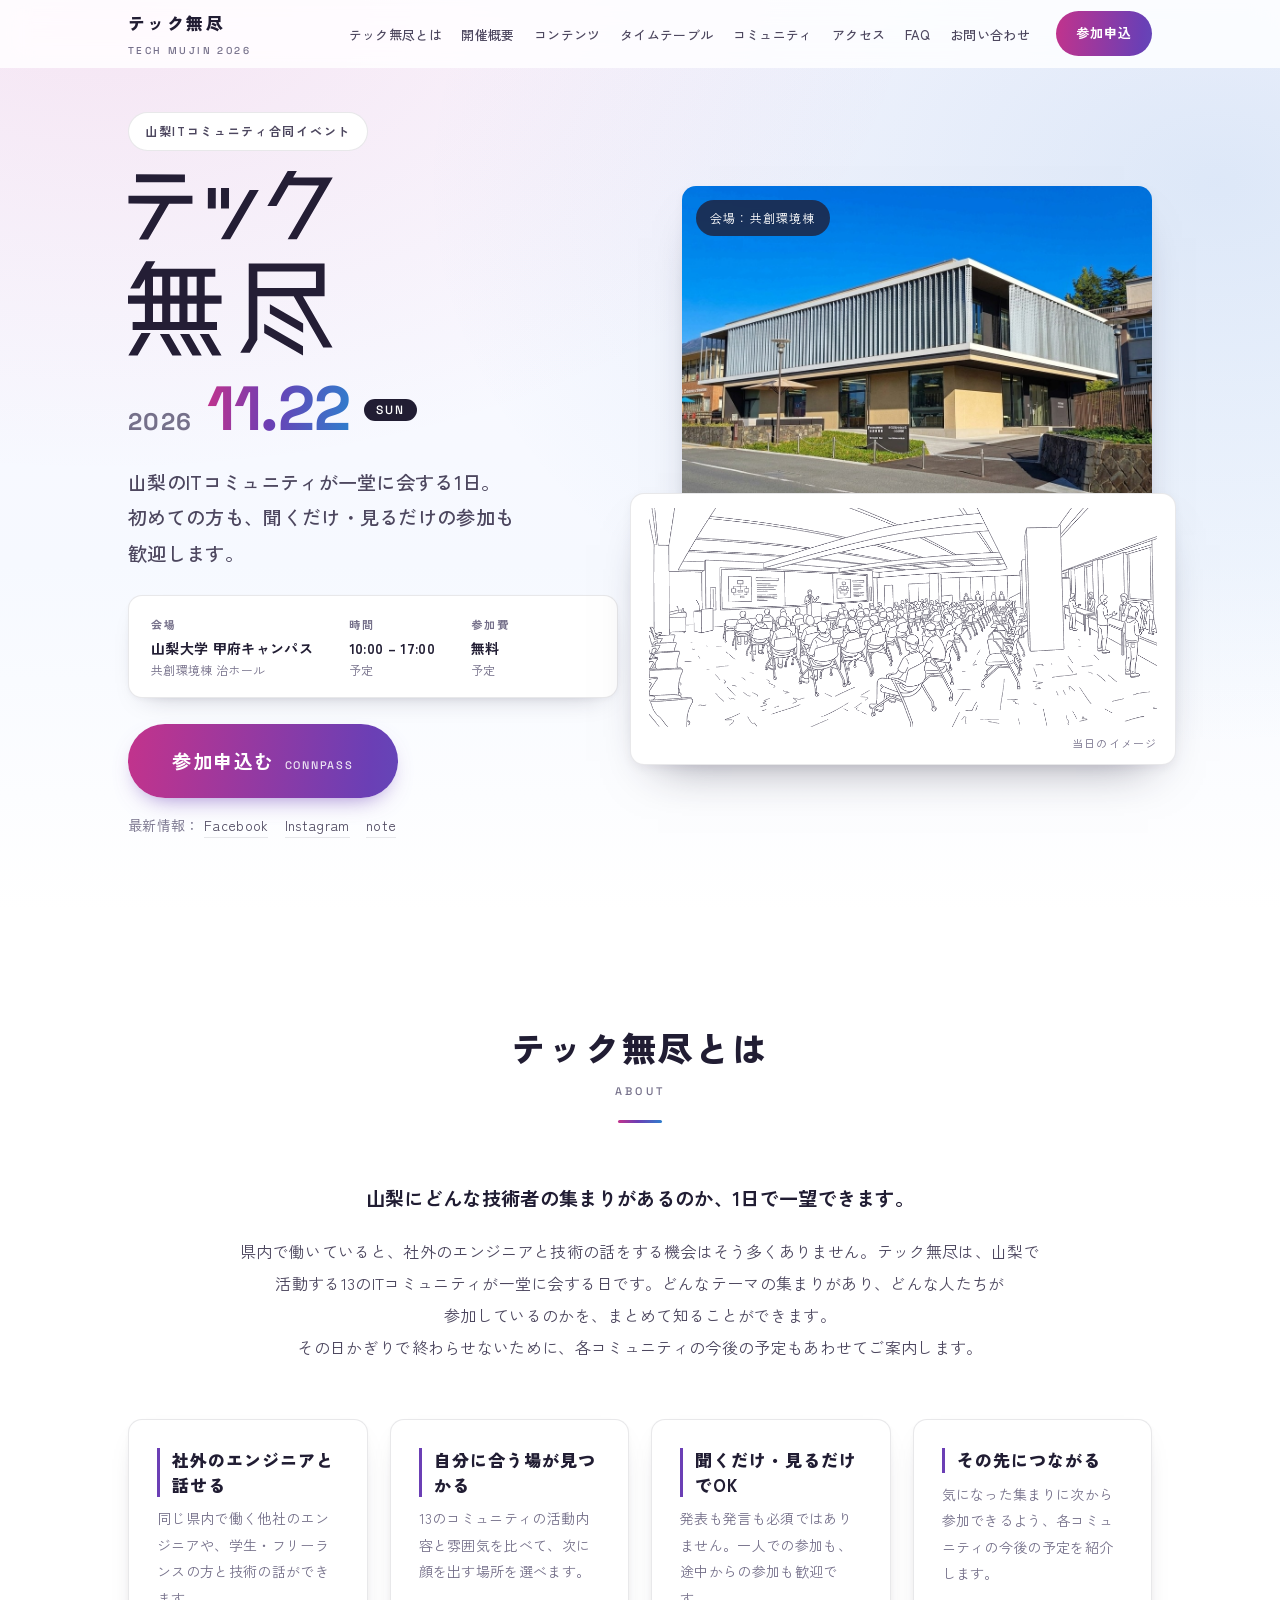
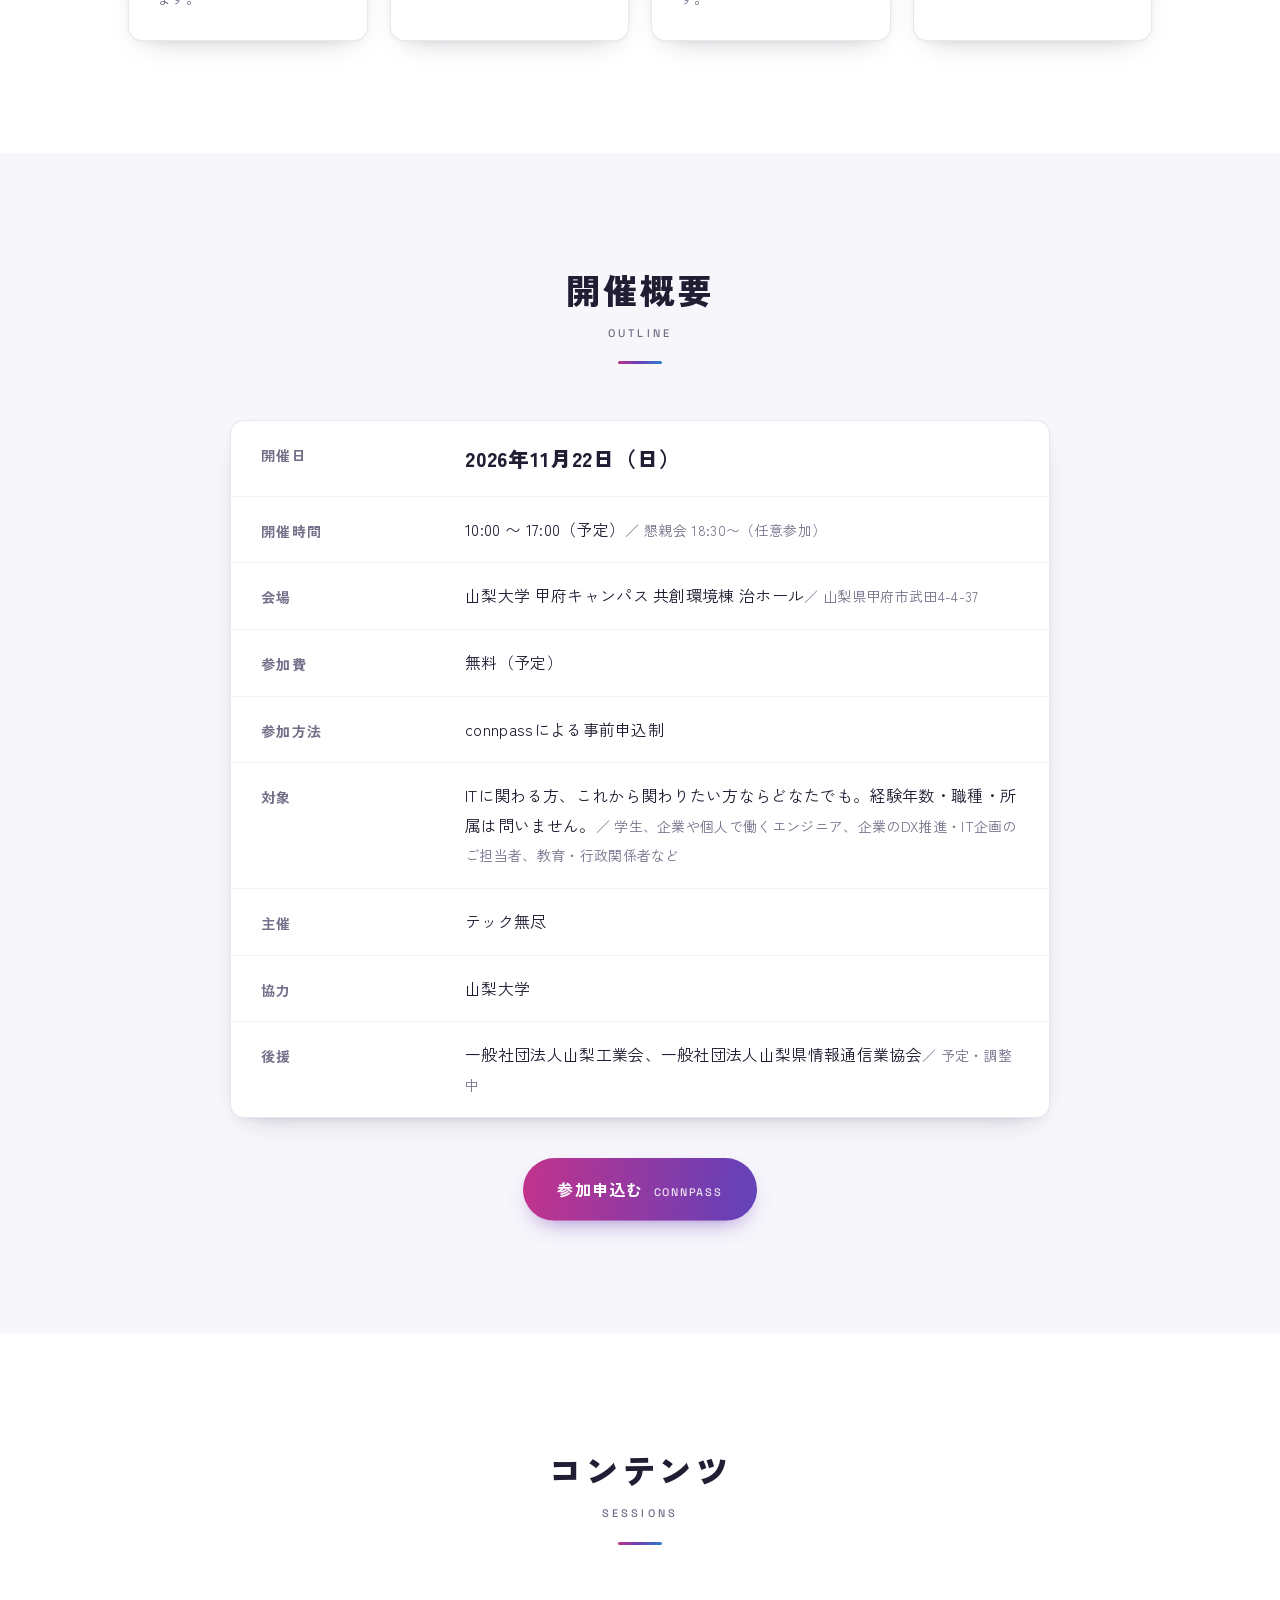
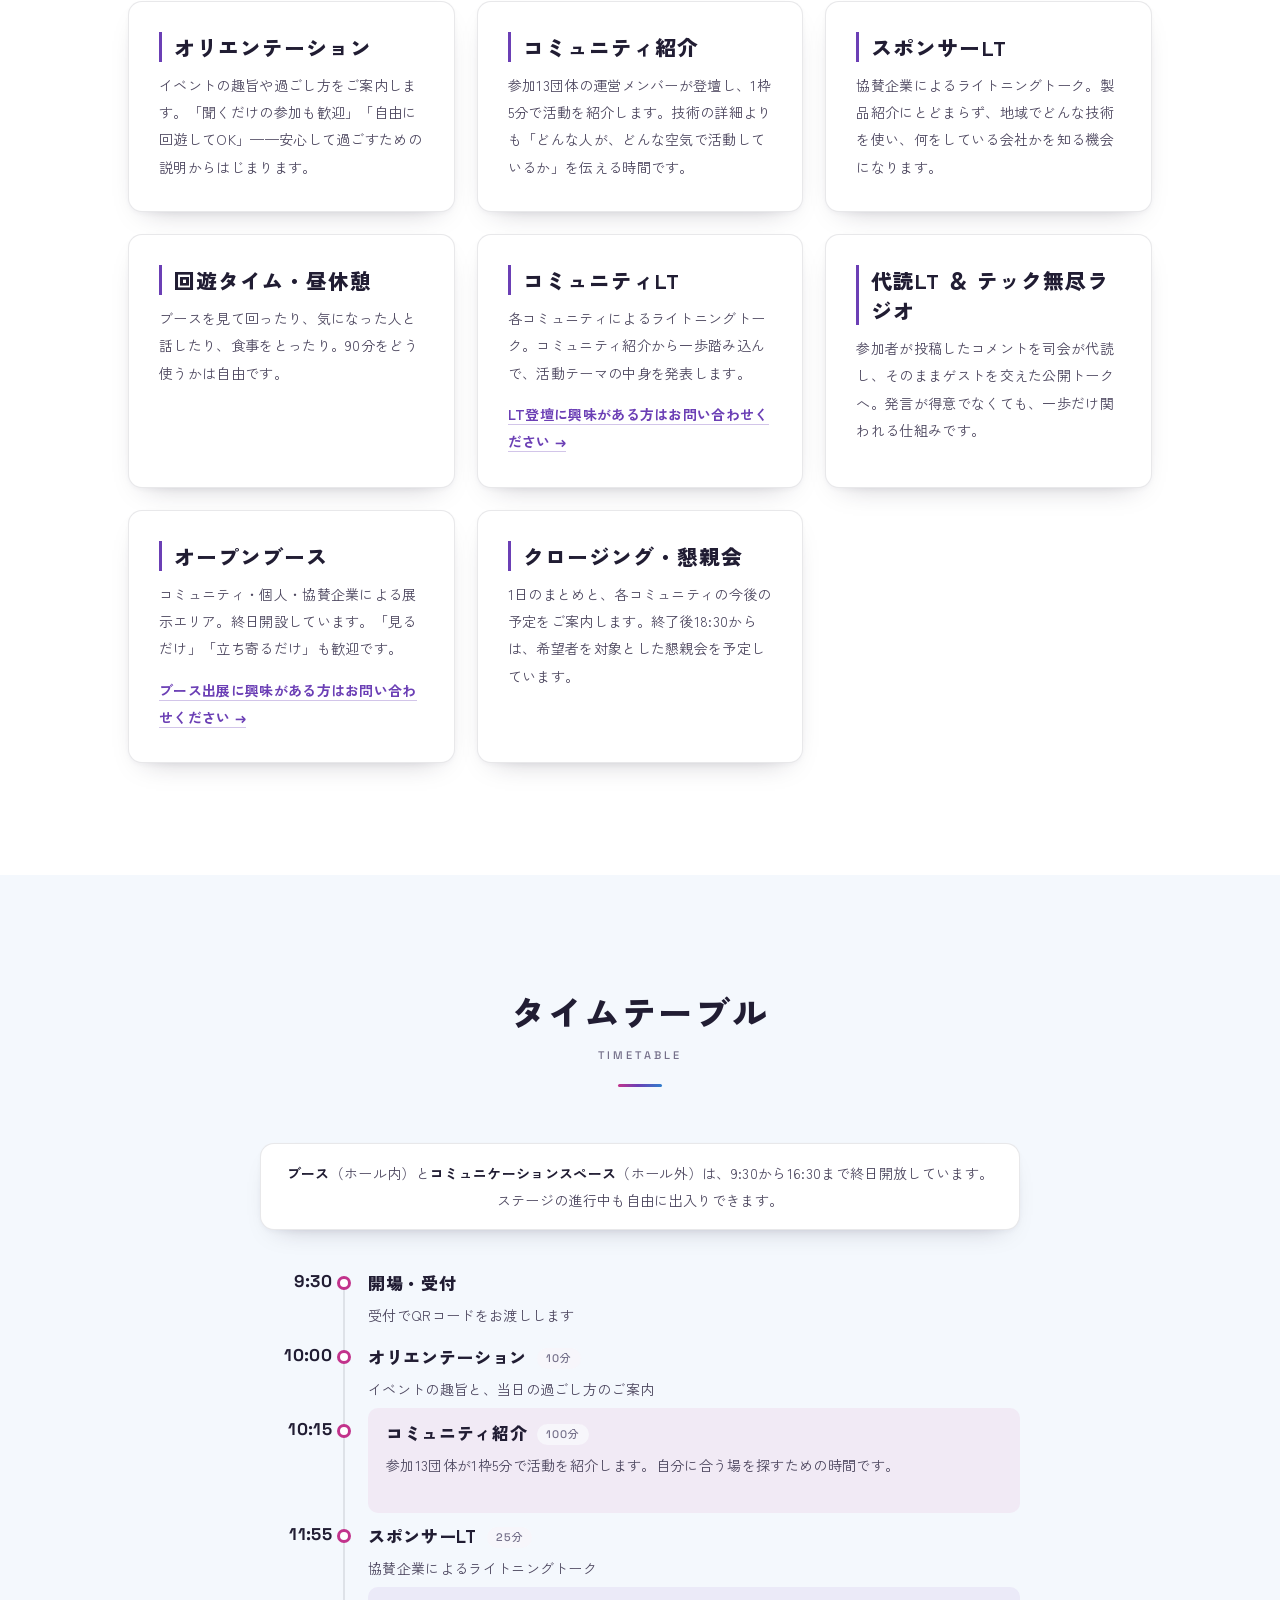
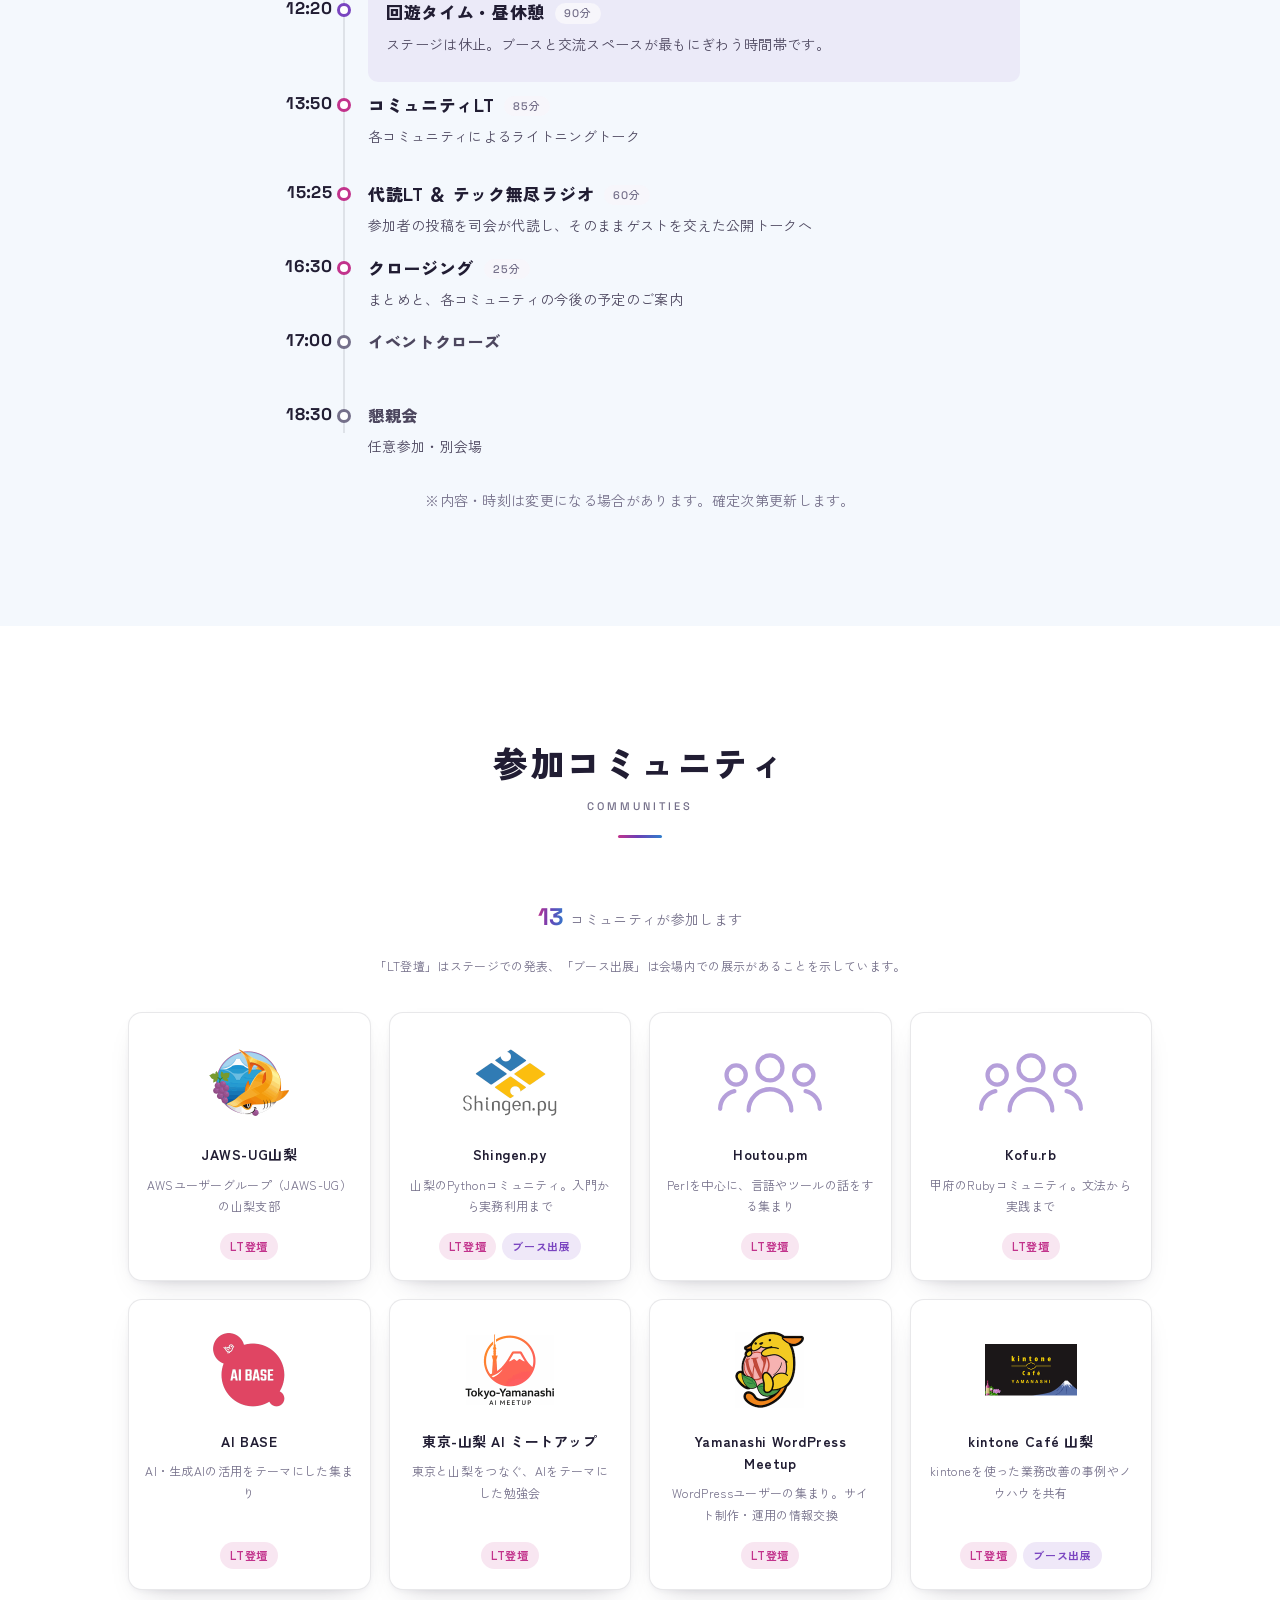
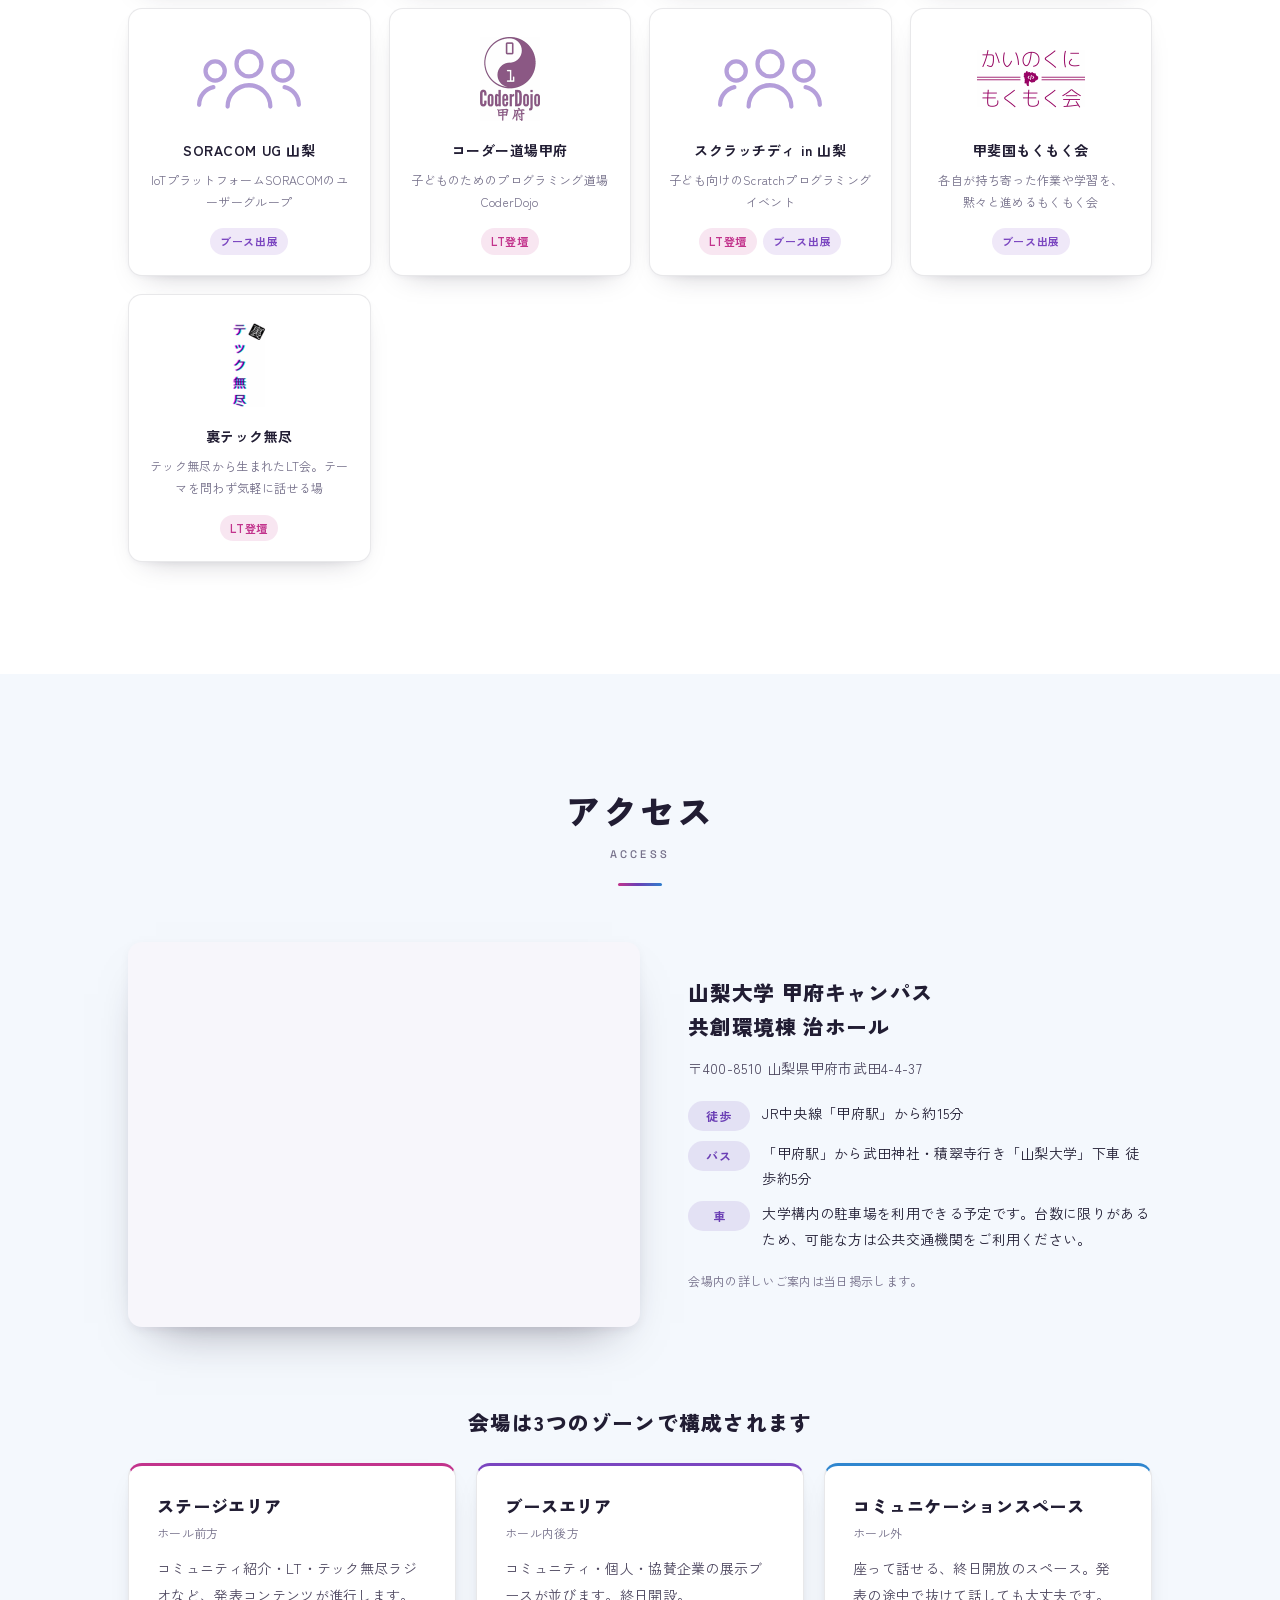
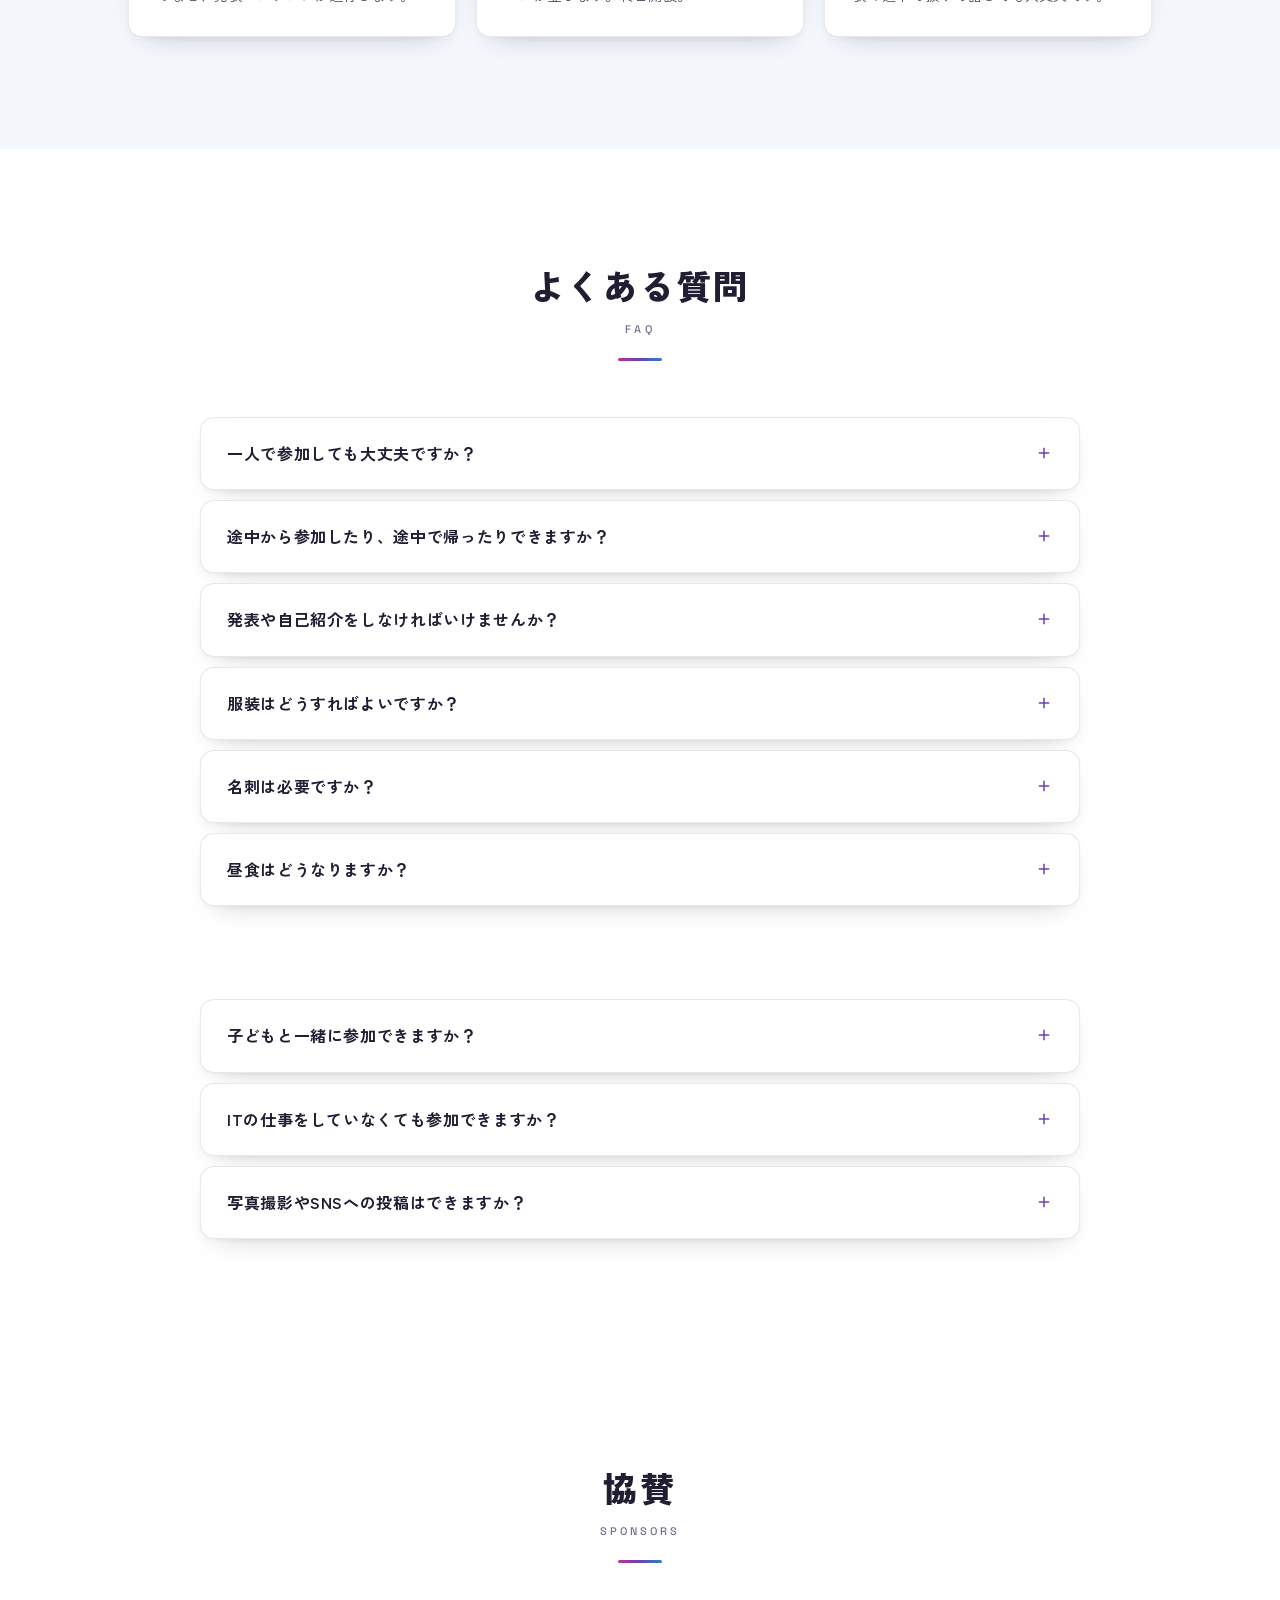
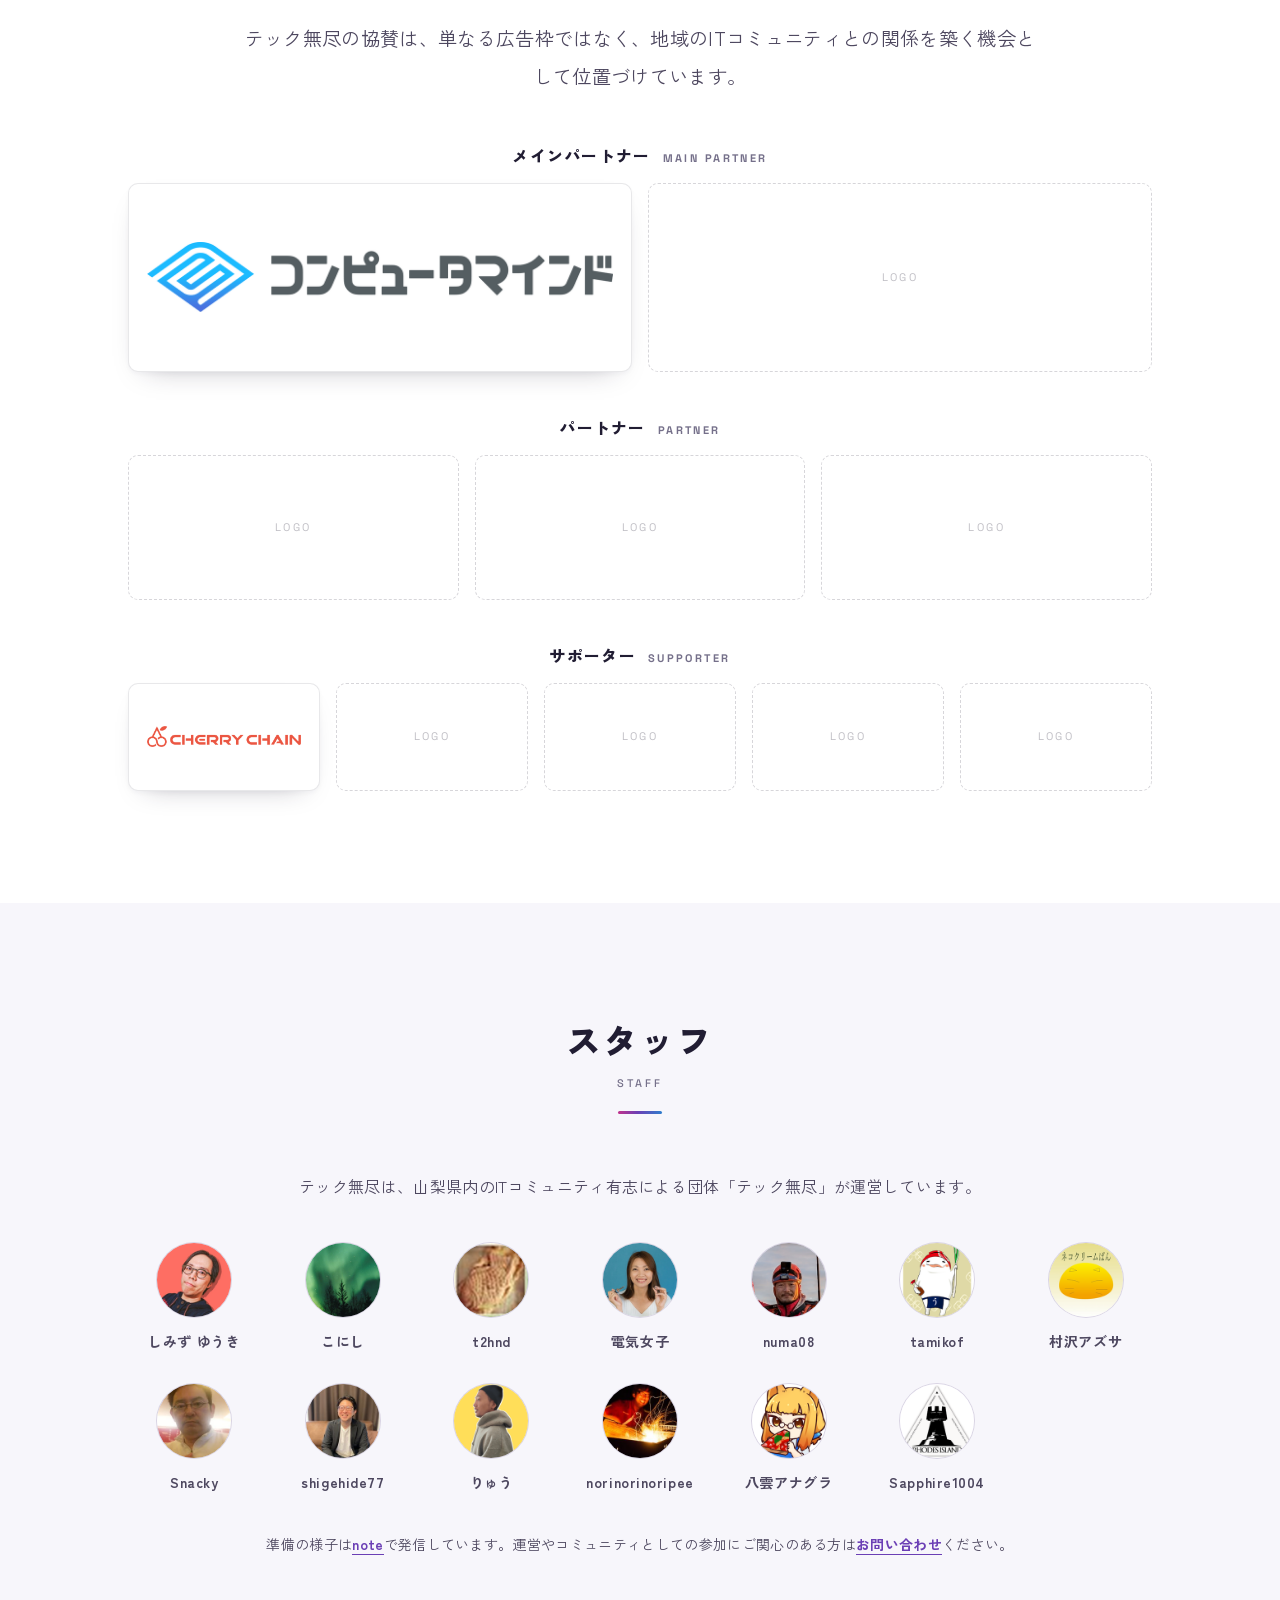
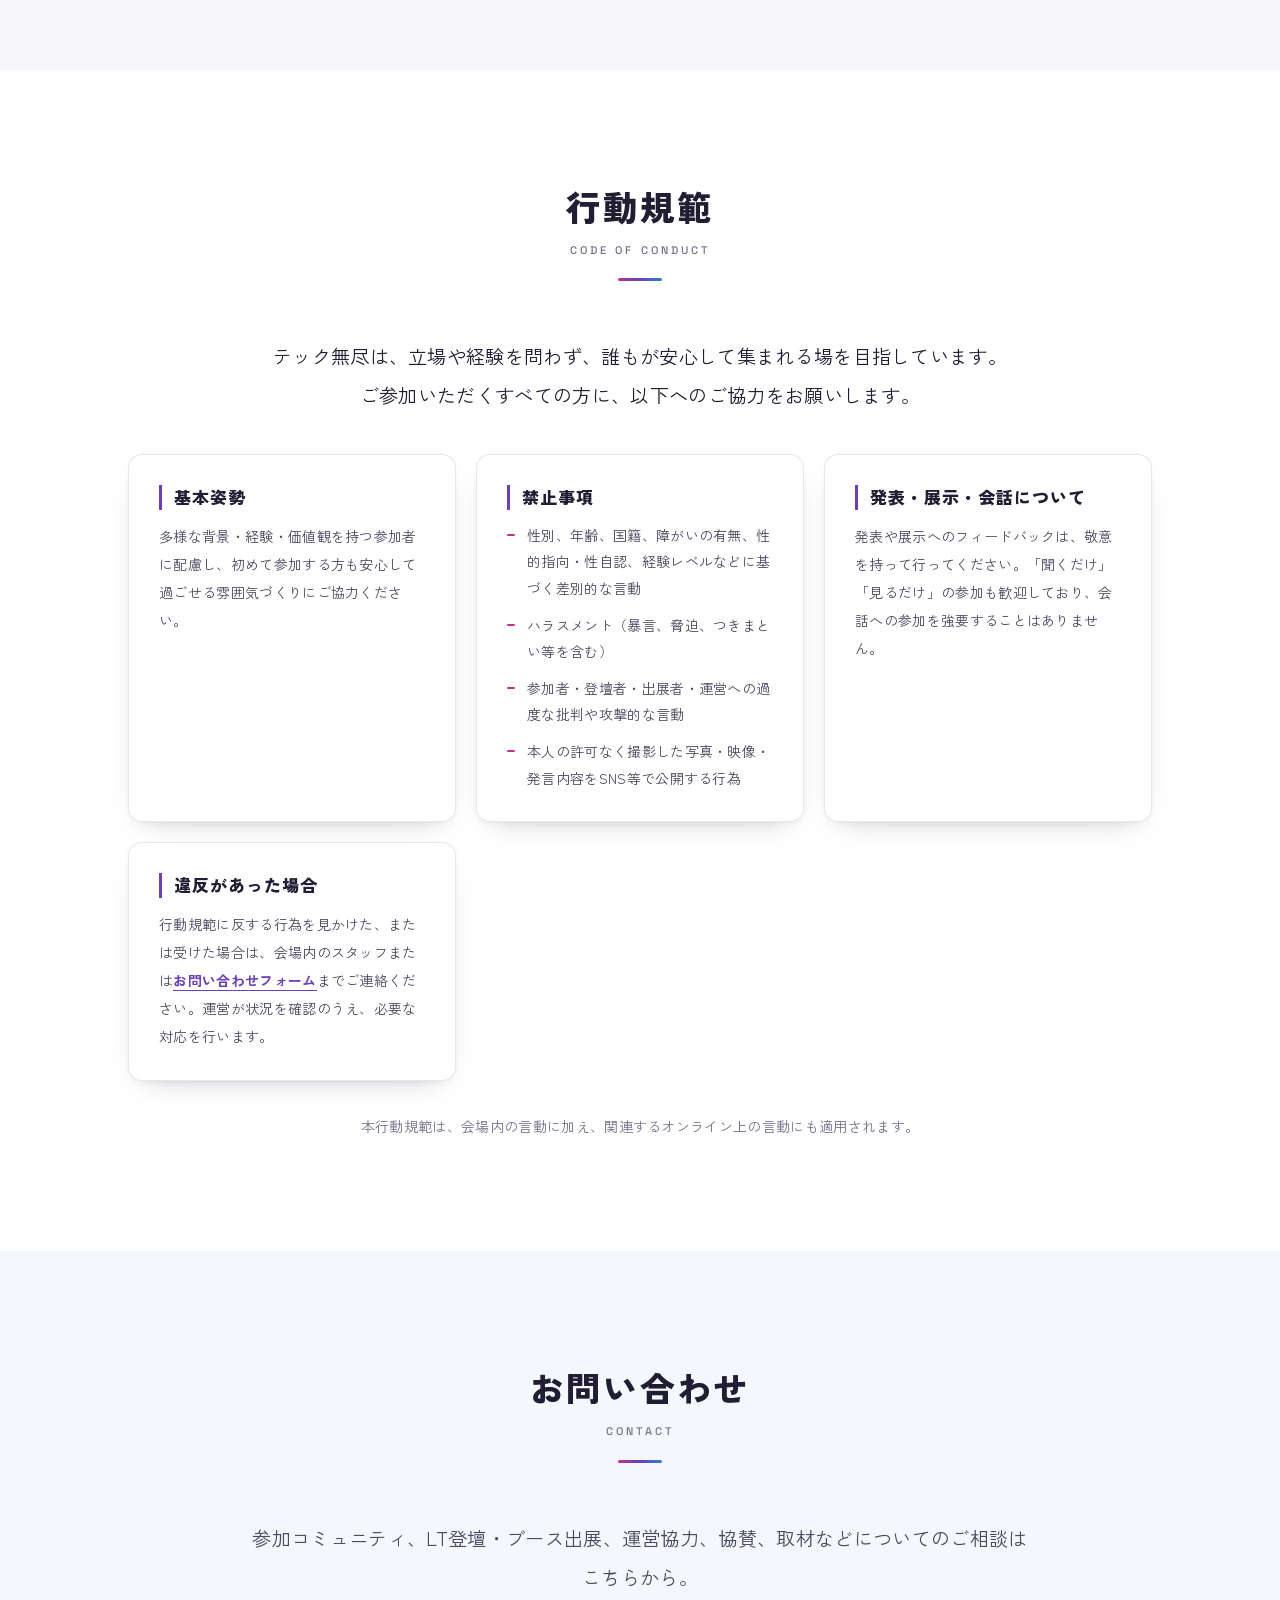
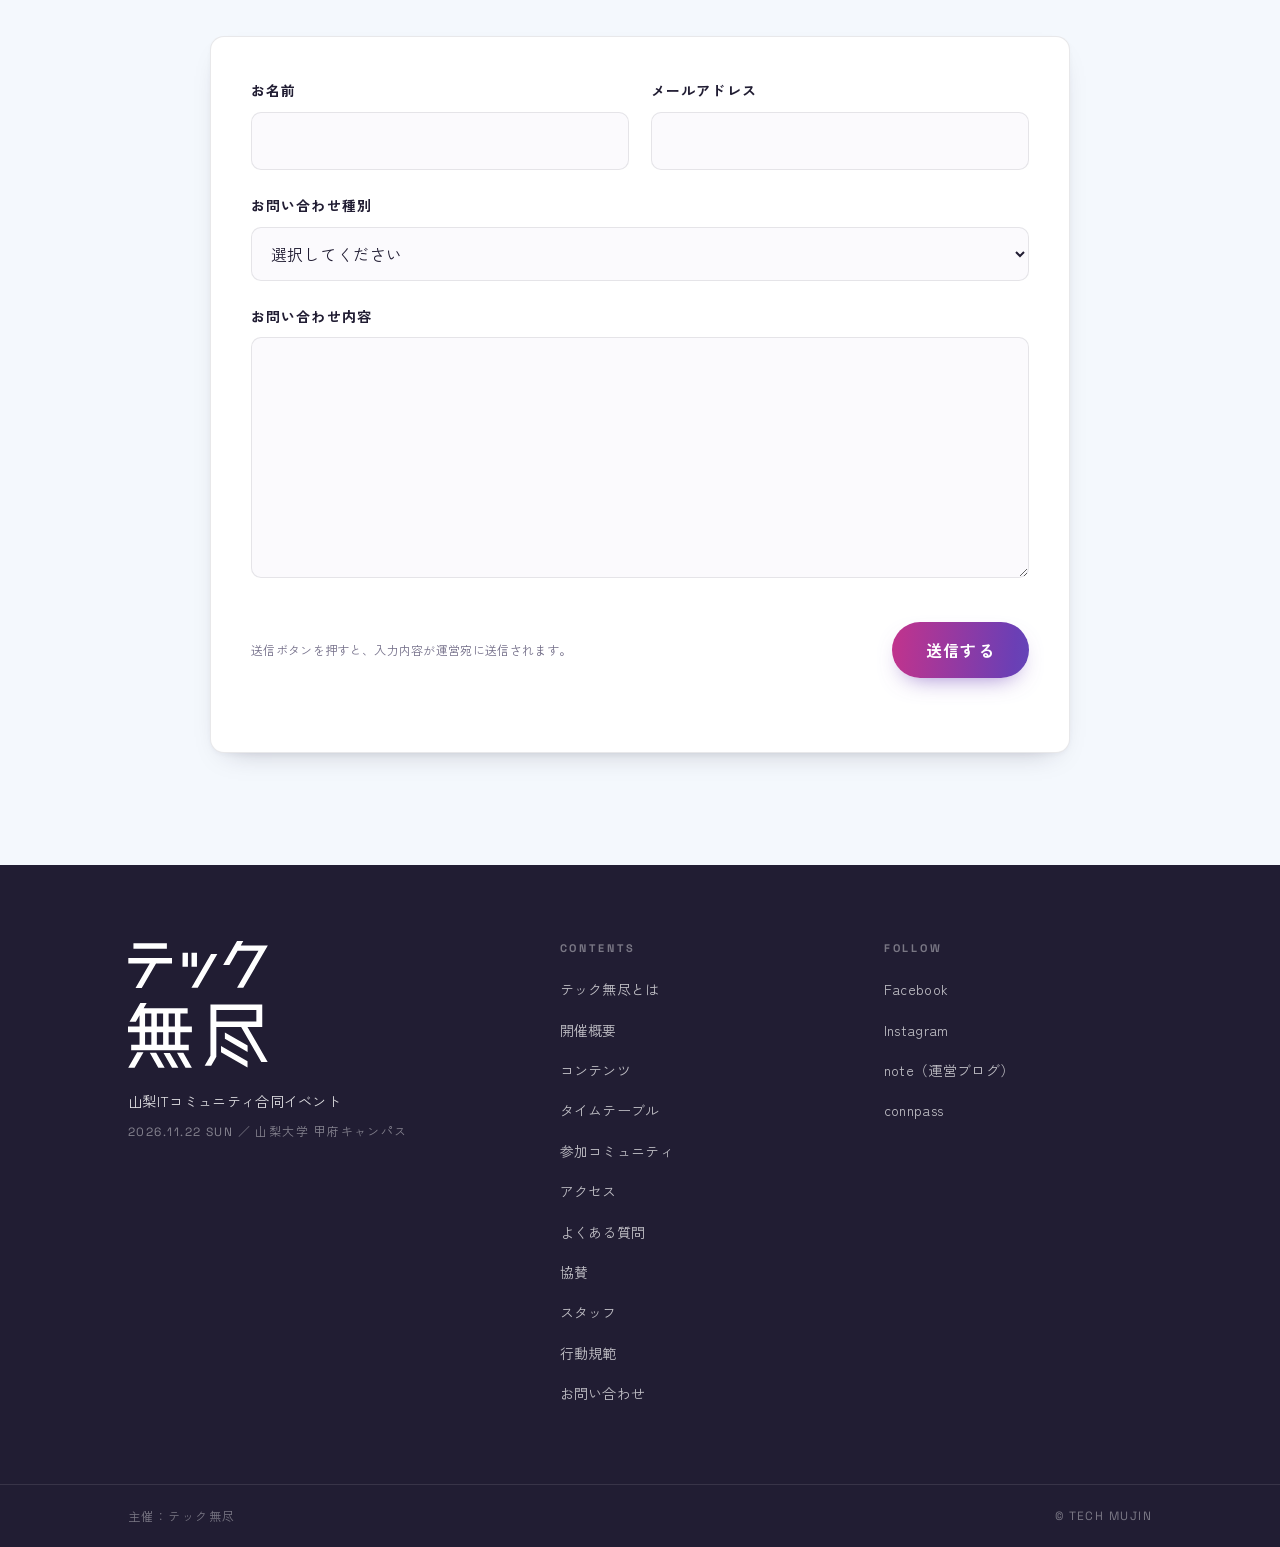
==== public/index.html @ f359033b "ヒーローに当日の様子のイラストを追加 デスクトップでは右側が会場の外観写真だけで縦に空きが出ており、当日どんな場に なるかが伝わっていなかった。提供されたホール内のイラストを写真に重ねて配置した。  " ====
<!DOCTYPE html>
<html lang="ja">
<head>
  <meta charset="UTF-8">
  <meta name="viewport" content="width=device-width, initial-scale=1.0">

  <title>テック無尽 2026 | 山梨ITコミュニティ合同イベント</title>

  <meta name="description" content="テック無尽は山梨県内のITコミュニティ13団体が一堂に会する合同イベントです。2026年11月22日（日）、山梨大学 甲府キャンパスで開催。参加費無料、聞くだけ・見るだけの参加も歓迎します。">

  <!-- OGP -->
  <meta property="og:title" content="テック無尽 2026 | 山梨ITコミュニティ合同イベント">
  <meta property="og:description" content="山梨のITコミュニティ13団体が一堂に会する1日。2026年11月22日（日）、山梨大学 甲府キャンパス。参加費無料。">
  <meta property="og:type" content="website">
  <meta property="og:site_name" content="テック無尽 2026">
  <meta property="og:image" content="https://techmujin.jp/ogp.jpg">
  <meta property="og:url" content="https://techmujin.jp/">
  <meta name="twitter:card" content="summary_large_image">

  <link rel="canonical" href="https://techmujin.jp/">
  <link rel="icon" href="/favicon.ico">
  <link rel="apple-touch-icon" href="/apple-touch-icon.png">

  <!-- フォント -->
  <link rel="preconnect" href="https://fonts.googleapis.com">
  <link rel="preconnect" href="https://fonts.gstatic.com" crossorigin>
  <link href="https://fonts.googleapis.com/css2?family=Zen+Kaku+Gothic+New:wght@400;500;700;900&family=Space+Grotesk:wght@500;700&display=swap" rel="stylesheet">

  <link rel="stylesheet" href="style.css">

  <!-- Cloudflare Turnstile -->
  <script src="https://challenges.cloudflare.com/turnstile/v0/api.js" async defer></script>
</head>
<body>

<a class="skip-link" href="#main">本文へスキップ</a>

<!-- =============================================
     ヘッダー
============================================= -->
<header class="header" id="header" data-state="top">
  <div class="header-inner">
    <a class="header-brand" href="#hero" aria-label="テック無尽 トップへ">
      <span class="header-brand-ja">テック無尽</span>
      <span class="header-brand-en">TECH MUJIN 2026</span>
    </a>

    <nav class="nav" id="nav" aria-label="ページ内ナビゲーション">
      <ul class="nav-list">
        <li><a class="nav-link" href="#about">テック無尽とは</a></li>
        <li><a class="nav-link" href="#outline">開催概要</a></li>
        <li><a class="nav-link" href="#sessions">コンテンツ</a></li>
        <li><a class="nav-link" href="#timetable">タイムテーブル</a></li>
        <li><a class="nav-link" href="#communities">コミュニティ</a></li>
        <li><a class="nav-link" href="#access">アクセス</a></li>
        <li><a class="nav-link" href="#faq">FAQ</a></li>
        <li><a class="nav-link" href="#contact">お問い合わせ</a></li>
      </ul>
      <!-- TODO: connpassの実URLに差し替える -->
      <a class="nav-cta" href="https://techmujin.connpass.com/event/000000/" target="_blank" rel="noopener noreferrer">参加申込</a>
    </nav>

    <button class="burger" id="burger" type="button" aria-expanded="false" aria-controls="nav" aria-label="メニューを開く">
      <span></span><span></span>
    </button>
  </div>
</header>

<main id="main">

  <!-- =============================================
       ヒーロー
  ============================================= -->
  <section class="hero" id="hero">
    <div class="hero-inner">
      <div class="hero-copy">
        <p class="hero-eyebrow">山梨ITコミュニティ合同イベント</p>

        <h1 class="hero-logo">
          <img src="images/logo.svg" alt="テック無尽 2026">
        </h1>

        <p class="hero-date">
          <span class="hero-date-y">2026</span><span class="hero-date-md">11.22</span><span class="hero-date-dow">SUN</span>
        </p>

        <p class="hero-lead">山梨のITコミュニティが一堂に会する1日。<br>初めての方も、聞くだけ・見るだけの参加も歓迎します。</p>

        <dl class="hero-facts">
          <div>
            <dt>会場</dt>
            <dd>山梨大学 甲府キャンパス<small>共創環境棟 治ホール</small></dd>
          </div>
          <div>
            <dt>時間</dt>
            <dd>10:00 – 17:00<small>予定</small></dd>
          </div>
          <div>
            <dt>参加費</dt>
            <dd>無料<small>予定</small></dd>
          </div>
        </dl>

        <div class="hero-actions">
          <!-- TODO: connpassの実URLに差し替える -->
          <a class="btn btn-lg" href="https://techmujin.connpass.com/event/000000/" target="_blank" rel="noopener noreferrer">
            参加申込む
            <small>connpass</small>
          </a>
          <p class="hero-sns">
            最新情報：
            <a href="https://www.facebook.com/techmujin" target="_blank" rel="noopener noreferrer">Facebook</a>
            <a href="https://www.instagram.com/techmujin/" target="_blank" rel="noopener noreferrer">Instagram</a>
            <a href="https://note.com/techmujin/m/m61bd7c72cd8c" target="_blank" rel="noopener noreferrer">note</a>
          </p>
        </div>
      </div>

      <div class="hero-visual">
        <figure class="hero-photo">
          <img src="images/bg.jpg" alt="会場となる山梨大学 甲府キャンパス 共創環境棟の外観">
          <figcaption>会場：共創環境棟</figcaption>
        </figure>
        <figure class="hero-illust">
          <img src="images/hall-illustration.png" alt="会場ホールで発表を聞く参加者と、ブースで話す人たちを描いたイラスト">
          <figcaption>当日のイメージ</figcaption>
        </figure>
      </div>
    </div>
  </section>

  <!-- =============================================
       01 テック無尽とは
  ============================================= -->
  <section class="section section-about" id="about">
    <div class="wrap">
      <header class="sec-head" data-reveal>
        <h2 class="sec-title">テック無尽とは</h2>
        <p class="sec-en">ABOUT</p>
      </header>

      <div class="about-body" data-reveal>
        <p class="about-lead">山梨にどんな技術者の集まりがあるのか、1日で一望できます。</p>
        <p>県内で働いていると、社外のエンジニアと技術の話をする機会はそう多くありません。テック無尽は、山梨で活動する13のITコミュニティが一堂に会する日です。どんなテーマの集まりがあり、どんな人たちが参加しているのかを、まとめて知ることができます。</p>
        <p>その日かぎりで終わらせないために、各コミュニティの今後の予定もあわせてご案内します。</p>
      </div>

      <ul class="concepts">
        <li class="concept" data-reveal>
          <h3>社外のエンジニアと話せる</h3>
          <p>同じ県内で働く他社のエンジニアや、学生・フリーランスの方と技術の話ができます。</p>
        </li>
        <li class="concept" data-reveal>
          <h3>自分に合う場が見つかる</h3>
          <p>13のコミュニティの活動内容と雰囲気を比べて、次に顔を出す場所を選べます。</p>
        </li>
        <li class="concept" data-reveal>
          <h3>聞くだけ・見るだけでOK</h3>
          <p>発表も発言も必須ではありません。一人での参加も、途中からの参加も歓迎です。</p>
        </li>
        <li class="concept" data-reveal>
          <h3>その先につながる</h3>
          <p>気になった集まりに次から参加できるよう、各コミュニティの今後の予定を紹介します。</p>
        </li>
      </ul>
    </div>
  </section>

  <!-- =============================================
       02 開催概要
  ============================================= -->
  <section class="section section-outline" id="outline">
    <div class="wrap">
      <header class="sec-head" data-reveal>
        <h2 class="sec-title">開催概要</h2>
        <p class="sec-en">OUTLINE</p>
      </header>

      <dl class="outline-list" data-reveal>
        <div class="outline-row">
          <dt>開催日</dt>
          <dd><b>2026年11月22日（日）</b></dd>
        </div>
        <div class="outline-row">
          <dt>開催時間</dt>
          <dd>10:00 〜 17:00（予定）<span class="muted">／ 懇親会 18:30〜（任意参加）</span></dd>
        </div>
        <div class="outline-row">
          <dt>会場</dt>
          <dd>山梨大学 甲府キャンパス 共創環境棟 治ホール<span class="muted">／ 山梨県甲府市武田4-4-37</span></dd>
        </div>
        <div class="outline-row">
          <dt>参加費</dt>
          <dd>無料（予定）</dd>
        </div>
        <div class="outline-row">
          <dt>参加方法</dt>
          <dd>connpassによる事前申込制</dd>
        </div>
        <div class="outline-row">
          <dt>対象</dt>
          <dd>ITに関わる方、これから関わりたい方ならどなたでも。経験年数・職種・所属は問いません。<span class="muted">／ 学生、企業や個人で働くエンジニア、企業のDX推進・IT企画のご担当者、教育・行政関係者など</span></dd>
        </div>
        <div class="outline-row">
          <dt>主催</dt>
          <dd>テック無尽</dd>
        </div>
        <div class="outline-row">
          <dt>協力</dt>
          <dd>山梨大学</dd>
        </div>
        <div class="outline-row">
          <dt>後援</dt>
          <dd>一般社団法人山梨工業会、一般社団法人山梨県情報通信業協会<span class="muted">／ 予定・調整中</span></dd>
        </div>
      </dl>

      <div class="outline-cta" data-reveal>
        <!-- TODO: connpassの実URLに差し替える -->
        <a class="btn" href="https://techmujin.connpass.com/event/000000/" target="_blank" rel="noopener noreferrer">
          参加申込む
          <small>connpass</small>
        </a>
      </div>
    </div>
  </section>

  <!-- =============================================
       03 コンテンツ
  ============================================= -->
  <section class="section section-sessions" id="sessions">
    <div class="wrap">
      <header class="sec-head" data-reveal>
        <h2 class="sec-title">コンテンツ</h2>
        <p class="sec-en">SESSIONS</p>
      </header>

      <ol class="sessions">
        <li class="session" data-reveal>
          <h3>オリエンテーション</h3>
          <p>イベントの趣旨や過ごし方をご案内します。「聞くだけの参加も歓迎」「自由に回遊してOK」——安心して過ごすための説明からはじまります。</p>
        </li>
        <li class="session" data-reveal>
          <h3>コミュニティ紹介</h3>
          <p>参加13団体の運営メンバーが登壇し、1枠5分で活動を紹介します。技術の詳細よりも「どんな人が、どんな空気で活動しているか」を伝える時間です。</p>
        </li>
        <li class="session" data-reveal>
          <h3>スポンサーLT</h3>
          <p>協賛企業によるライトニングトーク。製品紹介にとどまらず、地域でどんな技術を使い、何をしている会社かを知る機会になります。</p>
        </li>
        <li class="session" data-reveal>
          <h3>回遊タイム・昼休憩</h3>
          <p>ブースを見て回ったり、気になった人と話したり、食事をとったり。90分をどう使うかは自由です。</p>
        </li>
        <li class="session" data-reveal>
          <h3>コミュニティLT</h3>
          <p>各コミュニティによるライトニングトーク。コミュニティ紹介から一歩踏み込んで、活動テーマの中身を発表します。</p>
          <p class="session-note"><a href="#contact">LT登壇に興味がある方はお問い合わせください</a></p>
        </li>
        <li class="session" data-reveal>
          <h3>代読LT ＆ テック無尽ラジオ</h3>
          <p>参加者が投稿したコメントを司会が代読し、そのままゲストを交えた公開トークへ。発言が得意でなくても、一歩だけ関われる仕組みです。</p>
        </li>
        <li class="session" data-reveal>
          <h3>オープンブース</h3>
          <p>コミュニティ・個人・協賛企業による展示エリア。終日開設しています。「見るだけ」「立ち寄るだけ」も歓迎です。</p>
          <p class="session-note"><a href="#contact">ブース出展に興味がある方はお問い合わせください</a></p>
        </li>
        <li class="session" data-reveal>
          <h3>クロージング・懇親会</h3>
          <p>1日のまとめと、各コミュニティの今後の予定をご案内します。終了後18:30からは、希望者を対象とした懇親会を予定しています。</p>
        </li>
      </ol>
    </div>
  </section>

  <!-- =============================================
       04 タイムテーブル
  ============================================= -->
  <section class="section section-timetable" id="timetable">
    <div class="wrap">
      <header class="sec-head" data-reveal>
        <h2 class="sec-title">タイムテーブル</h2>
        <p class="sec-en">TIMETABLE</p>
      </header>

      <p class="tl-zones" data-reveal>
        <b>ブース</b>（ホール内）と<b>コミュニケーションスペース</b>（ホール外）は、9:30から16:30まで終日開放しています。ステージの進行中も自由に出入りできます。
      </p>

      <!-- TODO: 確定次第、実際のタイムテーブルに差し替える -->
      <ol class="timeline">
        <li class="tl-item" data-reveal style="--min:30">
          <p class="tl-time"><time datetime="2026-11-22T09:30">9:30</time></p>
          <div class="tl-body">
            <h3 class="tl-title">開場・受付</h3>
            <p class="tl-desc">受付でQRコードをお渡しします</p>
          </div>
        </li>
        <li class="tl-item" data-reveal style="--min:15">
          <p class="tl-time"><time datetime="2026-11-22T10:00">10:00</time></p>
          <div class="tl-body">
            <h3 class="tl-title">オリエンテーション<span class="tl-len">10分</span></h3>
            <p class="tl-desc">イベントの趣旨と、当日の過ごし方のご案内</p>
          </div>
        </li>
        <li class="tl-item tl-item-main" data-reveal style="--min:100">
          <p class="tl-time"><time datetime="2026-11-22T10:15">10:15</time></p>
          <div class="tl-body">
            <h3 class="tl-title">コミュニティ紹介<span class="tl-len">100分</span></h3>
            <p class="tl-desc">参加13団体が1枠5分で活動を紹介します。自分に合う場を探すための時間です。</p>
          </div>
        </li>
        <li class="tl-item" data-reveal style="--min:25">
          <p class="tl-time"><time datetime="2026-11-22T11:55">11:55</time></p>
          <div class="tl-body">
            <h3 class="tl-title">スポンサーLT<span class="tl-len">25分</span></h3>
            <p class="tl-desc">協賛企業によるライトニングトーク</p>
          </div>
        </li>
        <li class="tl-item tl-item-break" data-reveal style="--min:90">
          <p class="tl-time"><time datetime="2026-11-22T12:20">12:20</time></p>
          <div class="tl-body">
            <h3 class="tl-title">回遊タイム・昼休憩<span class="tl-len">90分</span></h3>
            <p class="tl-desc">ステージは休止。ブースと交流スペースが最もにぎわう時間帯です。</p>
          </div>
        </li>
        <li class="tl-item" data-reveal style="--min:85">
          <p class="tl-time"><time datetime="2026-11-22T13:50">13:50</time></p>
          <div class="tl-body">
            <h3 class="tl-title">コミュニティLT<span class="tl-len">85分</span></h3>
            <p class="tl-desc">各コミュニティによるライトニングトーク</p>
          </div>
        </li>
        <li class="tl-item" data-reveal style="--min:60">
          <p class="tl-time"><time datetime="2026-11-22T15:25">15:25</time></p>
          <div class="tl-body">
            <h3 class="tl-title">代読LT ＆ テック無尽ラジオ<span class="tl-len">60分</span></h3>
            <p class="tl-desc">参加者の投稿を司会が代読し、そのままゲストを交えた公開トークへ</p>
          </div>
        </li>
        <li class="tl-item" data-reveal style="--min:25">
          <p class="tl-time"><time datetime="2026-11-22T16:30">16:30</time></p>
          <div class="tl-body">
            <h3 class="tl-title">クロージング<span class="tl-len">25分</span></h3>
            <p class="tl-desc">まとめと、各コミュニティの今後の予定のご案内</p>
          </div>
        </li>
        <li class="tl-item tl-item-end" data-reveal style="--min:20">
          <p class="tl-time"><time datetime="2026-11-22T17:00">17:00</time></p>
          <div class="tl-body">
            <h3 class="tl-title">イベントクローズ</h3>
          </div>
        </li>
        <li class="tl-item tl-item-after" data-reveal style="--min:20">
          <p class="tl-time"><time datetime="2026-11-22T18:30">18:30</time></p>
          <div class="tl-body">
            <h3 class="tl-title">懇親会</h3>
            <p class="tl-desc">任意参加・別会場</p>
          </div>
        </li>
      </ol>

      <p class="schedule-note">※内容・時刻は変更になる場合があります。確定次第更新します。</p>
    </div>
  </section>

  <!-- =============================================
       05 参加コミュニティ
  ============================================= -->
  <section class="section section-communities" id="communities">
    <div class="wrap">
      <header class="sec-head" data-reveal>
        <h2 class="sec-title">参加コミュニティ</h2>
        <p class="sec-en">COMMUNITIES</p>
      </header>

      <p class="com-count" data-reveal><b>13</b>コミュニティが参加します</p>
      <p class="com-note" data-reveal>「LT登壇」はステージでの発表、「ブース出展」は会場内での展示があることを示しています。</p>

      <!-- 並び順・サムネイル・キーワード・参加企画・URLはNotionの
           「参加コミュニティ調整」テーブルビューに準拠。
           サムネイル未設定の4件（Houtou.pm / Kofu.rb / SORACOM UG 山梨 / スクラッチディ in 山梨）は
           汎用アイコン generic.svg を表示している。
           TODO: 説明文は名称とキーワードから起こした暫定版。各コミュニティに確認のうえ差し替える -->
      <ul class="com-grid">
        <li class="com-card" data-reveal>
          <a href="https://jaws-ug-yamanashi.connpass.com/" target="_blank" rel="noopener noreferrer">
            <img class="com-logo" src="images/communities/jaws-ug-yamanashi.png" alt="JAWS-UG山梨">
            <span class="com-name">JAWS-UG山梨</span>
            <span class="com-desc">AWSユーザーグループ（JAWS-UG）の山梨支部</span>
            <span class="com-tags"><span class="com-tag com-tag-lt">LT登壇</span></span>
          </a>
        </li>
        <li class="com-card" data-reveal>
          <a href="https://shingenpy.connpass.com/" target="_blank" rel="noopener noreferrer">
            <img class="com-logo" src="images/communities/shingenpy.png" alt="Shingen.py">
            <span class="com-name">Shingen.py</span>
            <span class="com-desc">山梨のPythonコミュニティ。入門から実務利用まで</span>
            <span class="com-tags"><span class="com-tag com-tag-lt">LT登壇</span><span class="com-tag com-tag-booth">ブース出展</span></span>
          </a>
        </li>
        <li class="com-card" data-reveal>
          <a href="https://houtoupm.connpass.com/" target="_blank" rel="noopener noreferrer">
            <img class="com-logo" src="images/communities/generic.svg" alt="" aria-hidden="true">
            <span class="com-name">Houtou.pm</span>
            <span class="com-desc">Perlを中心に、言語やツールの話をする集まり</span>
            <span class="com-tags"><span class="com-tag com-tag-lt">LT登壇</span></span>
          </a>
        </li>
        <li class="com-card" data-reveal>
          <a href="https://kofurb.connpass.com/" target="_blank" rel="noopener noreferrer">
            <img class="com-logo" src="images/communities/generic.svg" alt="" aria-hidden="true">
            <span class="com-name">Kofu.rb</span>
            <span class="com-desc">甲府のRubyコミュニティ。文法から実践まで</span>
            <span class="com-tags"><span class="com-tag com-tag-lt">LT登壇</span></span>
          </a>
        </li>
        <li class="com-card" data-reveal>
          <a href="https://aibase.connpass.com/" target="_blank" rel="noopener noreferrer">
            <img class="com-logo" src="images/communities/aibase.png" alt="AI BASE">
            <span class="com-name">AI BASE</span>
            <span class="com-desc">AI・生成AIの活用をテーマにした集まり</span>
            <span class="com-tags"><span class="com-tag com-tag-lt">LT登壇</span></span>
          </a>
        </li>
        <li class="com-card" data-reveal>
          <a href="https://ai-meetup.connpass.com/" target="_blank" rel="noopener noreferrer">
            <img class="com-logo" src="images/communities/ai-meetup.png" alt="東京-山梨 AI ミートアップ">
            <span class="com-name">東京-山梨 AI ミートアップ</span>
            <span class="com-desc">東京と山梨をつなぐ、AIをテーマにした勉強会</span>
            <span class="com-tags"><span class="com-tag com-tag-lt">LT登壇</span></span>
          </a>
        </li>
        <li class="com-card" data-reveal>
          <a href="https://www.meetup.com/ja-jp/yamanashi-wordpress-meetup/" target="_blank" rel="noopener noreferrer">
            <img class="com-logo" src="images/communities/yamanashi-wordpress.png" alt="Yamanashi WordPress Meetup">
            <span class="com-name">Yamanashi WordPress Meetup</span>
            <span class="com-desc">WordPressユーザーの集まり。サイト制作・運用の情報交換</span>
            <span class="com-tags"><span class="com-tag com-tag-lt">LT登壇</span></span>
          </a>
        </li>
        <li class="com-card" data-reveal>
          <a href="https://kintonecafe-yamanashi.qloba.com/" target="_blank" rel="noopener noreferrer">
            <img class="com-logo" src="images/communities/kintone-cafe-yamanashi.png" alt="kintone Café 山梨">
            <span class="com-name">kintone Café 山梨</span>
            <span class="com-desc">kintoneを使った業務改善の事例やノウハウを共有</span>
            <span class="com-tags"><span class="com-tag com-tag-lt">LT登壇</span><span class="com-tag com-tag-booth">ブース出展</span></span>
          </a>
        </li>
        <li class="com-card" data-reveal>
          <a href="https://soracom.jp/user-group/" target="_blank" rel="noopener noreferrer">
            <img class="com-logo" src="images/communities/generic.svg" alt="" aria-hidden="true">
            <span class="com-name">SORACOM UG 山梨</span>
            <span class="com-desc">IoTプラットフォームSORACOMのユーザーグループ</span>
            <span class="com-tags"><span class="com-tag com-tag-booth">ブース出展</span></span>
          </a>
        </li>
        <li class="com-card" data-reveal>
          <a href="https://coderdojokofu.connpass.com/" target="_blank" rel="noopener noreferrer">
            <img class="com-logo" src="images/communities/coderdojo-kofu.png" alt="コーダー道場甲府">
            <span class="com-name">コーダー道場甲府</span>
            <span class="com-desc">子どものためのプログラミング道場 CoderDojo</span>
            <span class="com-tags"><span class="com-tag com-tag-lt">LT登壇</span></span>
          </a>
        </li>
        <li class="com-card" data-reveal>
          <a href="https://scratch.itolab.com/" target="_blank" rel="noopener noreferrer">
            <img class="com-logo" src="images/communities/generic.svg" alt="" aria-hidden="true">
            <span class="com-name">スクラッチディ in 山梨</span>
            <span class="com-desc">子ども向けのScratchプログラミングイベント</span>
            <span class="com-tags"><span class="com-tag com-tag-lt">LT登壇</span><span class="com-tag com-tag-booth">ブース出展</span></span>
          </a>
        </li>
        <li class="com-card" data-reveal>
          <a href="https://kainokuni.org/" target="_blank" rel="noopener noreferrer">
            <img class="com-logo" src="images/communities/kainokuni.png" alt="甲斐国もくもく会">
            <span class="com-name">甲斐国もくもく会</span>
            <span class="com-desc">各自が持ち寄った作業や学習を、黙々と進めるもくもく会</span>
            <span class="com-tags"><span class="com-tag com-tag-booth">ブース出展</span></span>
          </a>
        </li>
        <li class="com-card" data-reveal>
          <a href="https://ura-techmujin.connpass.com/" target="_blank" rel="noopener noreferrer">
            <img class="com-logo" src="images/communities/ura-techmujin.png" alt="裏テック無尽">
            <span class="com-name">裏テック無尽</span>
            <span class="com-desc">テック無尽から生まれたLT会。テーマを問わず気軽に話せる場</span>
            <span class="com-tags"><span class="com-tag com-tag-lt">LT登壇</span></span>
          </a>
        </li>
      </ul>
    </div>
  </section>

  <!-- =============================================
       06 アクセス
  ============================================= -->
  <section class="section section-access" id="access">
    <div class="wrap">
      <header class="sec-head" data-reveal>
        <h2 class="sec-title">アクセス</h2>
        <p class="sec-en">ACCESS</p>
      </header>

      <div class="access-grid">
        <div class="access-map" data-reveal>
          <iframe
            src="https://www.google.com/maps/embed?pb=!1m18!1m12!1m3!1d3240.9640317109097!2d138.57092201149138!3d35.67788763004306!2m3!1f0!2f0!3f0!3m2!1i1024!2i768!4f13.1!3m3!1m2!1s0x601bf830e52d7e47%3A0x81ea310092d970e0!2z5bGx5qKo5aSn5a2mIOeUsuW6nOOCreODo-ODs-ODkeOCuQ!5e0!3m2!1sja!2sjp!4v1789116329441!5m2!1sja!2sjp"
            title="山梨大学 甲府キャンパスの地図"
            loading="lazy"
            allowfullscreen
            referrerpolicy="strict-origin-when-cross-origin"></iframe>
        </div>

        <div class="access-info" data-reveal>
          <h3 class="access-venue">山梨大学 甲府キャンパス<br>共創環境棟 治ホール</h3>
          <p class="access-addr">〒400-8510 山梨県甲府市武田4-4-37</p>
          <ul class="access-routes">
            <li><b>徒歩</b><span>JR中央線「甲府駅」から約15分</span></li>
            <li><b>バス</b><span>「甲府駅」から武田神社・積翠寺行き「山梨大学」下車 徒歩約5分</span></li>
            <!-- TODO: 駐車場の利用可否・台数は大学と調整中。確定後に差し替える（現在は想定の記述） -->
            <li><b>車</b><span>大学構内の駐車場を利用できる予定です。台数に限りがあるため、可能な方は公共交通機関をご利用ください。</span></li>
          </ul>
          <p class="access-note">会場内の詳しいご案内は当日掲示します。</p>
        </div>
      </div>

      <h3 class="zones-heading" data-reveal>会場は3つのゾーンで構成されます</h3>
      <ul class="zones">
        <li class="zone" data-track="t1" data-reveal>
          <h4>ステージエリア</h4>
          <p class="zone-place">ホール前方</p>
          <p class="zone-desc">コミュニティ紹介・LT・テック無尽ラジオなど、発表コンテンツが進行します。</p>
        </li>
        <li class="zone" data-track="t2" data-reveal>
          <h4>ブースエリア</h4>
          <p class="zone-place">ホール内後方</p>
          <p class="zone-desc">コミュニティ・個人・協賛企業の展示ブースが並びます。終日開設。</p>
        </li>
        <li class="zone" data-track="t3" data-reveal>
          <h4>コミュニケーションスペース</h4>
          <p class="zone-place">ホール外</p>
          <p class="zone-desc">座って話せる、終日開放のスペース。発表の途中で抜けて話しても大丈夫です。</p>
        </li>
      </ul>
    </div>
  </section>

  <!-- =============================================
       FAQ
       初めて参加する方が申込前に気にする点をまとめる
  ============================================= -->
  <section class="section section-faq" id="faq">
    <div class="wrap">
      <header class="sec-head" data-reveal>
        <h2 class="sec-title">よくある質問</h2>
        <p class="sec-en">FAQ</p>
      </header>

      <div class="faq-list">
        <details class="faq-item" data-reveal>
          <summary>一人で参加しても大丈夫ですか？</summary>
          <div class="faq-body">
            <p>はい。初めての方や、一人で来られる方を前提に設計しています。知り合いがいなくても過ごせるよう、ホールの外に座って話せるスペースを終日開放しているほか、ブースは「見るだけ」「立ち寄るだけ」も歓迎しています。</p>
          </div>
        </details>

        <details class="faq-item" data-reveal>
          <summary>途中から参加したり、途中で帰ったりできますか？</summary>
          <div class="faq-body">
            <p>できます。出入りは自由で、受付を済ませたあとは好きな時間に来て、好きな時間に帰っていただけます。ステージの発表中に席を立って外で話していただいても構いません。</p>
            <p>ただ、全体の流れや各コミュニティの雰囲気がつかみやすいので、可能であれば10:00のオリエンテーションからの参加をおすすめします。</p>
          </div>
        </details>

        <details class="faq-item" data-reveal>
          <summary>発表や自己紹介をしなければいけませんか？</summary>
          <div class="faq-body">
            <p>いいえ。発表も発言も必須ではありません。聞くだけ・見るだけの参加を歓迎しています。話しかけられるのが苦手な方も、ブースの前を通り過ぎるだけで構いません。</p>
            <p>発言せずに参加できる仕組みとして、スマートフォンからコメントを投稿し、司会が代読する「代読LT」の時間も用意しています。</p>
          </div>
        </details>

        <details class="faq-item" data-reveal>
          <summary>服装はどうすればよいですか？</summary>
          <div class="faq-body">
            <p>普段着で構いません。スーツの方はほとんどいない想定です。会場内を歩き回るので、動きやすい服装をおすすめします。</p>
          </div>
        </details>

        <details class="faq-item" data-reveal>
          <summary>名刺は必要ですか？</summary>
          <div class="faq-body">
            <p>必須ではありません。お持ちいただければ交流の際に使えますが、SNSのアカウントを交換する方も多い場です。会社の名刺を出したくない場合も、無理に出す必要はありません。</p>
          </div>
        </details>

        <!-- TODO: 会場内の飲食可否は大学と調整中。確定後に差し替える（現在は想定の記述） -->
        <details class="faq-item" data-reveal>
          <summary>昼食はどうなりますか？</summary>
          <div class="faq-body">
            <p>12:20からの90分が、ブースの見学と昼休憩を兼ねた時間です。昼食の提供はありませんので、各自でご用意ください。</p>
            <p>会場周辺にはコンビニエンスストアや飲食店があります。会場内での飲食の可否については、決まり次第このページでお知らせします。</p>
          </div>
        </details>

        <!-- TODO: 懇親会の会場・会費は調整中。確定後に差し替える（現在は想定の記述） -->
        <details class="faq-item" data-reveal>
          <summary>懇親会はどんな場ですか？ 参加は必須ですか？</summary>
          <div class="faq-body">
            <p>任意参加です。イベント終了後の18:30から、会場近くの飲食店での開催を予定しています。会費は3,000〜4,000円程度を想定しており、確定次第ご案内します。</p>
            <p>本編だけの参加でまったく問題ありません。申込時に参加の有無を選べるようにする予定です。</p>
          </div>
        </details>

        <details class="faq-item" data-reveal>
          <summary>子どもと一緒に参加できますか？</summary>
          <div class="faq-body">
            <p>保護者同伴でのご参加を歓迎しています。子ども向けのプログラミングを扱うコミュニティも参加しています。お子さま連れでの参加を検討されている場合は、事前に<a href="#contact">お問い合わせ</a>いただけると当日のご案内がしやすくなります。</p>
          </div>
        </details>

        <details class="faq-item" data-reveal>
          <summary>ITの仕事をしていなくても参加できますか？</summary>
          <div class="faq-body">
            <p>参加できます。これからITに関わりたい方、業務改善やDXの担当になった方、学生の方など、経験や職種を問わずご参加いただけます。技術の詳細よりも「どんな人が、どんな雰囲気で活動しているか」を伝える構成にしています。</p>
          </div>
        </details>

        <details class="faq-item" data-reveal>
          <summary>写真撮影やSNSへの投稿はできますか？</summary>
          <div class="faq-body">
            <p>会場の様子やご自身の参加についての投稿は歓迎しています。ただし、他の参加者が写った写真や、発言の内容を本人の許可なく公開することはご遠慮ください。詳しくは<a href="#coc">行動規範</a>をご覧ください。</p>
          </div>
        </details>
      </div>
    </div>
  </section>

  <!-- =============================================
       07 協賛
       公開時は実際の協賛企業ロゴに差し替え済みの想定
  ============================================= -->
  <section class="section section-sponsors" id="sponsors">
    <div class="wrap">
      <header class="sec-head" data-reveal>
        <h2 class="sec-title">協賛</h2>
        <p class="sec-en">SPONSORS</p>
      </header>

      <p class="sponsors-lead" data-reveal>テック無尽の協賛は、単なる広告枠ではなく、地域のITコミュニティとの関係を築く機会として位置づけています。</p>

      <!-- TODO: 確定次第、実際の協賛企業ロゴに差し替える -->
      <div class="tier" data-reveal>
        <h3 class="tier-name">メインパートナー<span>MAIN PARTNER</span></h3>
        <div class="tier-logos tier-logos-lg">
          <a class="logo-slot logo-slot-filled" href="https://compmind.co.jp" target="_blank" rel="noopener noreferrer">
            <img src="images/sponsors/compmind.png" alt="株式会社コンピュータマインド">
          </a>
          <div class="logo-slot">LOGO</div>
        </div>
      </div>
      <div class="tier" data-reveal>
        <h3 class="tier-name">パートナー<span>PARTNER</span></h3>
        <div class="tier-logos tier-logos-md">
          <div class="logo-slot">LOGO</div>
          <div class="logo-slot">LOGO</div>
          <div class="logo-slot">LOGO</div>
        </div>
      </div>
      <div class="tier" data-reveal>
        <h3 class="tier-name">サポーター<span>SUPPORTER</span></h3>
        <div class="tier-logos tier-logos-sm">
          <a class="logo-slot logo-slot-filled" href="https://cherrychain.cc/" target="_blank" rel="noopener noreferrer">
            <img src="images/sponsors/cherrychain.png" alt="株式会社チェリーチェーン">
          </a>
          <div class="logo-slot">LOGO</div>
          <div class="logo-slot">LOGO</div>
          <div class="logo-slot">LOGO</div>
          <div class="logo-slot">LOGO</div>
        </div>
      </div>
    </div>
  </section>

  <!-- =============================================
       08 スタッフ
  ============================================= -->
  <section class="section section-staff" id="staff">
    <div class="wrap">
      <header class="sec-head" data-reveal>
        <h2 class="sec-title">スタッフ</h2>
        <p class="sec-en">STAFF</p>
      </header>

      <p class="team-lead" data-reveal>テック無尽は、山梨県内のITコミュニティ有志による団体「テック無尽」が運営しています。</p>

      <ul class="staff-grid">
        <li class="staff" data-reveal>
          <a class="staff-link" href="https://connpass.com/user/yuukis/" target="_blank" rel="noopener noreferrer">
            <img class="staff-avatar" src="images/staff/yuukis.png" alt="しみず ゆうき">
            <span class="staff-name">しみず ゆうき</span>
          </a>
        </li>
        <li class="staff" data-reveal>
          <a class="staff-link" href="https://connpass.com/user/konishi_yasuhiro/" target="_blank" rel="noopener noreferrer">
            <img class="staff-avatar" src="images/staff/konishi_yasuhiro.png" alt="こにし">
            <span class="staff-name">こにし</span>
          </a>
        </li>
        <li class="staff" data-reveal>
          <a class="staff-link" href="https://connpass.com/user/t2hnd/" target="_blank" rel="noopener noreferrer">
            <img class="staff-avatar" src="images/staff/t2hnd.png" alt="t2hnd">
            <span class="staff-name">t2hnd</span>
          </a>
        </li>
        <li class="staff" data-reveal>
          <a class="staff-link" href="https://connpass.com/user/paralyze/" target="_blank" rel="noopener noreferrer">
            <img class="staff-avatar" src="images/staff/paralyze.png" alt="電気女子">
            <span class="staff-name">電気女子</span>
          </a>
        </li>
        <li class="staff" data-reveal>
          <a class="staff-link" href="https://connpass.com/user/numa08/" target="_blank" rel="noopener noreferrer">
            <img class="staff-avatar" src="images/staff/numa08.png" alt="numa08">
            <span class="staff-name">numa08</span>
          </a>
        </li>
        <li class="staff" data-reveal>
          <a class="staff-link" href="https://connpass.com/user/tamikof/" target="_blank" rel="noopener noreferrer">
            <img class="staff-avatar" src="images/staff/tamikof.png" alt="tamikof">
            <span class="staff-name">tamikof</span>
          </a>
        </li>
        <li class="staff" data-reveal>
          <a class="staff-link" href="https://connpass.com/user/AzusaYK/" target="_blank" rel="noopener noreferrer">
            <img class="staff-avatar" src="images/staff/AzusaYK.png" alt="村沢アズサ">
            <span class="staff-name">村沢アズサ</span>
          </a>
        </li>
        <li class="staff" data-reveal>
          <a class="staff-link" href="https://connpass.com/user/Snacky/" target="_blank" rel="noopener noreferrer">
            <img class="staff-avatar" src="images/staff/Snacky.png" alt="Snacky">
            <span class="staff-name">Snacky</span>
          </a>
        </li>
        <li class="staff" data-reveal>
          <a class="staff-link" href="https://connpass.com/user/shigehide77/" target="_blank" rel="noopener noreferrer">
            <img class="staff-avatar" src="images/staff/shigehide77.png" alt="shigehide77">
            <span class="staff-name">shigehide77</span>
          </a>
        </li>
        <li class="staff" data-reveal>
          <a class="staff-link" href="https://connpass.com/user/RyuTaro_AI/" target="_blank" rel="noopener noreferrer">
            <img class="staff-avatar" src="images/staff/RyuTaro_AI.png" alt="りゅう">
            <span class="staff-name">りゅう</span>
          </a>
        </li>
        <li class="staff" data-reveal>
          <a class="staff-link" href="https://connpass.com/user/norinorinoripee/" target="_blank" rel="noopener noreferrer">
            <img class="staff-avatar" src="images/staff/norinorinoripee.png" alt="norinorinoripee">
            <span class="staff-name">norinorinoripee</span>
          </a>
        </li>
        <li class="staff" data-reveal>
          <a class="staff-link" href="https://connpass.com/user/AnaTofuZ/" target="_blank" rel="noopener noreferrer">
            <img class="staff-avatar" src="images/staff/AnaTofuZ.png" alt="八雲アナグラ">
            <span class="staff-name">八雲アナグラ</span>
          </a>
        </li>
        <li class="staff" data-reveal>
          <a class="staff-link" href="https://connpass.com/user/kimsuho/" target="_blank" rel="noopener noreferrer">
            <img class="staff-avatar" src="images/staff/kimsuho.png" alt="Sapphire1004">
            <span class="staff-name">Sapphire1004</span>
          </a>
        </li>
      </ul>

      <p class="team-links" data-reveal>
        準備の様子は<a href="https://note.com/techmujin/m/m61bd7c72cd8c" target="_blank" rel="noopener noreferrer">note</a>で発信しています。運営やコミュニティとしての参加にご関心のある方は<a href="#contact">お問い合わせ</a>ください。
      </p>
    </div>
  </section>

  <!-- =============================================
       09 行動規範
  ============================================= -->
  <section class="section section-coc" id="coc">
    <div class="wrap">
      <header class="sec-head" data-reveal>
        <h2 class="sec-title">行動規範</h2>
        <p class="sec-en">CODE OF CONDUCT</p>
      </header>

      <p class="coc-lead" data-reveal>テック無尽は、立場や経験を問わず、誰もが安心して集まれる場を目指しています。ご参加いただくすべての方に、以下へのご協力をお願いします。</p>

      <div class="coc-grid">
        <section class="coc-block" data-reveal>
          <h3>基本姿勢</h3>
          <p>多様な背景・経験・価値観を持つ参加者に配慮し、初めて参加する方も安心して過ごせる雰囲気づくりにご協力ください。</p>
        </section>

        <section class="coc-block" data-reveal>
          <h3>禁止事項</h3>
          <ul class="coc-dont">
            <li>性別、年齢、国籍、障がいの有無、性的指向・性自認、経験レベルなどに基づく差別的な言動</li>
            <li>ハラスメント（暴言、脅迫、つきまとい等を含む）</li>
            <li>参加者・登壇者・出展者・運営への過度な批判や攻撃的な言動</li>
            <li>本人の許可なく撮影した写真・映像・発言内容をSNS等で公開する行為</li>
          </ul>
        </section>

        <section class="coc-block" data-reveal>
          <h3>発表・展示・会話について</h3>
          <p>発表や展示へのフィードバックは、敬意を持って行ってください。「聞くだけ」「見るだけ」の参加も歓迎しており、会話への参加を強要することはありません。</p>
        </section>

        <section class="coc-block" data-reveal>
          <h3>違反があった場合</h3>
          <p>行動規範に反する行為を見かけた、または受けた場合は、会場内のスタッフまたは<a href="#contact">お問い合わせフォーム</a>までご連絡ください。運営が状況を確認のうえ、必要な対応を行います。</p>
        </section>
      </div>

      <p class="coc-scope" data-reveal>本行動規範は、会場内の言動に加え、関連するオンライン上の言動にも適用されます。</p>
    </div>
  </section>

  <!-- =============================================
       10 お問い合わせ
  ============================================= -->
  <section class="section section-contact" id="contact">
    <div class="wrap">
      <header class="sec-head" data-reveal>
        <h2 class="sec-title">お問い合わせ</h2>
        <p class="sec-en">CONTACT</p>
      </header>

      <p class="contact-lead" data-reveal>参加コミュニティ、LT登壇・ブース出展、運営協力、協賛、取材などについてのご相談はこちらから。</p>

      <form class="contact-form" id="contactForm" data-reveal>
        <div class="field">
          <label for="contactName">お名前</label>
          <input type="text" id="contactName" name="name" autocomplete="name" required>
        </div>

        <div class="field">
          <label for="contactEmail">メールアドレス</label>
          <input type="email" id="contactEmail" name="email" autocomplete="email" required>
        </div>

        <div class="field field-wide">
          <label for="contactSubject">お問い合わせ種別</label>
          <select id="contactSubject" name="subject" required>
            <option value="">選択してください</option>
            <option value="参加コミュニティについて">参加コミュニティについて</option>
            <option value="LT登壇・ブース出展について">LT登壇・ブース出展について</option>
            <option value="協賛について">協賛について</option>
            <option value="運営協力について">運営協力について</option>
            <option value="取材・広報について">取材・広報について</option>
            <option value="その他">その他</option>
          </select>
        </div>

        <div class="field field-wide">
          <label for="contactMessage">お問い合わせ内容</label>
          <textarea id="contactMessage" name="message" rows="7" required></textarea>
        </div>

        <div class="field field-wide">
          <div class="cf-turnstile" data-sitekey="__TURNSTILE_SITE_KEY__"></div>
        </div>

        <div class="field field-wide form-foot">
          <p class="form-note">送信ボタンを押すと、入力内容が運営宛に送信されます。</p>
          <p class="form-status" id="contactFormStatus" role="status" aria-live="polite"></p>
          <button class="btn contact-submit" type="submit">送信する</button>
        </div>
      </form>
    </div>
  </section>

</main>

<!-- =============================================
     フッター
============================================= -->
<footer class="footer">
  <div class="wrap footer-inner">
    <div class="footer-brand">
      <img class="footer-logo" src="images/logo.svg" alt="テック無尽">
      <p class="footer-tagline">山梨ITコミュニティ合同イベント</p>
      <p class="footer-date">2026.11.22 SUN ／ 山梨大学 甲府キャンパス</p>
    </div>

    <nav class="footer-nav" aria-label="フッターナビゲーション">
      <h2>CONTENTS</h2>
      <ul>
        <li><a href="#about">テック無尽とは</a></li>
        <li><a href="#outline">開催概要</a></li>
        <li><a href="#sessions">コンテンツ</a></li>
        <li><a href="#timetable">タイムテーブル</a></li>
        <li><a href="#communities">参加コミュニティ</a></li>
        <li><a href="#access">アクセス</a></li>
        <li><a href="#faq">よくある質問</a></li>
        <li><a href="#sponsors">協賛</a></li>
        <li><a href="#staff">スタッフ</a></li>
        <li><a href="#coc">行動規範</a></li>
        <li><a href="#contact">お問い合わせ</a></li>
      </ul>
    </nav>

    <div class="footer-links">
      <h2>FOLLOW</h2>
      <ul>
        <li><a href="https://www.facebook.com/techmujin" target="_blank" rel="noopener noreferrer">Facebook</a></li>
        <li><a href="https://www.instagram.com/techmujin/" target="_blank" rel="noopener noreferrer">Instagram</a></li>
        <li><a href="https://note.com/techmujin/m/m61bd7c72cd8c" target="_blank" rel="noopener noreferrer">note（運営ブログ）</a></li>
        <li><a href="https://techmujin.connpass.com/" target="_blank" rel="noopener noreferrer">connpass</a></li>
      </ul>
    </div>
  </div>

  <div class="footer-bottom">
    <div class="wrap">
      <p class="footer-org">主催：テック無尽</p>
      <p class="footer-copy">&copy; TECH MUJIN</p>
    </div>
  </div>
</footer>

<script src="script.js"></script>
</body>
</html>
---- public/style.css ----
/* =============================================
   TECH MUJIN 2026 — style.css

   方針:
   - 白基調・明るい配色。文字の背後に模様を敷かない（可読性優先）
   - ブランドのマゼンタ→紫→青は、日付・ボタン・罫などのアクセントに限定して使う
   - セクション見出しはセンター揃え、内容は角丸カードで整理する
   - ステージ／ブース／コミュニケーションスペースの色は
     タイムテーブルの列と会場構成のカードで共通（--t1 / --t2 / --t3）

   目次:
    1. トークン
    2. ベース
    3. 共通パーツ（wrap / btn / セクション見出し / reveal）
    4. ヘッダー・ナビ
    5. ヒーロー
    6. 01 テック無尽とは
    7. 02 開催概要
    8. 03 コンテンツ
    9. 04 タイムテーブル
   10. 05 参加コミュニティ
   11. 06 アクセス
   11-2. FAQ
   12. 07 協賛
   13. 08 スタッフ
   14. 09 行動規範
   15. 10 お問い合わせ
   16. フッター
   17. レスポンシブ
============================================= */


/* =============================================
   1. トークン
============================================= */
:root {
  /* 地と墨 */
  --bg:          #ffffff;
  --bg-tint:     #f7f6fb;   /* うっすら紫がかった地 */
  --bg-tint-2:   #f4f8fd;   /* うっすら青がかった地 */
  --card:        #ffffff;
  --ink:         #211d33;
  --ink-soft:    #4d475f;
  --muted:       #75708a;
  --line:        rgba(33, 29, 51, 0.10);
  --line-soft:   rgba(33, 29, 51, 0.06);

  /* ブランド */
  --magenta:     #c2338c;
  --violet:      #6b3fb5;
  --blue:        #2f7ecd;
  --grad: linear-gradient(95deg, #c2338c 0%, #6b3fb5 45%, #2f7ecd 100%);

  /* トラック */
  --t1: #c2338c;
  --t2: #7a45c0;
  --t3: #2f86cf;

  /* 書体 */
  --f-jp: "Zen Kaku Gothic New", "Hiragino Kaku Gothic ProN", "Hiragino Sans",
          "Noto Sans JP", "Yu Gothic", Meiryo, sans-serif;
  --f-en: "Space Grotesk", "Zen Kaku Gothic New", sans-serif;

  /* 可変タイポ */
  --fs-hero-date: clamp(2.4rem, 6vw, 3.9rem);
  --fs-h2:        clamp(1.5rem, 3vw, 2.15rem);
  --fs-h3:        clamp(1.1rem, 1.9vw, 1.3rem);
  --fs-lead:      clamp(1.02rem, 1.5vw, 1.2rem);
  --fs-body:      1rem;
  --fs-sm:        0.875rem;
  --fs-xs:        0.75rem;
  --fs-label:     0.6875rem;

  /* 余白・寸法 */
  --wrap:      1120px;
  --wrap-text: 820px;
  --gutter:    clamp(20px, 5vw, 48px);
  --sec-pad:   clamp(64px, 9vw, 112px);
  --header-h:  68px;

  /* カード */
  --radius:    14px;
  --radius-sm: 10px;
  --shadow:    0 2px 4px rgba(33, 29, 51, 0.03), 0 12px 28px -18px rgba(33, 29, 51, 0.35);
  --shadow-lg: 0 4px 10px rgba(33, 29, 51, 0.05), 0 24px 48px -28px rgba(33, 29, 51, 0.5);

  --ease: cubic-bezier(0.22, 0.8, 0.28, 1);
}


/* =============================================
   2. ベース
============================================= */
*, *::before, *::after { box-sizing: border-box; }

html {
  scroll-behavior: smooth;
  scroll-padding-top: calc(var(--header-h) + 16px);
  -webkit-text-size-adjust: 100%;
}

body {
  margin: 0;
  background: var(--bg);
  color: var(--ink);
  font-family: var(--f-jp);
  font-size: var(--fs-body);
  line-height: 1.9;
  letter-spacing: 0.02em;
  -webkit-font-smoothing: antialiased;
  -moz-osx-font-smoothing: grayscale;
  overflow-x: hidden;
}

img, svg { display: block; max-width: 100%; }

h1, h2, h3, h4 {
  margin: 0;
  font-weight: 900;
  line-height: 1.45;
  letter-spacing: 0.03em;
}

p { margin: 0; }
ul, ol, dl, dd { margin: 0; padding: 0; }
li { list-style: none; }

a { color: inherit; text-decoration: none; }

:focus-visible {
  outline: 2px solid var(--violet);
  outline-offset: 3px;
}

::selection { background: rgba(194, 51, 140, 0.18); }

.skip-link {
  position: absolute;
  top: -100px;
  left: 16px;
  z-index: 200;
  padding: 10px 18px;
  background: var(--ink);
  color: #fff;
  border-radius: var(--radius-sm);
  font-size: var(--fs-sm);
  transition: top 0.2s var(--ease);
}
.skip-link:focus { top: 12px; }


/* =============================================
   3. 共通パーツ
============================================= */
.wrap {
  width: 100%;
  max-width: var(--wrap);
  margin-inline: auto;
  padding-inline: var(--gutter);
}

.section { padding-block: var(--sec-pad); }

/* 交互に、ごく淡い地色を敷く */
.section-about,
.section-sessions,
.section-communities,
.section-sponsors,
.section-faq,
.section-coc { background: var(--bg); }

.section-outline,
.section-staff { background: var(--bg-tint); }

.section-timetable,
.section-access,
.section-contact { background: var(--bg-tint-2); }

/* --- ボタン --- */
.btn {
  display: inline-flex;
  align-items: baseline;
  gap: 10px;
  padding: 16px 34px;
  background: var(--grad);
  background-size: 200% 100%;
  background-position: 0% 50%;
  border: 0;
  border-radius: 100px;
  color: #fff;
  font-family: var(--f-jp);
  font-size: var(--fs-body);
  font-weight: 700;
  letter-spacing: 0.08em;
  cursor: pointer;
  box-shadow: 0 10px 24px -12px rgba(107, 63, 181, 0.75);
  transition: background-position 0.5s var(--ease), transform 0.25s var(--ease), box-shadow 0.25s var(--ease);
}
.btn:hover {
  background-position: 100% 50%;
  transform: translateY(-2px);
  box-shadow: 0 16px 30px -12px rgba(107, 63, 181, 0.8);
}
.btn:active { transform: translateY(0); }
.btn small {
  font-family: var(--f-en);
  font-size: var(--fs-label);
  font-weight: 500;
  letter-spacing: 0.16em;
  text-transform: uppercase;
  opacity: 0.85;
}
.btn-lg { padding: 19px 44px; font-size: var(--fs-lead); }
.btn:disabled { opacity: 0.55; cursor: not-allowed; transform: none; }

/* --- セクション見出し（センター揃え） --- */
.sec-head {
  margin-bottom: clamp(32px, 5vw, 56px);
  text-align: center;
}
.sec-title {
  font-size: var(--fs-h2);
  letter-spacing: 0.08em;
}
.sec-en {
  margin-top: 8px;
  font-family: var(--f-en);
  font-size: var(--fs-label);
  font-weight: 500;
  letter-spacing: 0.28em;
  color: var(--muted);
}
.sec-head::after {
  content: "";
  display: block;
  width: 44px;
  height: 3px;
  margin: 18px auto 0;
  border-radius: 3px;
  background: var(--grad);
}

/* --- スクロール演出 ---
   JSが監視を始めた要素にだけ .reveal-ready を付けて隠すので、
   JSが動かない環境でも内容は必ず見える */
[data-reveal].reveal-ready {
  opacity: 0;
  transform: translateY(16px);
  transition: opacity 0.7s var(--ease), transform 0.7s var(--ease);
}
[data-reveal].reveal-ready.is-in { opacity: 1; transform: none; }

@media (prefers-reduced-motion: reduce) {
  html { scroll-behavior: auto; }
  [data-reveal].reveal-ready { opacity: 1; transform: none; transition: none; }
}


/* =============================================
   4. ヘッダー・ナビ
============================================= */
.header {
  position: fixed;
  inset: 0 0 auto;
  z-index: 100;
  height: var(--header-h);
  background: rgba(255, 255, 255, 0.82);
  backdrop-filter: saturate(160%) blur(14px);
  border-bottom: 1px solid transparent;
  transition: border-color 0.3s var(--ease), box-shadow 0.3s var(--ease);
}
.header[data-state="scrolled"] {
  border-bottom-color: var(--line);
  box-shadow: 0 8px 24px -22px rgba(33, 29, 51, 0.9);
}

.header-inner {
  display: flex;
  align-items: center;
  justify-content: space-between;
  gap: 24px;
  height: 100%;
  max-width: var(--wrap);
  margin-inline: auto;
  padding-inline: var(--gutter);
}

.header-brand { display: grid; gap: 1px; }
.header-brand-ja {
  font-size: 1.0625rem;
  font-weight: 900;
  letter-spacing: 0.14em;
  color: var(--ink);
}
.header-brand-en {
  font-family: var(--f-en);
  font-size: 0.625rem;
  font-weight: 500;
  letter-spacing: 0.24em;
  color: var(--muted);
}

.nav { display: flex; align-items: center; gap: clamp(10px, 2vw, 24px); }
.nav-list { display: flex; align-items: center; gap: clamp(4px, 1.2vw, 16px); }
.nav-link {
  position: relative;
  padding: 6px 2px;
  font-size: 0.8125rem;
  font-weight: 500;
  color: var(--ink-soft);
  white-space: nowrap;
  transition: color 0.25s var(--ease);
}
.nav-link::after {
  content: "";
  position: absolute;
  left: 0;
  bottom: 0;
  width: 100%;
  height: 2px;
  border-radius: 2px;
  background: var(--grad);
  transform: scaleX(0);
  transform-origin: left;
  transition: transform 0.3s var(--ease);
}
.nav-link:hover { color: var(--ink); }
.nav-link:hover::after,
.nav-link[aria-current="true"]::after { transform: scaleX(1); }
.nav-link[aria-current="true"] { color: var(--ink); font-weight: 700; }

.nav-cta {
  padding: 10px 20px;
  background: var(--grad);
  background-size: 200% 100%;
  border-radius: 100px;
  color: #fff;
  font-size: 0.8125rem;
  font-weight: 700;
  letter-spacing: 0.08em;
  white-space: nowrap;
  transition: background-position 0.5s var(--ease);
}
.nav-cta:hover { background-position: 100% 50%; }

.burger {
  display: none;
  position: relative;
  width: 44px;
  height: 44px;
  padding: 0;
  background: none;
  border: 0;
  cursor: pointer;
}
.burger span {
  position: absolute;
  left: 10px;
  width: 24px;
  height: 2px;
  border-radius: 2px;
  background: var(--ink);
  transition: transform 0.3s var(--ease);
}
.burger span:nth-child(1) { top: 18px; }
.burger span:nth-child(2) { top: 25px; }
.burger[aria-expanded="true"] span:nth-child(1) { transform: translateY(3.5px) rotate(45deg); }
.burger[aria-expanded="true"] span:nth-child(2) { transform: translateY(-3.5px) rotate(-45deg); }


/* =============================================
   5. ヒーロー
============================================= */
.hero {
  position: relative;
  padding-block: calc(var(--header-h) + clamp(24px, 4vw, 44px)) clamp(40px, 6vw, 72px);
  background:
    radial-gradient(110% 90% at 8% 0%, rgba(194, 51, 140, 0.10) 0%, transparent 58%),
    radial-gradient(100% 100% at 95% 20%, rgba(47, 126, 205, 0.14) 0%, transparent 62%),
    linear-gradient(180deg, #fbf9ff 0%, #f6f9ff 62%, #ffffff 100%);
}

.hero-inner {
  display: grid;
  grid-template-columns: minmax(0, 1.02fr) minmax(0, 0.98fr);
  align-items: center;
  gap: clamp(32px, 5vw, 64px);
  max-width: var(--wrap);
  margin-inline: auto;
  padding-inline: var(--gutter);
}

.hero-eyebrow {
  display: inline-block;
  margin-bottom: 20px;
  padding: 7px 16px;
  border-radius: 100px;
  background: #fff;
  border: 1px solid var(--line);
  font-size: var(--fs-xs);
  font-weight: 700;
  letter-spacing: 0.14em;
  color: var(--ink-soft);
}

.hero-logo { margin-bottom: clamp(16px, 2.2vw, 22px); }
.hero-logo img {
  width: clamp(150px, 20vw, 205px);
  /* ロゴSVGは白抜き。明るい地に合わせて墨色に反転させる */
  filter: brightness(0) saturate(100%) invert(11%) sepia(19%) saturate(1400%) hue-rotate(215deg) brightness(95%) contrast(95%);
}

.hero-date {
  display: flex;
  align-items: baseline;
  flex-wrap: wrap;
  gap: 0 14px;
  margin-bottom: clamp(18px, 2.6vw, 24px);
  font-family: var(--f-en);
  font-weight: 700;
  line-height: 1;
}
.hero-date-y {
  font-size: clamp(1.1rem, 2vw, 1.5rem);
  color: var(--muted);
  letter-spacing: 0.06em;
}
.hero-date-md {
  font-size: var(--fs-hero-date);
  letter-spacing: -0.02em;
  background: var(--grad);
  -webkit-background-clip: text;
  background-clip: text;
  color: transparent;
}
.hero-date-dow {
  align-self: center;
  padding: 5px 12px;
  border-radius: 100px;
  background: var(--ink);
  color: #fff;
  font-size: var(--fs-xs);
  font-weight: 500;
  letter-spacing: 0.18em;
}

.hero-lead {
  max-width: 30em;
  margin-bottom: clamp(18px, 2.4vw, 24px);
  font-size: var(--fs-lead);
  font-weight: 500;
  line-height: 1.85;
  color: var(--ink-soft);
  word-break: auto-phrase;
}

.hero-facts {
  display: flex;
  flex-wrap: wrap;
  gap: 12px clamp(20px, 3vw, 36px);
  padding: 18px 22px;
  margin-bottom: clamp(20px, 2.6vw, 26px);
  background: #fff;
  border: 1px solid var(--line);
  border-radius: var(--radius);
  box-shadow: var(--shadow);
}
.hero-facts dt {
  margin-bottom: 2px;
  font-size: var(--fs-label);
  font-weight: 700;
  letter-spacing: 0.16em;
  color: var(--muted);
}
.hero-facts dd {
  font-size: var(--fs-sm);
  font-weight: 700;
  line-height: 1.6;
}
.hero-facts dd small {
  display: block;
  font-size: var(--fs-xs);
  font-weight: 400;
  color: var(--muted);
}

.hero-actions {
  display: flex;
  align-items: center;
  flex-wrap: wrap;
  gap: 14px clamp(20px, 3vw, 32px);
}
.hero-sns { font-size: var(--fs-sm); color: var(--muted); }
.hero-sns a {
  margin-right: 12px;
  color: var(--ink-soft);
  border-bottom: 1px solid var(--line);
  padding-bottom: 2px;
  transition: color 0.25s var(--ease), border-color 0.25s var(--ease);
}
.hero-sns a:hover { color: var(--violet); border-color: var(--violet); }

/* 会場写真の上に、当日の様子のイラストを重ねて配置する。
   写真だけでは伝わらない「当日どんな場になるか」を補う */
.hero-visual { position: relative; }

.hero-photo {
  position: relative;
  margin: 0;
  border-radius: var(--radius);
  overflow: hidden;
  box-shadow: var(--shadow-lg);
}

.hero-illust {
  position: relative;
  /* 写真の下端に重ね、左右にはみ出させて単調な積み重ねに見えないようにする */
  margin: -46px -24px 0 -52px;
  padding: 14px 18px 10px;
  background: #fff;
  border: 1px solid var(--line);
  border-radius: var(--radius);
  box-shadow: var(--shadow-lg);
}
.hero-illust img { width: 100%; }
.hero-illust figcaption {
  margin-top: 6px;
  text-align: right;
  font-size: var(--fs-label);
  letter-spacing: 0.1em;
  color: var(--muted);
}
.hero-photo img {
  width: 100%;
  aspect-ratio: 4 / 3;
  object-fit: cover;
}
/* イラストを下端に重ねるため、キャプションは上に置く */
.hero-photo figcaption {
  position: absolute;
  left: 14px;
  top: 14px;
  padding: 7px 14px;
  border-radius: 100px;
  background: rgba(33, 29, 51, 0.78);
  backdrop-filter: blur(6px);
  color: #fff;
  font-size: var(--fs-xs);
  letter-spacing: 0.1em;
}


/* =============================================
   6. 01 テック無尽とは
============================================= */
.about-body {
  max-width: var(--wrap-text);
  margin-inline: auto;
  margin-bottom: clamp(36px, 5vw, 56px);
  text-align: center;
}
.about-lead {
  margin-bottom: 18px;
  font-size: var(--fs-lead);
  font-weight: 700;
  line-height: 2;
  word-break: auto-phrase;
}
.about-body p:not(.about-lead) {
  color: var(--ink-soft);
  line-height: 2;
  word-break: auto-phrase;
}

.concepts {
  display: grid;
  grid-template-columns: repeat(auto-fit, minmax(min(230px, 100%), 1fr));
  gap: clamp(14px, 2vw, 22px);
}
.concept {
  padding: clamp(22px, 2.6vw, 28px);
  background: var(--card);
  border: 1px solid var(--line);
  border-radius: var(--radius);
  box-shadow: var(--shadow);
  transition: transform 0.3s var(--ease), box-shadow 0.3s var(--ease);
}
.concept:hover { transform: translateY(-3px); box-shadow: var(--shadow-lg); }
.concept h3 {
  font-size: 1.0625rem;
  letter-spacing: 0.06em;
  margin-bottom: 8px;
  padding-left: 12px;
  border-left: 3px solid var(--violet);
}
.concept p { font-size: var(--fs-sm); line-height: 1.9; color: var(--muted); }


/* =============================================
   7. 02 開催概要
============================================= */
.outline-list {
  max-width: var(--wrap-text);
  margin-inline: auto;
  background: var(--card);
  border: 1px solid var(--line);
  border-radius: var(--radius);
  box-shadow: var(--shadow);
  overflow: hidden;
}
.outline-row {
  display: grid;
  grid-template-columns: 180px 1fr;
  gap: 6px 24px;
  padding: 18px clamp(20px, 3vw, 30px);
  border-bottom: 1px solid var(--line-soft);
}
.outline-row:last-child { border-bottom: 0; }
.outline-row dt {
  font-size: var(--fs-sm);
  font-weight: 700;
  letter-spacing: 0.1em;
  color: var(--muted);
  padding-top: 3px;
}
.outline-row dd { line-height: 1.85; }
.outline-row dd b { font-size: var(--fs-h3); font-weight: 900; letter-spacing: 0.04em; }
.outline-row .muted { color: var(--muted); font-size: var(--fs-sm); }

.outline-cta { margin-top: clamp(28px, 4vw, 40px); text-align: center; }


/* =============================================
   8. 03 コンテンツ
============================================= */
.sessions {
  display: grid;
  grid-template-columns: repeat(auto-fit, minmax(min(290px, 100%), 1fr));
  gap: clamp(14px, 2vw, 22px);
}
.session {
  position: relative;
  padding: clamp(24px, 2.8vw, 30px);
  background: var(--card);
  border: 1px solid var(--line);
  border-radius: var(--radius);
  box-shadow: var(--shadow);
  transition: transform 0.3s var(--ease), box-shadow 0.3s var(--ease);
}
.session:hover { transform: translateY(-3px); box-shadow: var(--shadow-lg); }
.session h3 {
  font-size: var(--fs-h3);
  letter-spacing: 0.05em;
  margin-bottom: 10px;
  padding-left: 12px;
  border-left: 3px solid var(--violet);
}
/* 幅の狭いカード内では、文節折り返しだと行末が不揃いになるため既定の折り返しにする */
.session p { font-size: var(--fs-sm); line-height: 1.95; color: var(--ink-soft); }
.session-note { margin-top: 14px !important; }
/* 折り返しても矢印が本文から離れないよう、インラインで続ける */
.session-note a {
  font-weight: 700;
  color: var(--violet);
  border-bottom: 1px solid rgba(107, 63, 181, 0.3);
  transition: border-color 0.25s var(--ease);
}
.session-note a::after { content: " →"; font-family: var(--f-en); white-space: nowrap; }
.session-note a:hover { border-bottom-color: var(--violet); }


/* =============================================
   9. 04 タイムテーブル
============================================= */
/* 常時開放のゾーン案内。表の各行で繰り返すのをやめ、ここで一度だけ伝える */
.tl-zones {
  max-width: 760px;
  margin: 0 auto clamp(28px, 4vw, 40px);
  padding: 16px 22px;
  background: var(--card);
  border: 1px solid var(--line);
  border-radius: var(--radius);
  box-shadow: var(--shadow);
  font-size: var(--fs-sm);
  line-height: 1.9;
  color: var(--ink-soft);
  text-align: center;
}
.tl-zones b { color: var(--ink); font-weight: 700; }

/* 縦のタイムライン。ブロックの高さを所要時間に緩やかに連動させ、
   1日の流れと各コンテンツの長さが一目で分かるようにする */
.timeline {
  position: relative;
  max-width: 760px;
  margin-inline: auto;
}
.timeline::before {
  content: "";
  position: absolute;
  left: 83px;
  top: 10px;
  bottom: 26px;
  width: 2px;
  background: var(--line);
}
.tl-item {
  position: relative;
  display: grid;
  grid-template-columns: 72px 1fr;
  gap: 0 36px;
  padding-bottom: 10px;
  /* 所要時間に応じた高さ（短い項目でも読めるよう下限を設ける） */
  min-height: max(74px, calc(var(--min, 30) * 1.05px));
}
.tl-item::before {
  content: "";
  position: absolute;
  left: 77px;
  top: 6px;
  width: 14px;
  height: 14px;
  border-radius: 50%;
  background: var(--card);
  border: 3px solid var(--t1);
  box-sizing: border-box;
}
.tl-time {
  font-family: var(--f-en);
  font-size: 1.0625rem;
  font-weight: 700;
  line-height: 1.4;
  text-align: right;
  color: var(--ink);
}
.tl-title {
  font-size: 1.0625rem;
  letter-spacing: 0.04em;
  line-height: 1.5;
}
.tl-len {
  display: inline-block;
  margin-left: 10px;
  padding: 2px 9px;
  border-radius: 100px;
  background: var(--bg-tint);
  font-family: var(--f-en);
  font-size: var(--fs-label);
  font-weight: 500;
  letter-spacing: 0.08em;
  color: var(--muted);
  vertical-align: 2px;
}
.tl-desc {
  margin-top: 6px;
  font-size: var(--fs-sm);
  line-height: 1.9;
  color: var(--ink-soft);
}

/* 主コンテンツと、ブースがにぎわう時間帯を目立たせる */
.tl-item-main .tl-body,
.tl-item-break .tl-body {
  margin-top: -10px;
  padding: 12px 18px;
  border-radius: var(--radius-sm);
}
.tl-item-main .tl-body { background: color-mix(in srgb, var(--t1) 7%, transparent); }
.tl-item-break .tl-body { background: color-mix(in srgb, var(--t2) 8%, transparent); }
.tl-item-break::before { border-color: var(--t2); }

/* 終了後の項目は控えめに */
.tl-item-end::before,
.tl-item-after::before { border-color: var(--muted); }
.tl-item-end .tl-title,
.tl-item-after .tl-title { font-size: 1rem; color: var(--ink-soft); }
.tl-item-after { opacity: 0.85; }
.tl-item:last-child { padding-bottom: 0; min-height: 0; }

.schedule-note {
  max-width: 760px;
  margin: clamp(20px, 3vw, 28px) auto 0;
  font-size: var(--fs-sm);
  line-height: 1.9;
  color: var(--muted);
  text-align: center;
}


/* =============================================
  10. 05 参加コミュニティ
============================================= */
.com-count {
  margin-bottom: clamp(24px, 3.4vw, 34px);
  text-align: center;
  font-size: var(--fs-sm);
  color: var(--muted);
}
.com-count b {
  font-family: var(--f-en);
  font-size: 1.5rem;
  font-weight: 700;
  margin-right: 6px;
  background: var(--grad);
  -webkit-background-clip: text;
  background-clip: text;
  color: transparent;
}

.com-grid {
  display: grid;
  grid-template-columns: repeat(auto-fill, minmax(min(210px, 100%), 1fr));
  gap: clamp(12px, 1.8vw, 18px);
}
.com-card a {
  display: flex;
  flex-direction: column;
  align-items: center;
  gap: 4px;
  height: 100%;
  padding: clamp(22px, 2.6vw, 28px) 16px 20px;
  background: var(--card);
  border: 1px solid var(--line);
  border-radius: var(--radius);
  box-shadow: var(--shadow);
  text-align: center;
  transition: transform 0.3s var(--ease), box-shadow 0.3s var(--ease), border-color 0.3s var(--ease);
}
.com-card a:hover {
  transform: translateY(-3px);
  border-color: rgba(107, 63, 181, 0.35);
  box-shadow: var(--shadow-lg);
}
/* ロゴは正方形・横長が混在するため、高さを揃えると横長ほど大きく見えてしまう。
   画像側で「実体の面積」を揃えたうえで同じ比率の枠（300x168）に収めてあるので、
   ここでは枠をそのまま表示するだけでよい */
.com-logo {
  width: 100%;
  max-width: 150px;
  height: 84px;
  margin-bottom: 14px;
  object-fit: contain;
}
.com-name {
  font-size: var(--fs-sm);
  font-weight: 700;
  line-height: 1.6;
  letter-spacing: 0.04em;
}
.com-desc {
  margin-top: 4px;
  font-size: var(--fs-xs);
  line-height: 1.8;
  color: var(--muted);
}

/* 当日の参加企画（Notionの「参加企画」列に対応） */
.com-note {
  margin: -18px auto clamp(24px, 3.4vw, 34px);
  max-width: var(--wrap-text);
  text-align: center;
  font-size: var(--fs-xs);
  color: var(--muted);
}
.com-tags {
  display: flex;
  flex-wrap: wrap;
  justify-content: center;
  gap: 6px;
  /* 説明文の行数が違ってもカード下端で揃うようにする */
  margin-top: auto;
  padding-top: 12px;
}
.com-tag {
  padding: 3px 10px;
  border-radius: 100px;
  font-size: var(--fs-label);
  font-weight: 700;
  letter-spacing: 0.06em;
  white-space: nowrap;
}
.com-tag-lt {
  background: color-mix(in srgb, var(--t1) 12%, transparent);
  color: var(--t1);
}
.com-tag-booth {
  background: color-mix(in srgb, var(--t2) 12%, transparent);
  color: var(--t2);
}


/* =============================================
  11. 06 アクセス
============================================= */
.access-grid {
  display: grid;
  grid-template-columns: minmax(0, 1.05fr) minmax(0, 0.95fr);
  gap: clamp(24px, 4vw, 48px);
  align-items: center;
  margin-bottom: clamp(48px, 7vw, 80px);
}
.access-map {
  aspect-ratio: 4 / 3;
  border-radius: var(--radius);
  overflow: hidden;
  box-shadow: var(--shadow-lg);
  background: var(--bg-tint);
}
.access-map iframe {
  display: block;
  width: 100%;
  height: 100%;
  border: 0;
}

.access-venue { font-size: var(--fs-h3); line-height: 1.6; margin-bottom: 12px; }
.access-addr { font-size: var(--fs-sm); color: var(--ink-soft); margin-bottom: 20px; }
.access-routes { display: grid; gap: 10px; }
.access-routes li {
  display: grid;
  grid-template-columns: 62px 1fr;
  gap: 12px;
  align-items: start;
  font-size: var(--fs-sm);
  line-height: 1.8;
}
.access-routes b {
  padding: 4px 0;
  border-radius: 100px;
  background: color-mix(in srgb, var(--violet) 12%, transparent);
  color: var(--violet);
  font-size: var(--fs-xs);
  font-weight: 700;
  letter-spacing: 0.1em;
  text-align: center;
}
.access-note { margin-top: 18px; font-size: var(--fs-xs); color: var(--muted); }

.zones-heading {
  margin-bottom: clamp(18px, 2.6vw, 26px);
  font-size: var(--fs-h3);
  letter-spacing: 0.06em;
  text-align: center;
}
.zones {
  display: grid;
  grid-template-columns: repeat(auto-fit, minmax(min(250px, 100%), 1fr));
  gap: clamp(14px, 2vw, 20px);
}
.zone {
  padding: clamp(22px, 2.6vw, 28px);
  background: var(--card);
  border: 1px solid var(--line);
  border-top: 3px solid var(--track-color);
  border-radius: var(--radius);
  box-shadow: var(--shadow);
}
.zone[data-track="t1"] { --track-color: var(--t1); }
.zone[data-track="t2"] { --track-color: var(--t2); }
.zone[data-track="t3"] { --track-color: var(--t3); }
.zone h4 { font-size: 1.0625rem; letter-spacing: 0.05em; margin-bottom: 4px; }
.zone-place { font-size: var(--fs-xs); color: var(--muted); margin-bottom: 10px; }
.zone-desc { font-size: var(--fs-sm); line-height: 1.9; color: var(--ink-soft); }


/* =============================================
  11-2. FAQ
  JSなしで開閉できるよう details/summary で組む
============================================= */
.faq-list {
  max-width: 880px;
  margin-inline: auto;
  display: grid;
  gap: 10px;
}
.faq-item {
  background: var(--card);
  border: 1px solid var(--line);
  border-radius: var(--radius);
  box-shadow: var(--shadow);
  overflow: hidden;
}
.faq-item summary {
  display: flex;
  align-items: flex-start;
  gap: 14px;
  padding: clamp(16px, 2.2vw, 22px) clamp(18px, 2.4vw, 26px);
  font-size: var(--fs-body);
  font-weight: 700;
  letter-spacing: 0.04em;
  line-height: 1.7;
  cursor: pointer;
  list-style: none;
  transition: color 0.2s var(--ease);
}
.faq-item summary::-webkit-details-marker { display: none; }
.faq-item summary:hover { color: var(--violet); }
/* 開閉インジケーター（＋ / −） */
.faq-item summary::after {
  content: "";
  flex: 0 0 18px;
  height: 18px;
  margin-left: auto;
  margin-top: 4px;
  background: var(--violet);
  transition: transform 0.3s var(--ease);
  -webkit-mask: url("data:image/svg+xml,%3Csvg xmlns='http://www.w3.org/2000/svg' viewBox='0 0 24 24'%3E%3Cpath d='M11 5h2v14h-2z'/%3E%3Cpath d='M5 11h14v2H5z'/%3E%3C/svg%3E") center / contain no-repeat;
  mask: url("data:image/svg+xml,%3Csvg xmlns='http://www.w3.org/2000/svg' viewBox='0 0 24 24'%3E%3Cpath d='M11 5h2v14h-2z'/%3E%3Cpath d='M5 11h14v2H5z'/%3E%3C/svg%3E") center / contain no-repeat;
}
.faq-item[open] summary::after { transform: rotate(45deg); }
.faq-body {
  margin-inline: clamp(18px, 2.4vw, 26px);
  padding-block: 16px clamp(18px, 2.4vw, 26px);
  border-top: 1px solid var(--line-soft);
}
.faq-body p {
  font-size: var(--fs-sm);
  line-height: 2;
  color: var(--ink-soft);
}
.faq-body p + p { margin-top: 12px; }
.faq-body a { font-weight: 700; color: var(--violet); border-bottom: 1px solid currentColor; }


/* =============================================
  12. 07 協賛
============================================= */
.sponsors-lead {
  max-width: var(--wrap-text);
  margin: 0 auto clamp(32px, 4.5vw, 48px);
  font-size: var(--fs-lead);
  line-height: 2;
  color: var(--ink-soft);
  text-align: center;
  word-break: auto-phrase;
}

.tier + .tier { margin-top: clamp(28px, 4vw, 44px); }
.tier-name {
  display: flex;
  align-items: baseline;
  justify-content: center;
  gap: 12px;
  margin-bottom: 16px;
  font-size: 1rem;
  letter-spacing: 0.08em;
}
.tier-name span {
  font-family: var(--f-en);
  font-size: var(--fs-label);
  font-weight: 700;
  letter-spacing: 0.22em;
  color: var(--muted);
}

.tier-logos { display: grid; gap: clamp(10px, 1.6vw, 16px); }
.tier-logos-lg { grid-template-columns: repeat(auto-fit, minmax(min(260px, 100%), 1fr)); }
.tier-logos-md { grid-template-columns: repeat(auto-fit, minmax(min(180px, 100%), 1fr)); }
.tier-logos-sm { grid-template-columns: repeat(auto-fit, minmax(130px, 1fr)); }
.logo-slot {
  display: grid;
  place-items: center;
  aspect-ratio: 16 / 7;
  background: var(--card);
  border: 1px dashed rgba(33, 29, 51, 0.18);
  border-radius: var(--radius-sm);
  font-family: var(--f-en);
  font-size: var(--fs-label);
  letter-spacing: 0.22em;
  color: rgba(33, 29, 51, 0.28);
}
.tier-logos-lg .logo-slot { aspect-ratio: 16 / 6; }
.tier-logos-sm .logo-slot { aspect-ratio: 16 / 9; }

/* ロゴが入った枠。空き枠の破線に対して実線にし、リンクとして振る舞う */
.logo-slot-filled {
  padding: clamp(12px, 1.6vw, 18px);
  border-style: solid;
  border-color: var(--line);
  box-shadow: var(--shadow);
  transition: transform 0.25s var(--ease), box-shadow 0.25s var(--ease), border-color 0.25s var(--ease);
}
.logo-slot-filled img {
  width: 100%;
  height: 100%;
  object-fit: contain;
}
.logo-slot-filled:hover {
  transform: translateY(-3px);
  border-color: rgba(107, 63, 181, 0.35);
  box-shadow: var(--shadow-lg);
}


/* =============================================
  13. 08 スタッフ
============================================= */
.team-lead {
  max-width: var(--wrap-text);
  margin: 0 auto clamp(28px, 4vw, 40px);
  text-align: center;
  color: var(--ink-soft);
  line-height: 2;
}
.staff-grid {
  display: grid;
  grid-template-columns: repeat(auto-fill, minmax(min(130px, 100%), 1fr));
  gap: clamp(16px, 2.4vw, 28px) clamp(10px, 1.6vw, 16px);
}
.staff {
  display: grid;
  justify-items: center;
  gap: 10px;
  text-align: center;
}
/* connpassのプロフィールに差し替え済みのスタッフはリンクになる */
.staff-link {
  display: grid;
  justify-items: center;
  gap: 10px;
  transition: transform 0.25s var(--ease);
}
.staff-link:hover { transform: translateY(-3px); }
.staff-link:hover .staff-avatar { border-color: var(--violet); }
.staff-link:hover .staff-name { color: var(--violet); }
/* アイコン画像が入るまでの仮アバター（img に差し替え可能なサイズ・形） */
.staff-avatar {
  width: 76px;
  height: 76px;
  border-radius: 50%;
  object-fit: cover;
  background-color: #efeaf8;
  background-image: url("data:image/svg+xml,%3Csvg xmlns='http://www.w3.org/2000/svg' viewBox='0 0 24 24' fill='%236b3fb5' fill-opacity='.42'%3E%3Cpath d='M12 12a5 5 0 1 0 0-10 5 5 0 0 0 0 10Zm0 2c-5 0-9 2.5-9 5.5V22h18v-2.5c0-3-4-5.5-9-5.5Z'/%3E%3C/svg%3E");
  background-size: 60%;
  background-position: center 60%;
  background-repeat: no-repeat;
  border: 1px solid var(--line);
  transition: border-color 0.25s var(--ease);
}
.staff-name {
  font-family: var(--f-jp);
  font-size: var(--fs-sm);
  font-weight: 700;
  letter-spacing: 0.04em;
  color: var(--ink-soft);
  overflow-wrap: anywhere;
  transition: color 0.25s var(--ease);
}
.team-links {
  max-width: var(--wrap-text);
  margin: clamp(24px, 3.4vw, 34px) auto 0;
  text-align: center;
  font-size: var(--fs-sm);
  line-height: 2;
  color: var(--ink-soft);
}
.team-links a { font-weight: 700; color: var(--violet); border-bottom: 1px solid currentColor; }


/* =============================================
  14. 09 行動規範
============================================= */
.coc-lead {
  max-width: var(--wrap-text);
  margin: 0 auto clamp(28px, 4vw, 40px);
  text-align: center;
  font-size: var(--fs-lead);
  line-height: 2;
  word-break: auto-phrase;
}
.coc-grid {
  display: grid;
  grid-template-columns: repeat(auto-fit, minmax(min(320px, 100%), 1fr));
  gap: clamp(14px, 2vw, 20px);
}
.coc-block {
  padding: clamp(22px, 2.6vw, 30px);
  background: var(--card);
  border: 1px solid var(--line);
  border-radius: var(--radius);
  box-shadow: var(--shadow);
}
.coc-block h3 {
  margin-bottom: 12px;
  padding-left: 12px;
  border-left: 3px solid var(--violet);
  font-size: 1.0625rem;
  letter-spacing: 0.06em;
}
.coc-block p { font-size: var(--fs-sm); line-height: 2; color: var(--ink-soft); }
.coc-block a { font-weight: 700; color: var(--violet); border-bottom: 1px solid currentColor; }
.coc-dont { display: grid; gap: 10px; }
.coc-dont li {
  position: relative;
  padding-left: 20px;
  font-size: var(--fs-sm);
  line-height: 1.9;
  color: var(--ink-soft);
}
.coc-dont li::before {
  content: "";
  position: absolute;
  left: 0;
  top: 0.85em;
  width: 8px;
  height: 2px;
  border-radius: 2px;
  background: var(--magenta);
}
.coc-scope {
  max-width: var(--wrap-text);
  margin: clamp(24px, 3.4vw, 32px) auto 0;
  text-align: center;
  font-size: var(--fs-sm);
  color: var(--muted);
}


/* =============================================
  15. 10 お問い合わせ
============================================= */
.contact-lead {
  max-width: var(--wrap-text);
  margin: 0 auto clamp(28px, 4vw, 40px);
  text-align: center;
  font-size: var(--fs-lead);
  line-height: 2;
  color: var(--ink-soft);
  word-break: auto-phrase;
}

.contact-form {
  display: grid;
  grid-template-columns: repeat(auto-fit, minmax(min(280px, 100%), 1fr));
  gap: clamp(16px, 2.2vw, 22px);
  max-width: 860px;
  margin-inline: auto;
  padding: clamp(24px, 3.4vw, 40px);
  background: var(--card);
  border: 1px solid var(--line);
  border-radius: var(--radius);
  box-shadow: var(--shadow);
}
.field { display: grid; gap: 8px; }
.field-wide { grid-column: 1 / -1; }
.field label { font-size: var(--fs-sm); font-weight: 700; letter-spacing: 0.08em; }
.field input,
.field select,
.field textarea {
  width: 100%;
  min-height: 50px;
  padding: 13px 15px;
  background: #fbfafd;
  border: 1px solid var(--line);
  border-radius: var(--radius-sm);
  color: var(--ink);
  font: inherit;
  letter-spacing: 0.03em;
  transition: border-color 0.2s var(--ease), box-shadow 0.2s var(--ease), background 0.2s var(--ease);
}
.field select { cursor: pointer; }
.field textarea { min-height: 180px; resize: vertical; line-height: 1.9; }
.field input:focus,
.field select:focus,
.field textarea:focus {
  outline: none;
  background: #fff;
  border-color: var(--violet);
  box-shadow: 0 0 0 3px rgba(107, 63, 181, 0.14);
}
.field input::placeholder, .field textarea::placeholder { color: rgba(33, 29, 51, 0.35); }

.form-foot {
  display: flex;
  flex-wrap: wrap;
  align-items: center;
  gap: 12px 20px;
}
.form-note { flex: 1 1 240px; font-size: var(--fs-xs); line-height: 1.8; color: var(--muted); }
.form-status {
  order: 3;
  flex-basis: 100%;
  min-height: 1.6em;
  font-size: var(--fs-sm);
  font-weight: 700;
}
.form-status[data-status="info"] { color: var(--muted); }
.form-status[data-status="success"] { color: #1c8a7a; }
.form-status[data-status="error"] { color: var(--magenta); }
.contact-submit { order: 2; }


/* =============================================
  16. フッター
============================================= */
.footer { background: var(--ink); color: rgba(255, 255, 255, 0.7); }
.footer-inner {
  display: grid;
  grid-template-columns: minmax(0, 1.4fr) minmax(0, 1fr) minmax(0, 1fr);
  gap: clamp(32px, 5vw, 56px);
  padding-block: clamp(48px, 7vw, 76px);
}
.footer-logo { width: 140px; margin-bottom: 20px; }
.footer-tagline { font-size: var(--fs-sm); color: rgba(255, 255, 255, 0.85); margin-bottom: 6px; }
.footer-date {
  font-family: var(--f-en);
  font-size: var(--fs-xs);
  letter-spacing: 0.12em;
  color: rgba(255, 255, 255, 0.45);
}

.footer-nav h2,
.footer-links h2 {
  margin-bottom: 16px;
  font-family: var(--f-en);
  font-size: var(--fs-label);
  font-weight: 700;
  letter-spacing: 0.26em;
  color: rgba(255, 255, 255, 0.4);
}
.footer-nav ul, .footer-links ul { display: grid; gap: 10px; }
.footer-nav a, .footer-links a {
  font-size: var(--fs-sm);
  color: rgba(255, 255, 255, 0.72);
  transition: color 0.25s var(--ease), padding-left 0.25s var(--ease);
}
.footer-nav a:hover, .footer-links a:hover { color: #fff; padding-left: 5px; }

.footer-bottom { border-top: 1px solid rgba(255, 255, 255, 0.1); }
.footer-bottom .wrap {
  display: flex;
  flex-wrap: wrap;
  justify-content: space-between;
  gap: 8px 20px;
  padding-block: 20px;
}
.footer-org, .footer-copy {
  font-size: var(--fs-xs);
  letter-spacing: 0.12em;
  color: rgba(255, 255, 255, 0.4);
}
.footer-copy { font-family: var(--f-en); }


/* =============================================
  17. レスポンシブ
============================================= */
@media (max-width: 1180px) {
  .nav-list { gap: 2px; }
  .nav-link { font-size: 0.75rem; }
}

@media (max-width: 900px) {
  :root { --header-h: 60px; }

  .burger { display: block; }

  /* backdrop-filter は固定配置の子要素の包含ブロックを作ってしまい、
     全画面メニューがヘッダーの高さに閉じ込められる。モバイルでは不透明にする */
  .header {
    background: #fff;
    backdrop-filter: none;
  }
  /* メニューはヘッダーの子なので、ロゴと開閉ボタンをその上に出しておく */
  .header-brand,
  .burger {
    position: relative;
    z-index: 95;
  }

  /* ヘッダー（z-index:100）の下に敷く不透明なオーバーレイ。
     項目が画面に収まらない場合はスクロールできるように上寄せにする */
  .nav {
    position: fixed;
    inset: 0;
    z-index: 90;
    flex-direction: column;
    align-items: flex-start;
    justify-content: flex-start;
    gap: 0;
    padding: calc(var(--header-h) + 24px) var(--gutter) 48px;
    background: #fff;
    overflow-y: auto;
    overscroll-behavior: contain;
    opacity: 0;
    visibility: hidden;
    transform: translateY(-10px);
    transition: opacity 0.3s var(--ease), transform 0.3s var(--ease), visibility 0.3s;
  }
  .nav.is-open { opacity: 1; visibility: visible; transform: none; }
  .nav-list { flex-direction: column; align-items: stretch; gap: 0; width: 100%; }
  .nav-list li { border-bottom: 1px solid var(--line-soft); }
  .nav-link { display: block; padding: 16px 0; font-size: 1.0625rem; font-weight: 700; }
  .nav-link::after { display: none; }
  .nav-cta { margin-top: 26px; padding: 15px 30px; font-size: var(--fs-body); }

  /* 1カラムになると左寄せのテキストが左に偏って見えるため、
     写真の上に来るコピー部分は中央揃えにする */
  .hero-inner { grid-template-columns: 1fr; }
  .hero-copy { text-align: center; }
  .hero-eyebrow { margin-inline: auto; }
  .hero-logo { display: flex; justify-content: center; }
  .hero-date { justify-content: center; }
  .hero-lead { margin-inline: auto; }
  .hero-facts { justify-content: center; }
  .hero-actions { justify-content: center; }
  .hero-visual { order: 2; }
  /* 1カラムでは左右へのはみ出しをやめ、重なりも浅くする */
  .hero-illust { margin: -28px 0 0; }
  .access-grid { grid-template-columns: 1fr; }

  .footer-inner { grid-template-columns: 1fr 1fr; }
  .footer-brand { grid-column: 1 / -1; }
}

@media (max-width: 680px) {
  .hero-actions { flex-direction: column; align-items: stretch; }
  .hero-actions .btn { width: 100%; justify-content: center; }
  .hero-sns { text-align: center; }

  .outline-row { grid-template-columns: 1fr; gap: 2px; }
  .outline-row dt { padding-top: 0; }

  /* 狭い画面では時刻列を詰めて、本文の幅を確保する */
  .tl-item { grid-template-columns: 56px 1fr; gap: 0 22px; }
  .timeline::before { left: 65px; }
  .tl-item::before { left: 59px; }
  .tl-time { font-size: 1rem; }

  .com-grid { grid-template-columns: repeat(2, 1fr); }
  .footer-inner { grid-template-columns: 1fr; }
}

@media (max-width: 420px) {
  .tier-logos-sm { grid-template-columns: repeat(2, 1fr); }
}
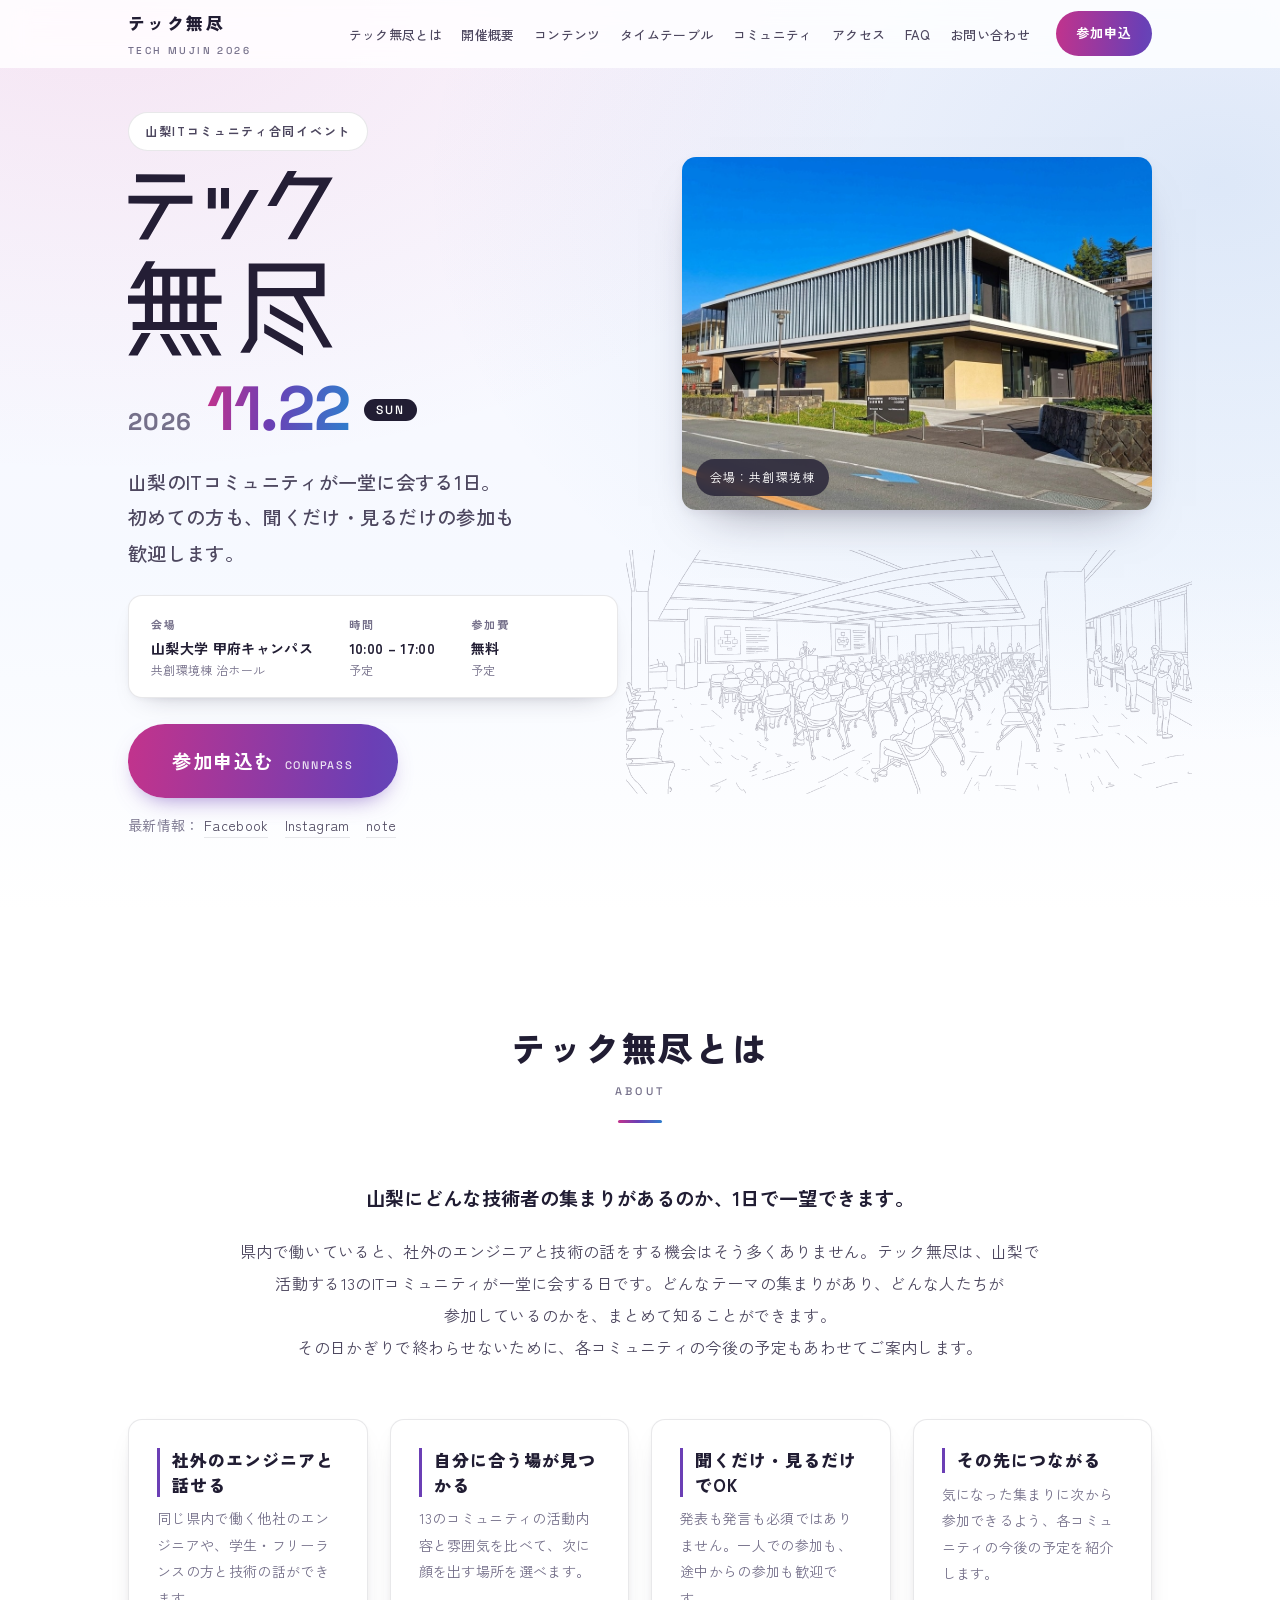
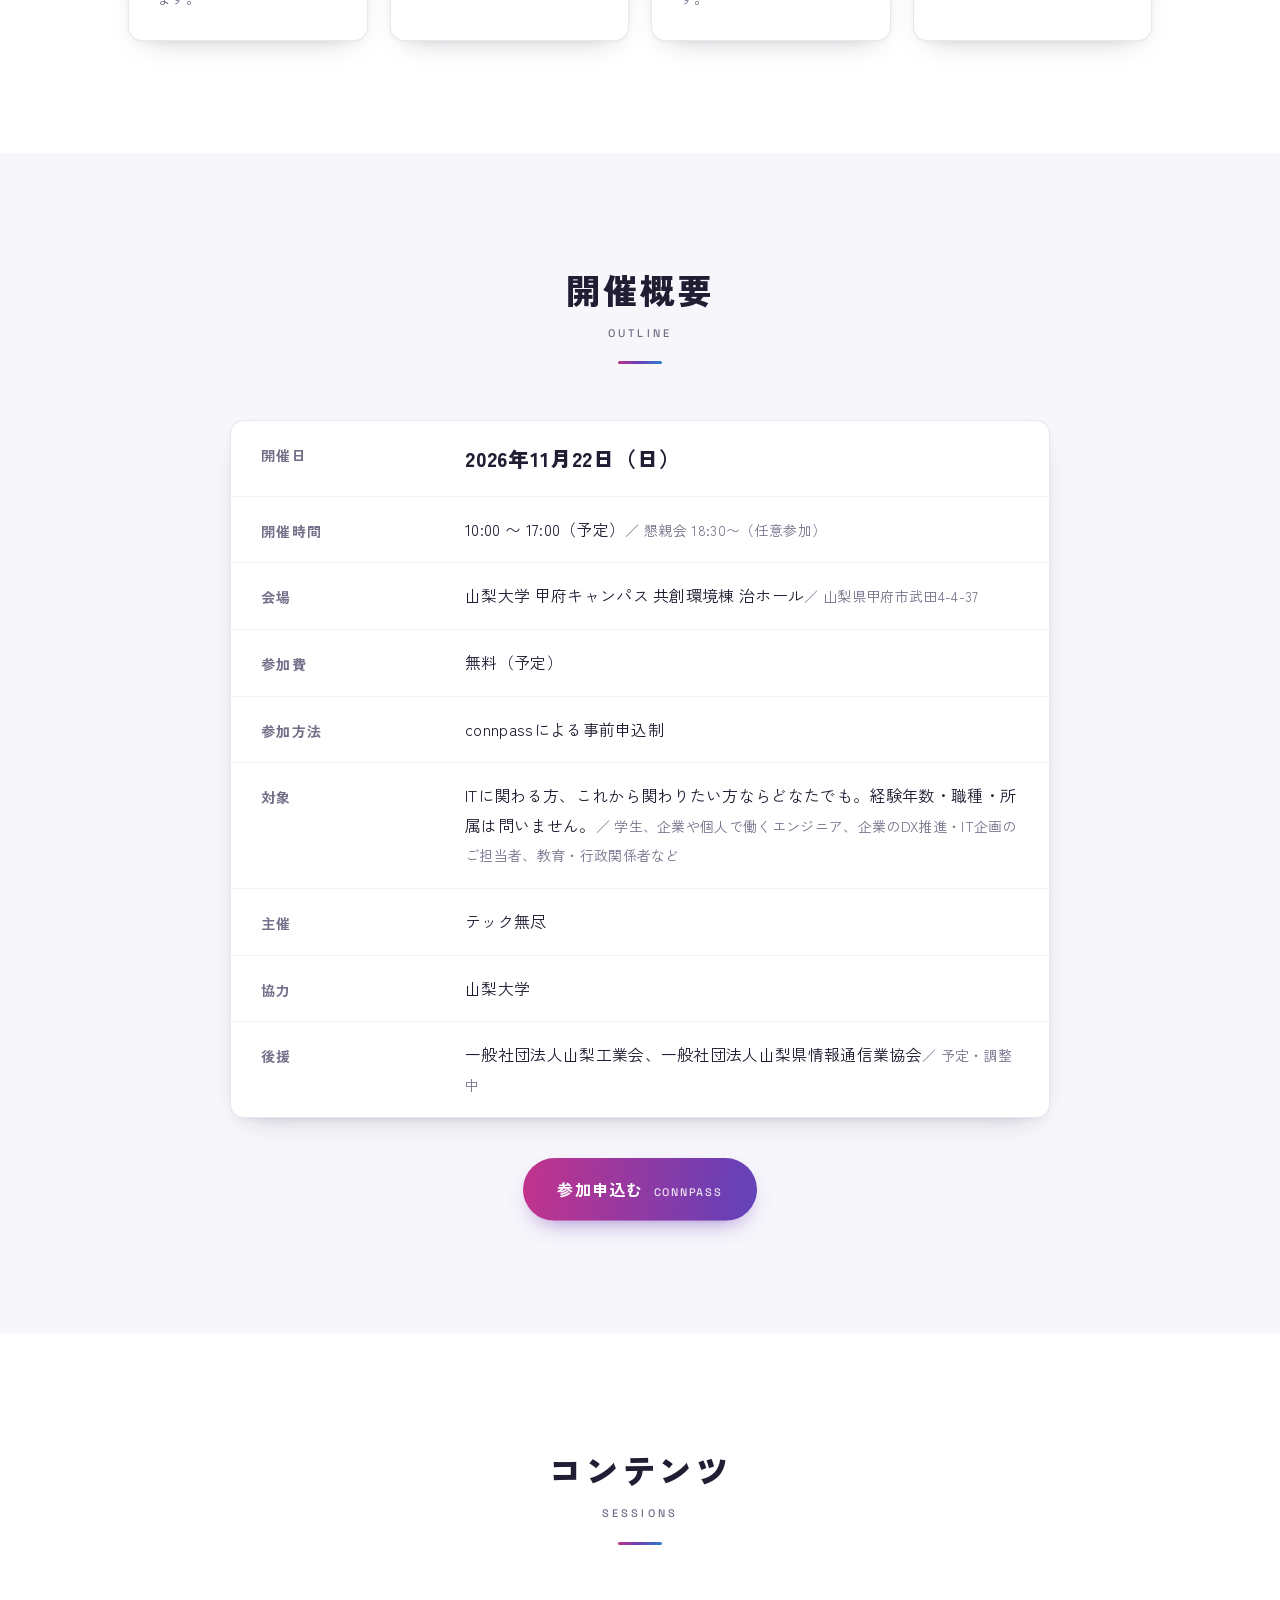
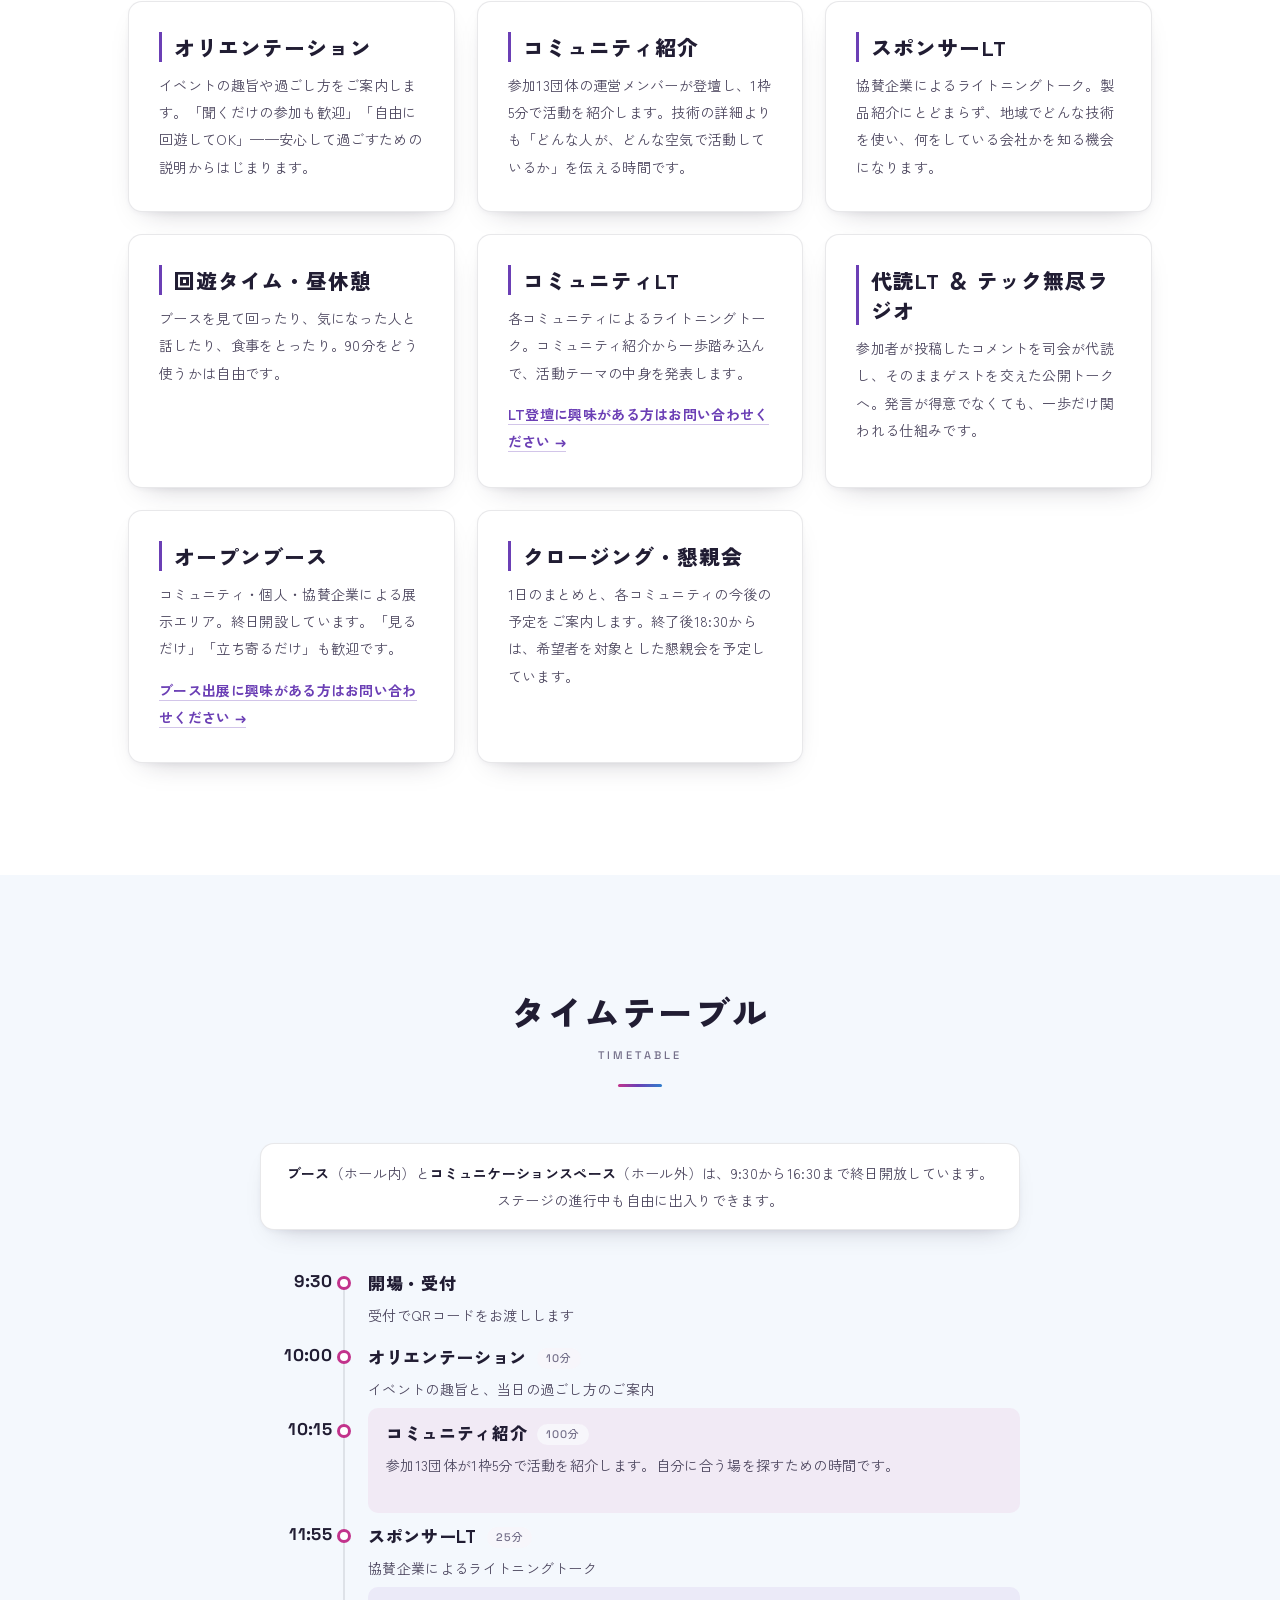
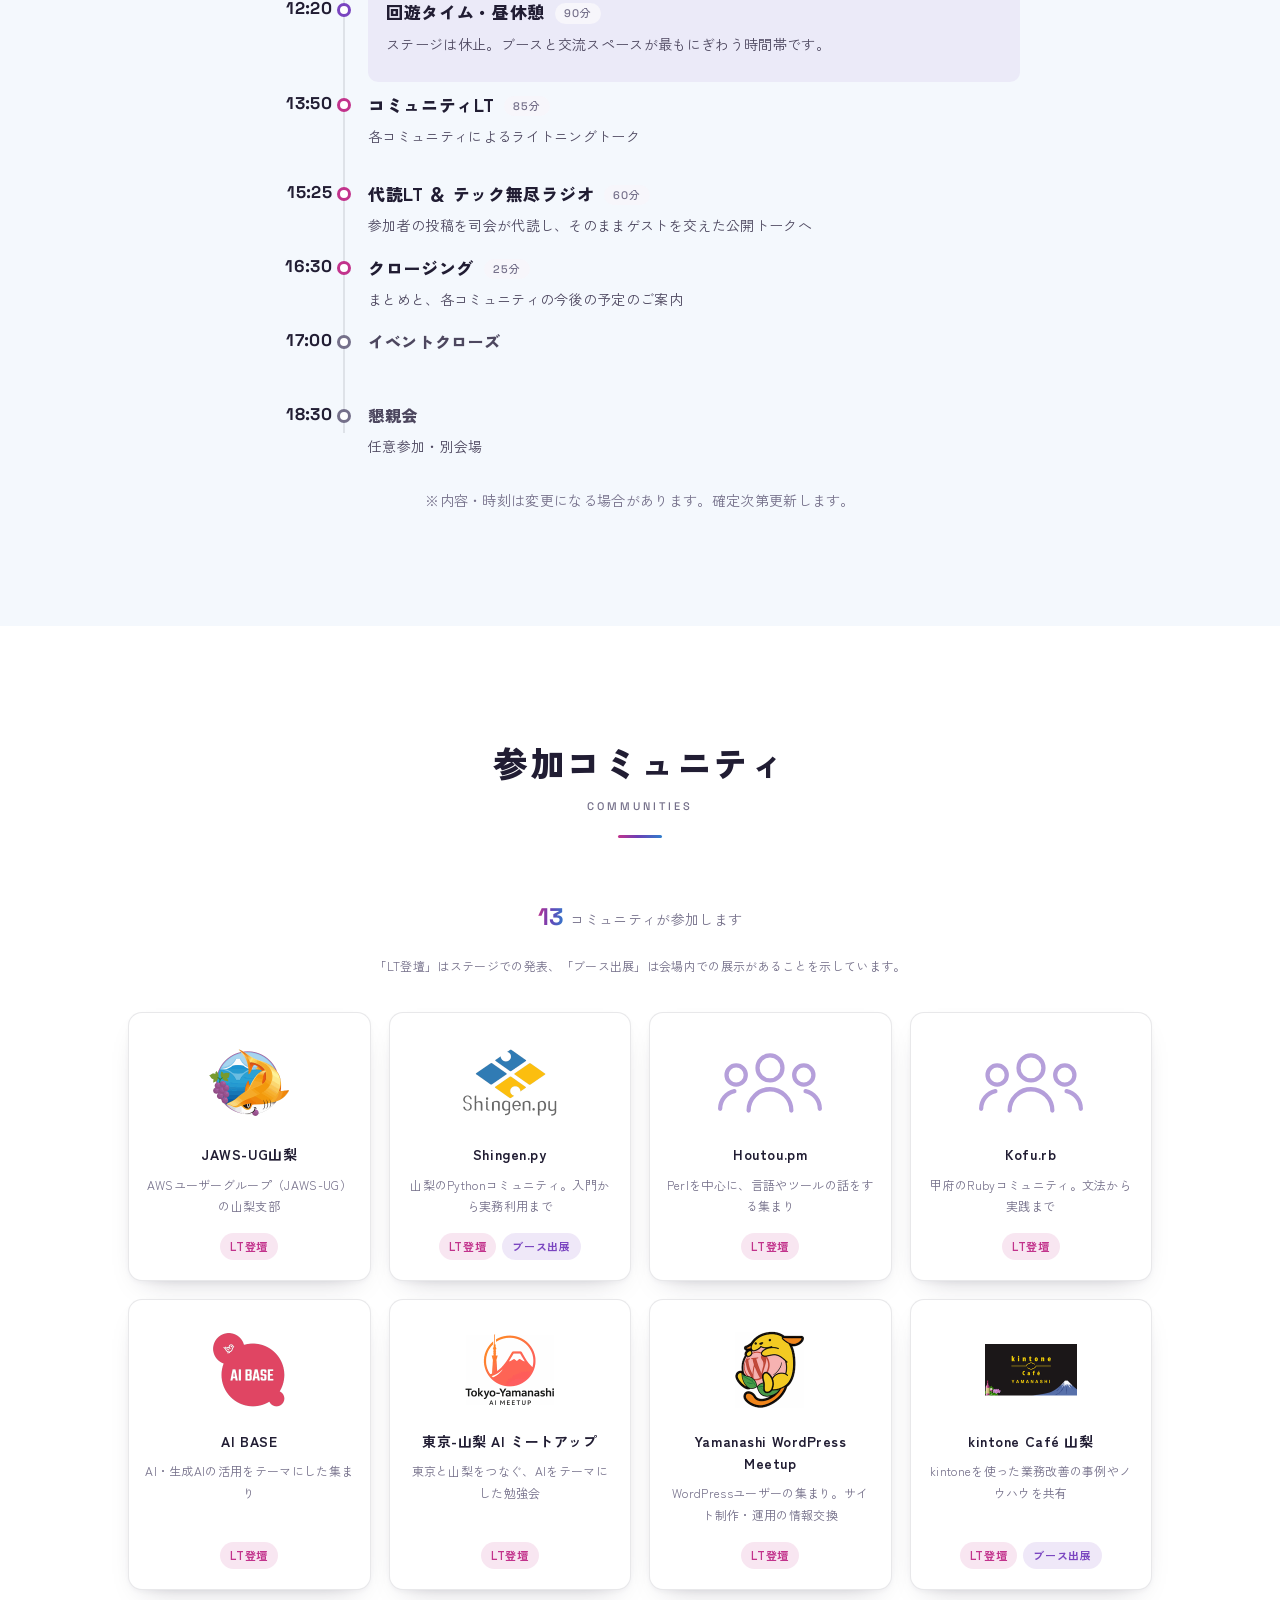
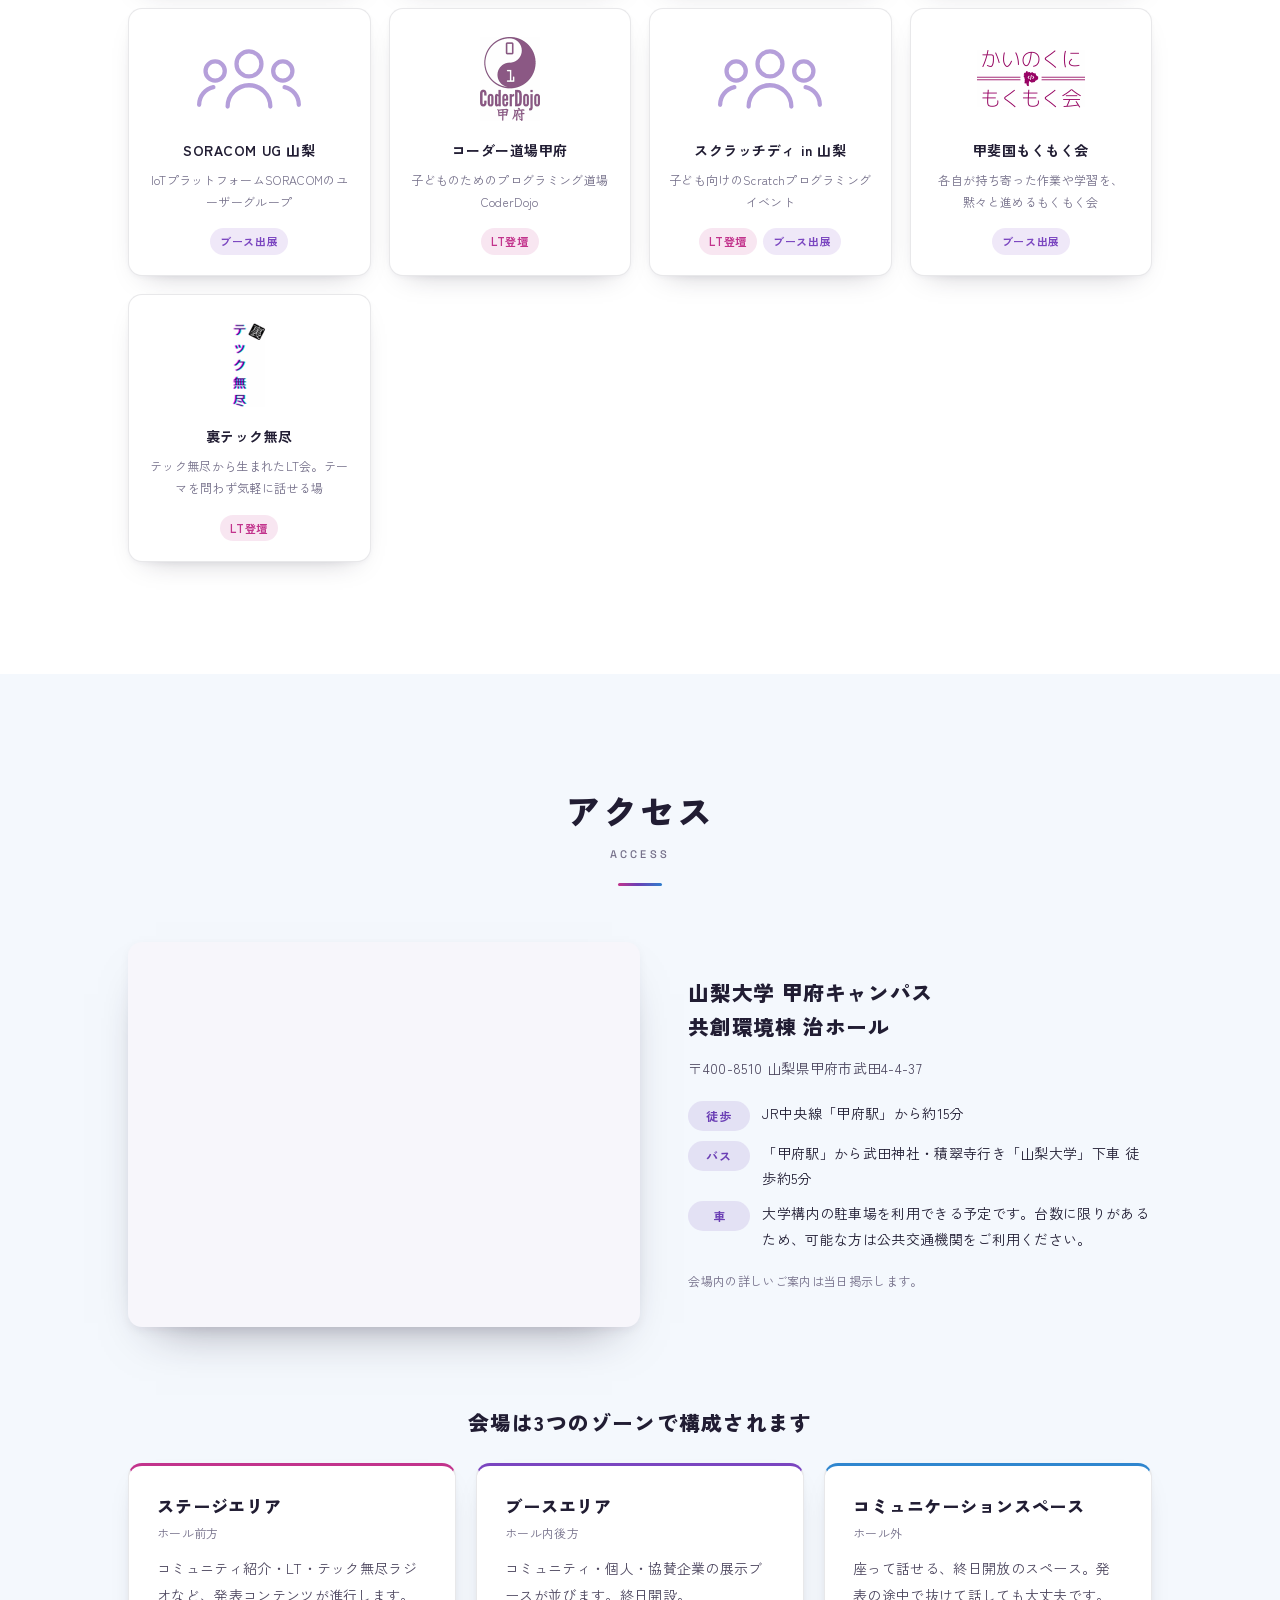
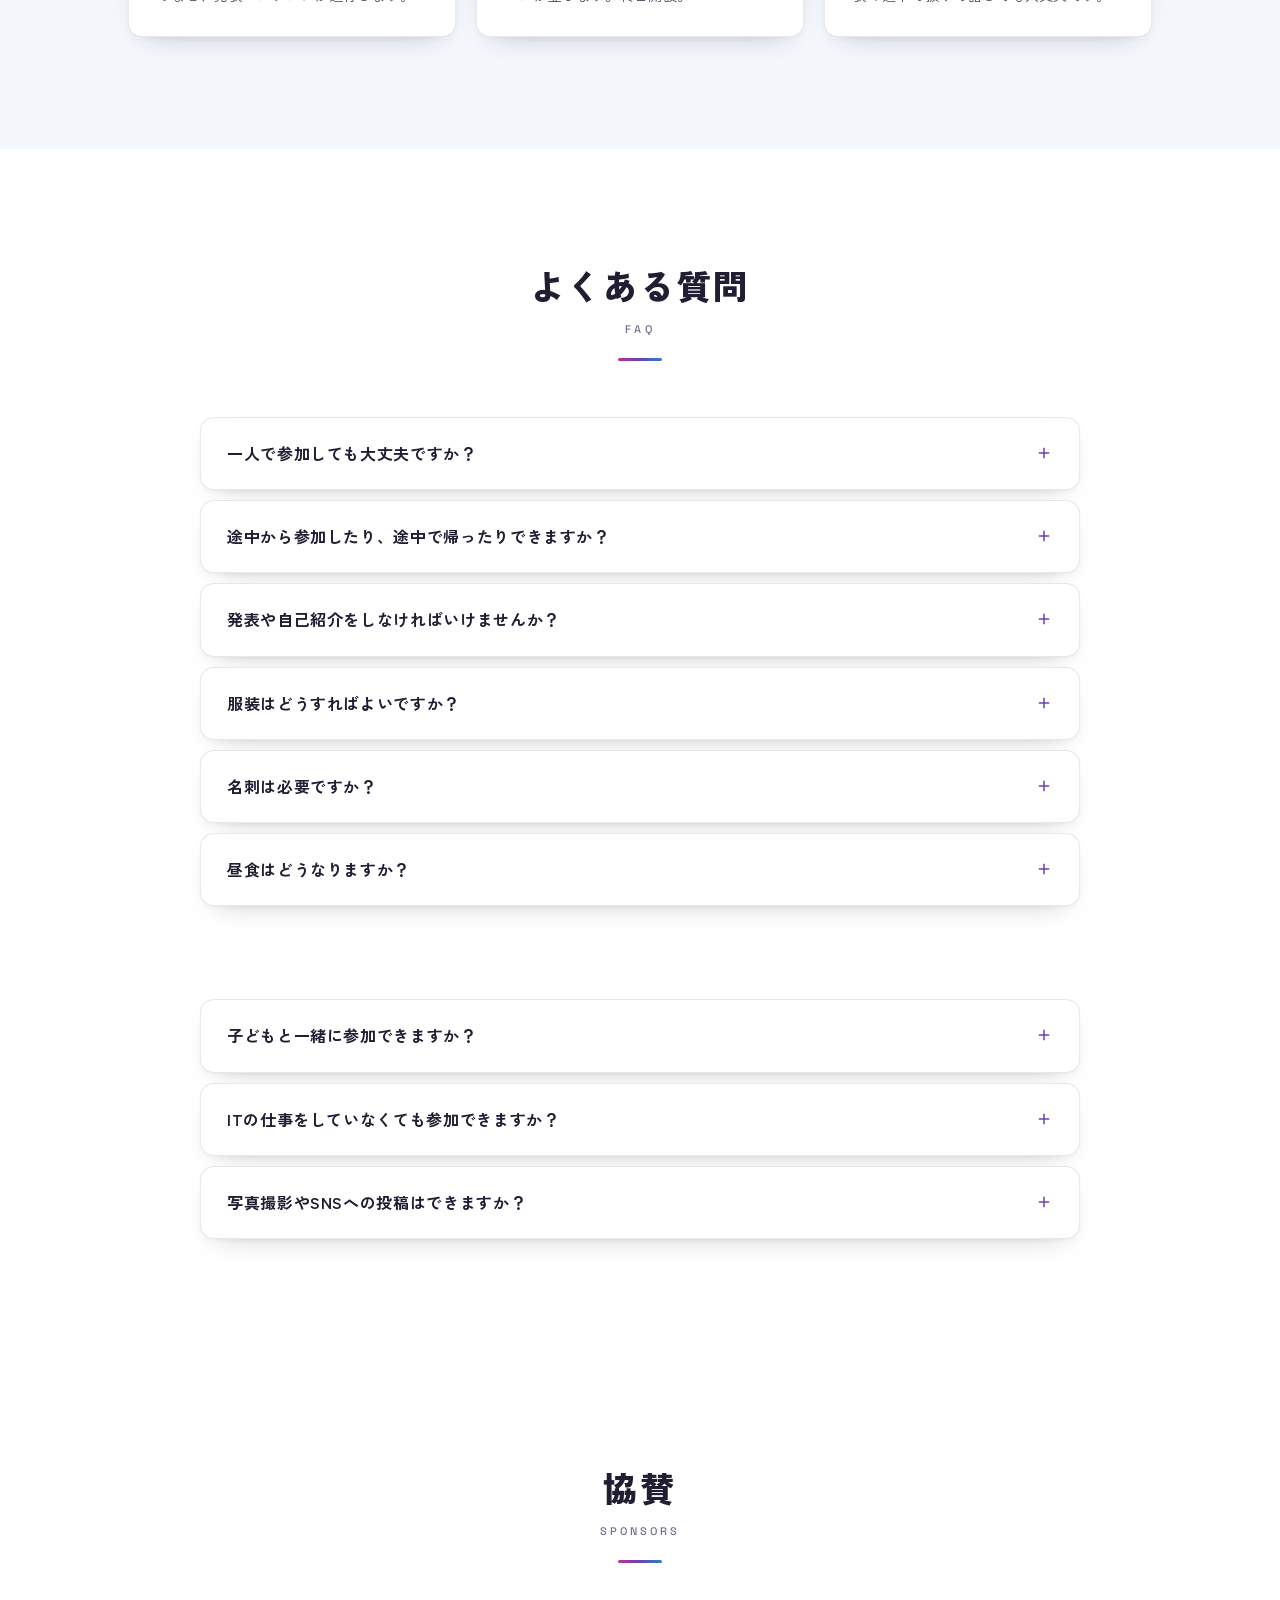
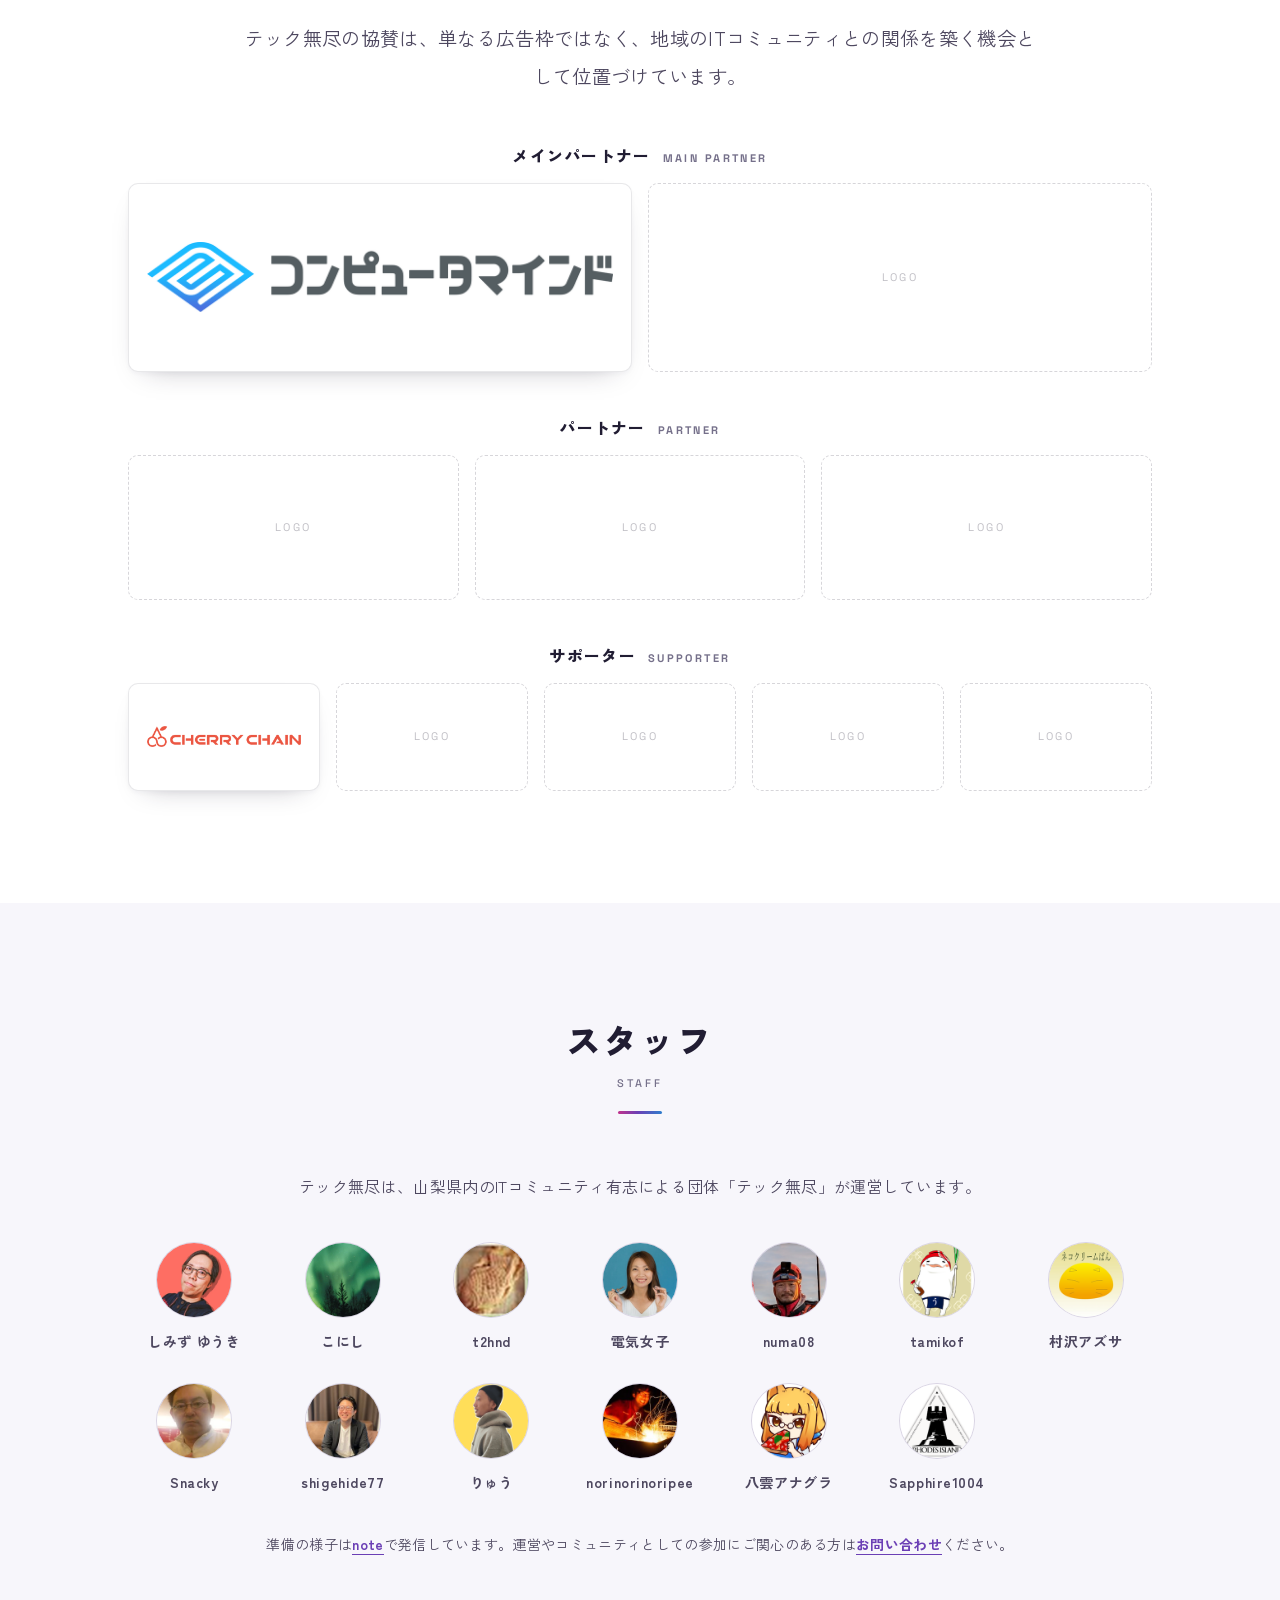
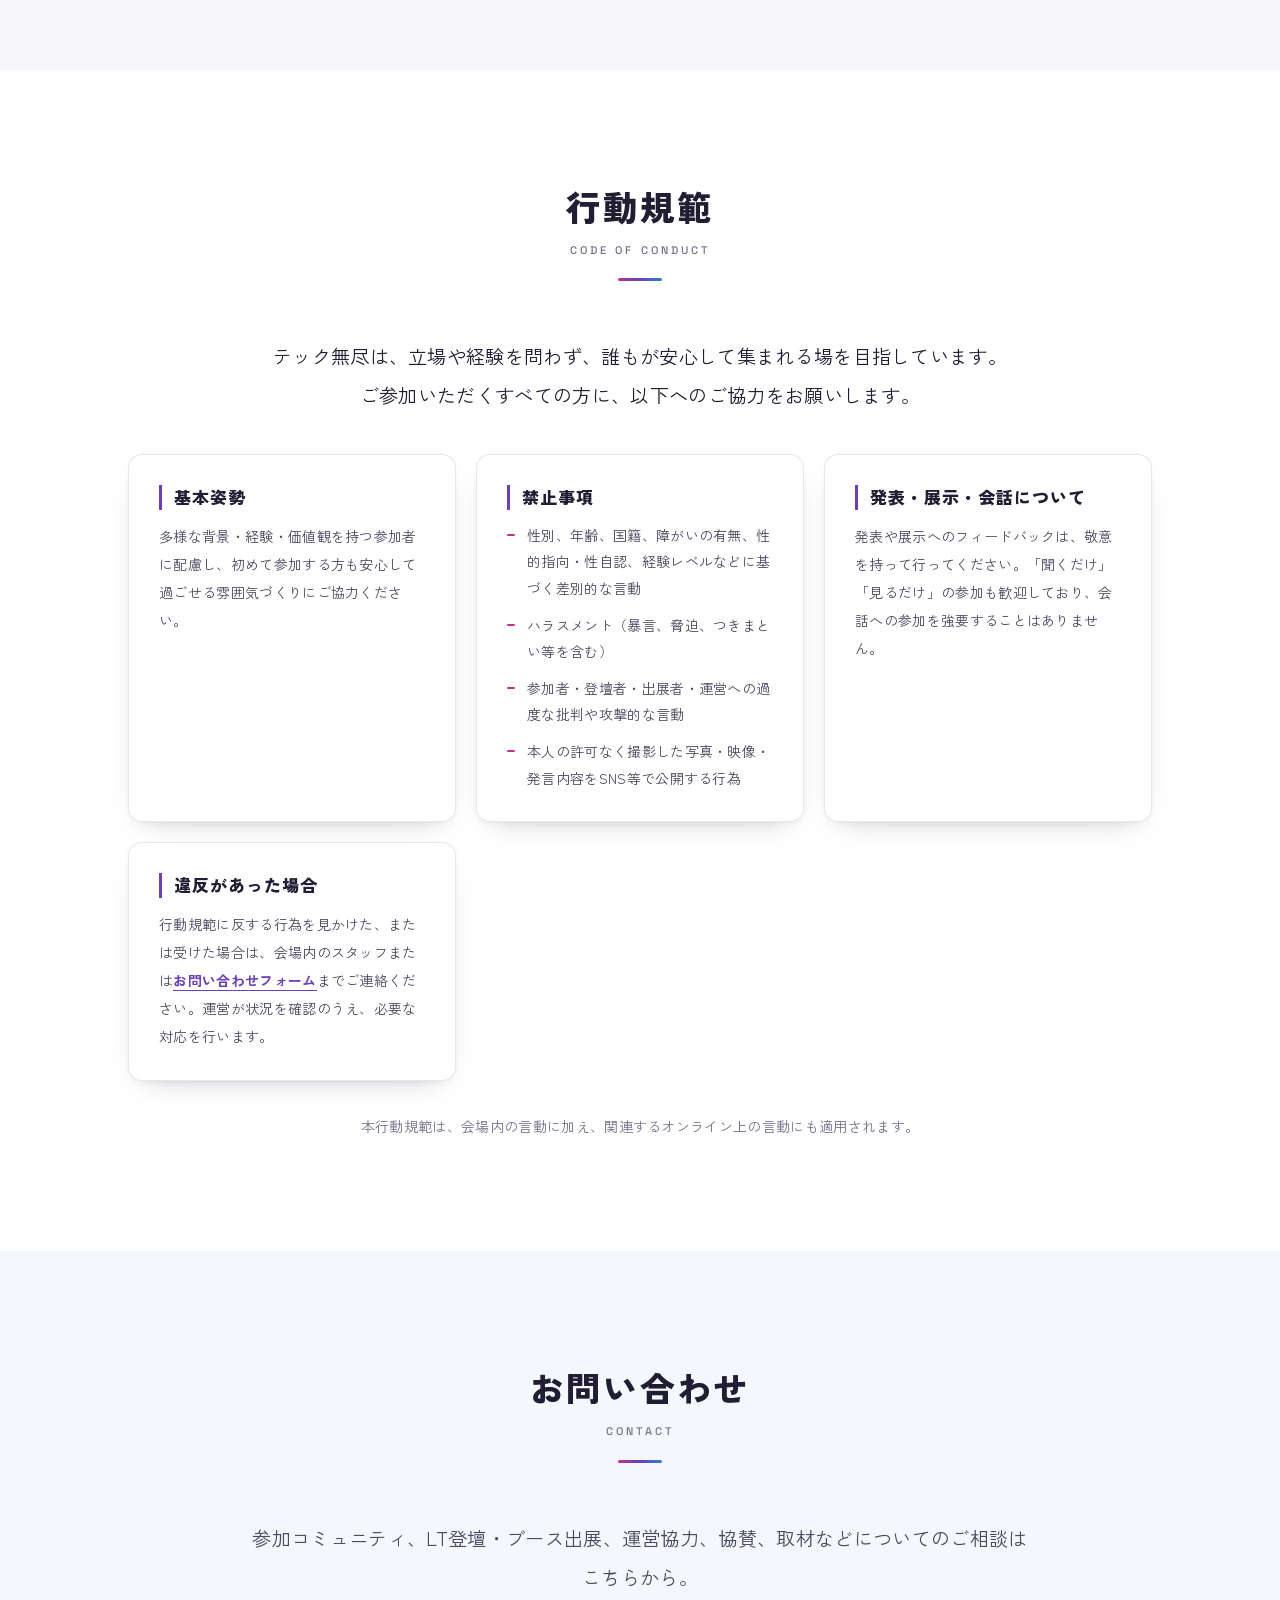
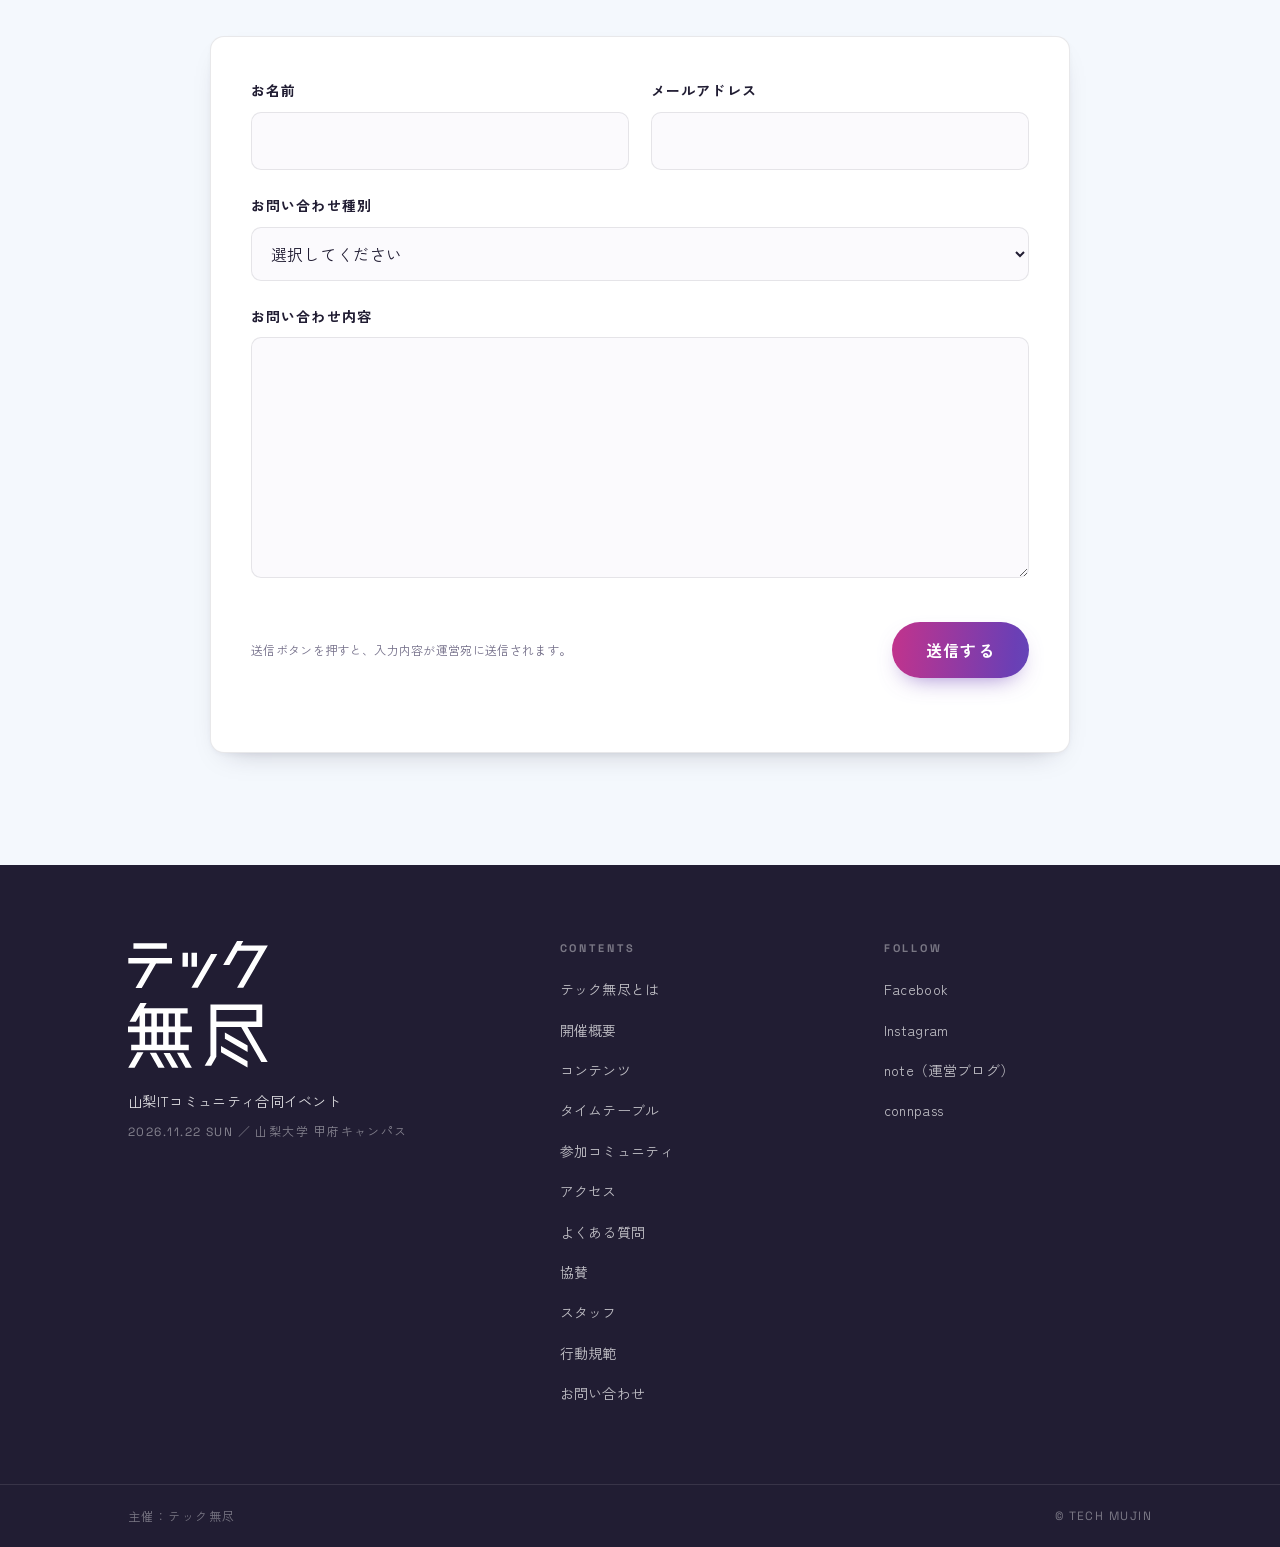
==== commit c404466d: "ヒーローのイラストをカードから背景に溶け込む表現に変更 カードに入れると余白が窮屈で、要素として主張しすぎていた。  - 白いカード・枠線・影・内側の余白を廃止し、透過PNGをそのまま配置 - 不透明" ====
--- a/public/index.html
+++ b/public/index.html
@@ -121,10 +121,7 @@
           <img src="images/bg.jpg" alt="会場となる山梨大学 甲府キャンパス 共創環境棟の外観">
           <figcaption>会場：共創環境棟</figcaption>
         </figure>
-        <figure class="hero-illust">
-          <img src="images/hall-illustration.png" alt="会場ホールで発表を聞く参加者と、ブースで話す人たちを描いたイラスト">
-          <figcaption>当日のイメージ</figcaption>
-        </figure>
+        <img class="hero-illust" src="images/hall-illustration.png" alt="会場ホールで発表を聞く参加者と、ブースで話す人たちを描いたイラスト">
       </div>
     </div>
   </section>
--- a/public/style.css
+++ b/public/style.css
@@ -512,34 +512,24 @@
   box-shadow: var(--shadow-lg);
 }
 
+/* 枠は付けず、線を薄くして地の色に溶け込ませる。
+   写真の下に十分な余白を取り、主張させずに雰囲気だけを添える */
 .hero-illust {
-  position: relative;
-  /* 写真の下端に重ね、左右にはみ出させて単調な積み重ねに見えないようにする */
-  margin: -46px -24px 0 -52px;
-  padding: 14px 18px 10px;
-  background: #fff;
-  border: 1px solid var(--line);
-  border-radius: var(--radius);
-  box-shadow: var(--shadow-lg);
-}
-.hero-illust img { width: 100%; }
-.hero-illust figcaption {
-  margin-top: 6px;
-  text-align: right;
-  font-size: var(--fs-label);
-  letter-spacing: 0.1em;
-  color: var(--muted);
+  /* 左右のはみ出し分だけ列より広くする */
+  width: calc(100% + 96px);
+  max-width: none;
+  margin: clamp(26px, 3.4vw, 40px) -40px 0 -56px;
+  opacity: 0.4;
 }
 .hero-photo img {
   width: 100%;
   aspect-ratio: 4 / 3;
   object-fit: cover;
 }
-/* イラストを下端に重ねるため、キャプションは上に置く */
 .hero-photo figcaption {
   position: absolute;
   left: 14px;
-  top: 14px;
+  bottom: 14px;
   padding: 7px 14px;
   border-radius: 100px;
   background: rgba(33, 29, 51, 0.78);
@@ -1405,8 +1395,8 @@
   .hero-facts { justify-content: center; }
   .hero-actions { justify-content: center; }
   .hero-visual { order: 2; }
-  /* 1カラムでは左右へのはみ出しをやめ、重なりも浅くする */
-  .hero-illust { margin: -28px 0 0; }
+  /* 1カラムでは左右へのはみ出しをやめる */
+  .hero-illust { width: 100%; margin: clamp(20px, 3vw, 28px) 0 0; }
   .access-grid { grid-template-columns: 1fr; }
 
   .footer-inner { grid-template-columns: 1fr 1fr; }
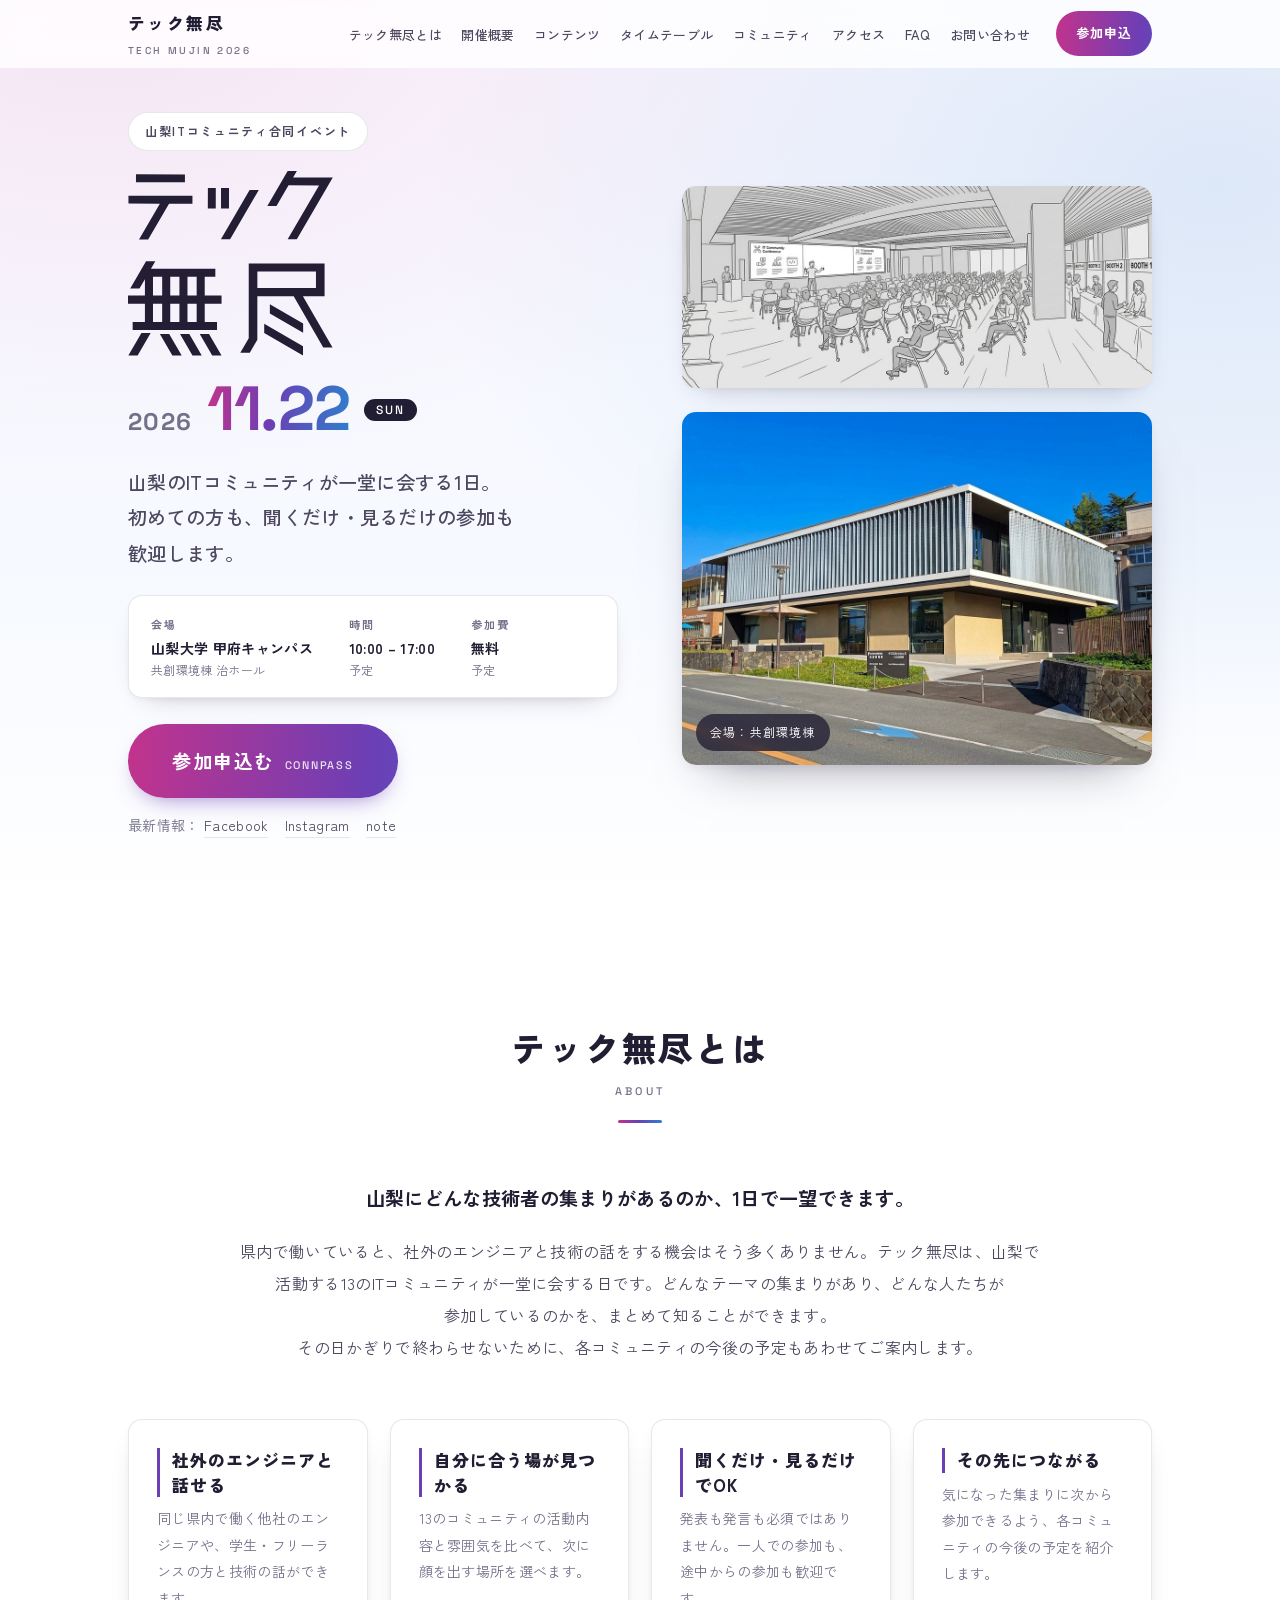
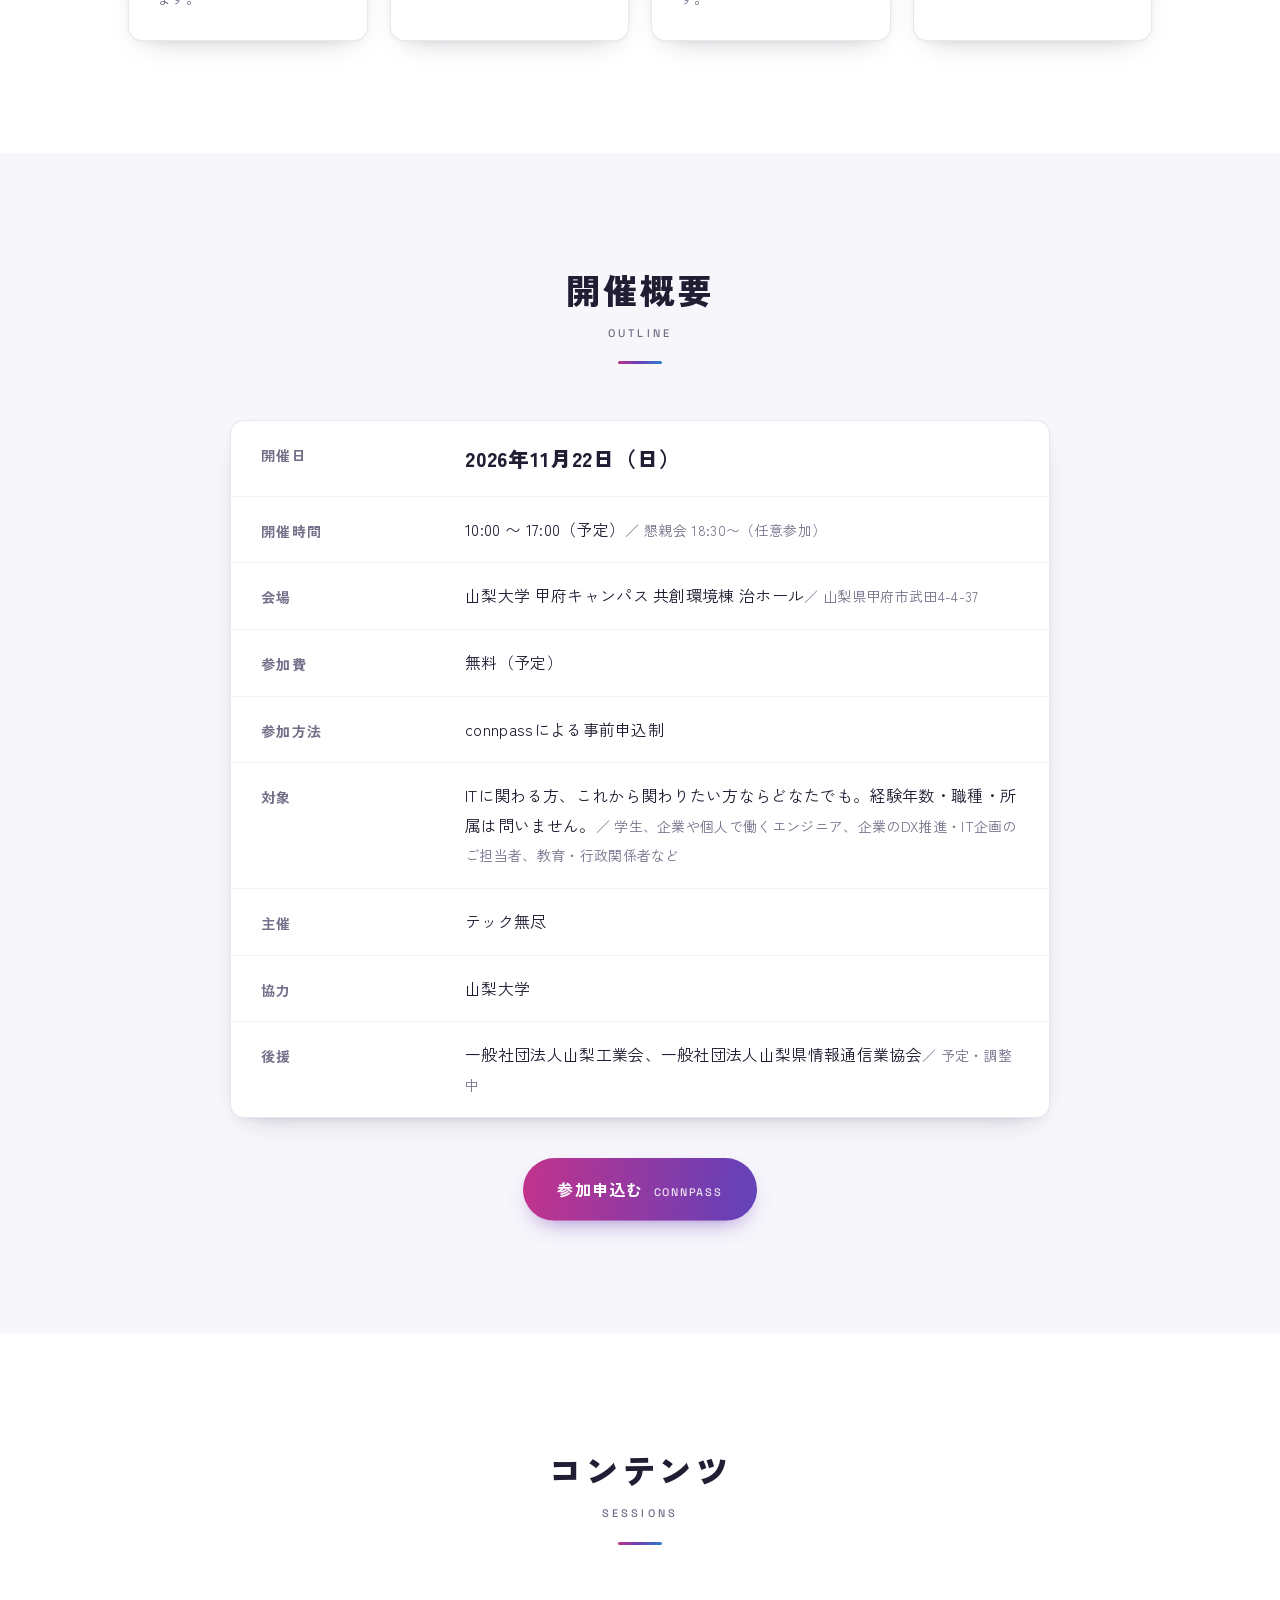
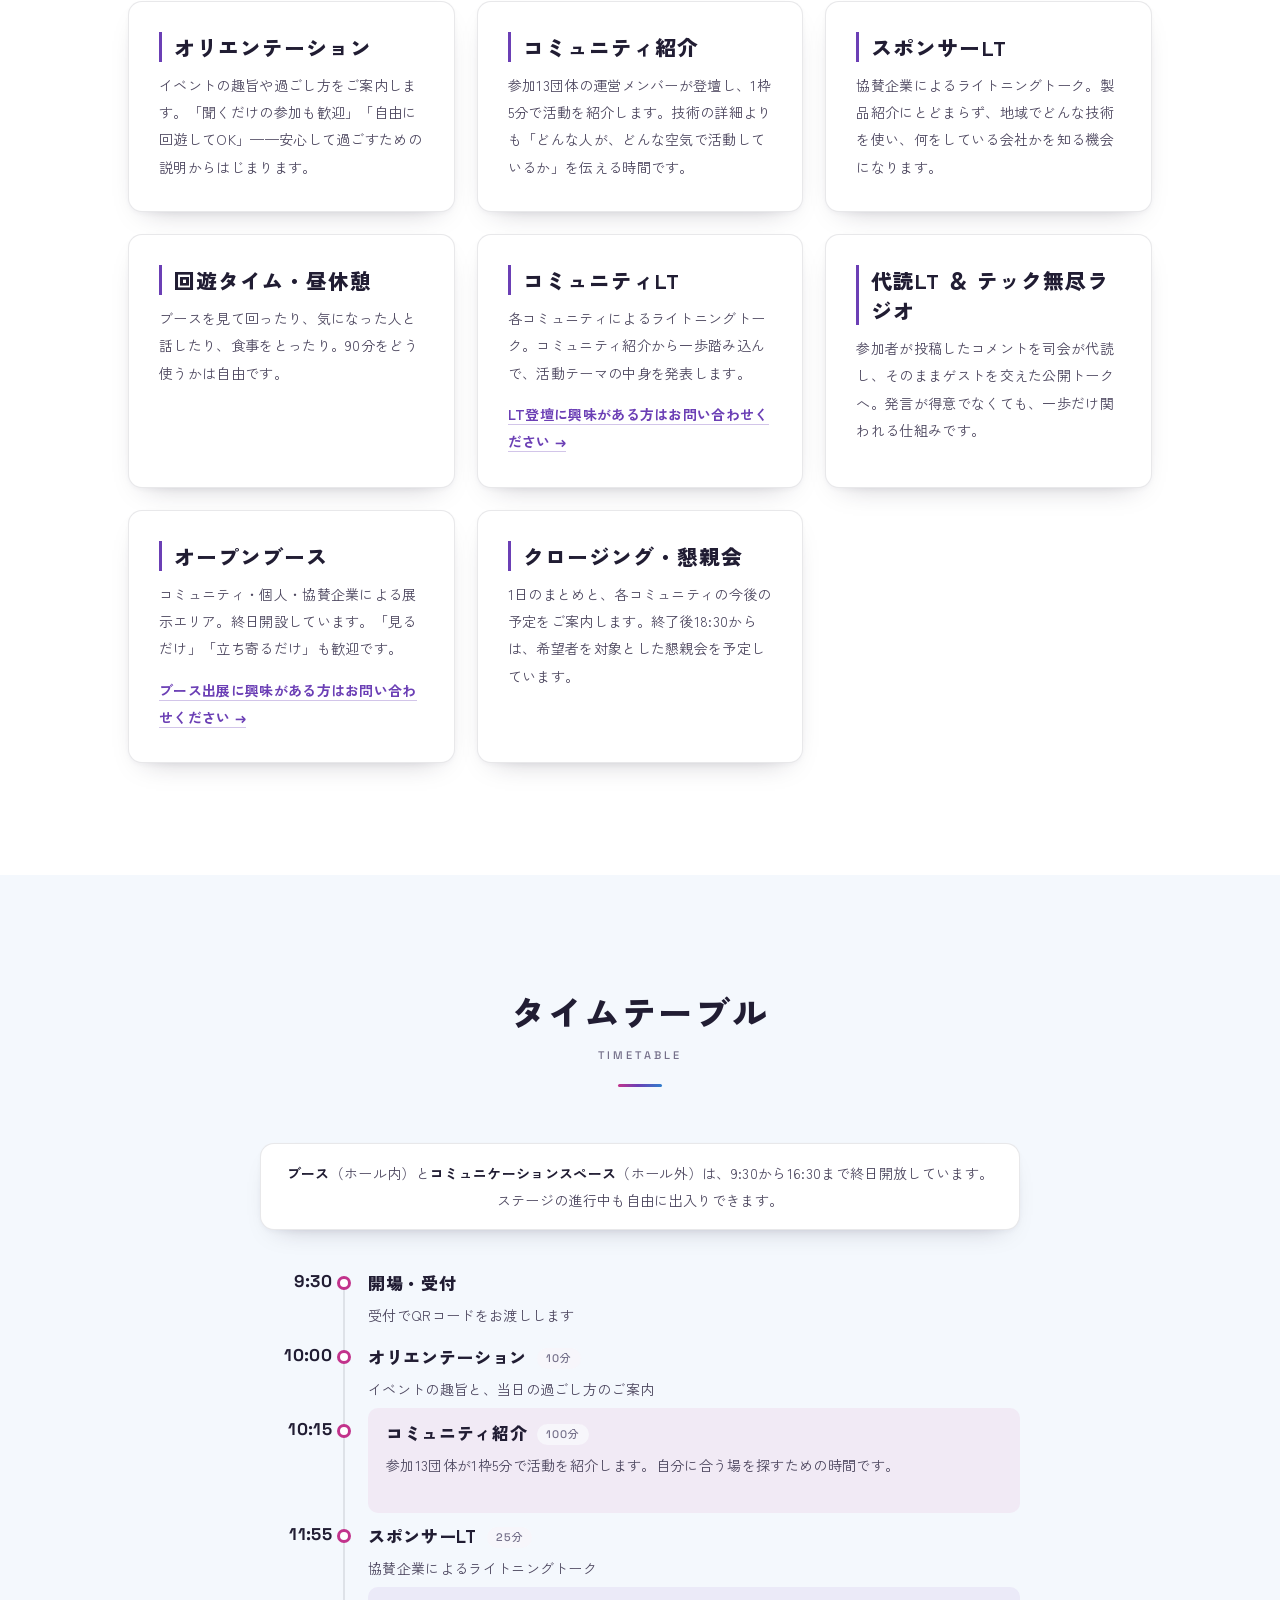
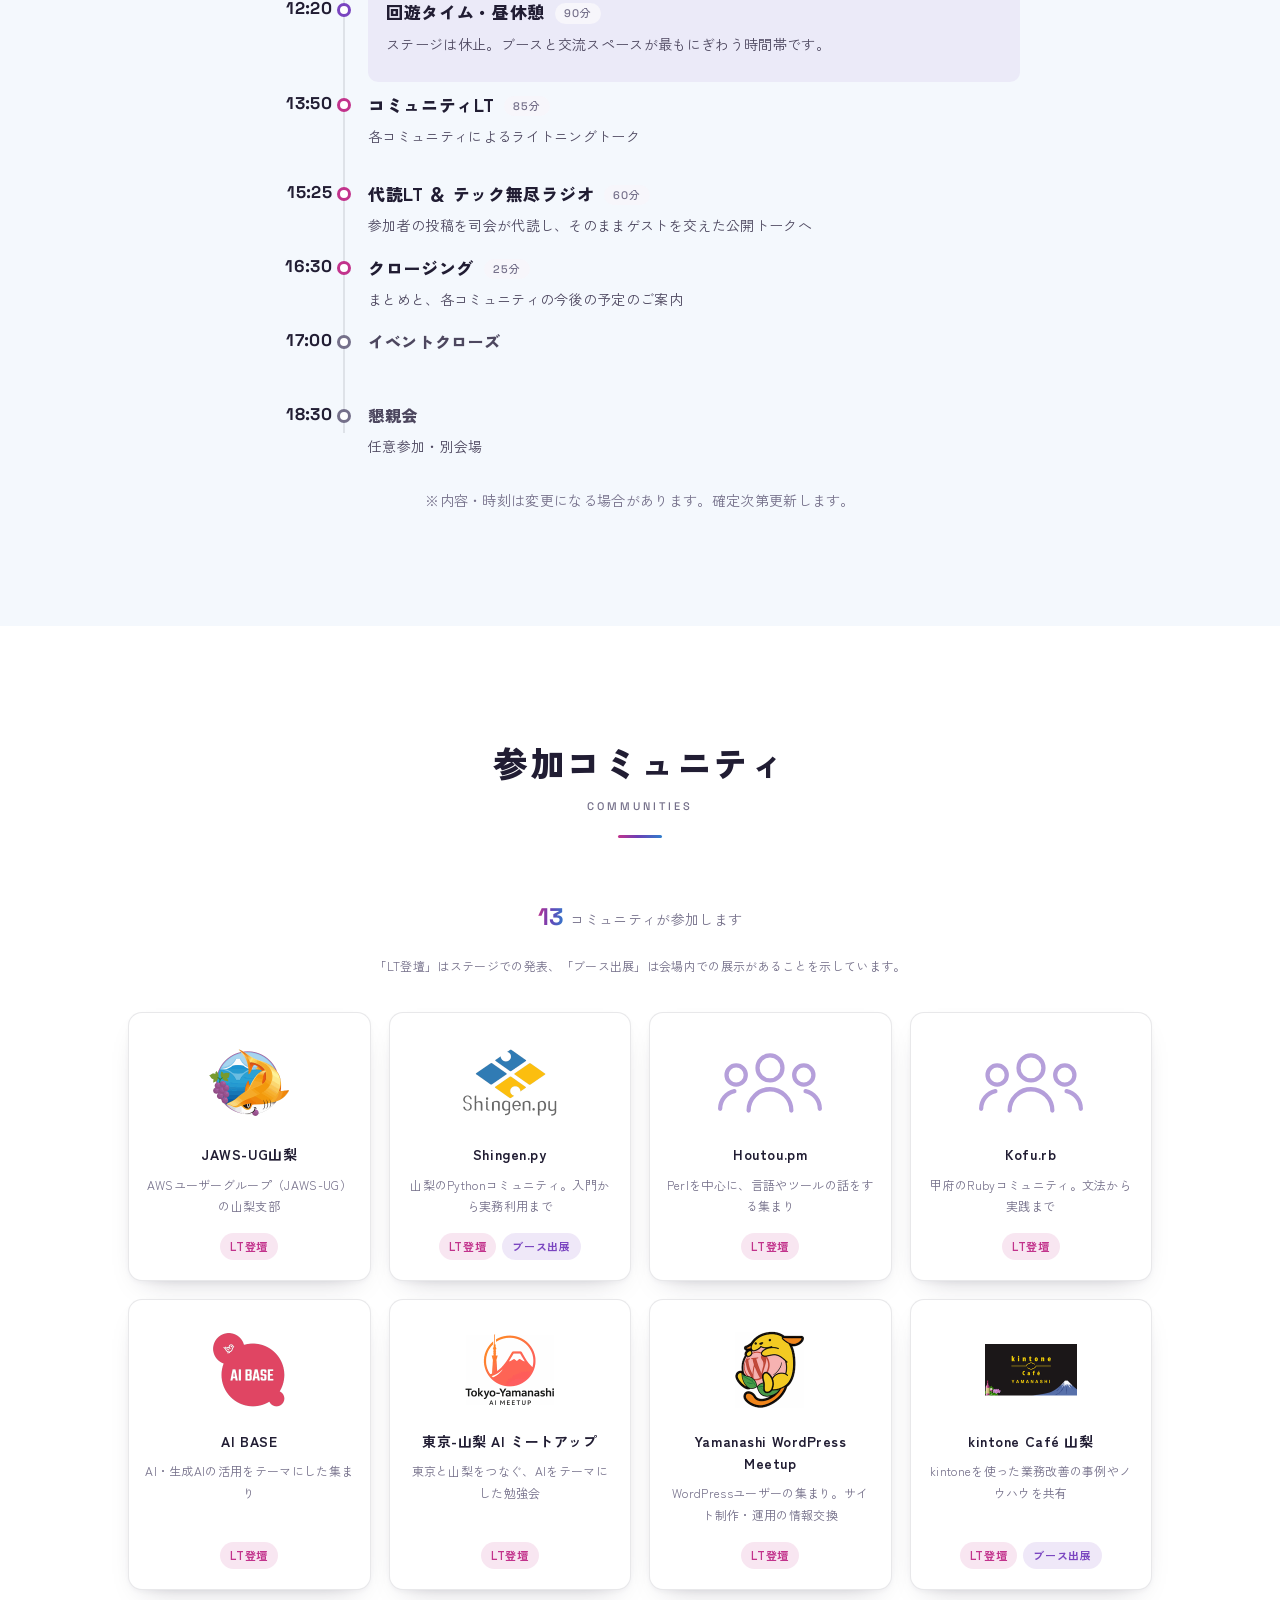
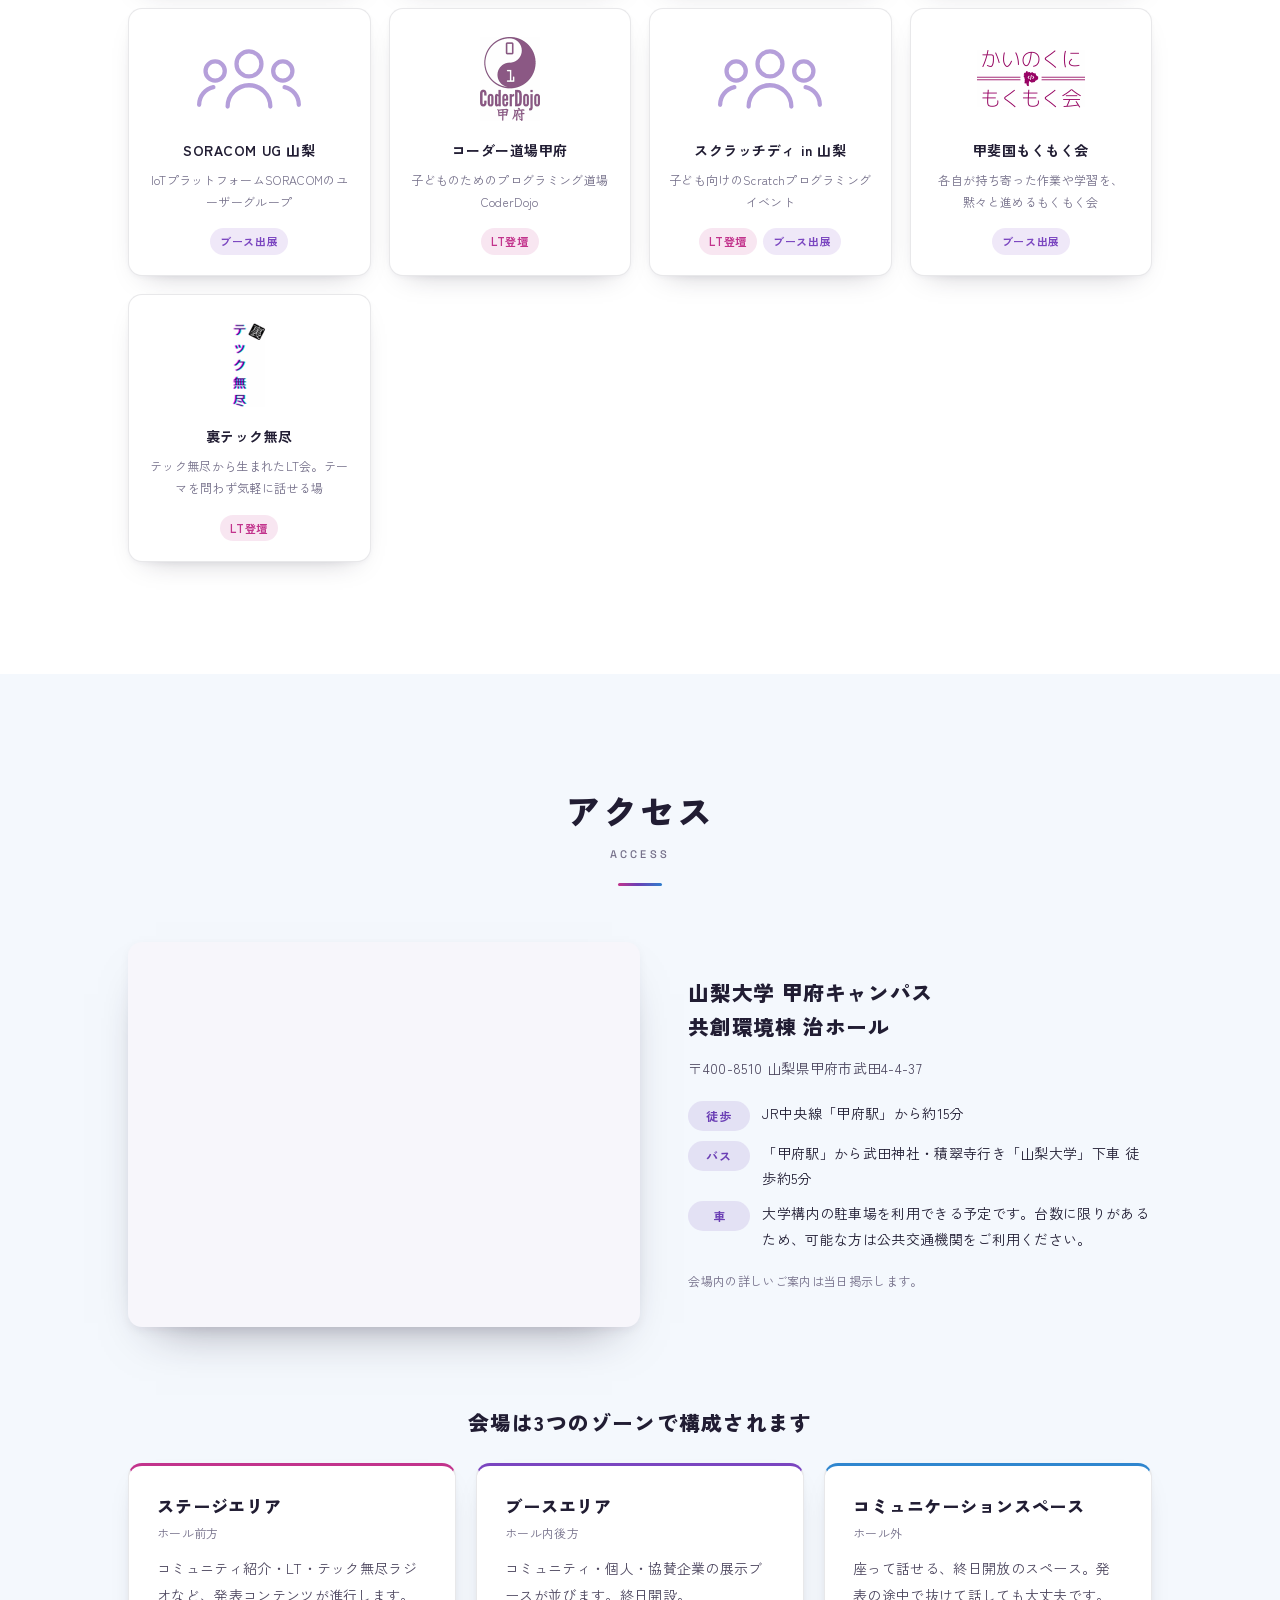
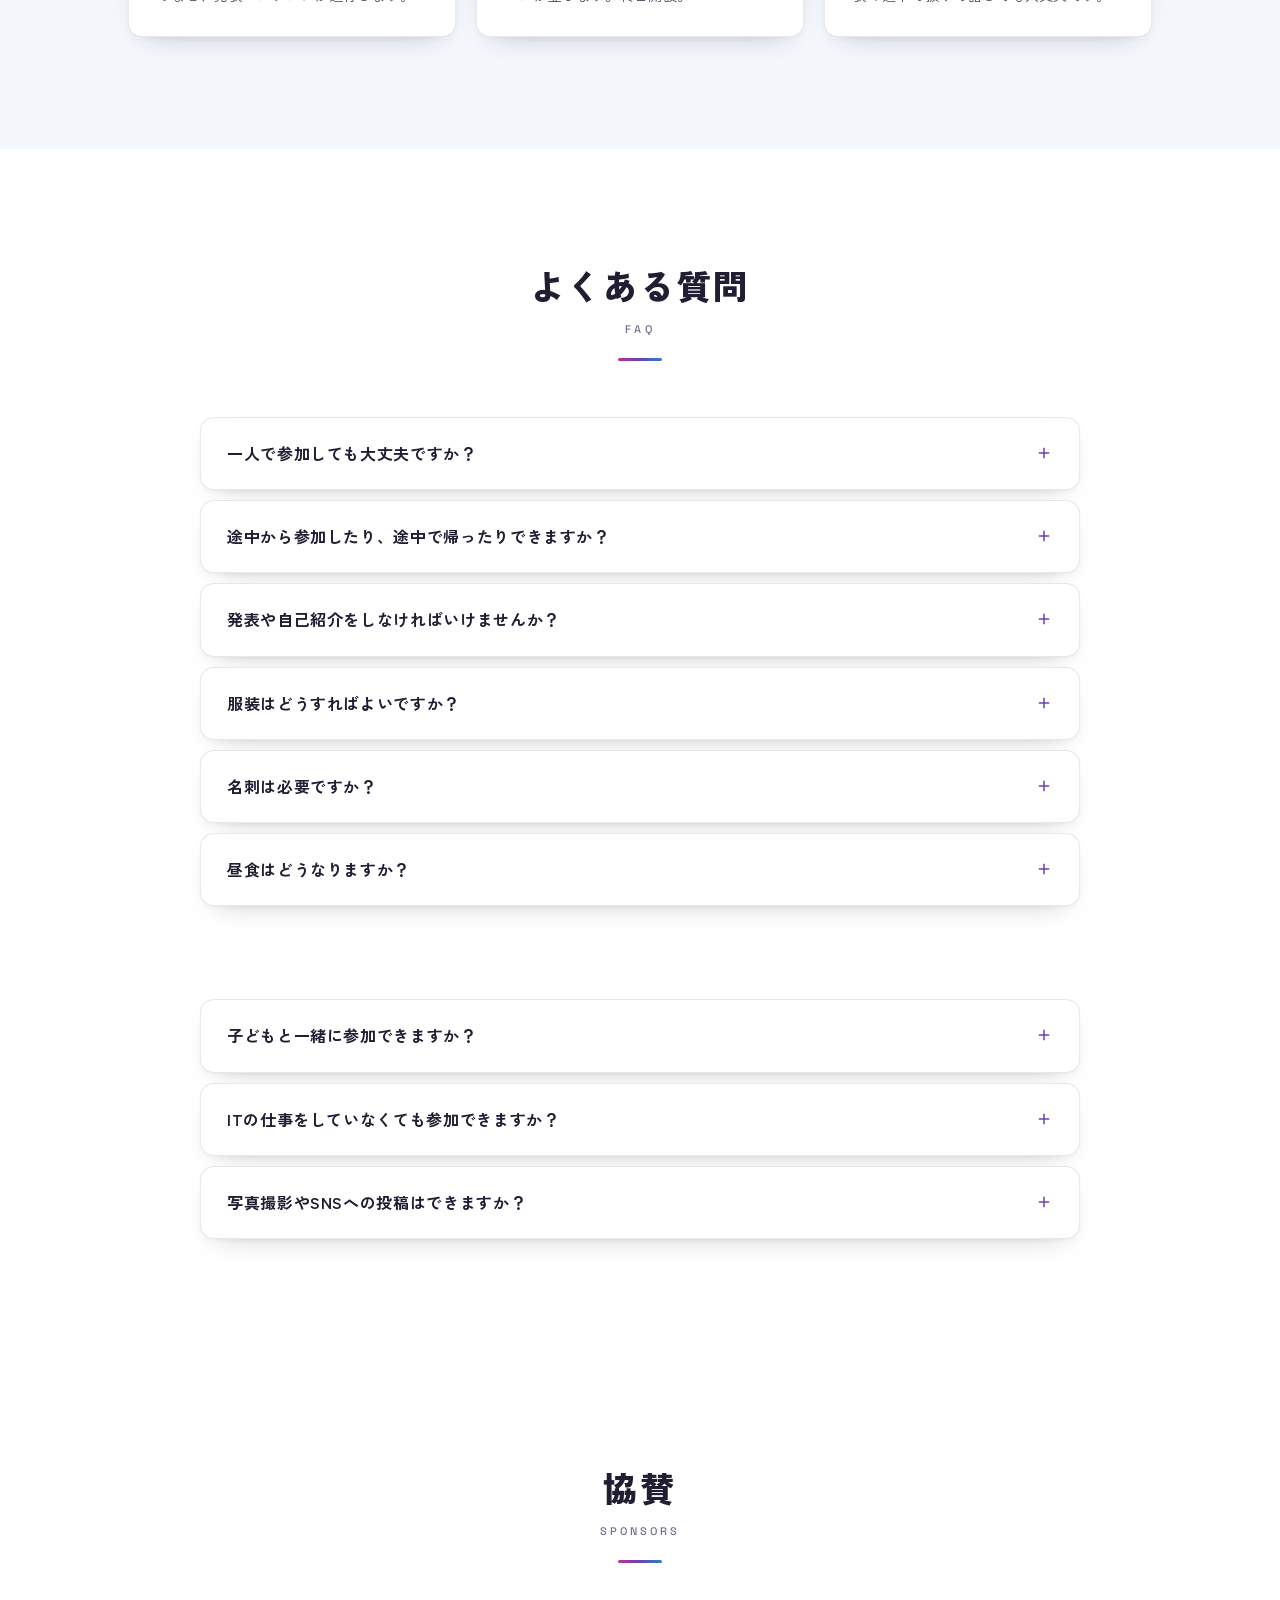
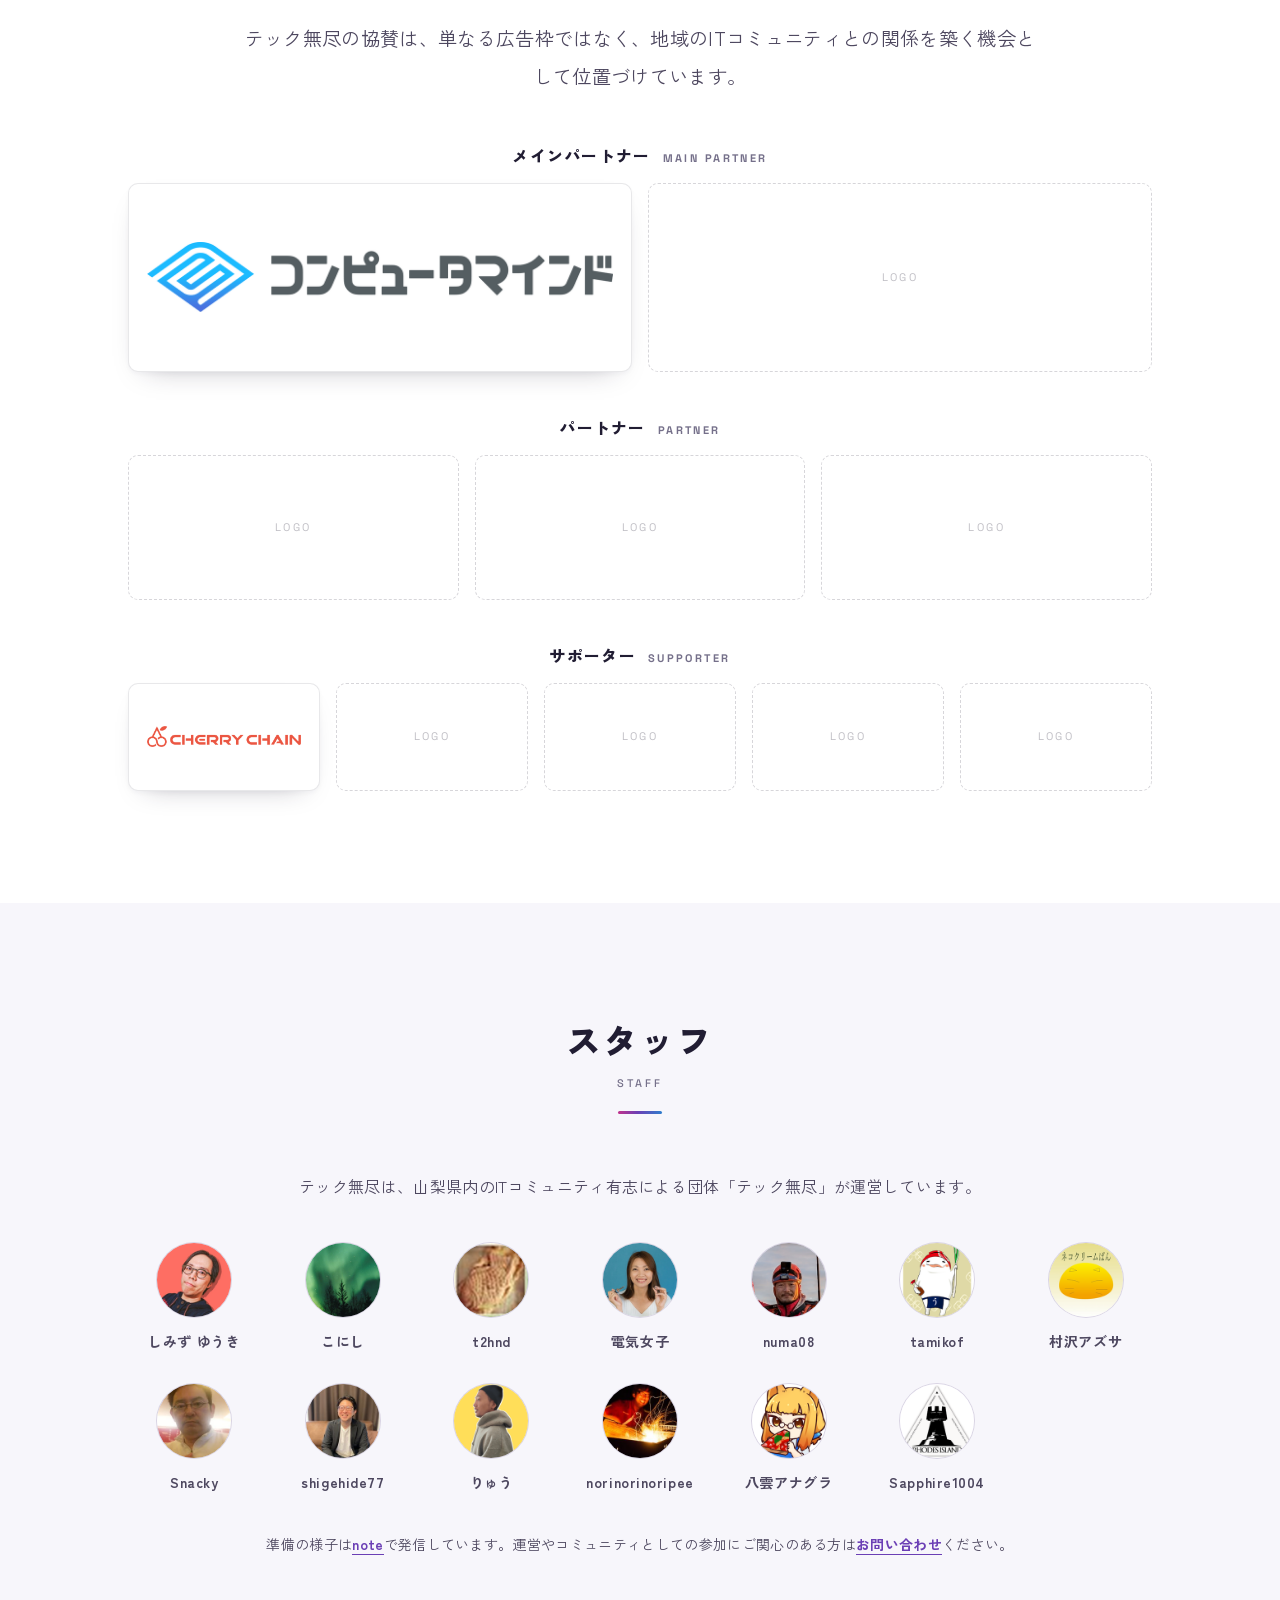
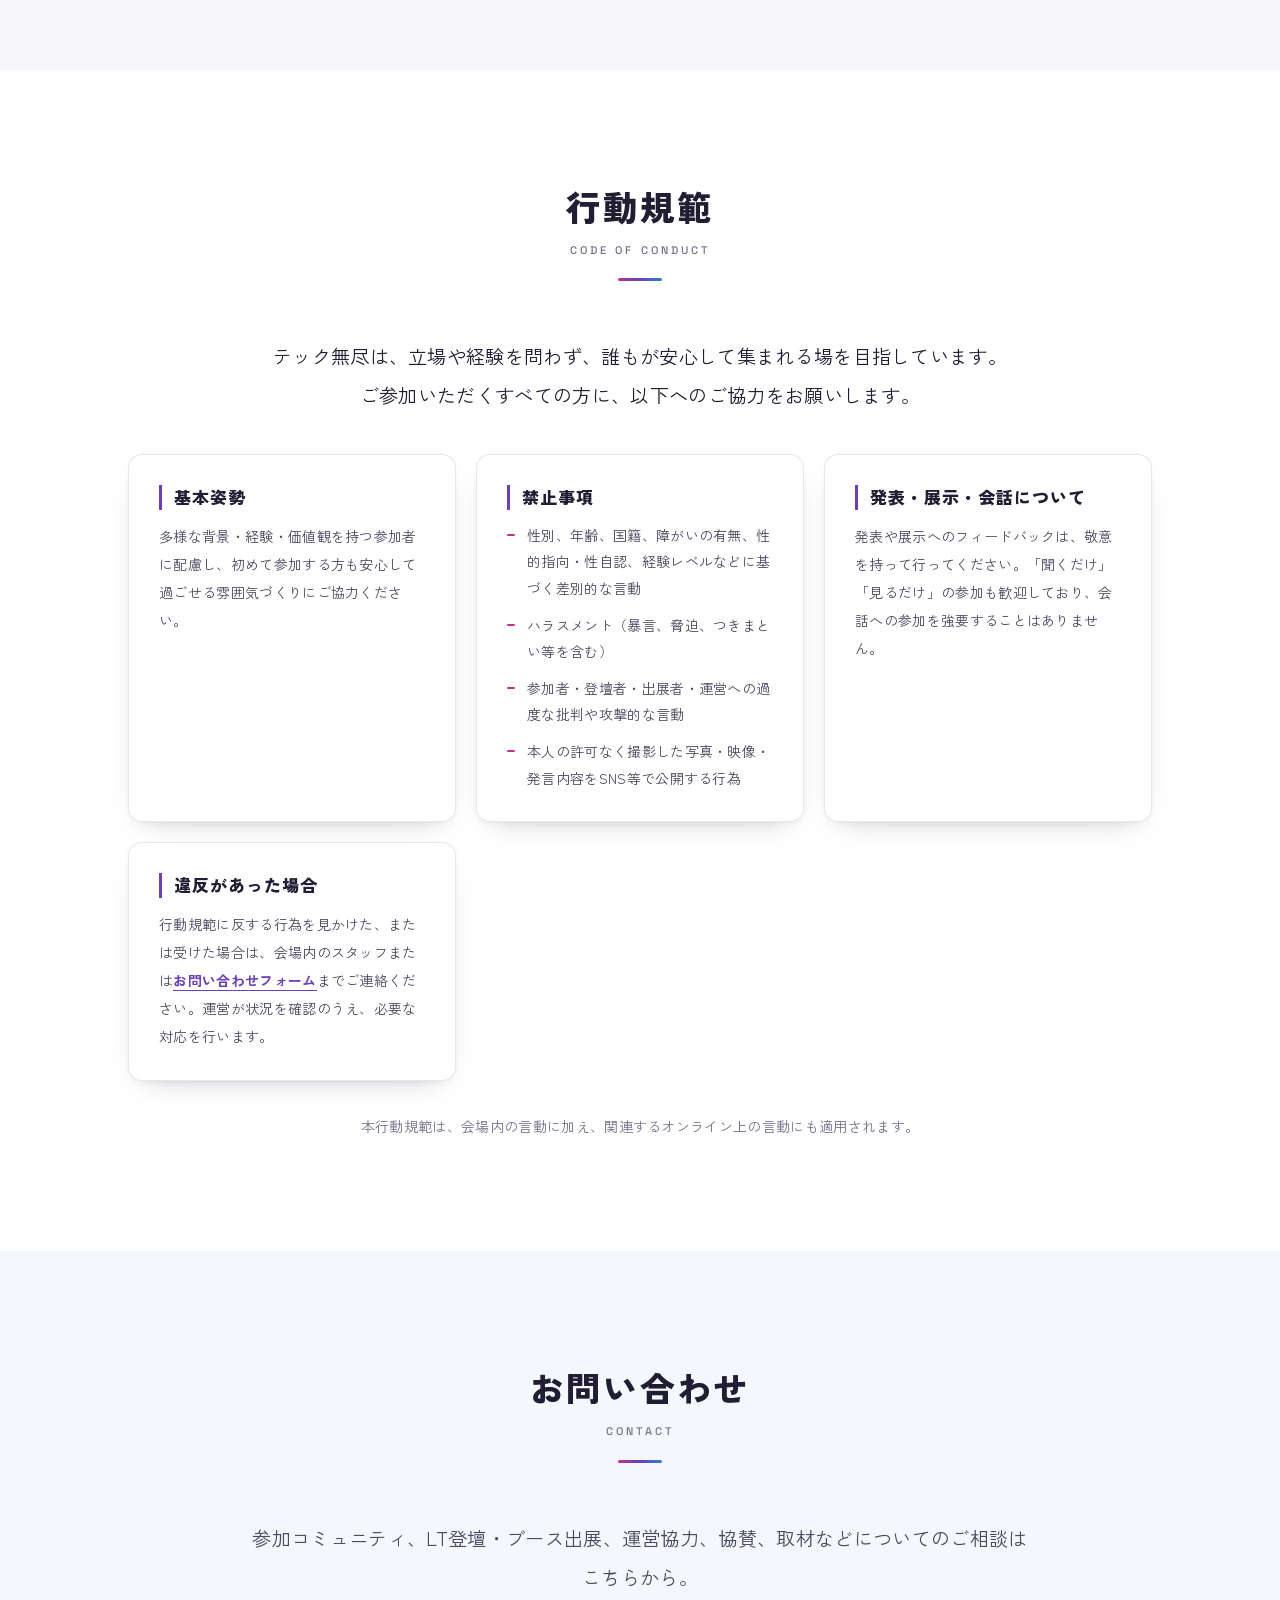
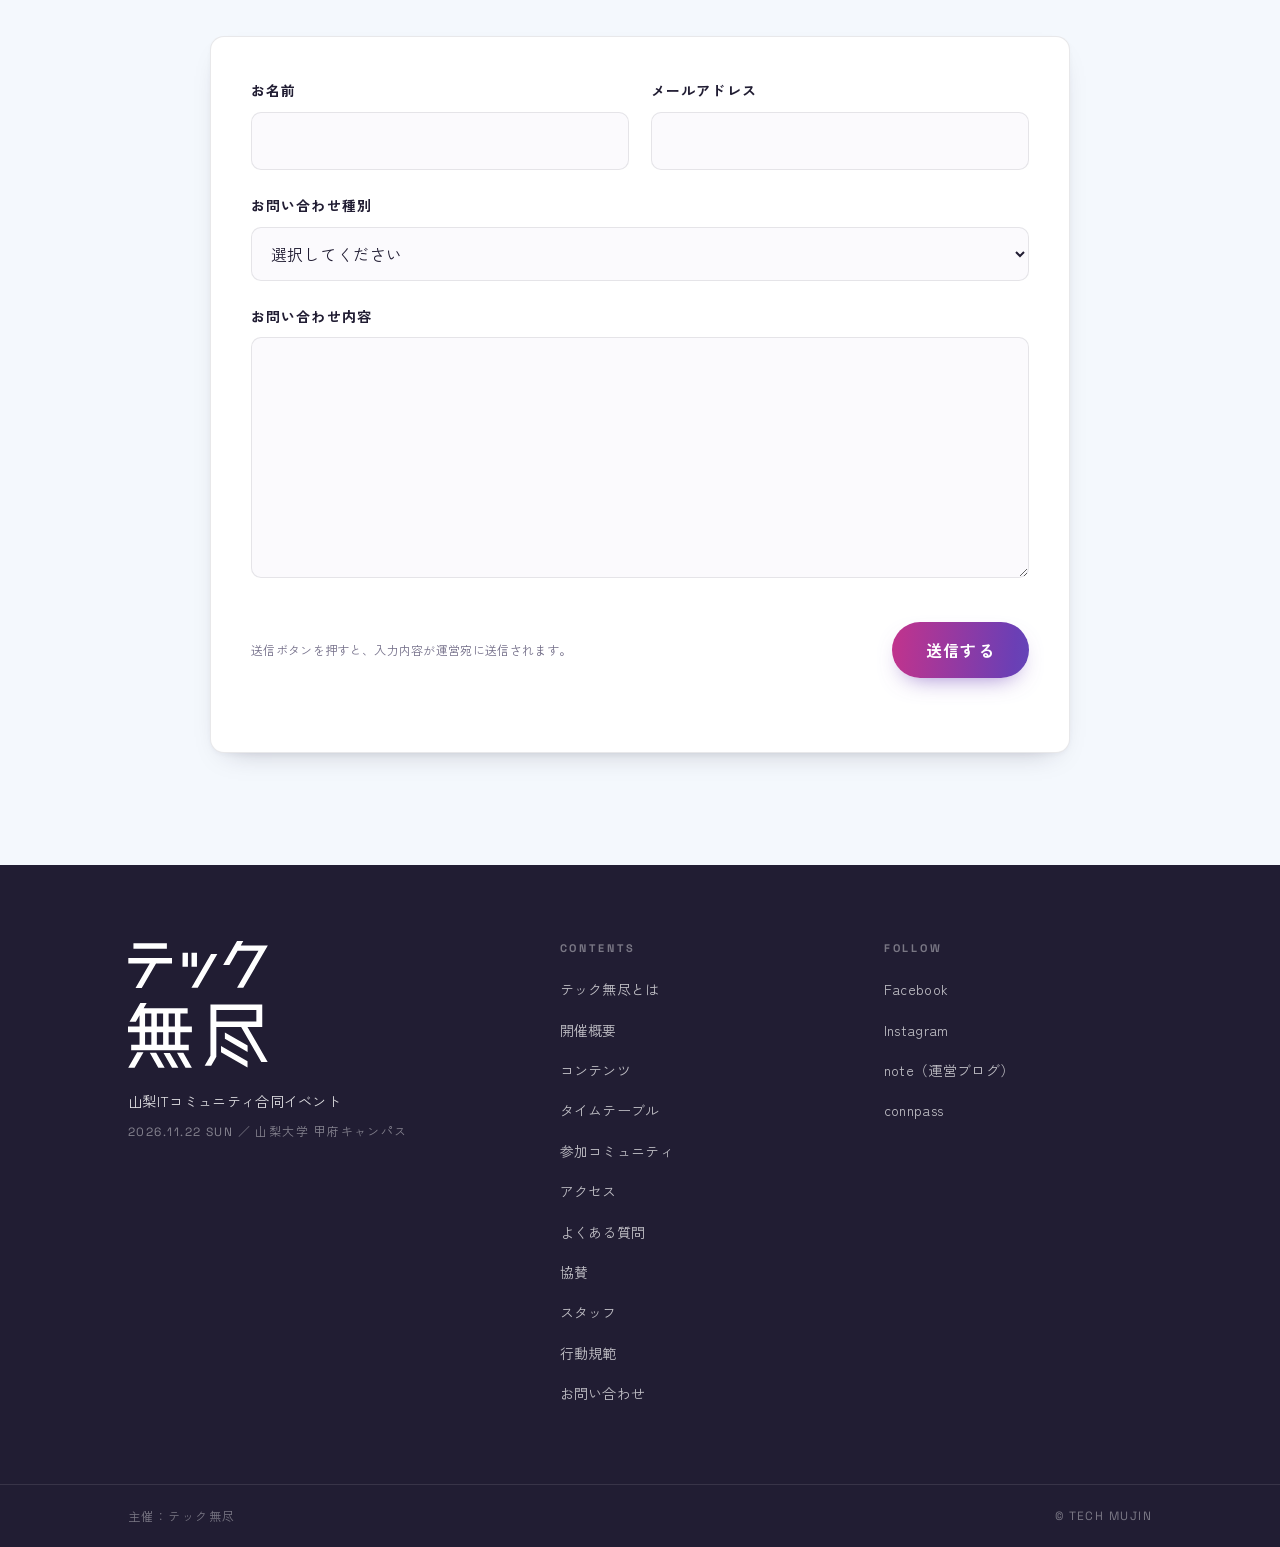
==== commit 6a2b750c: "ヒーローのイラストを差し替え、写真の上に同じ幅で配置 - ベース画像を、トーンの入った新しいイラストに差し替え   （前の線画は透過・低不透明度でも周囲と馴染まなかったため） - 写真の上（先頭）に移" ====
--- a/public/index.html
+++ b/public/index.html
@@ -117,11 +117,11 @@
       </div>
 
       <div class="hero-visual">
+        <img class="hero-illust" src="images/hall-illustration.jpg" alt="会場ホールで発表を聞く参加者と、ブースで話す人たちを描いたイラスト">
         <figure class="hero-photo">
           <img src="images/bg.jpg" alt="会場となる山梨大学 甲府キャンパス 共創環境棟の外観">
           <figcaption>会場：共創環境棟</figcaption>
         </figure>
-        <img class="hero-illust" src="images/hall-illustration.png" alt="会場ホールで発表を聞く参加者と、ブースで話す人たちを描いたイラスト">
       </div>
     </div>
   </section>
--- a/public/style.css
+++ b/public/style.css
@@ -512,14 +512,13 @@
   box-shadow: var(--shadow-lg);
 }
 
-/* 枠は付けず、線を薄くして地の色に溶け込ませる。
-   写真の下に十分な余白を取り、主張させずに雰囲気だけを添える */
+/* 写真と同じ幅・同じ角丸で、写真の上に置く。
+   下に余白を取り、写真と詰まって見えないようにする */
 .hero-illust {
-  /* 左右のはみ出し分だけ列より広くする */
-  width: calc(100% + 96px);
-  max-width: none;
-  margin: clamp(26px, 3.4vw, 40px) -40px 0 -56px;
-  opacity: 0.4;
+  width: 100%;
+  margin-bottom: clamp(16px, 2.2vw, 24px);
+  border-radius: var(--radius);
+  box-shadow: var(--shadow);
 }
 .hero-photo img {
   width: 100%;
@@ -1395,8 +1394,7 @@
   .hero-facts { justify-content: center; }
   .hero-actions { justify-content: center; }
   .hero-visual { order: 2; }
-  /* 1カラムでは左右へのはみ出しをやめる */
-  .hero-illust { width: 100%; margin: clamp(20px, 3vw, 28px) 0 0; }
+  .hero-illust { margin-bottom: clamp(14px, 2.4vw, 20px); }
   .access-grid { grid-template-columns: 1fr; }
 
   .footer-inner { grid-template-columns: 1fr 1fr; }
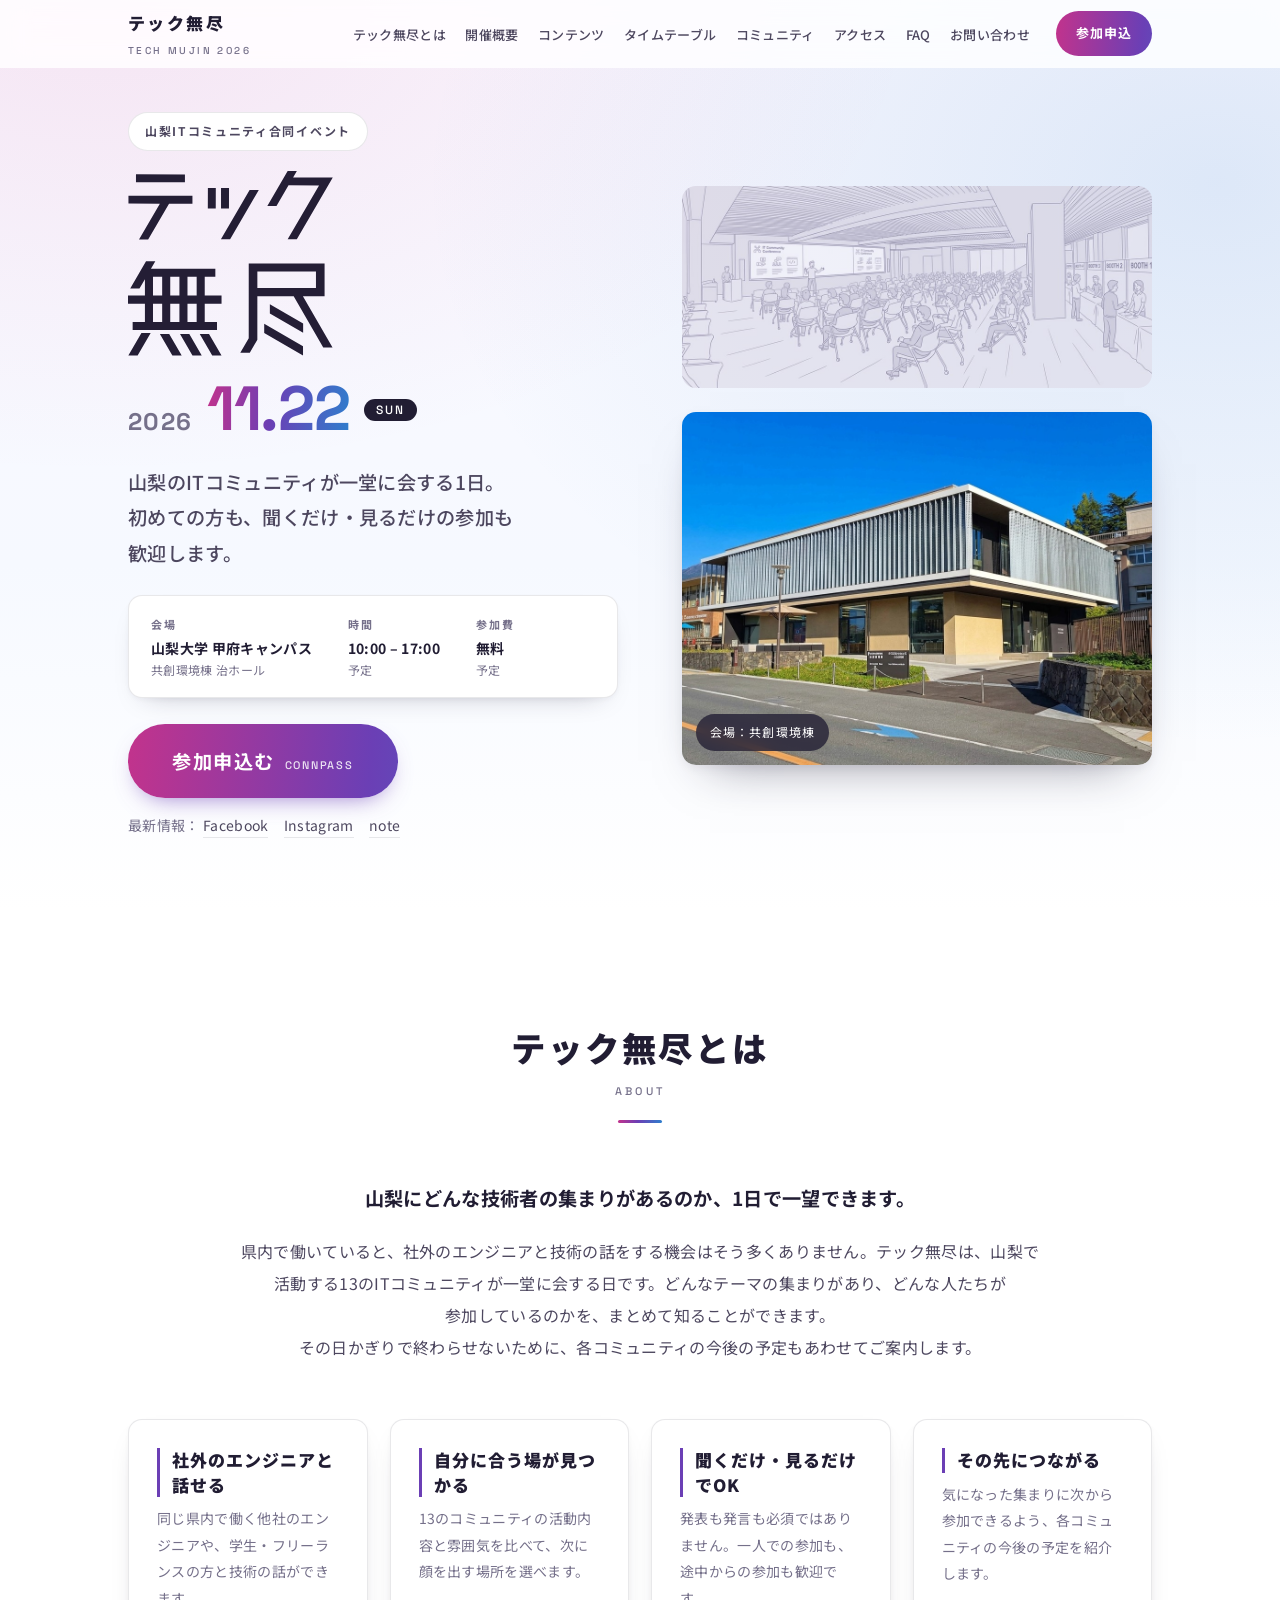
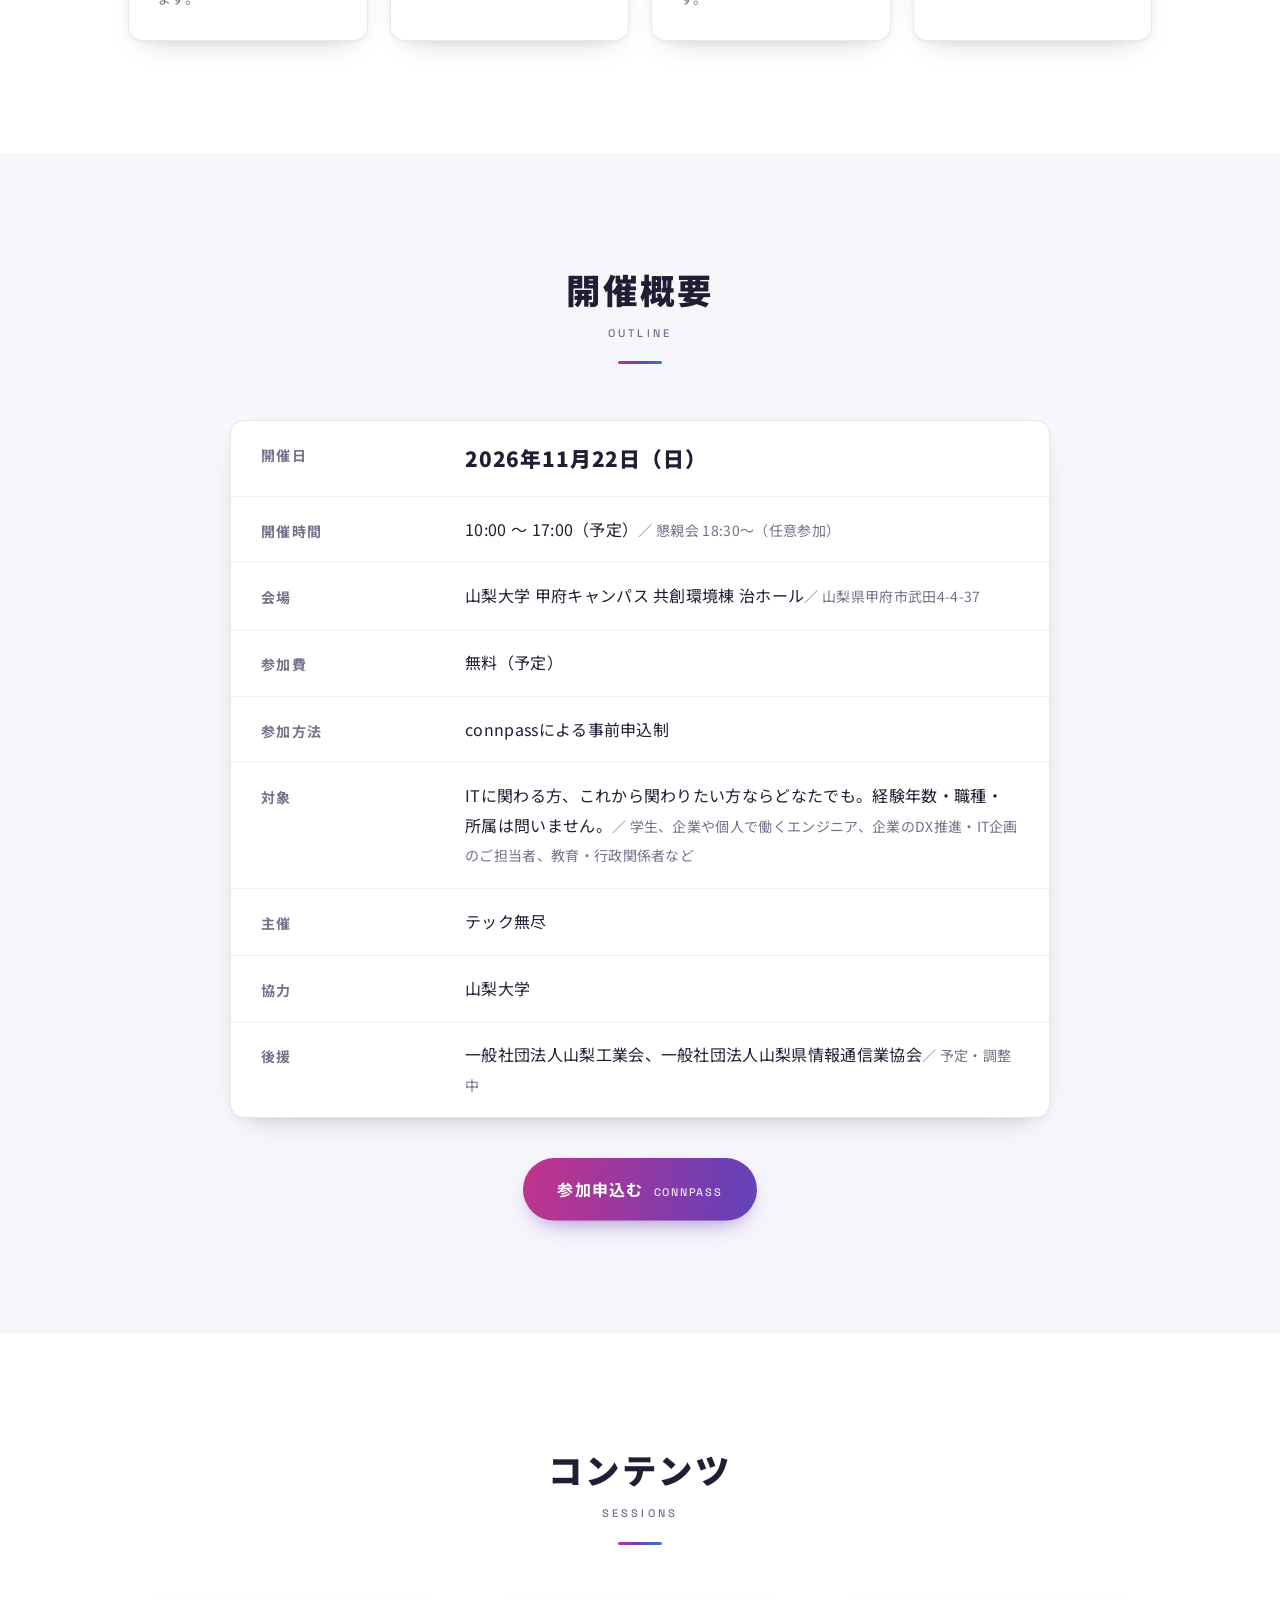
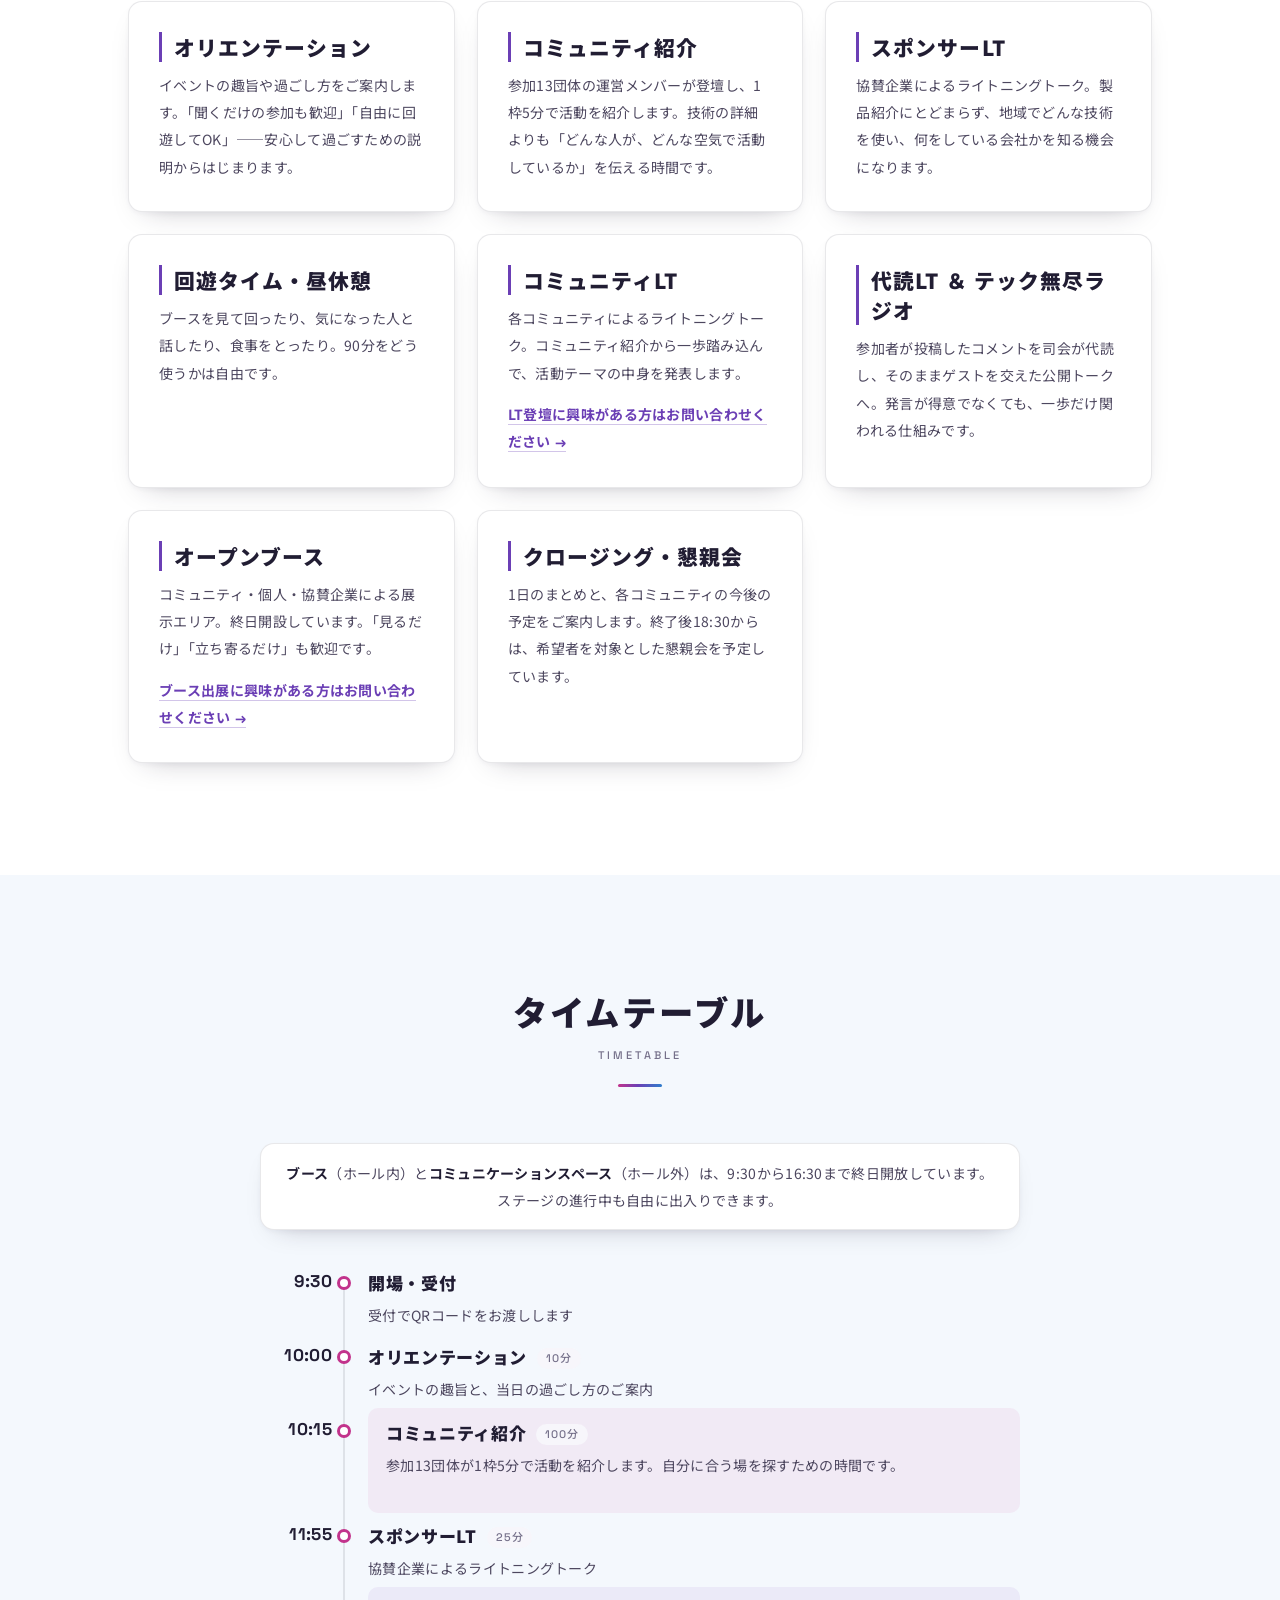
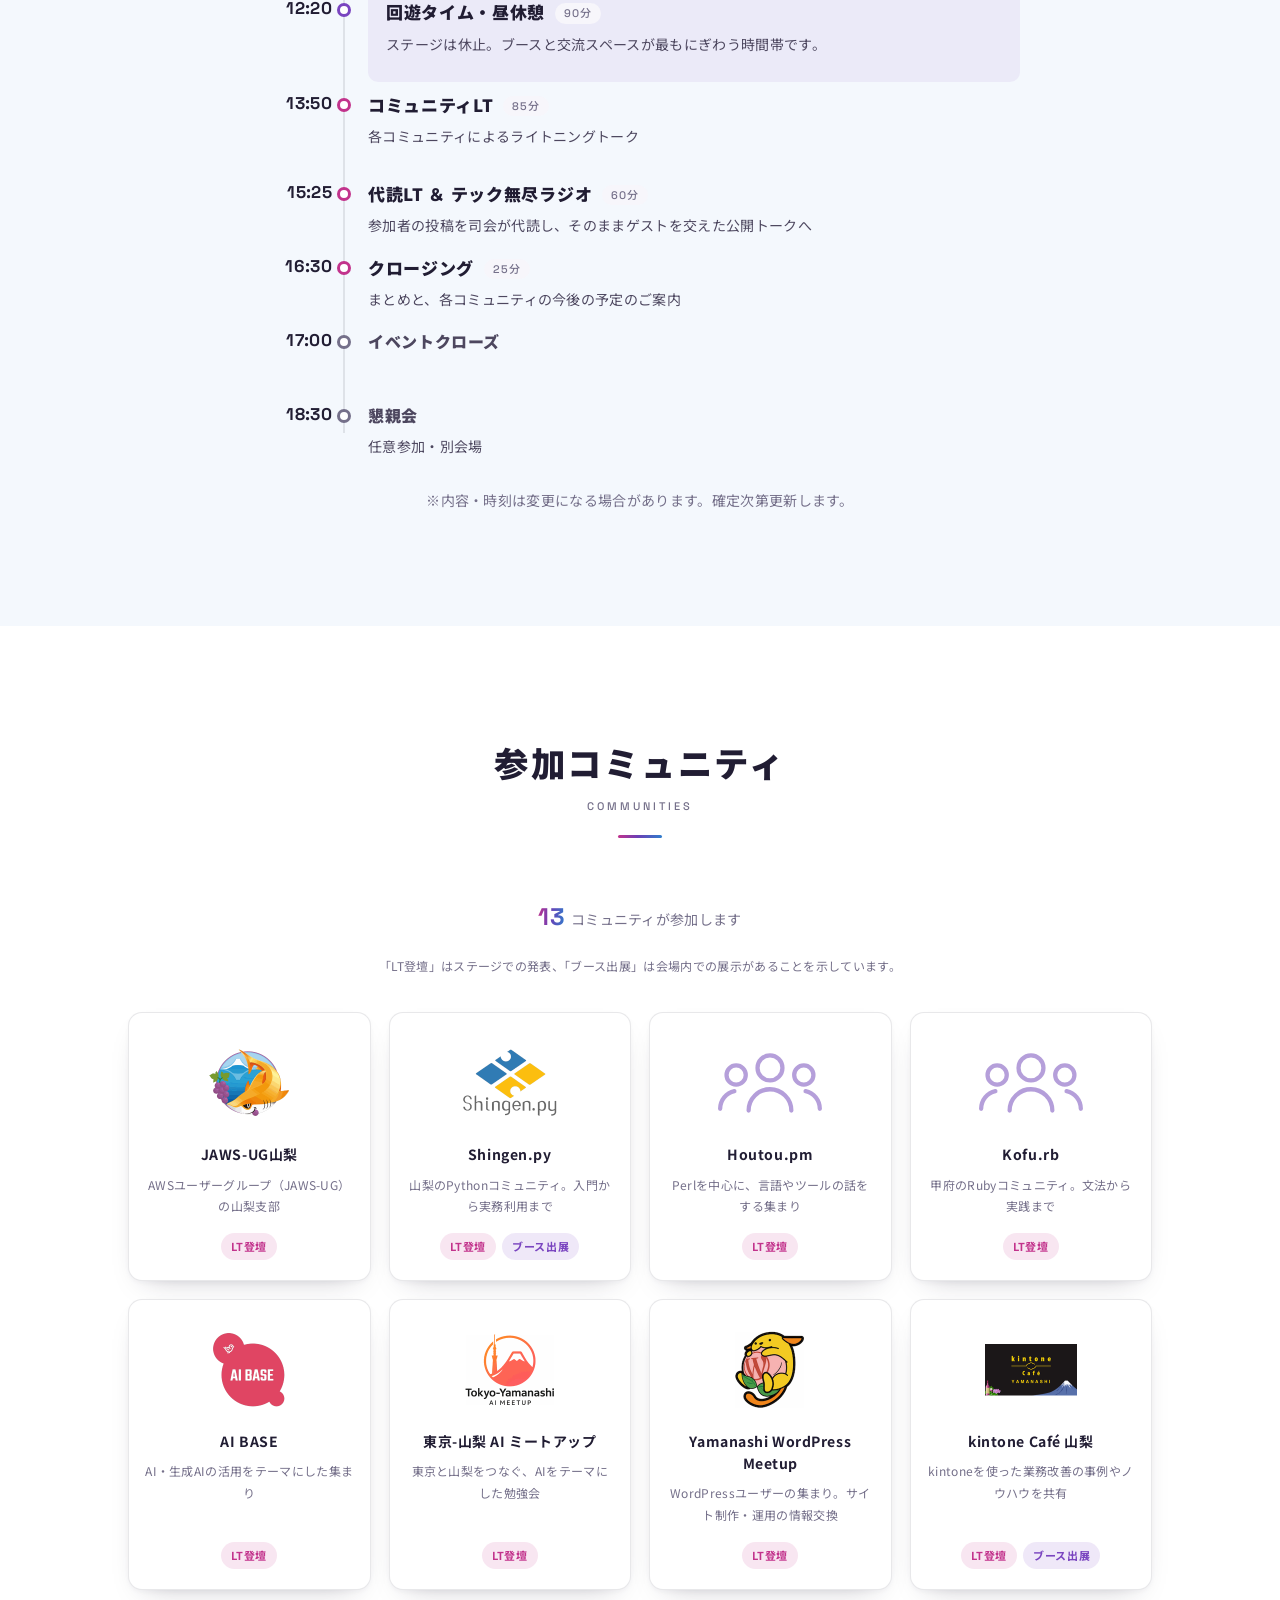
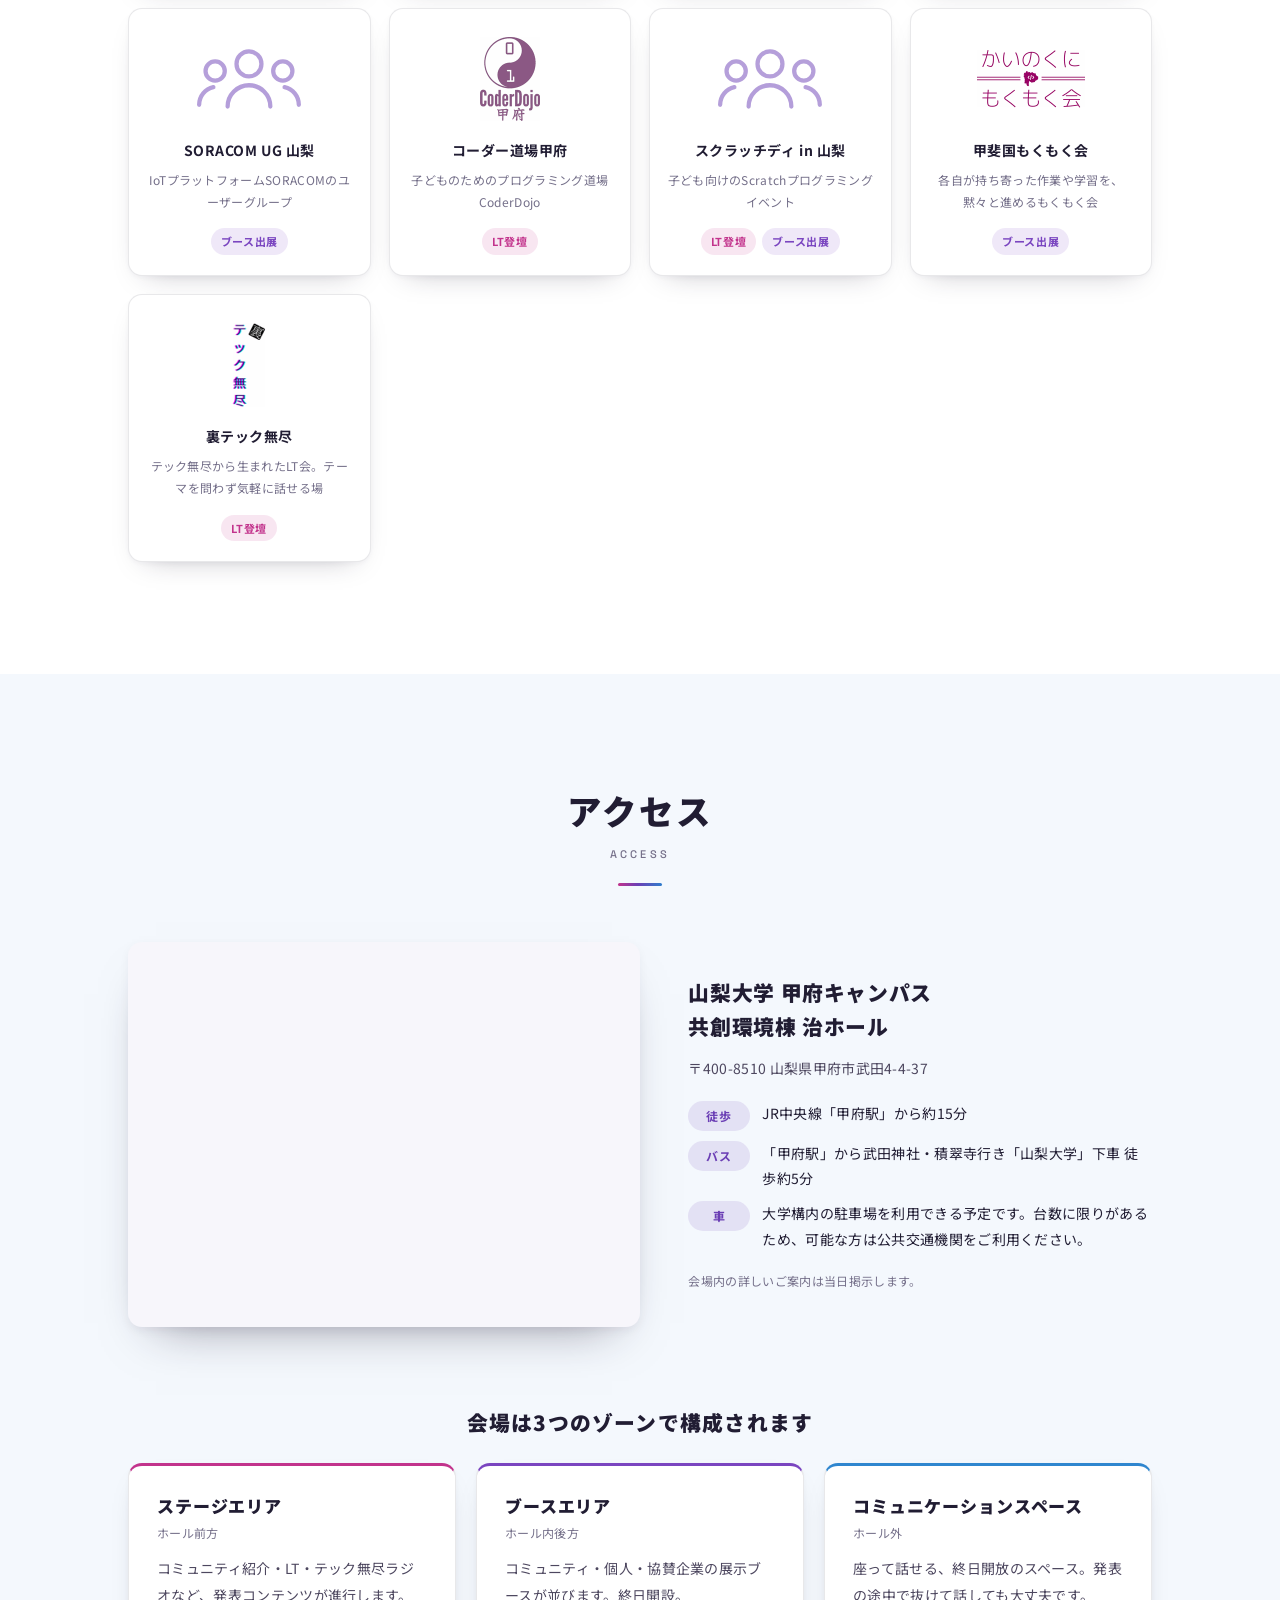
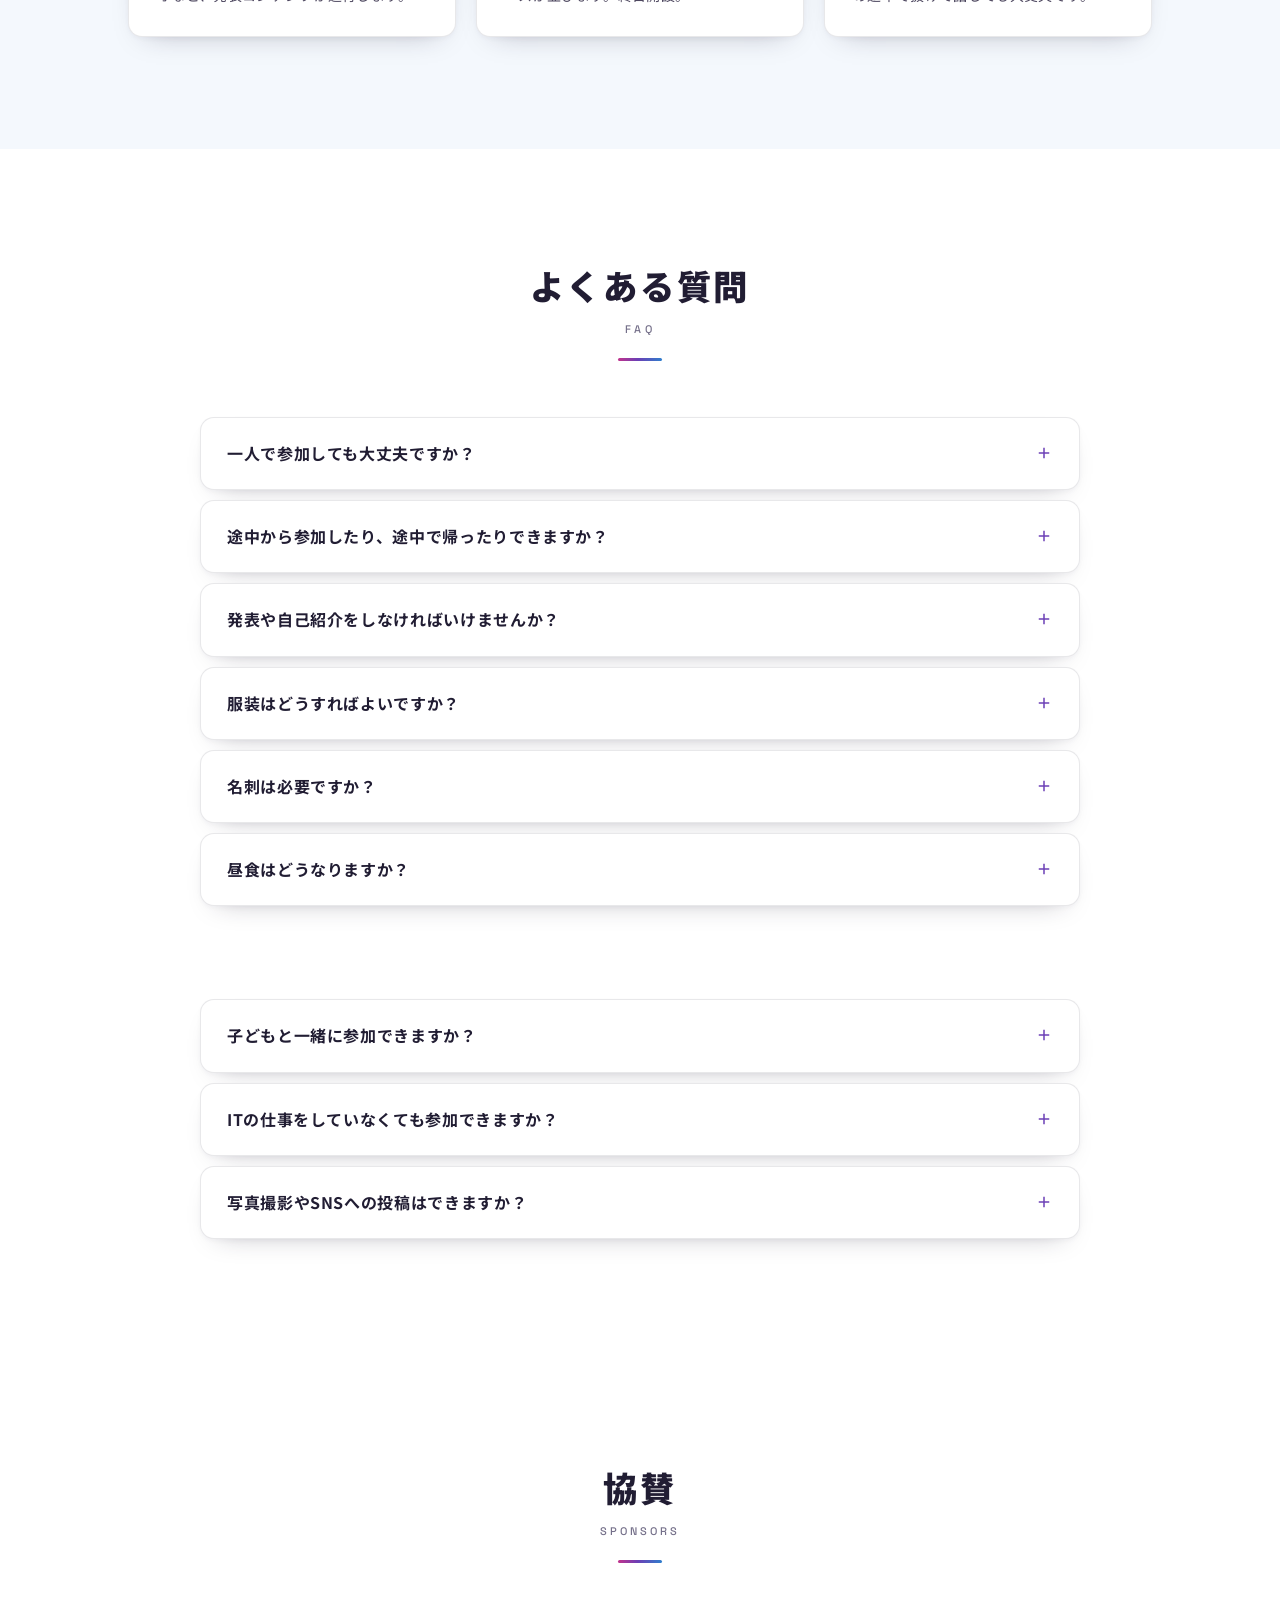
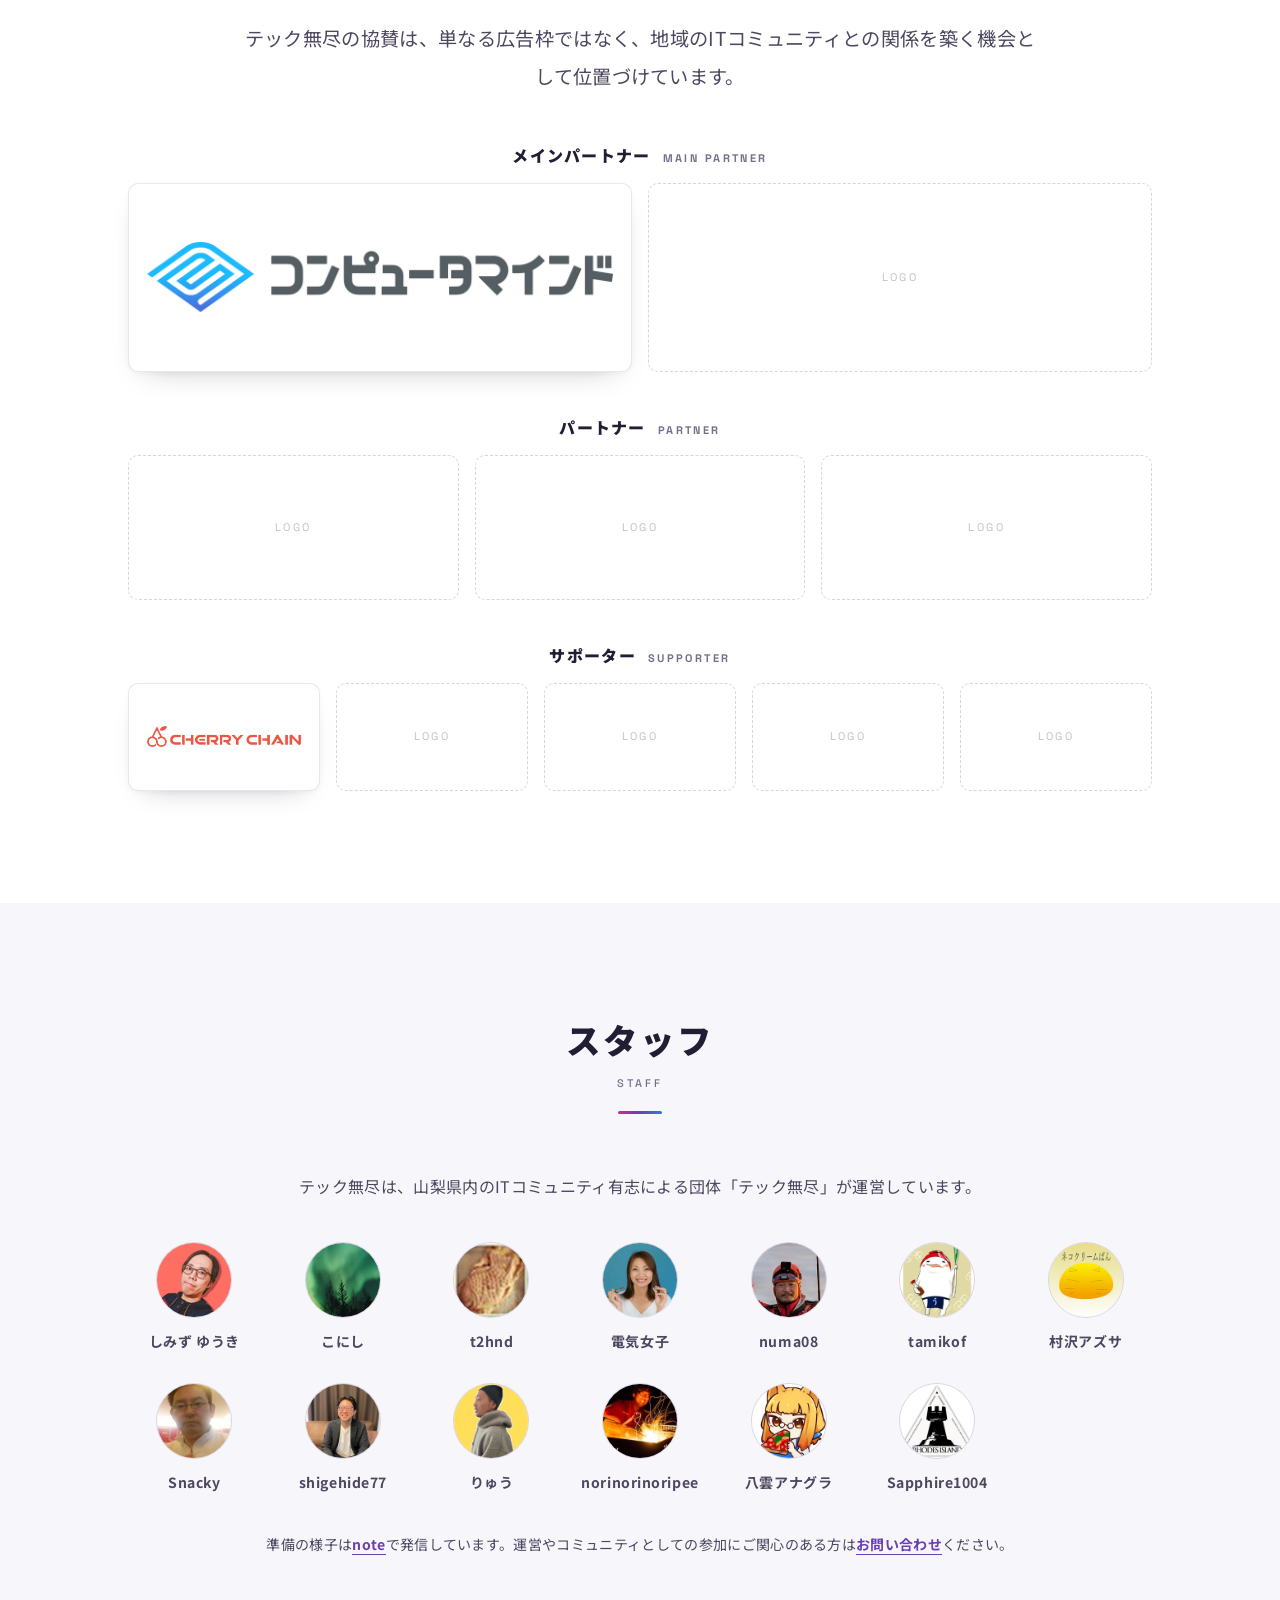
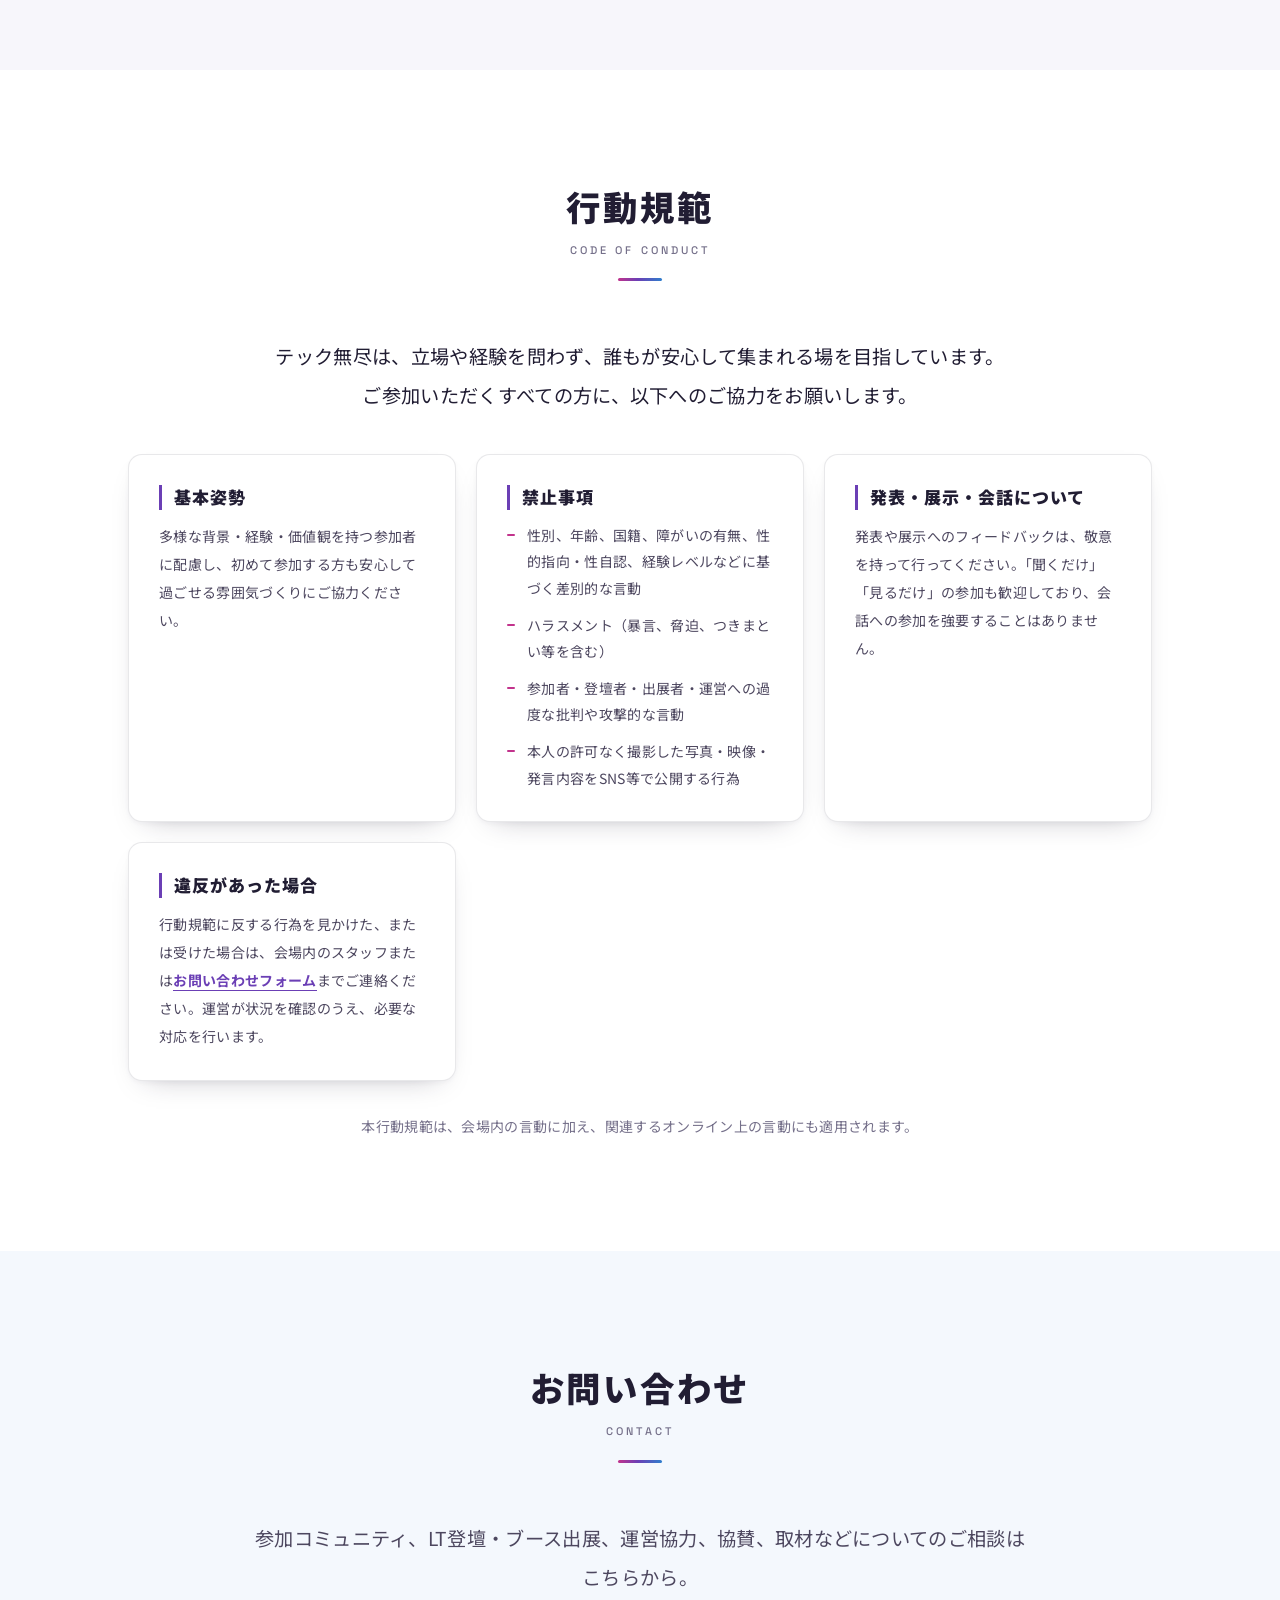
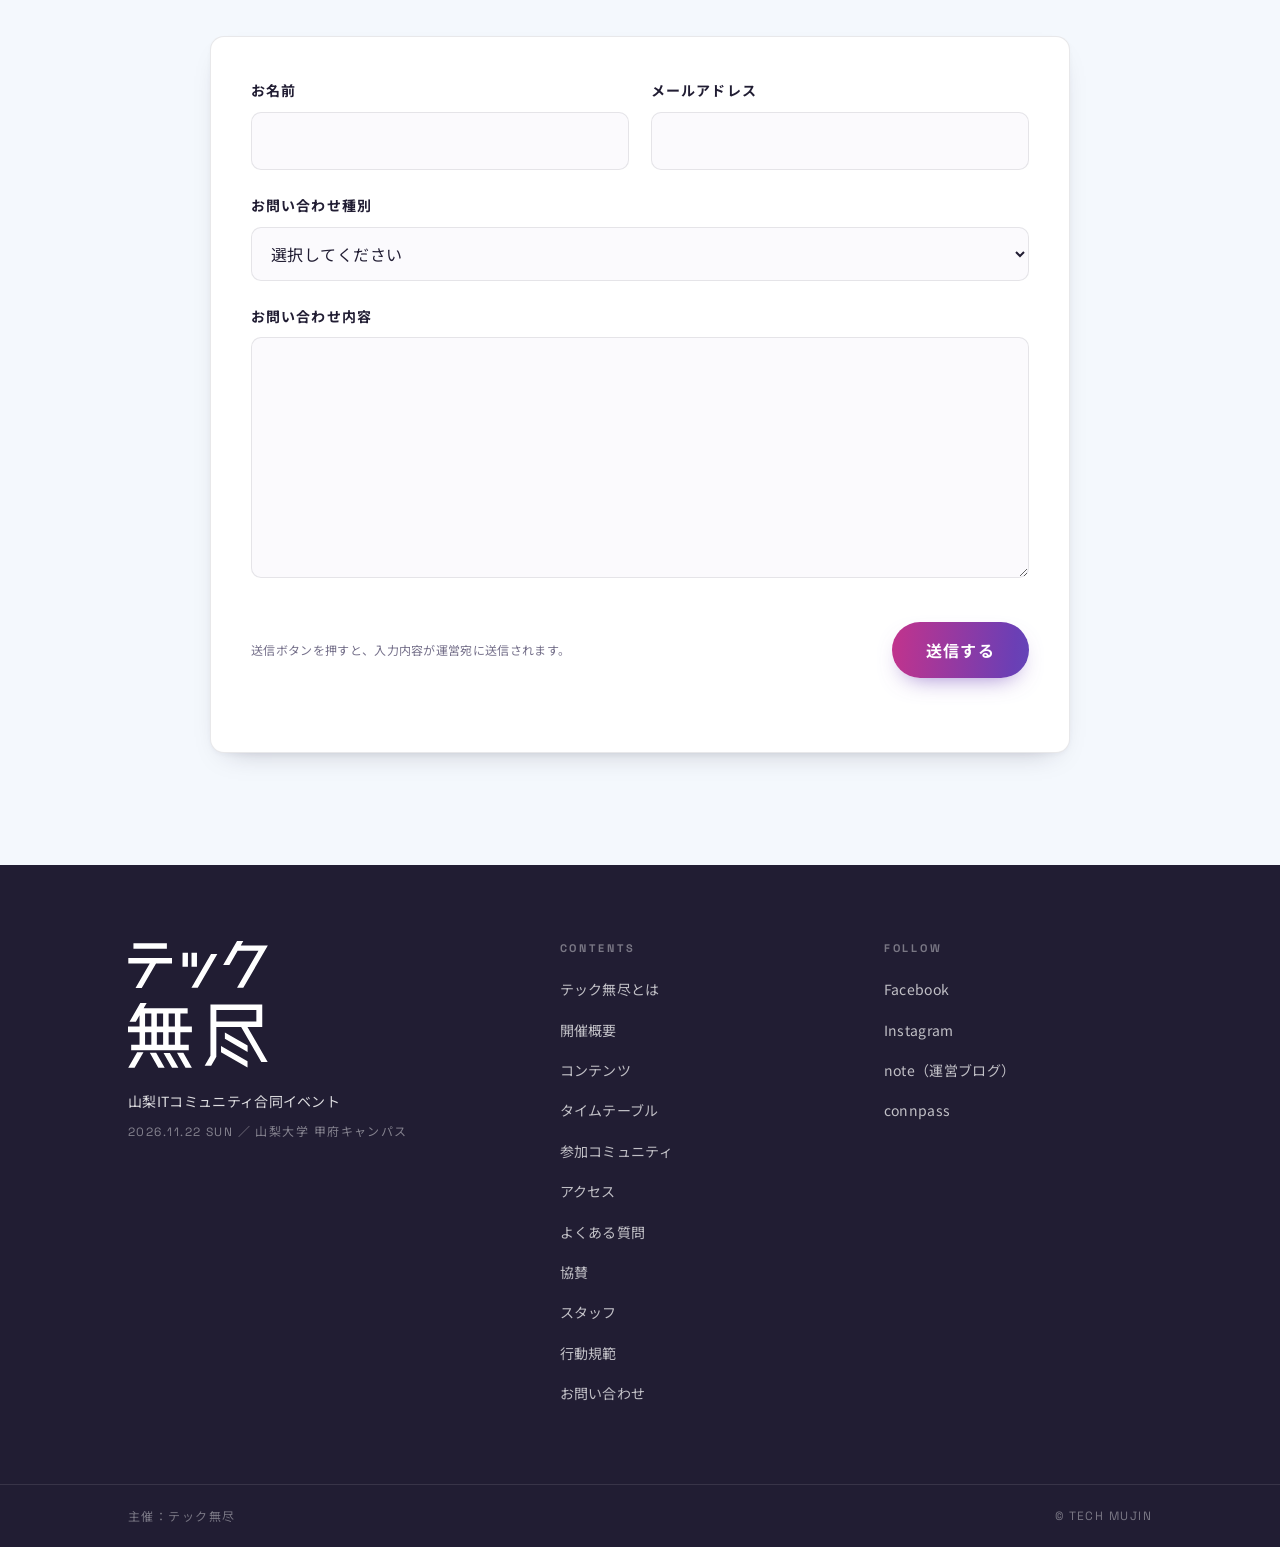
==== commit f0f2d80e: "和文書体を Noto Sans JP に変更 Zen Kaku Gothic New は終端に丸みのある柔らかい書体で、幾何学的で 角のあるロゴと性格が合っていなかった。中立的な Noto Sans " ====
--- a/public/index.html
+++ b/public/index.html
@@ -24,7 +24,7 @@
   <!-- フォント -->
   <link rel="preconnect" href="https://fonts.googleapis.com">
   <link rel="preconnect" href="https://fonts.gstatic.com" crossorigin>
-  <link href="https://fonts.googleapis.com/css2?family=Zen+Kaku+Gothic+New:wght@400;500;700;900&family=Space+Grotesk:wght@500;700&display=swap" rel="stylesheet">
+  <link href="https://fonts.googleapis.com/css2?family=Noto+Sans+JP:wght@400;500;700;900&family=Space+Grotesk:wght@500;700&display=swap" rel="stylesheet">
 
   <link rel="stylesheet" href="style.css">
 
--- a/public/style.css
+++ b/public/style.css
@@ -57,9 +57,11 @@
   --t3: #2f86cf;
 
   /* 書体 */
-  --f-jp: "Zen Kaku Gothic New", "Hiragino Kaku Gothic ProN", "Hiragino Sans",
-          "Noto Sans JP", "Yu Gothic", Meiryo, sans-serif;
-  --f-en: "Space Grotesk", "Zen Kaku Gothic New", sans-serif;
+  /* 和文は中立なNoto Sans JP。ロゴが幾何学的で主張が強いため、
+     本文側は性格を抑えて competing させない。数字と英字ラベルのみ Space Grotesk */
+  --f-jp: "Noto Sans JP", "Hiragino Kaku Gothic ProN", "Hiragino Sans",
+          "Yu Gothic", Meiryo, sans-serif;
+  --f-en: "Space Grotesk", "Noto Sans JP", sans-serif;
 
   /* 可変タイポ */
   --fs-hero-date: clamp(2.4rem, 6vw, 3.9rem);
@@ -513,12 +515,12 @@
 }
 
 /* 写真と同じ幅・同じ角丸で、写真の上に置く。
-   下に余白を取り、写真と詰まって見えないようにする */
+   影は付けず、紫系に色を寄せたうえで少し透過させ、地の色に馴染ませる */
 .hero-illust {
   width: 100%;
   margin-bottom: clamp(16px, 2.2vw, 24px);
   border-radius: var(--radius);
-  box-shadow: var(--shadow);
+  opacity: 0.72;
 }
 .hero-photo img {
   width: 100%;
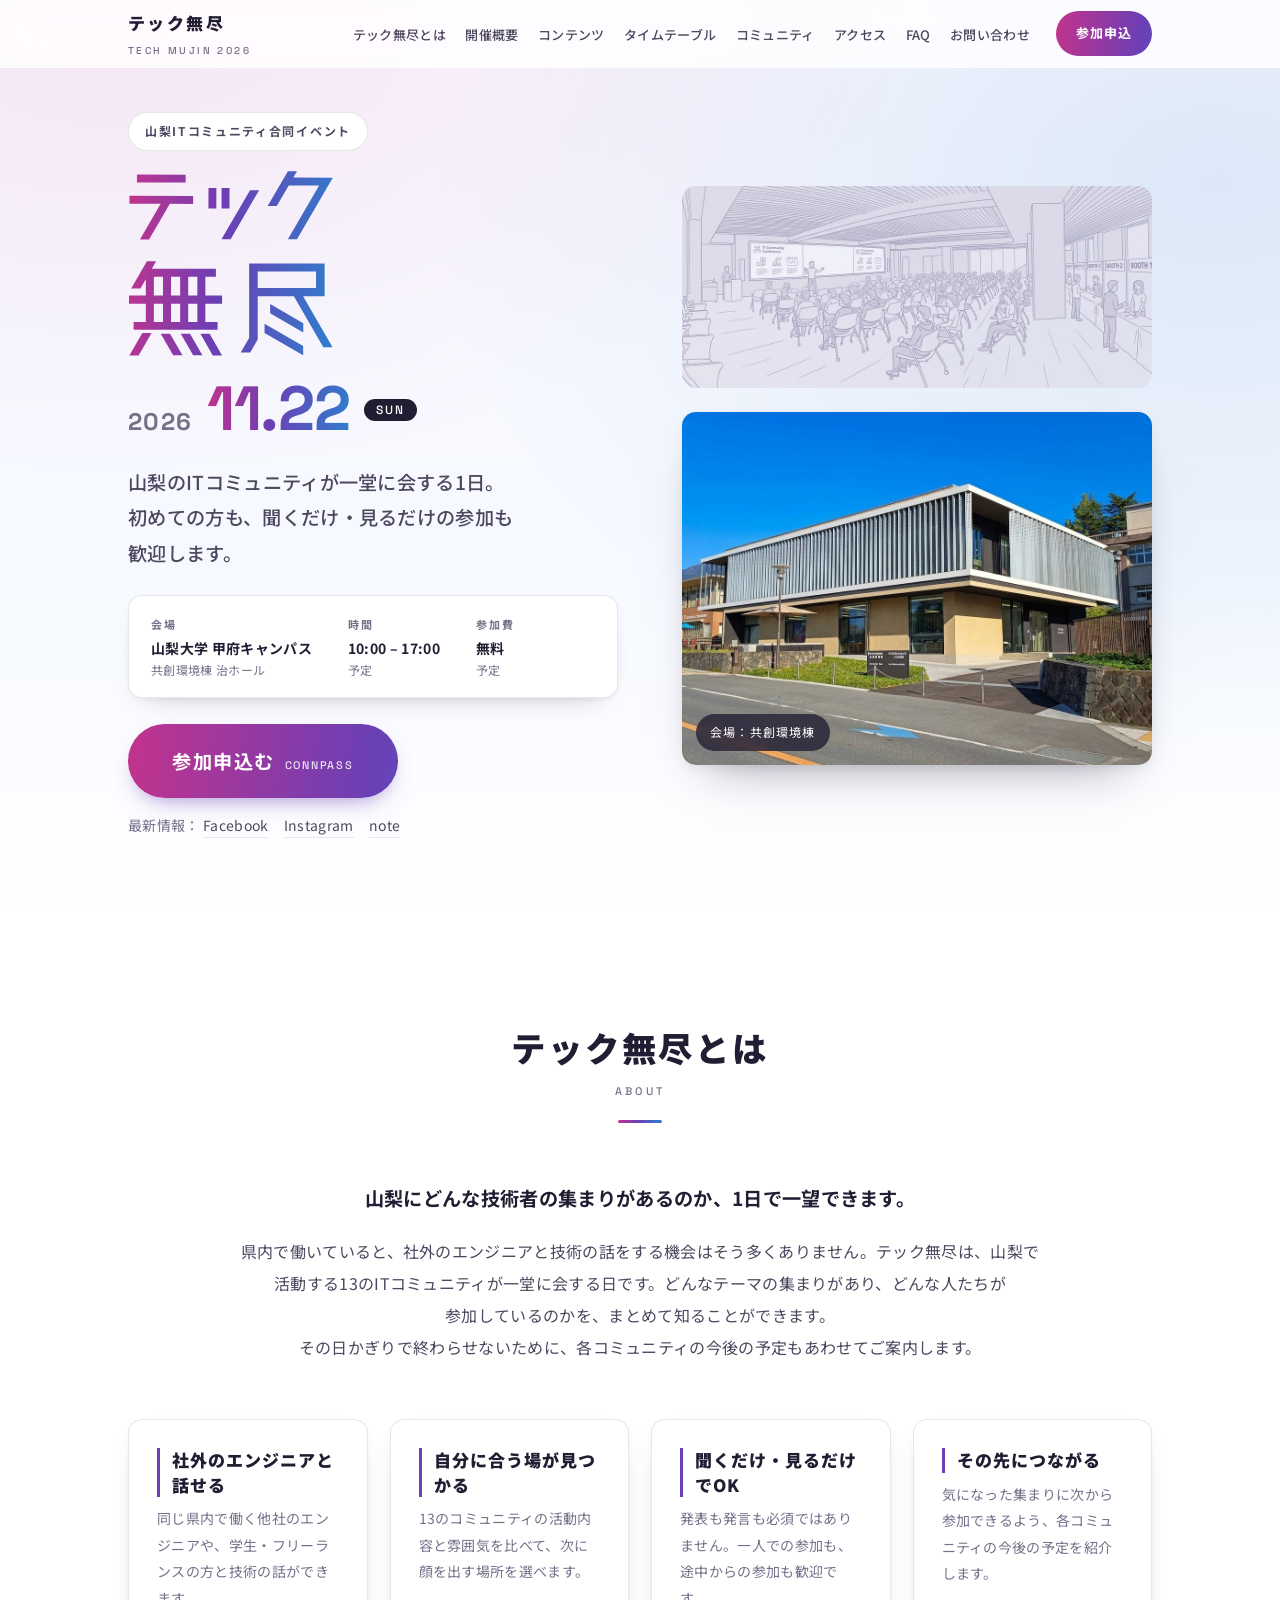
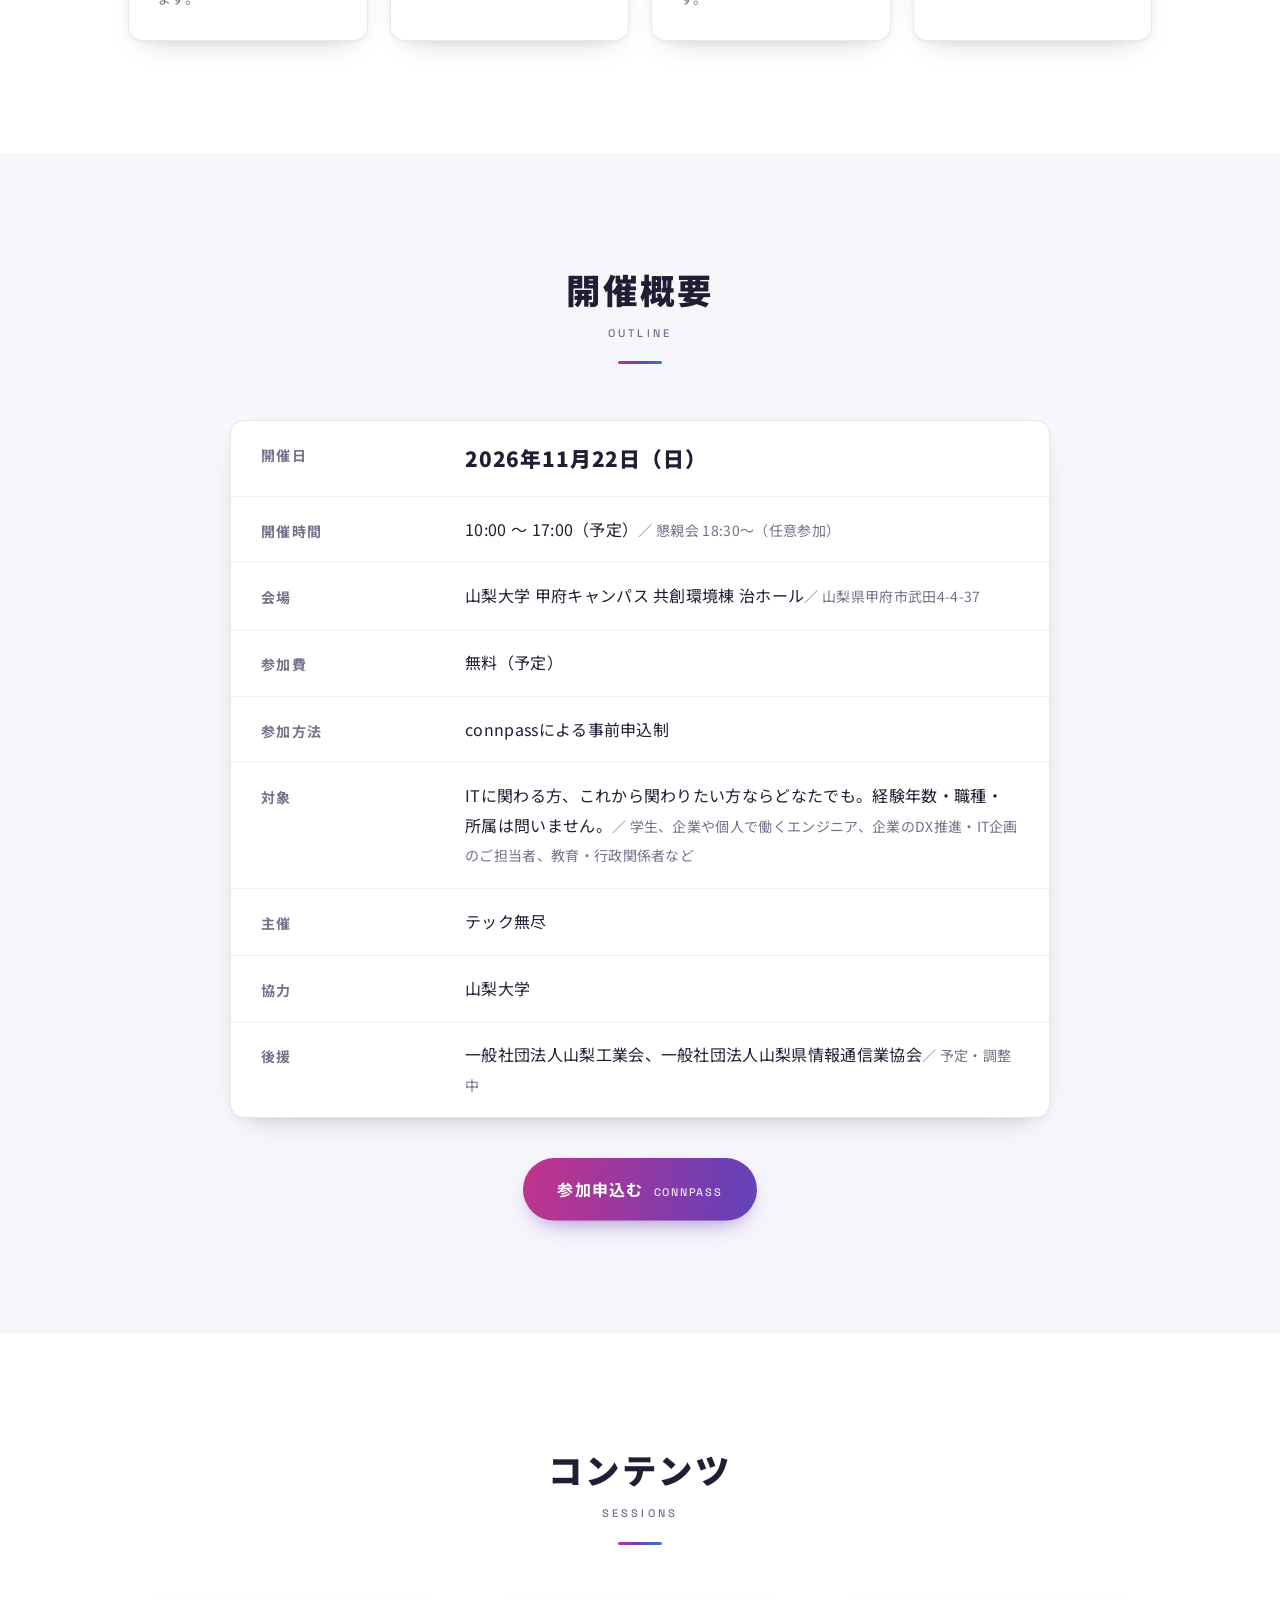
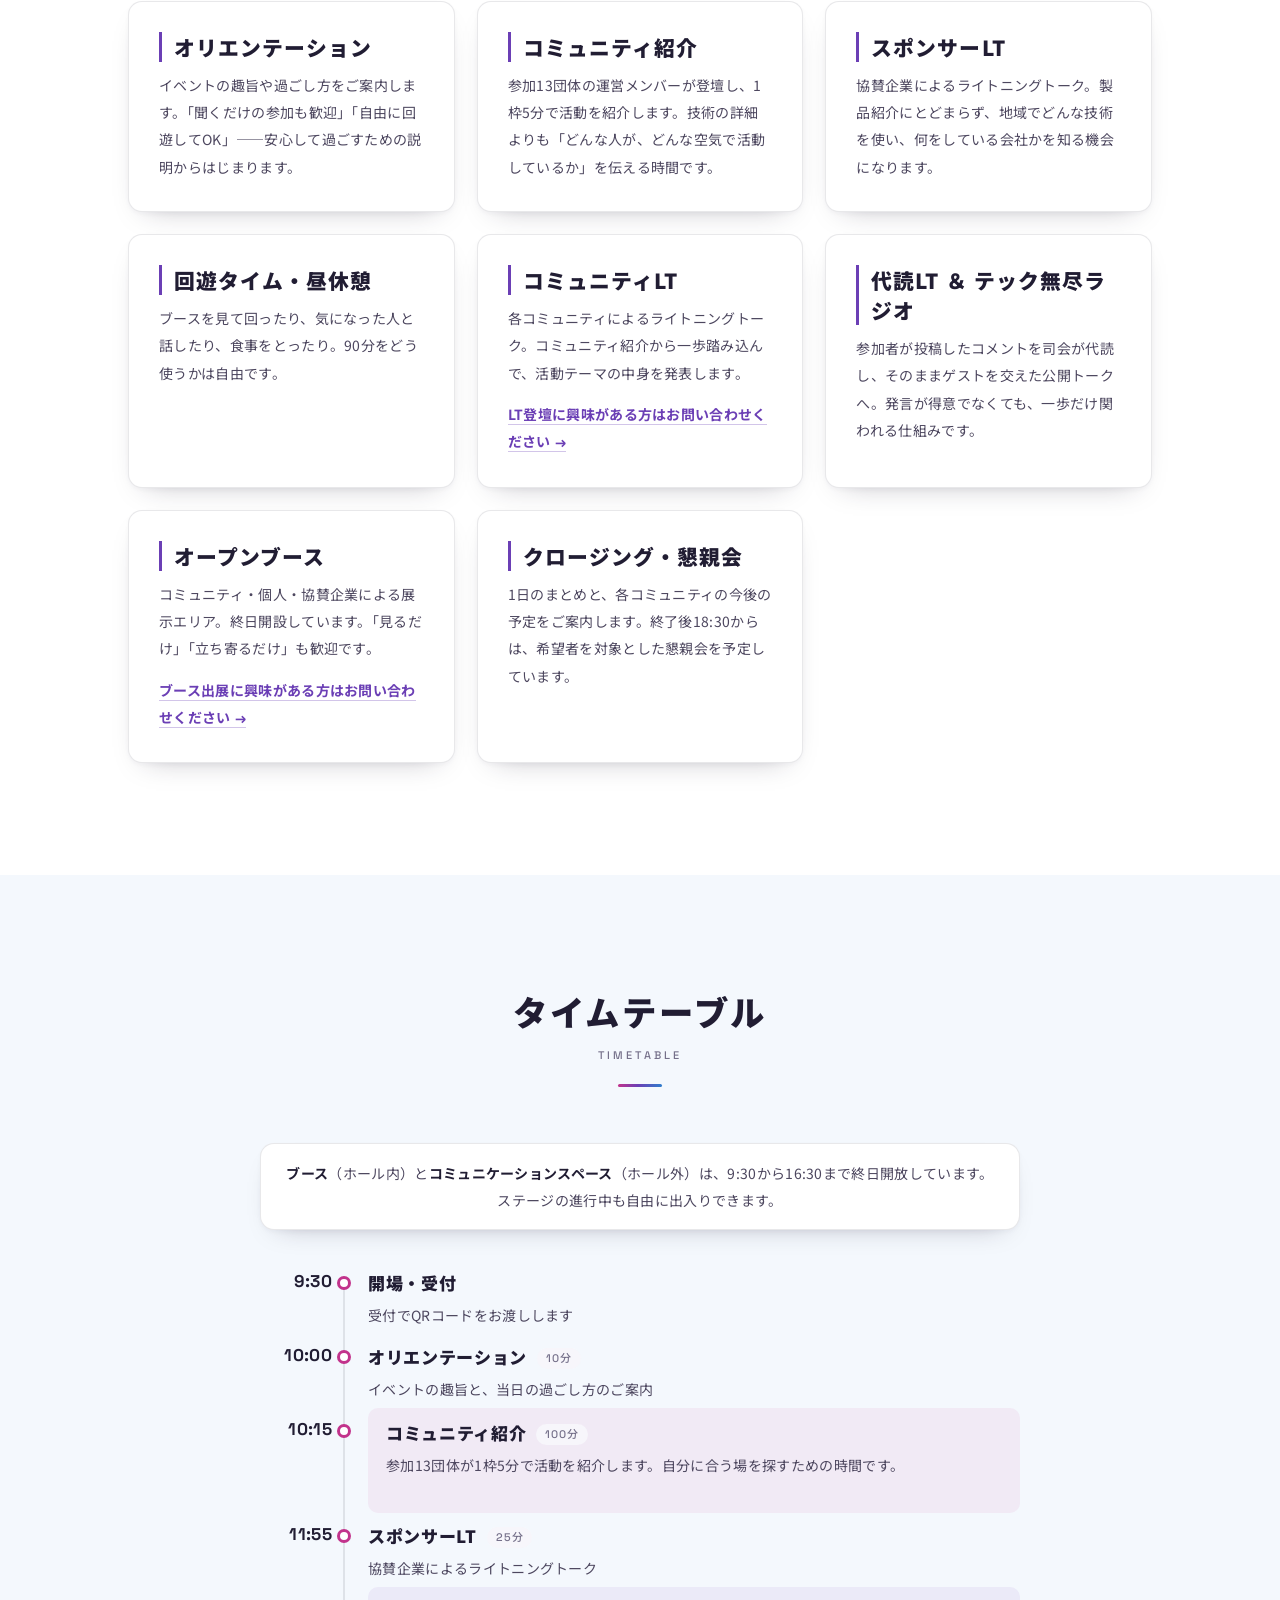
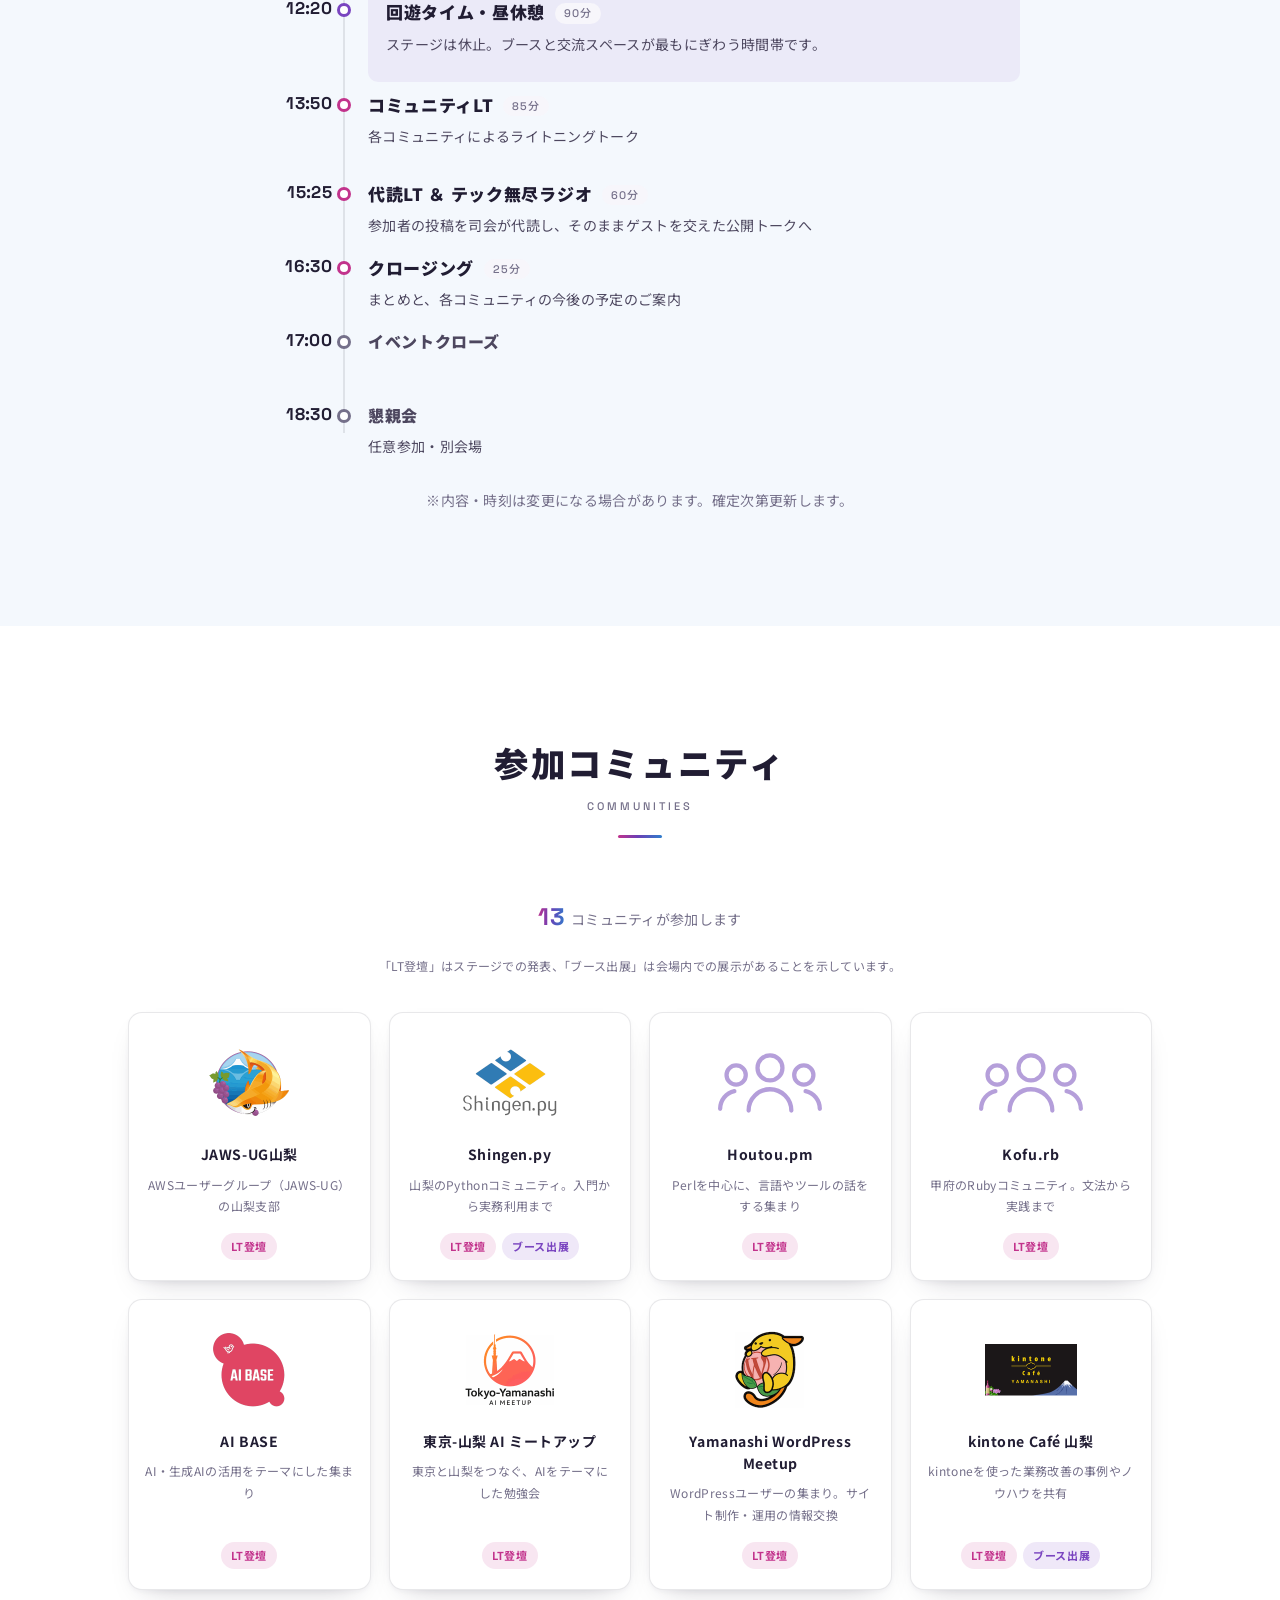
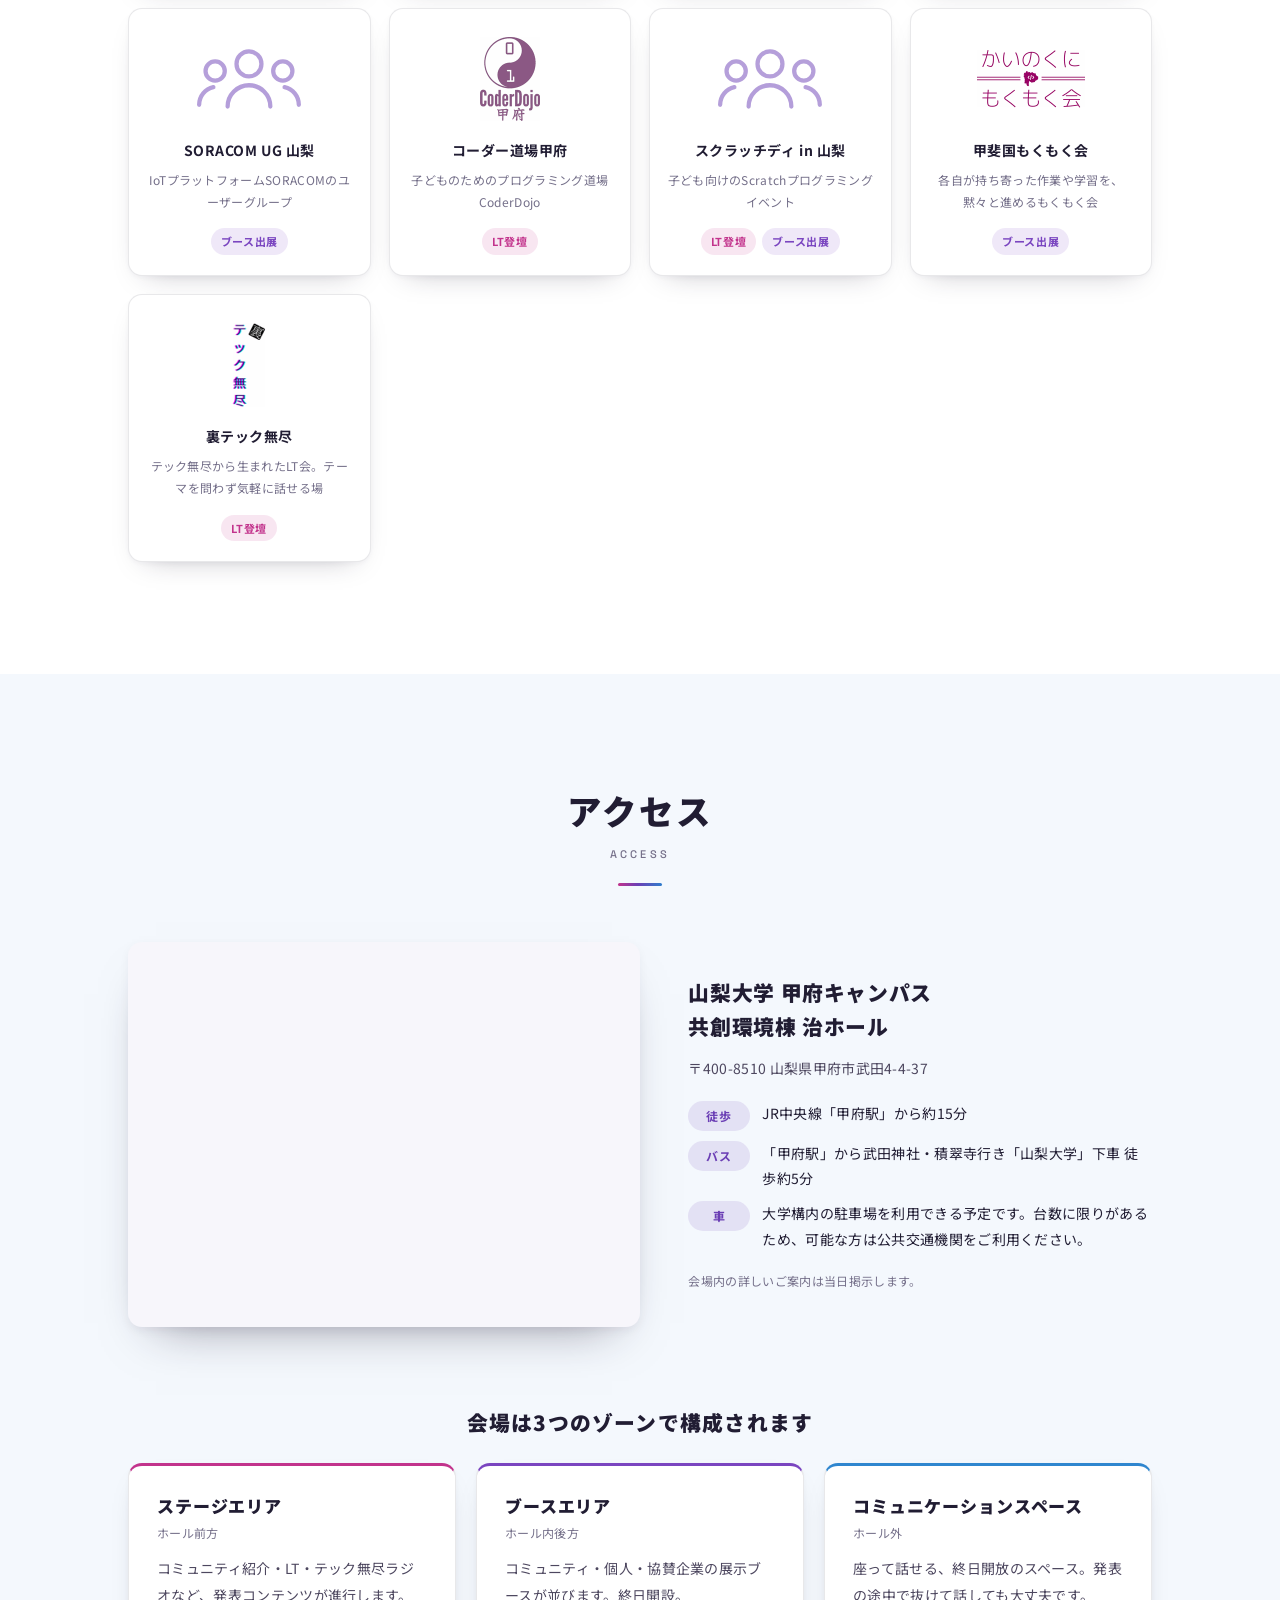
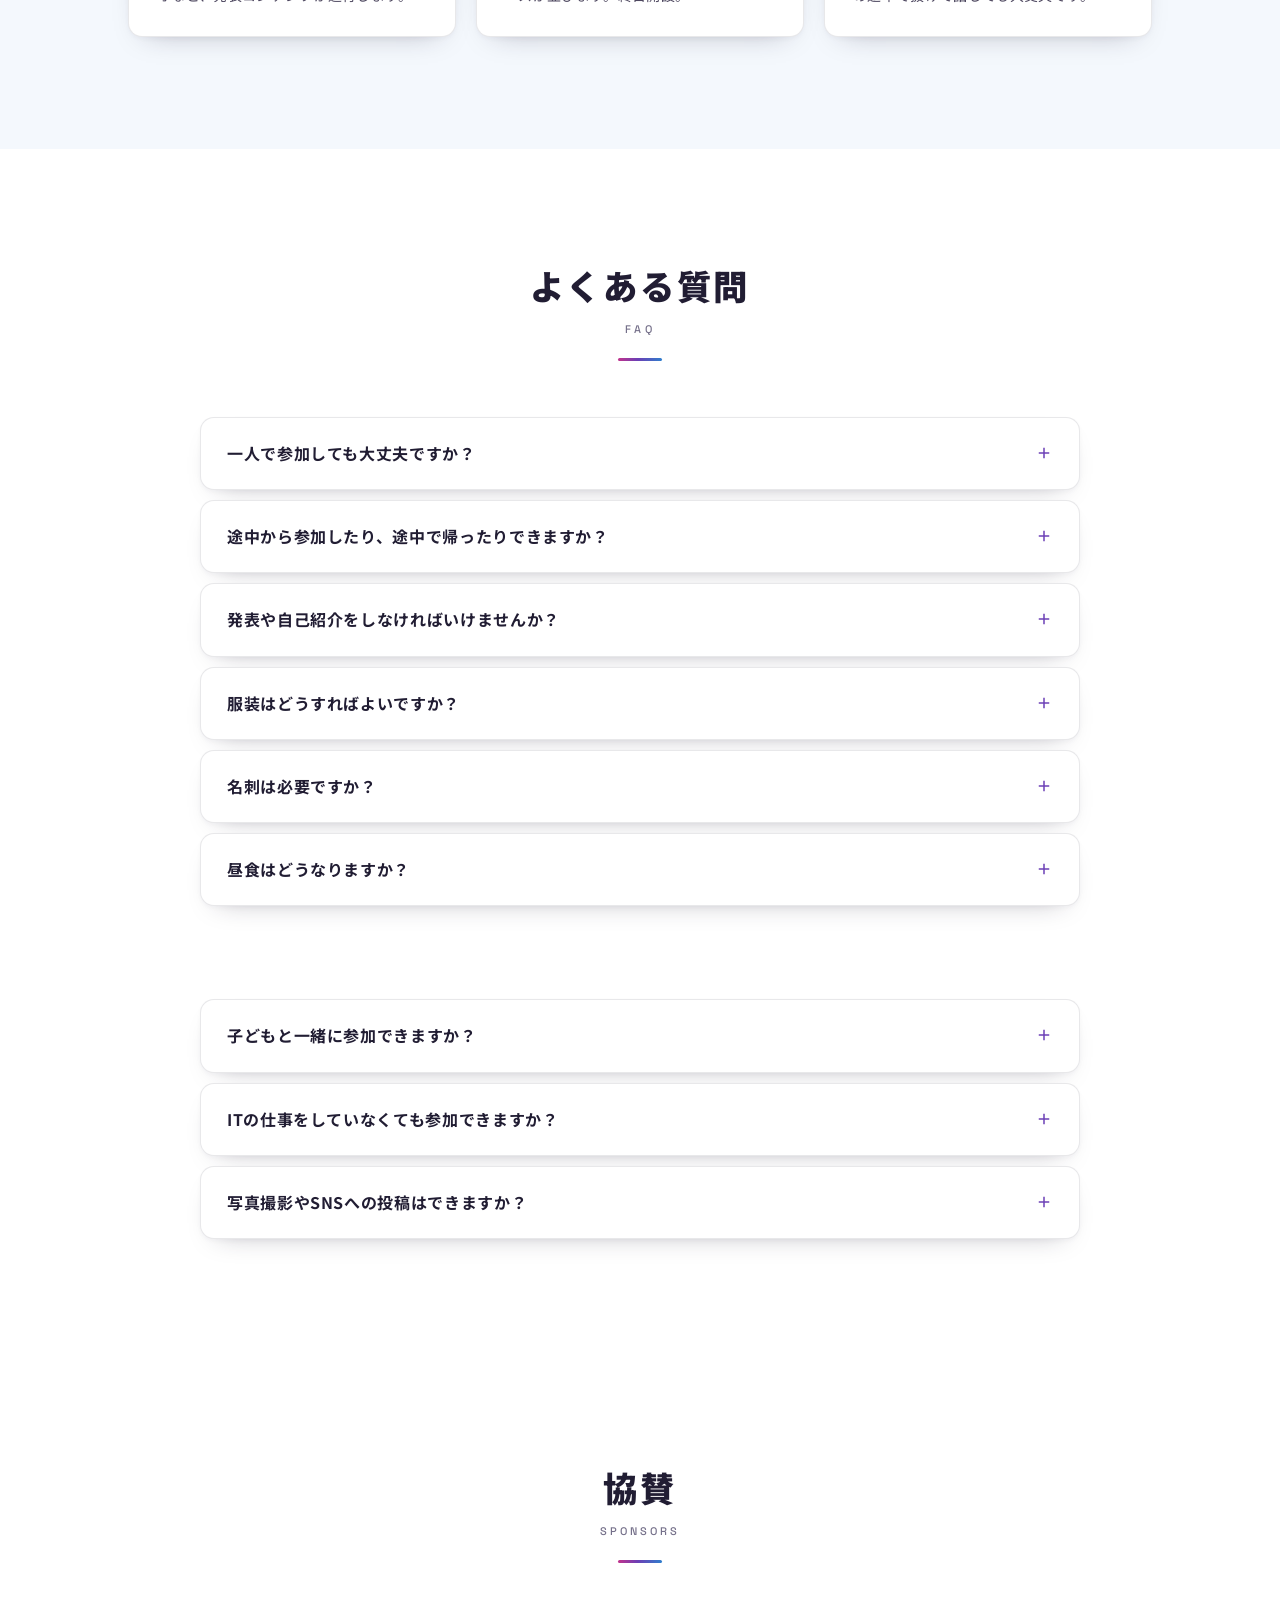
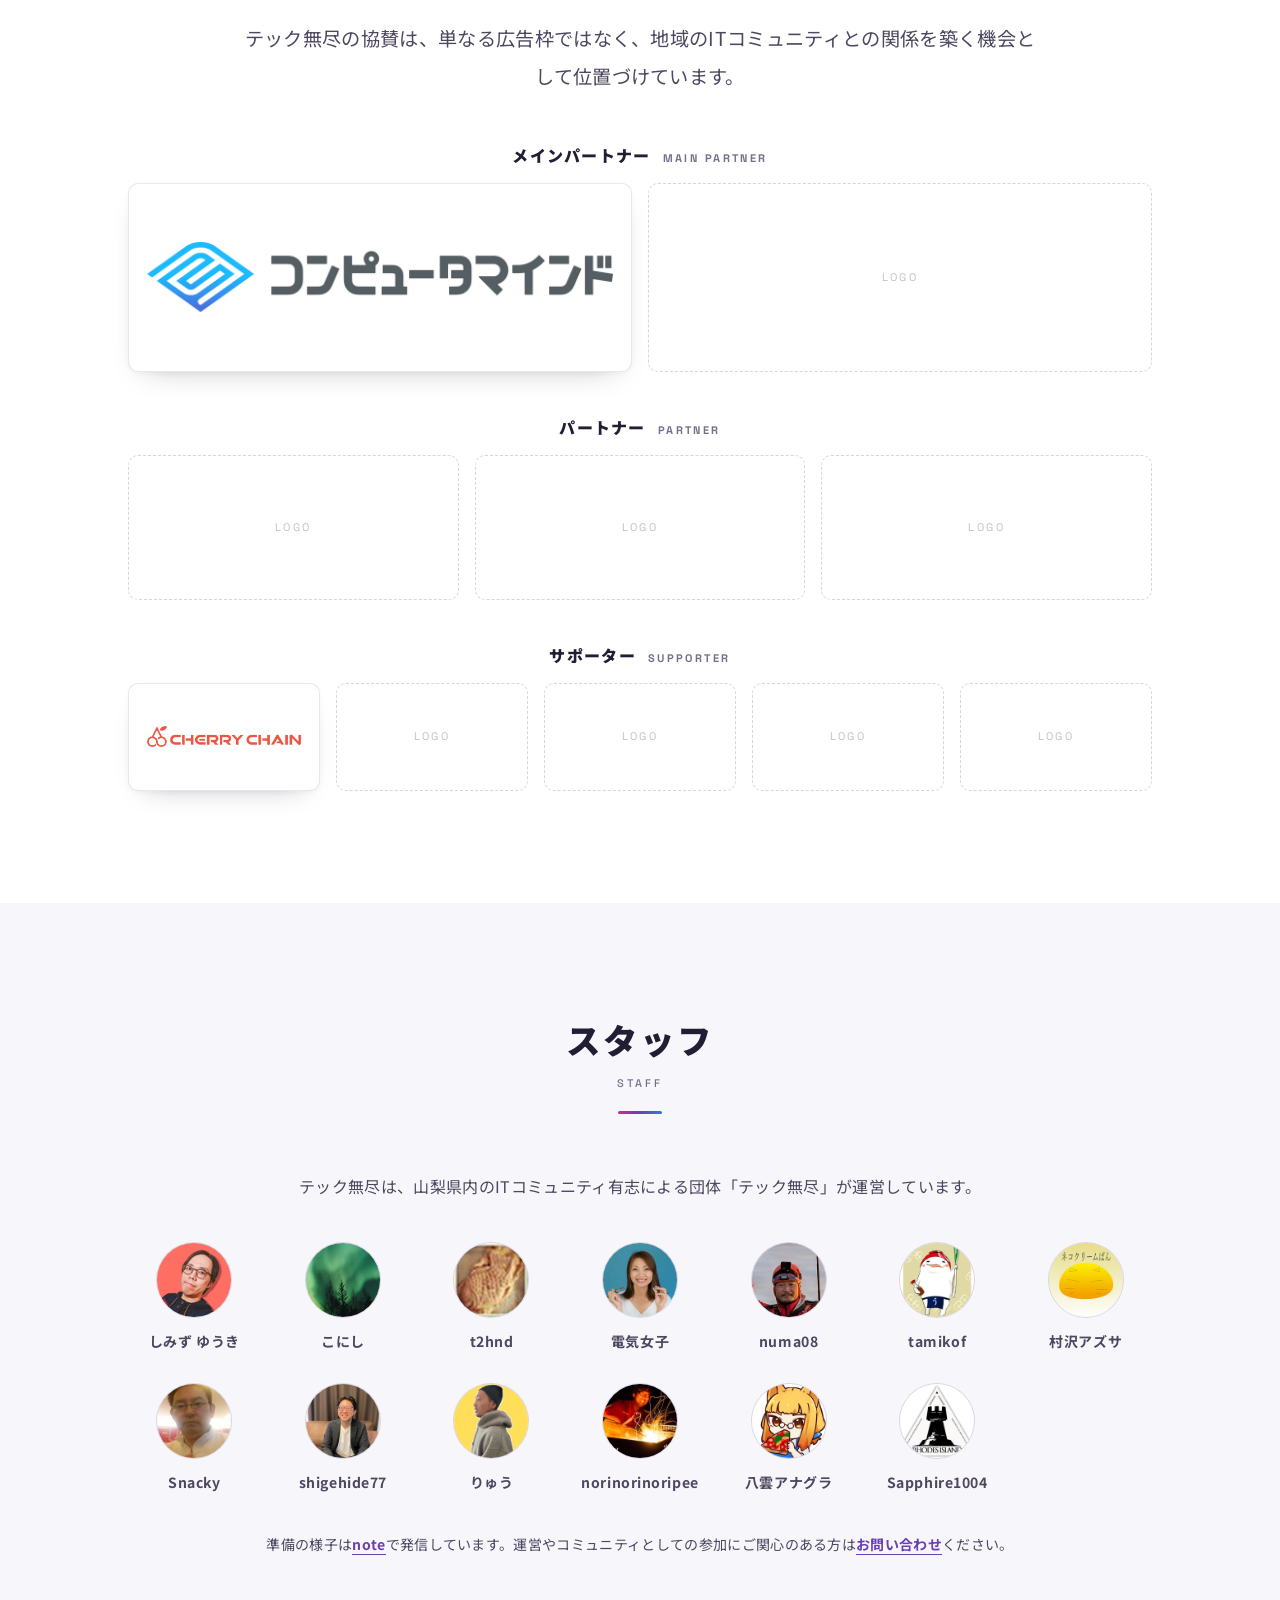
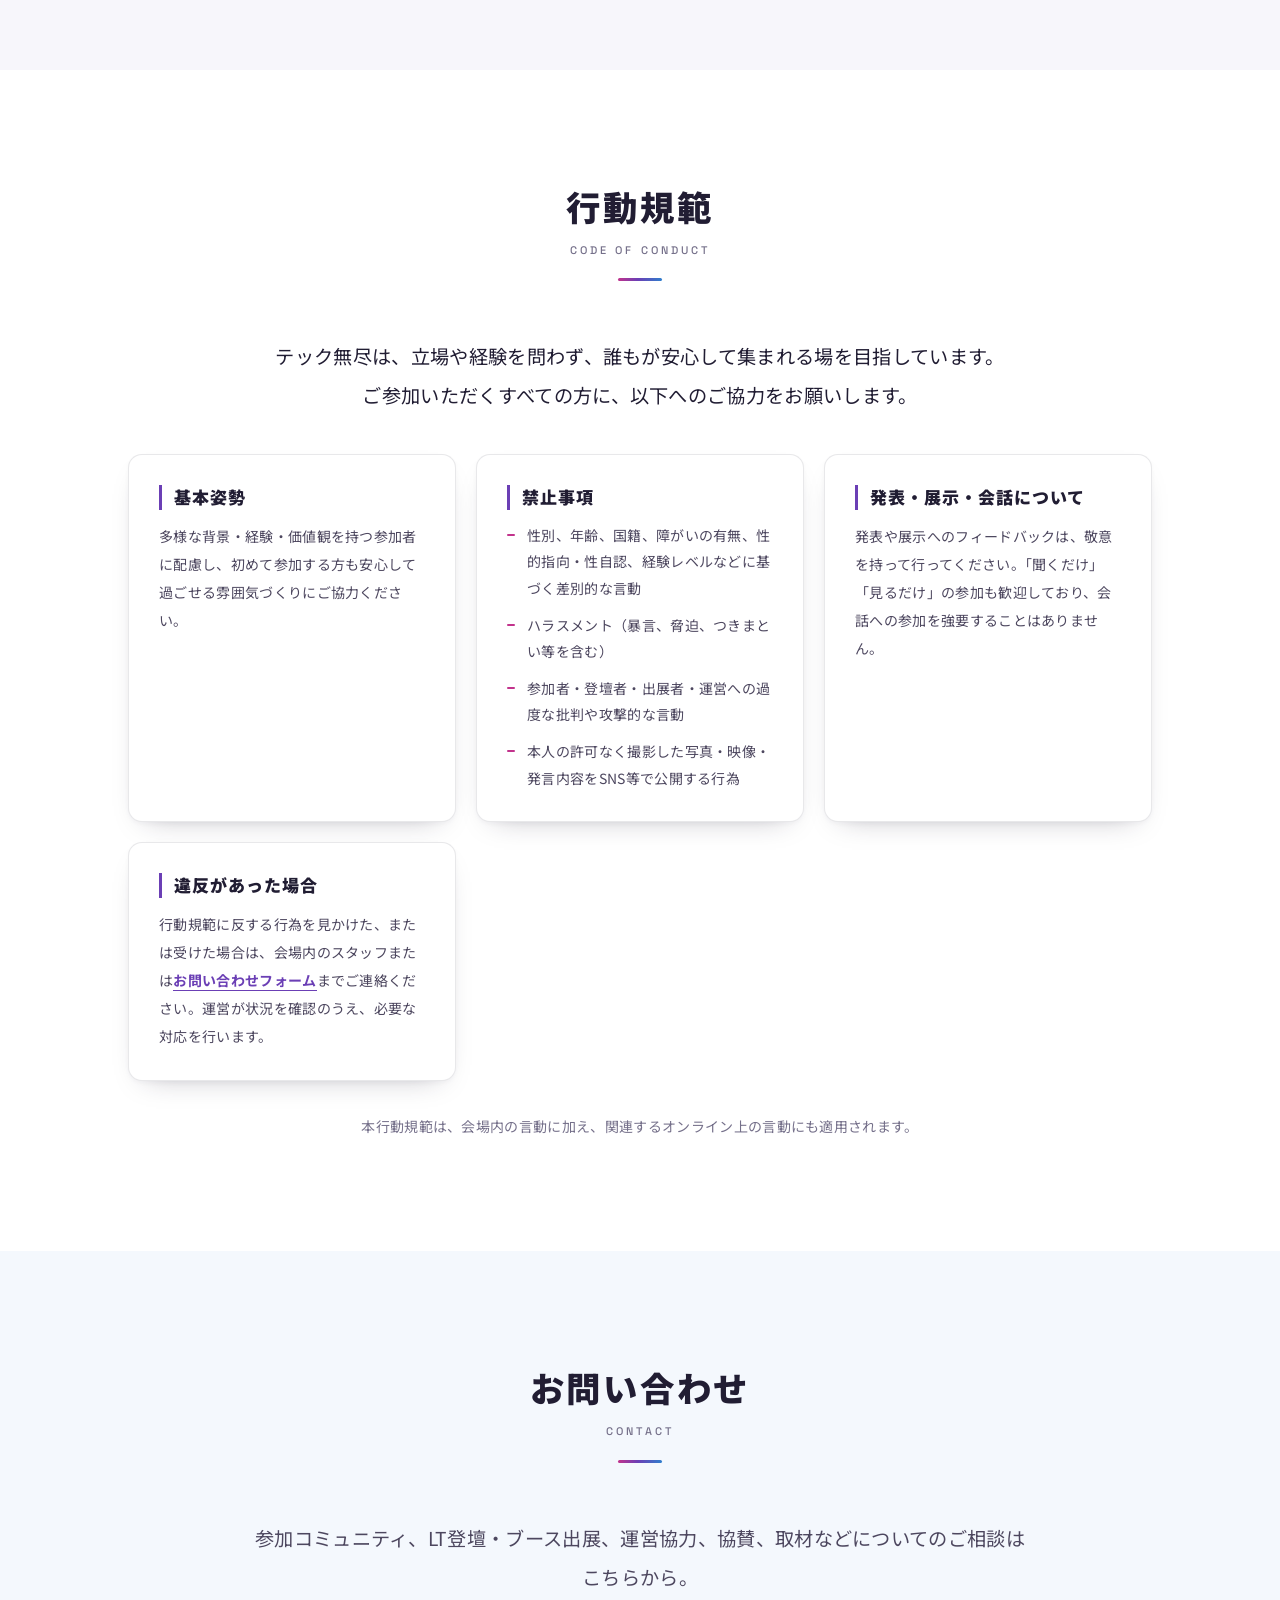
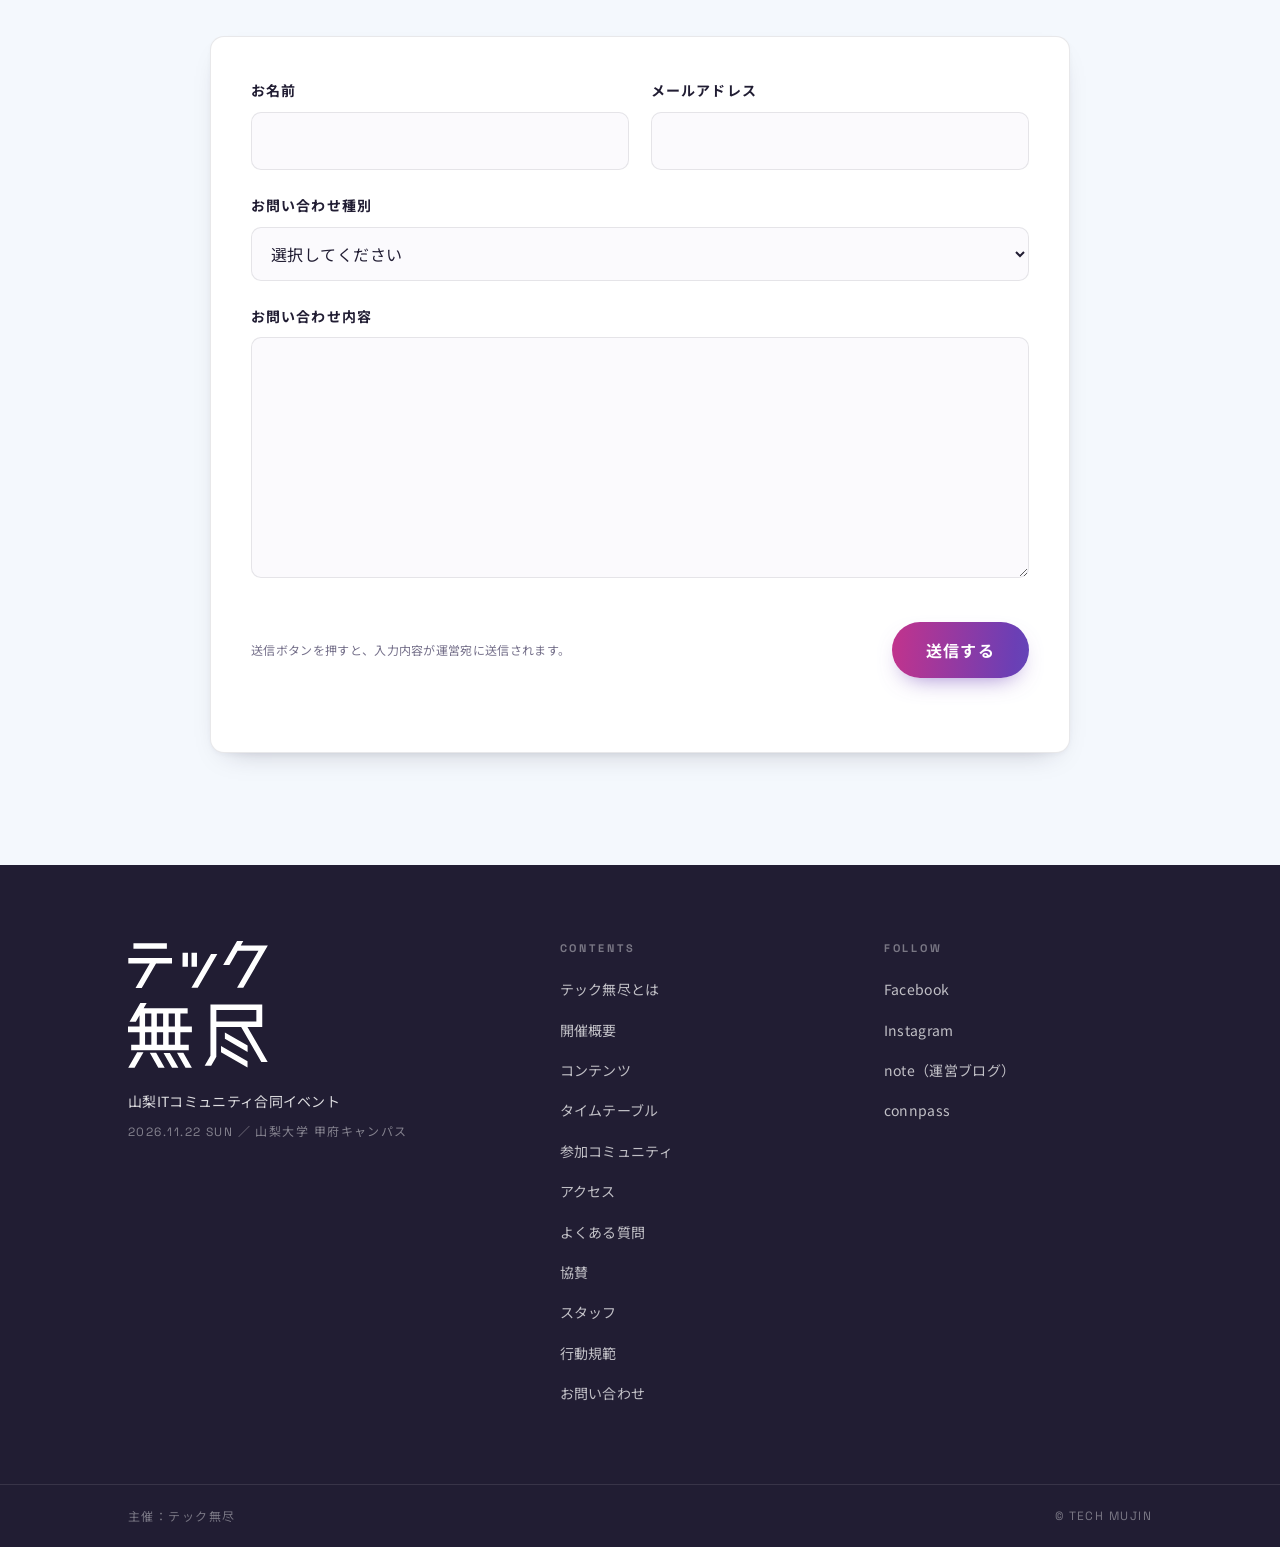
==== commit 010d1a69: "ヒーローのロゴを日付と同じグラデーションにする 白抜きのロゴSVGをCSSマスクとして使い、--grad で塗る。 墨色に寄せる filter は不要になったので削除。  img を span に置き" ====
--- a/public/index.html
+++ b/public/index.html
@@ -77,7 +77,8 @@
         <p class="hero-eyebrow">山梨ITコミュニティ合同イベント</p>
 
         <h1 class="hero-logo">
-          <img src="images/logo.svg" alt="テック無尽 2026">
+          <span class="hero-logo-mark" aria-hidden="true"></span>
+          <span class="sr-only">テック無尽 2026</span>
         </h1>
 
         <p class="hero-date">
--- a/public/style.css
+++ b/public/style.css
@@ -136,6 +136,19 @@
 
 ::selection { background: rgba(194, 51, 140, 0.18); }
 
+/* 目には見せず、スクリーンリーダーには読ませる */
+.sr-only {
+  position: absolute;
+  width: 1px;
+  height: 1px;
+  margin: -1px;
+  padding: 0;
+  border: 0;
+  overflow: hidden;
+  clip-path: inset(50%);
+  white-space: nowrap;
+}
+
 .skip-link {
   position: absolute;
   top: -100px;
@@ -406,10 +419,14 @@
 }
 
 .hero-logo { margin-bottom: clamp(16px, 2.2vw, 22px); }
-.hero-logo img {
+/* ロゴSVG（白抜き）をマスクとして使い、下の日付と同じグラデーションで塗る */
+.hero-logo-mark {
+  display: block;
   width: clamp(150px, 20vw, 205px);
-  /* ロゴSVGは白抜き。明るい地に合わせて墨色に反転させる */
-  filter: brightness(0) saturate(100%) invert(11%) sepia(19%) saturate(1400%) hue-rotate(215deg) brightness(95%) contrast(95%);
+  aspect-ratio: 453 / 410;
+  background: var(--grad);
+  -webkit-mask: url("images/logo.svg") no-repeat center / contain;
+  mask: url("images/logo.svg") no-repeat center / contain;
 }
 
 .hero-date {
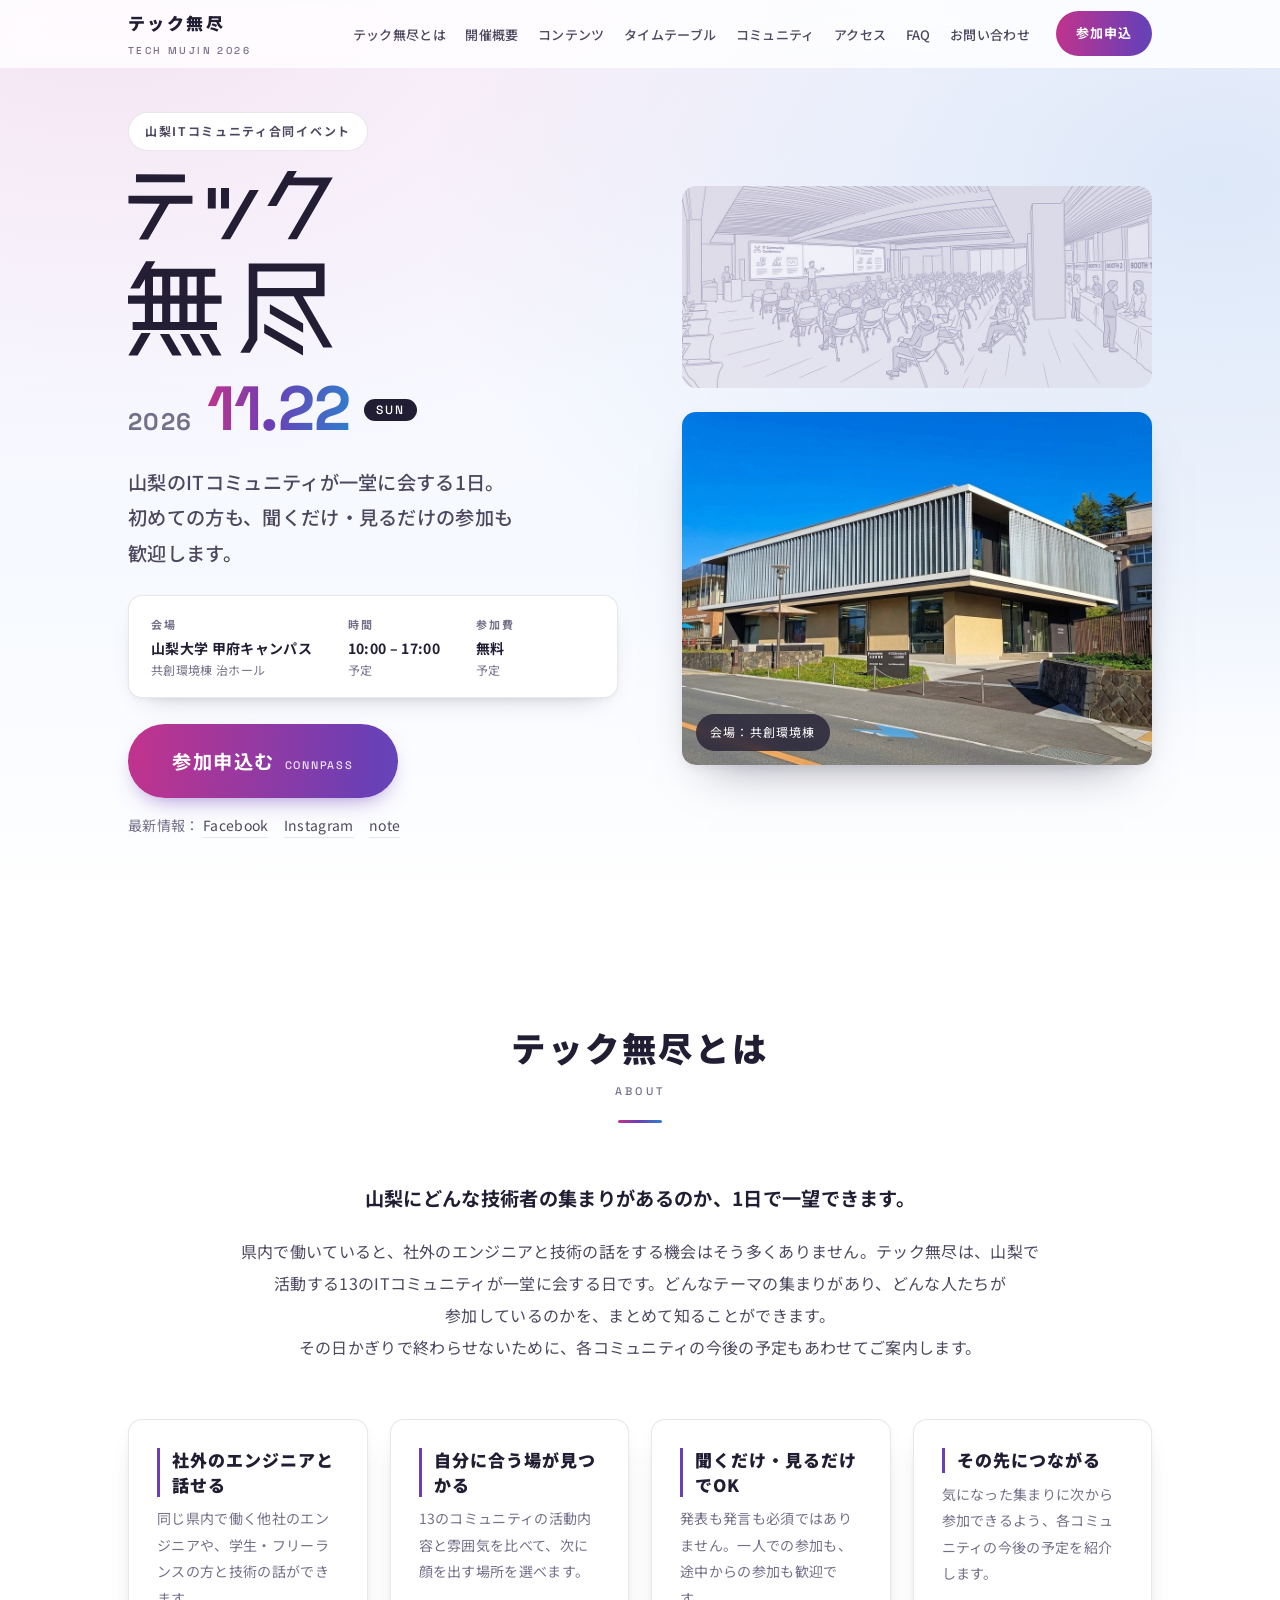
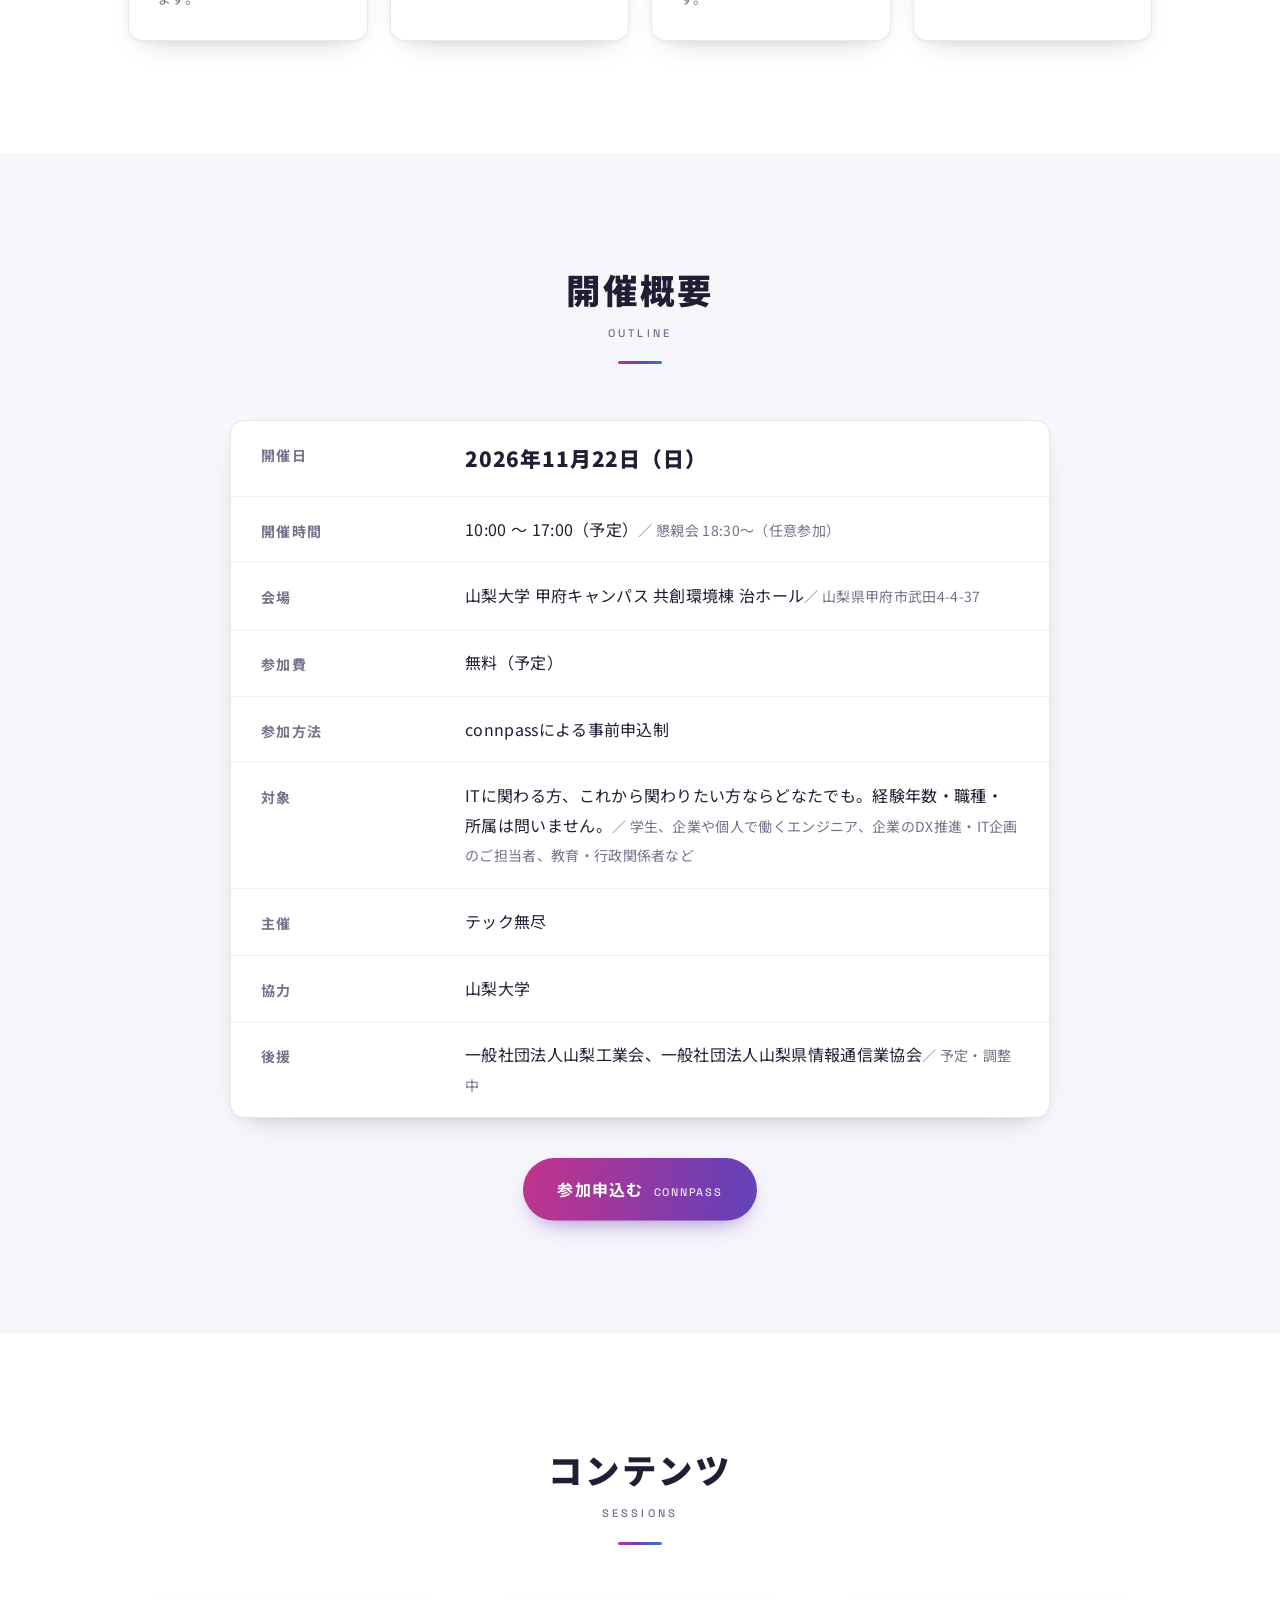
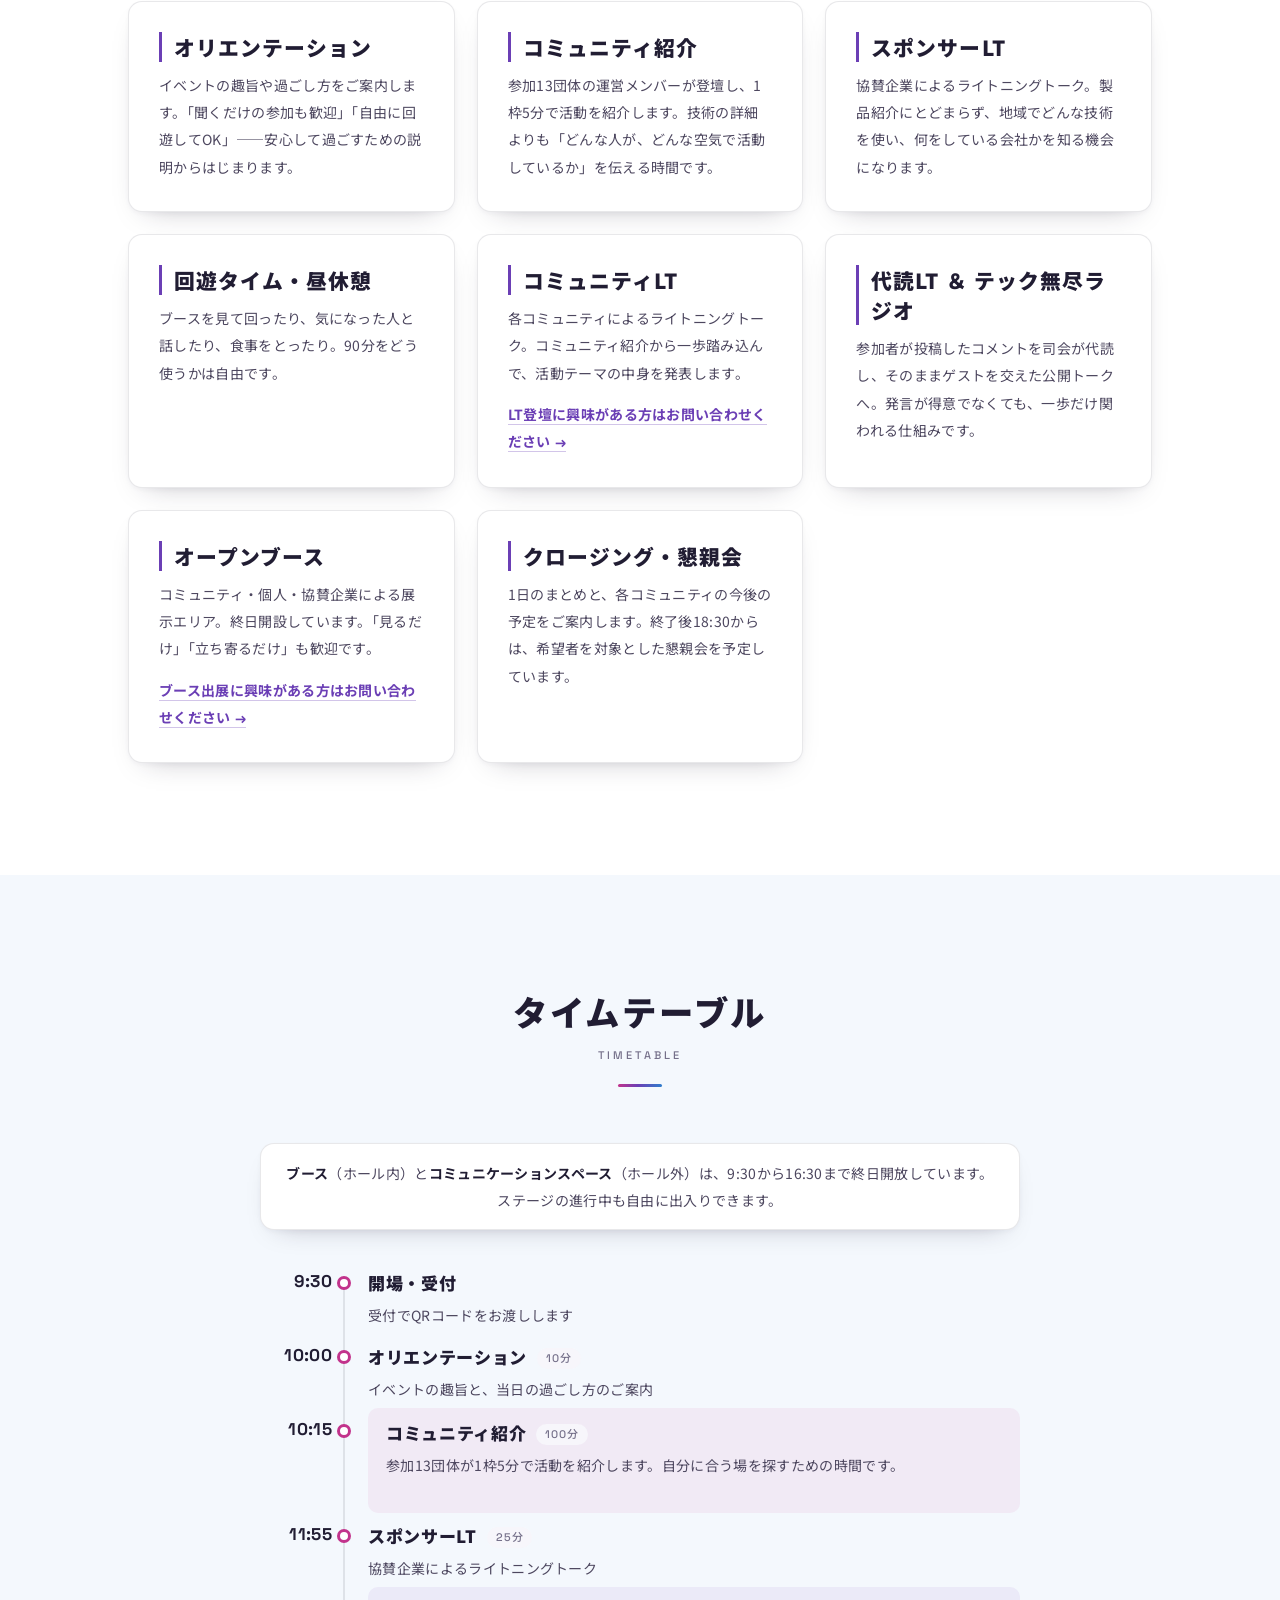
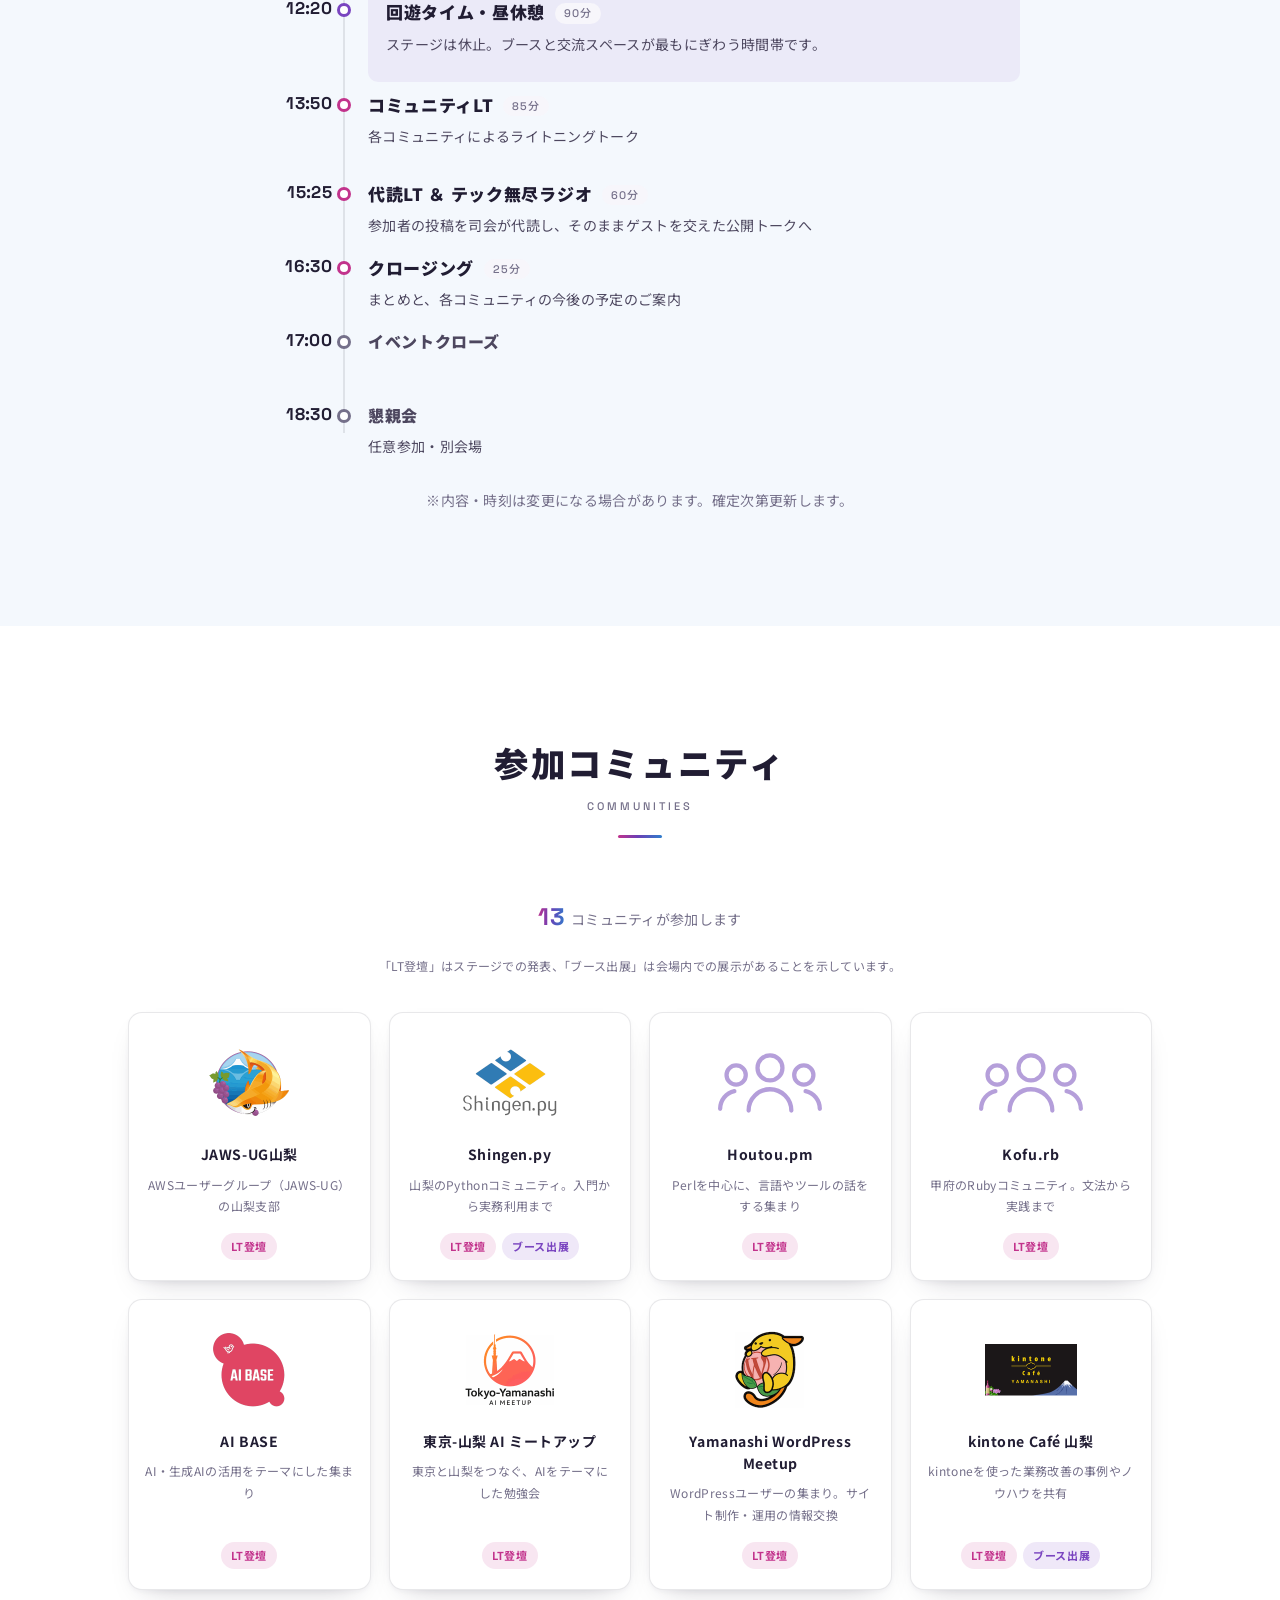
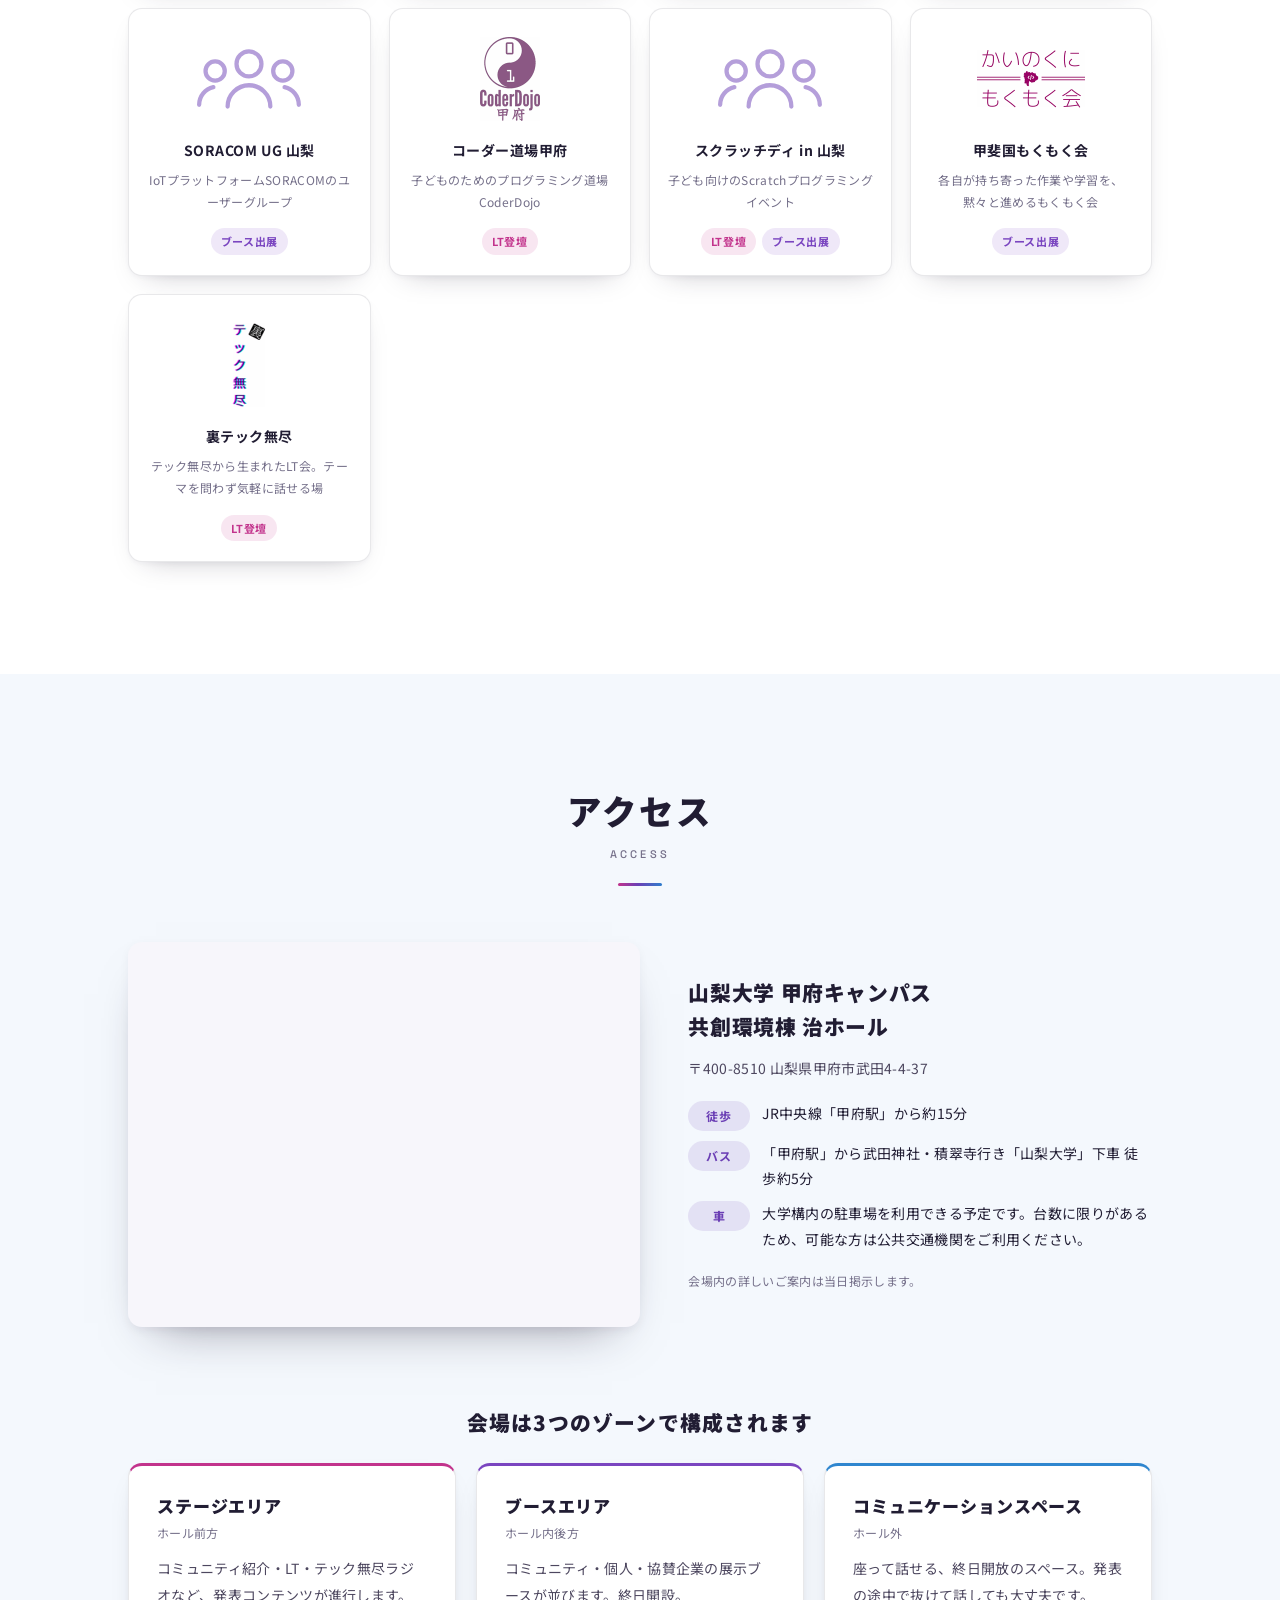
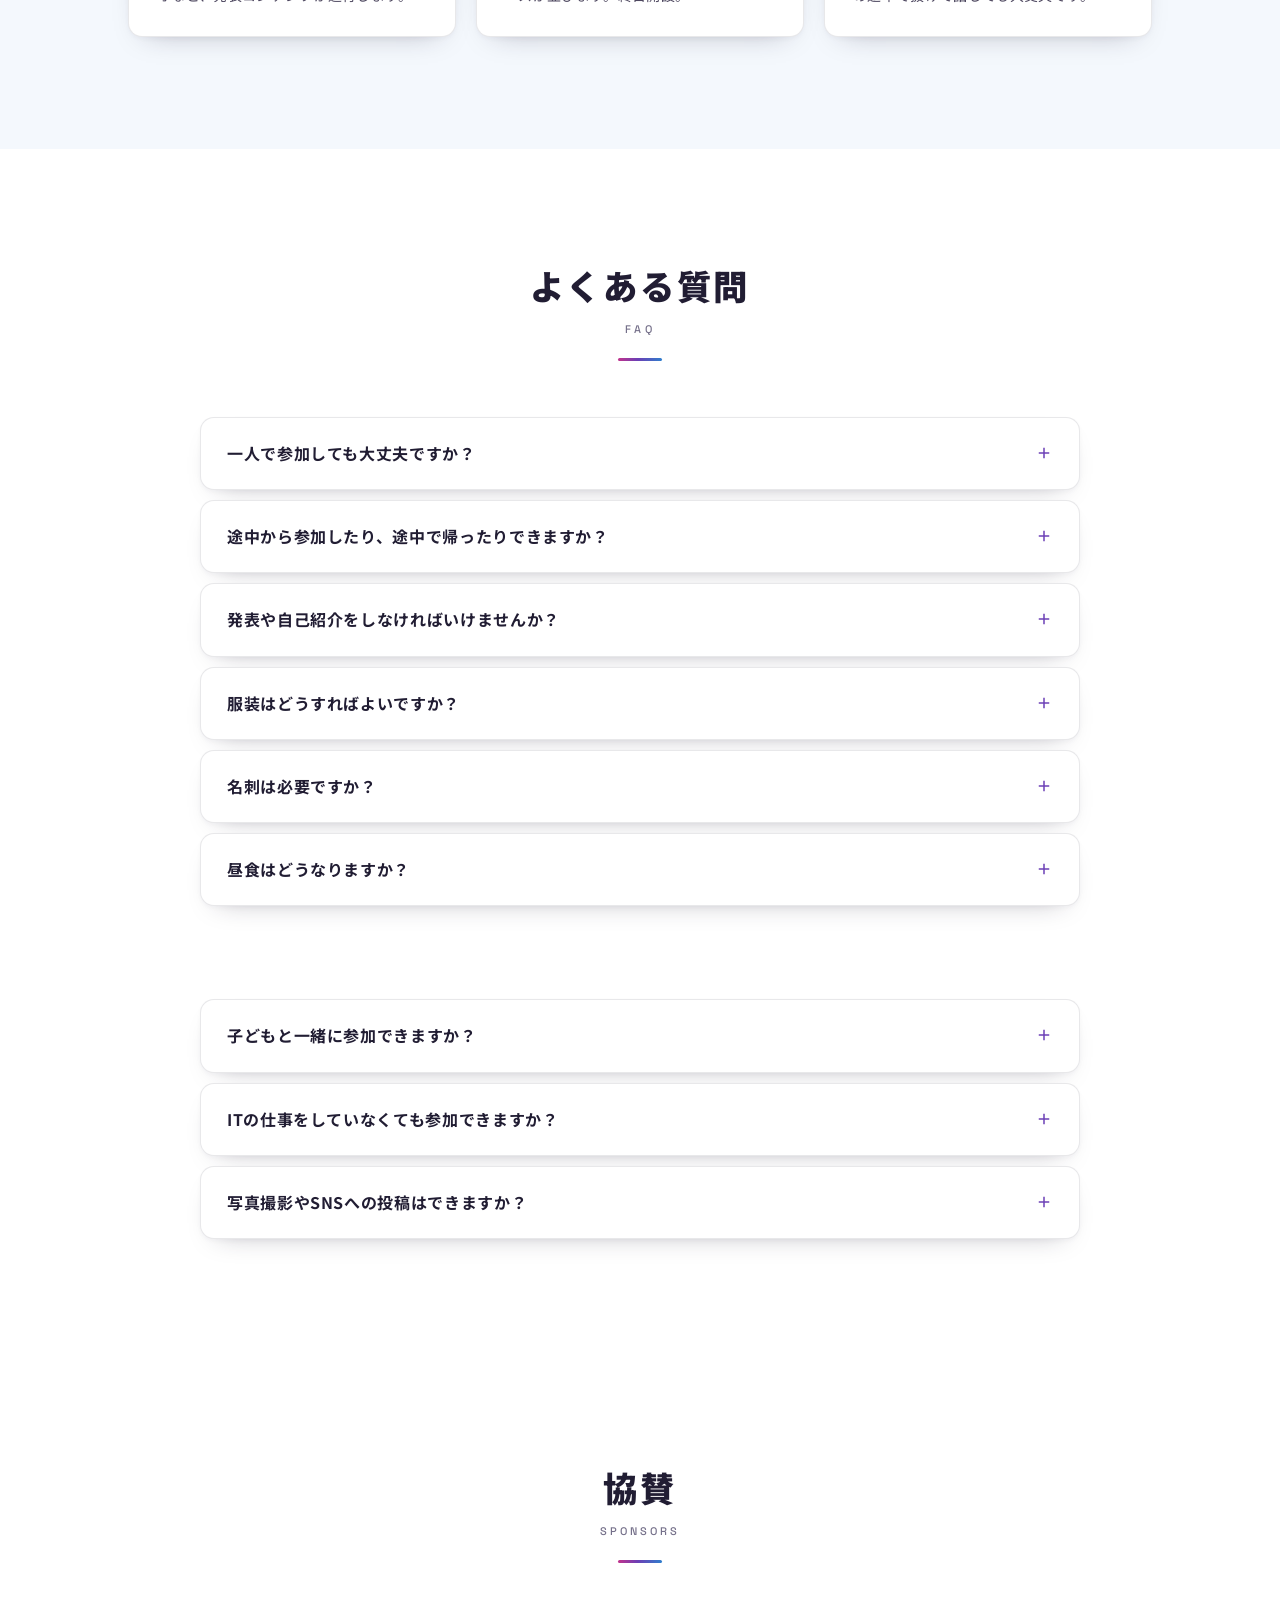
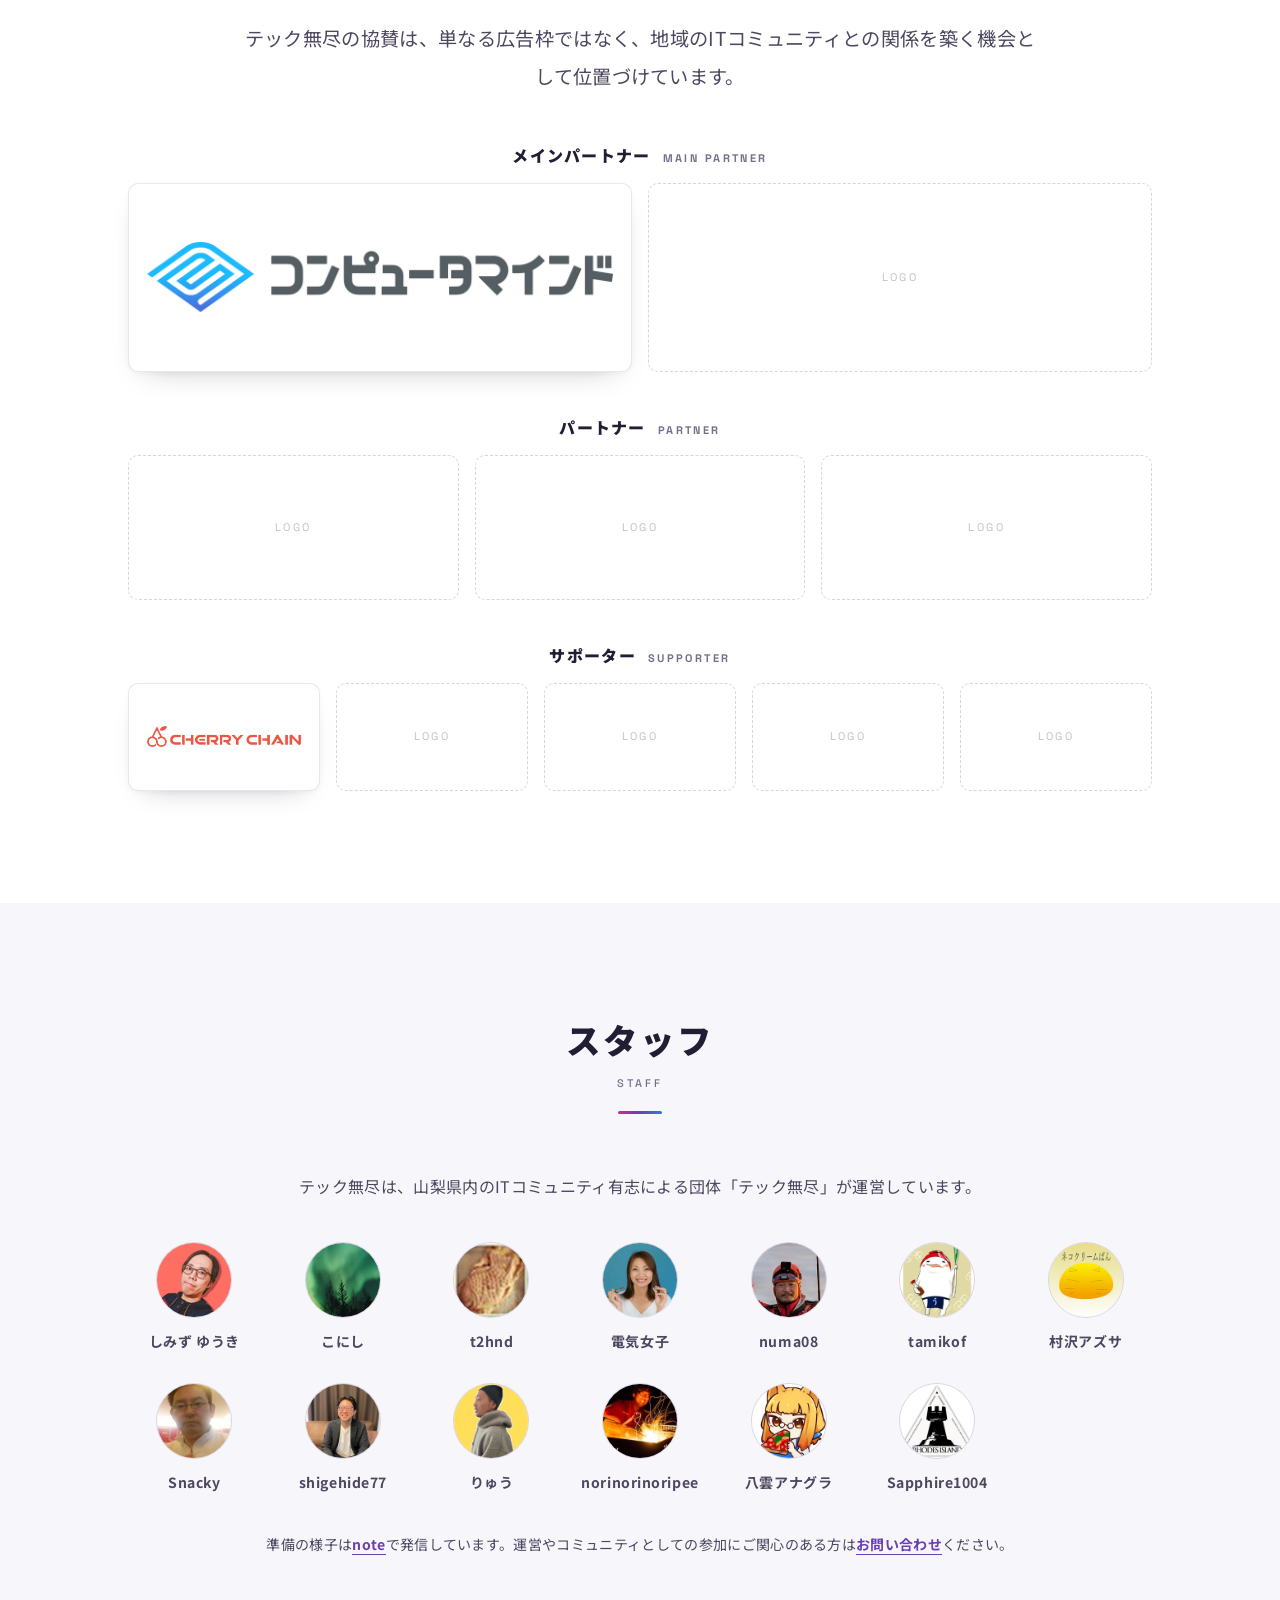
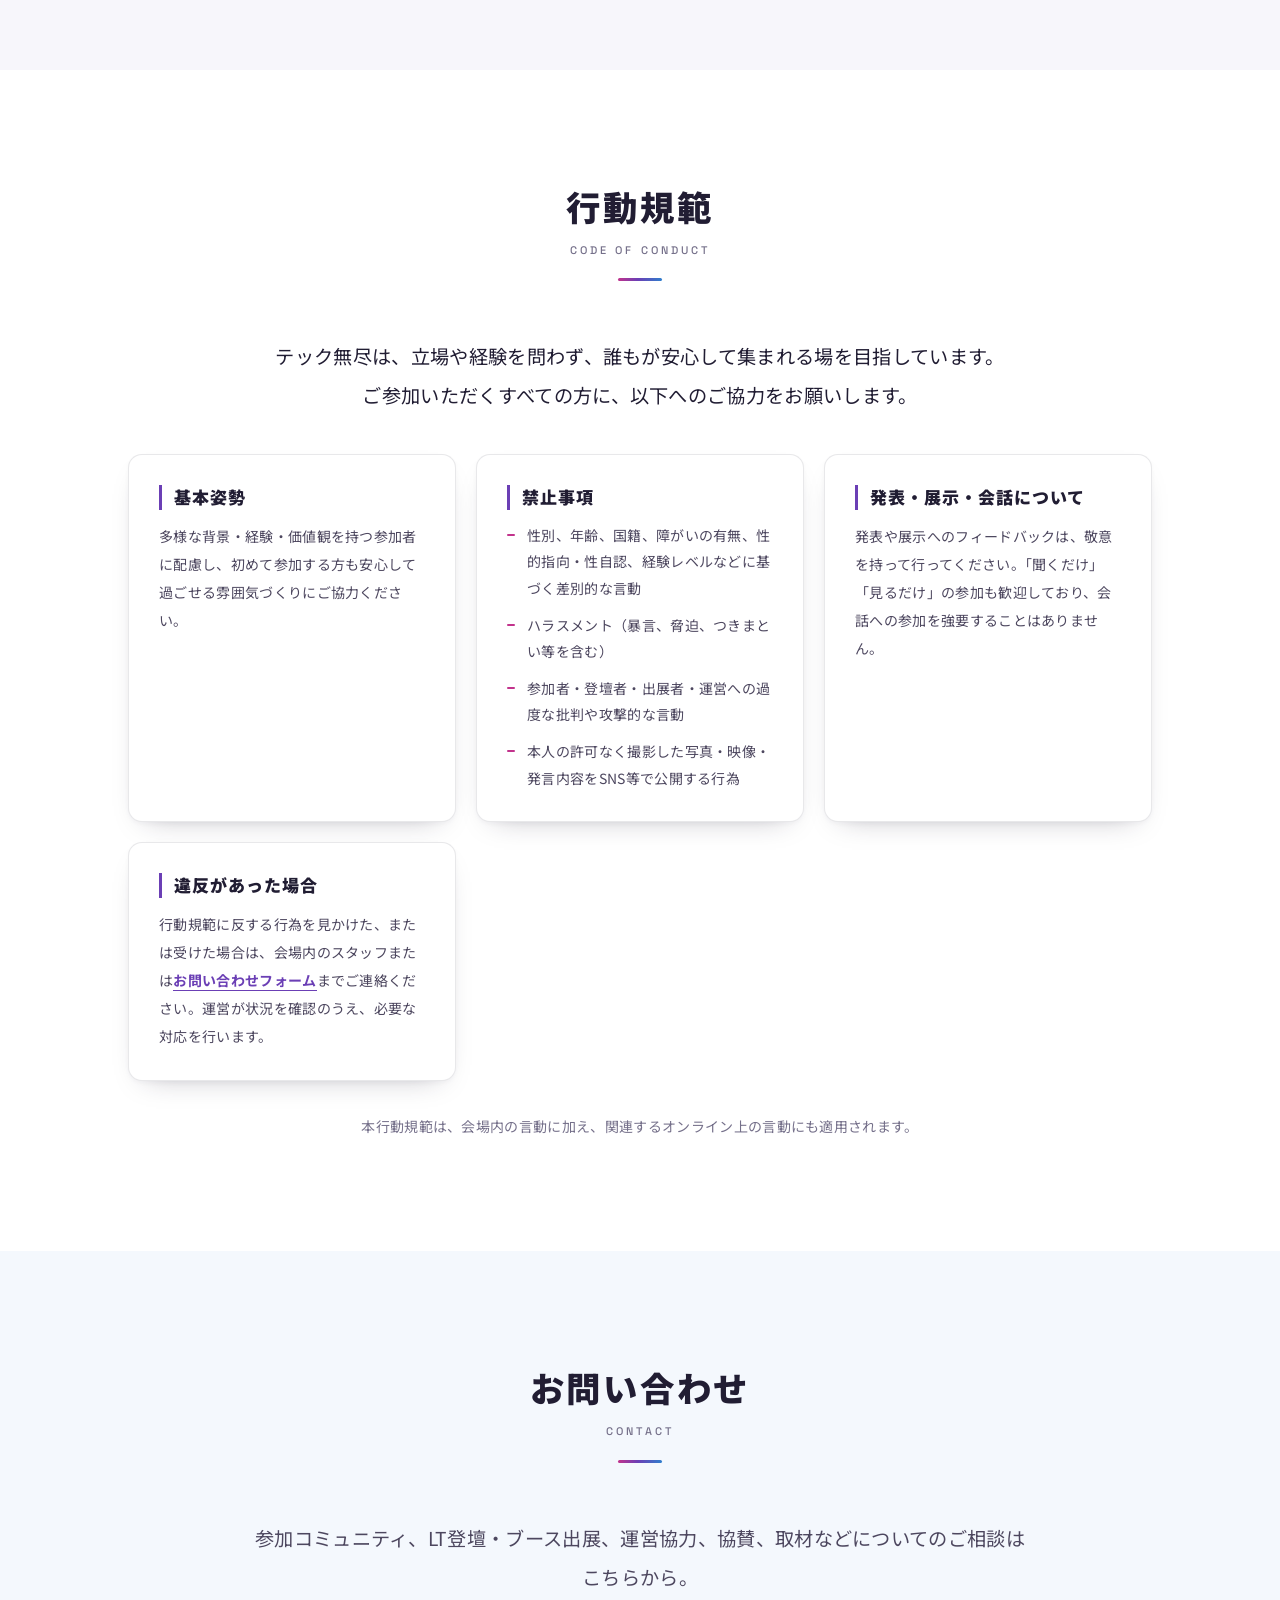
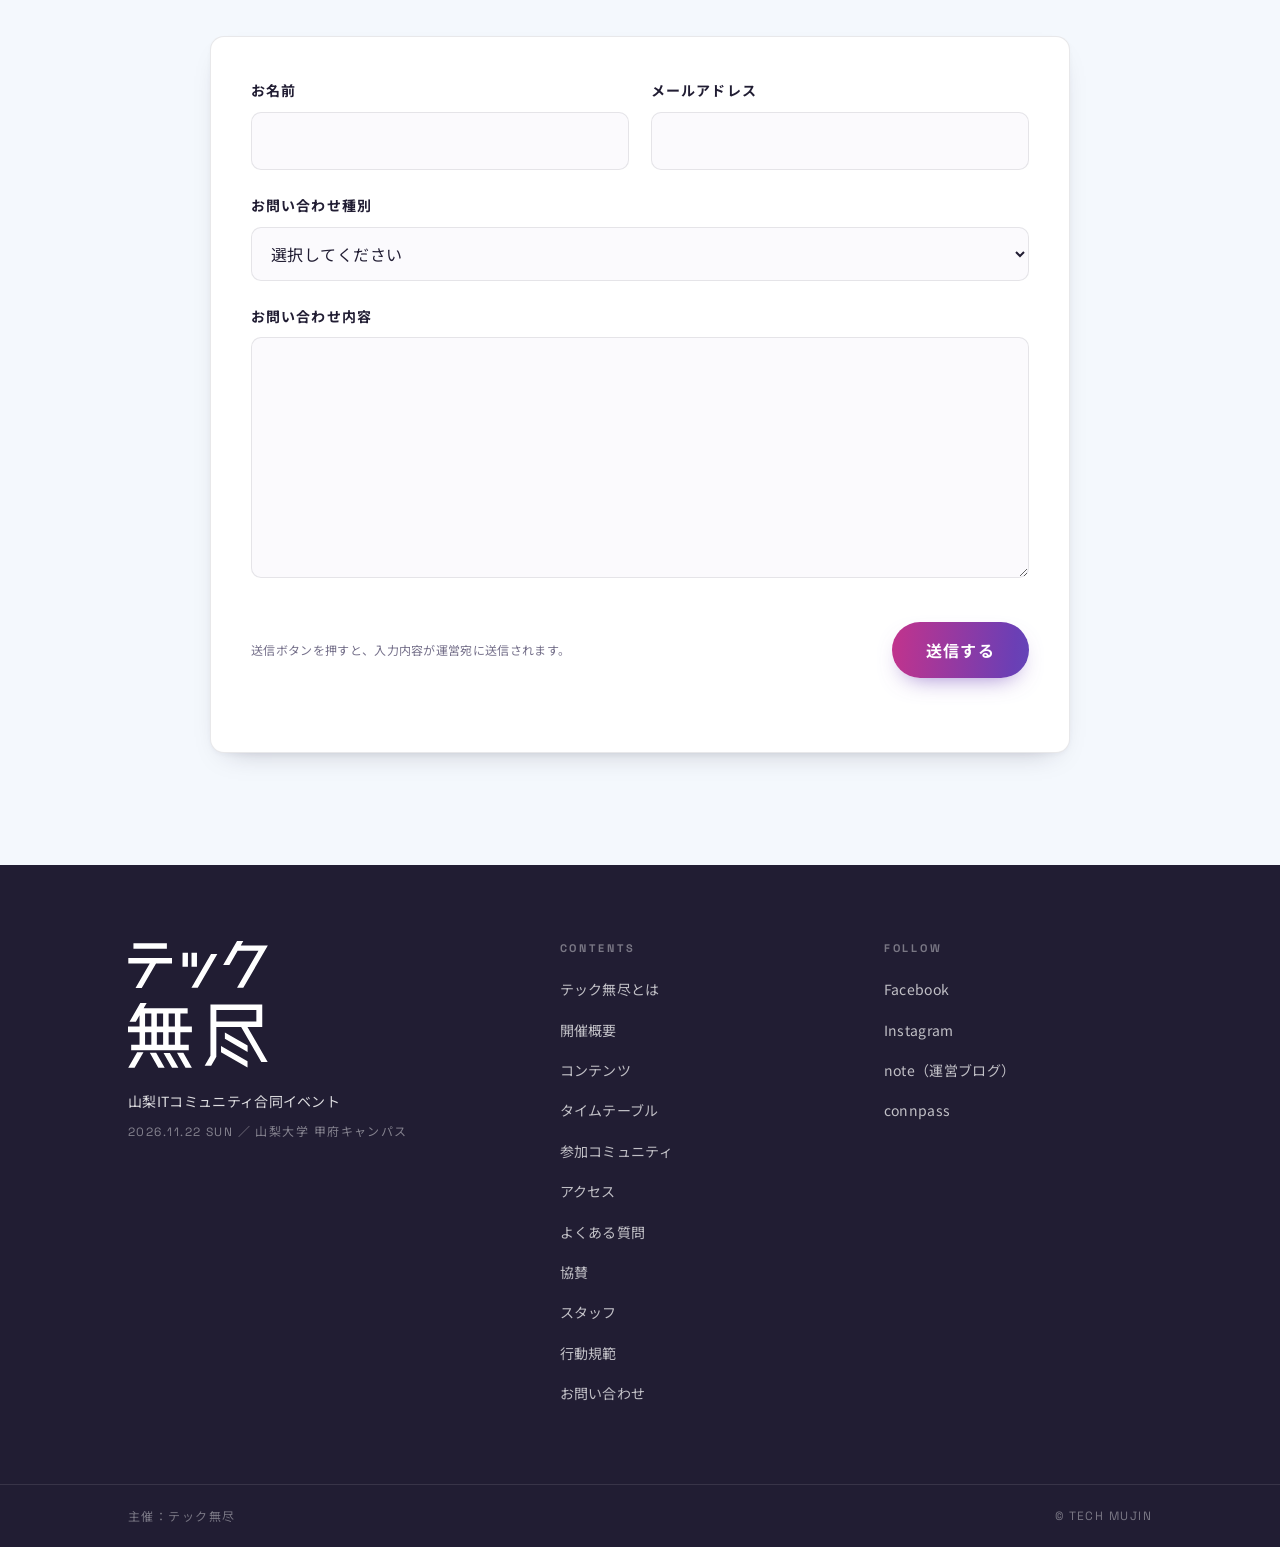
==== commit 44de1a28: "Revert "ヒーローのロゴを日付と同じグラデーションにする" This reverts commit 010d1a6.  ロゴと日付でグラデーションが重なり、画面内で多くなりすぎるため。 ロゴは墨" ====
--- a/public/index.html
+++ b/public/index.html
@@ -77,8 +77,7 @@
         <p class="hero-eyebrow">山梨ITコミュニティ合同イベント</p>
 
         <h1 class="hero-logo">
-          <span class="hero-logo-mark" aria-hidden="true"></span>
-          <span class="sr-only">テック無尽 2026</span>
+          <img src="images/logo.svg" alt="テック無尽 2026">
         </h1>
 
         <p class="hero-date">
--- a/public/style.css
+++ b/public/style.css
@@ -136,19 +136,6 @@
 
 ::selection { background: rgba(194, 51, 140, 0.18); }
 
-/* 目には見せず、スクリーンリーダーには読ませる */
-.sr-only {
-  position: absolute;
-  width: 1px;
-  height: 1px;
-  margin: -1px;
-  padding: 0;
-  border: 0;
-  overflow: hidden;
-  clip-path: inset(50%);
-  white-space: nowrap;
-}
-
 .skip-link {
   position: absolute;
   top: -100px;
@@ -419,14 +406,10 @@
 }
 
 .hero-logo { margin-bottom: clamp(16px, 2.2vw, 22px); }
-/* ロゴSVG（白抜き）をマスクとして使い、下の日付と同じグラデーションで塗る */
-.hero-logo-mark {
-  display: block;
+.hero-logo img {
   width: clamp(150px, 20vw, 205px);
-  aspect-ratio: 453 / 410;
-  background: var(--grad);
-  -webkit-mask: url("images/logo.svg") no-repeat center / contain;
-  mask: url("images/logo.svg") no-repeat center / contain;
+  /* ロゴSVGは白抜き。明るい地に合わせて墨色に反転させる */
+  filter: brightness(0) saturate(100%) invert(11%) sepia(19%) saturate(1400%) hue-rotate(215deg) brightness(95%) contrast(95%);
 }
 
 .hero-date {
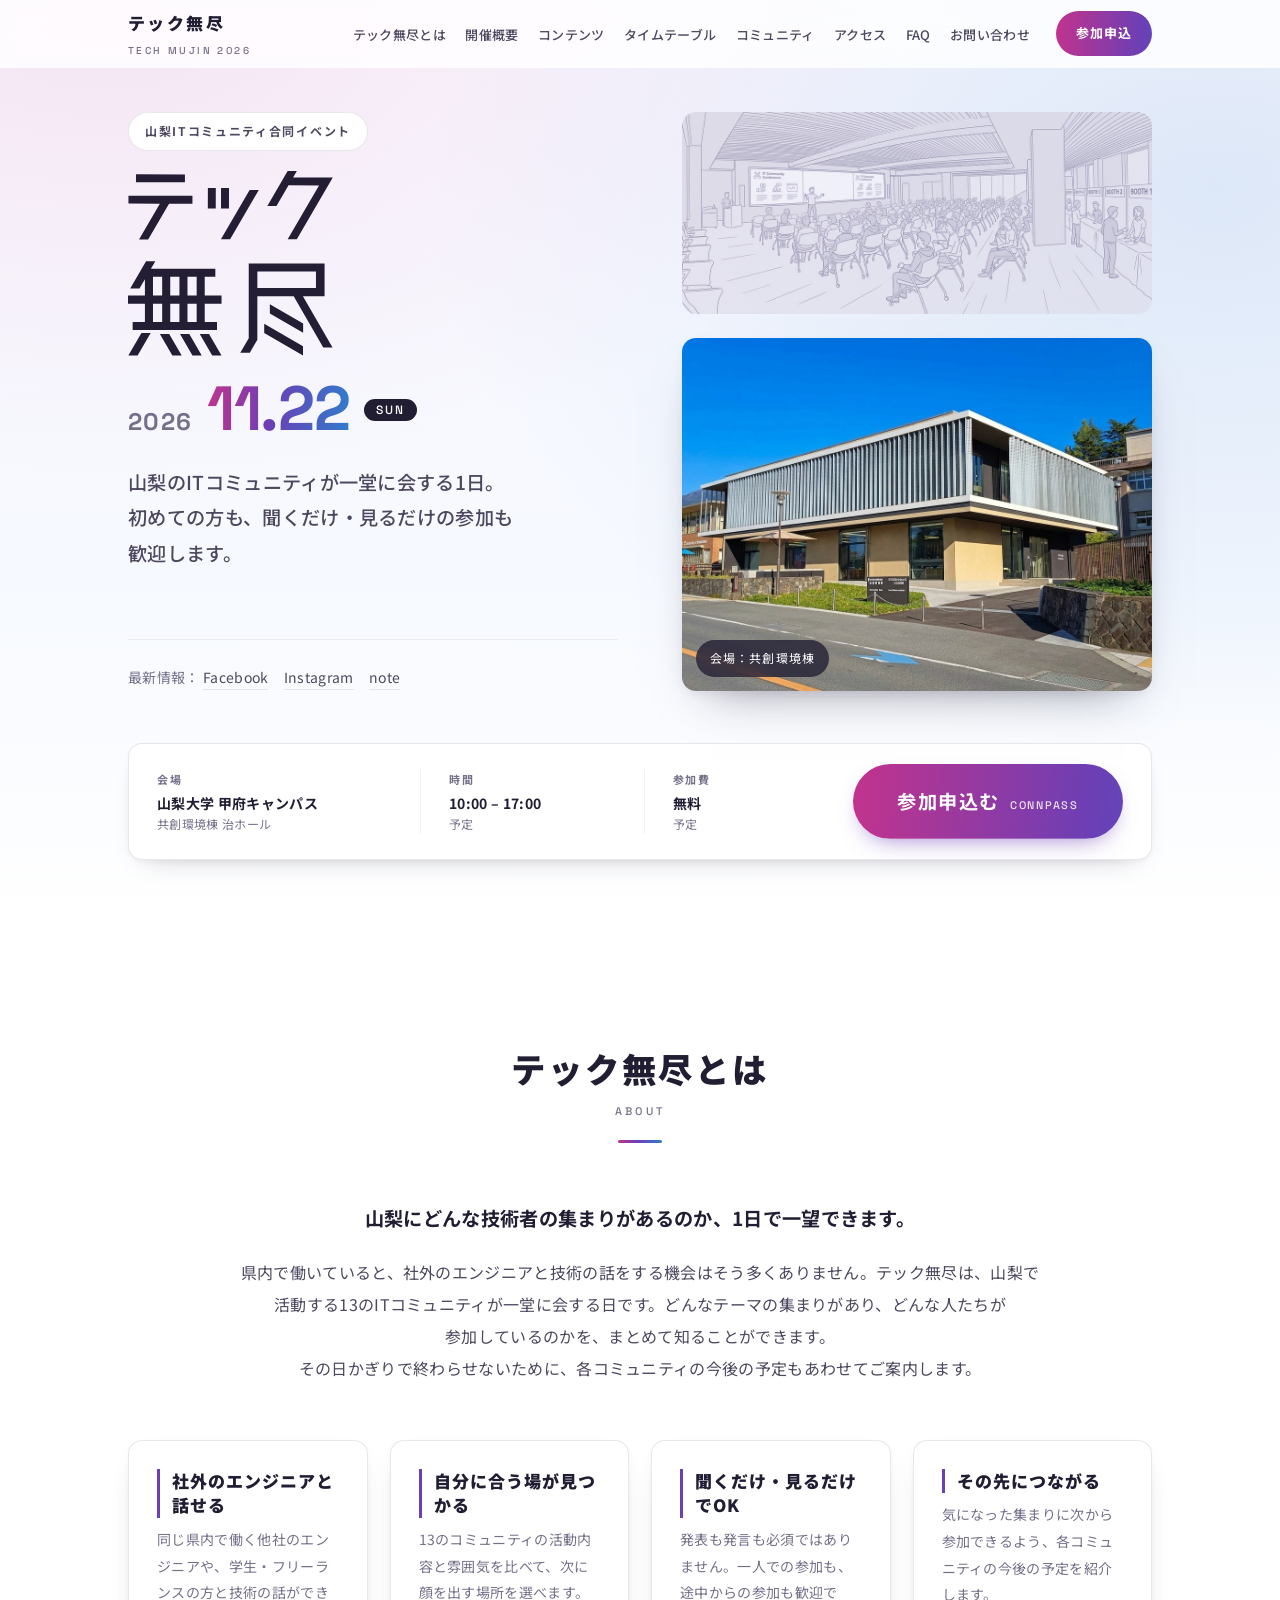
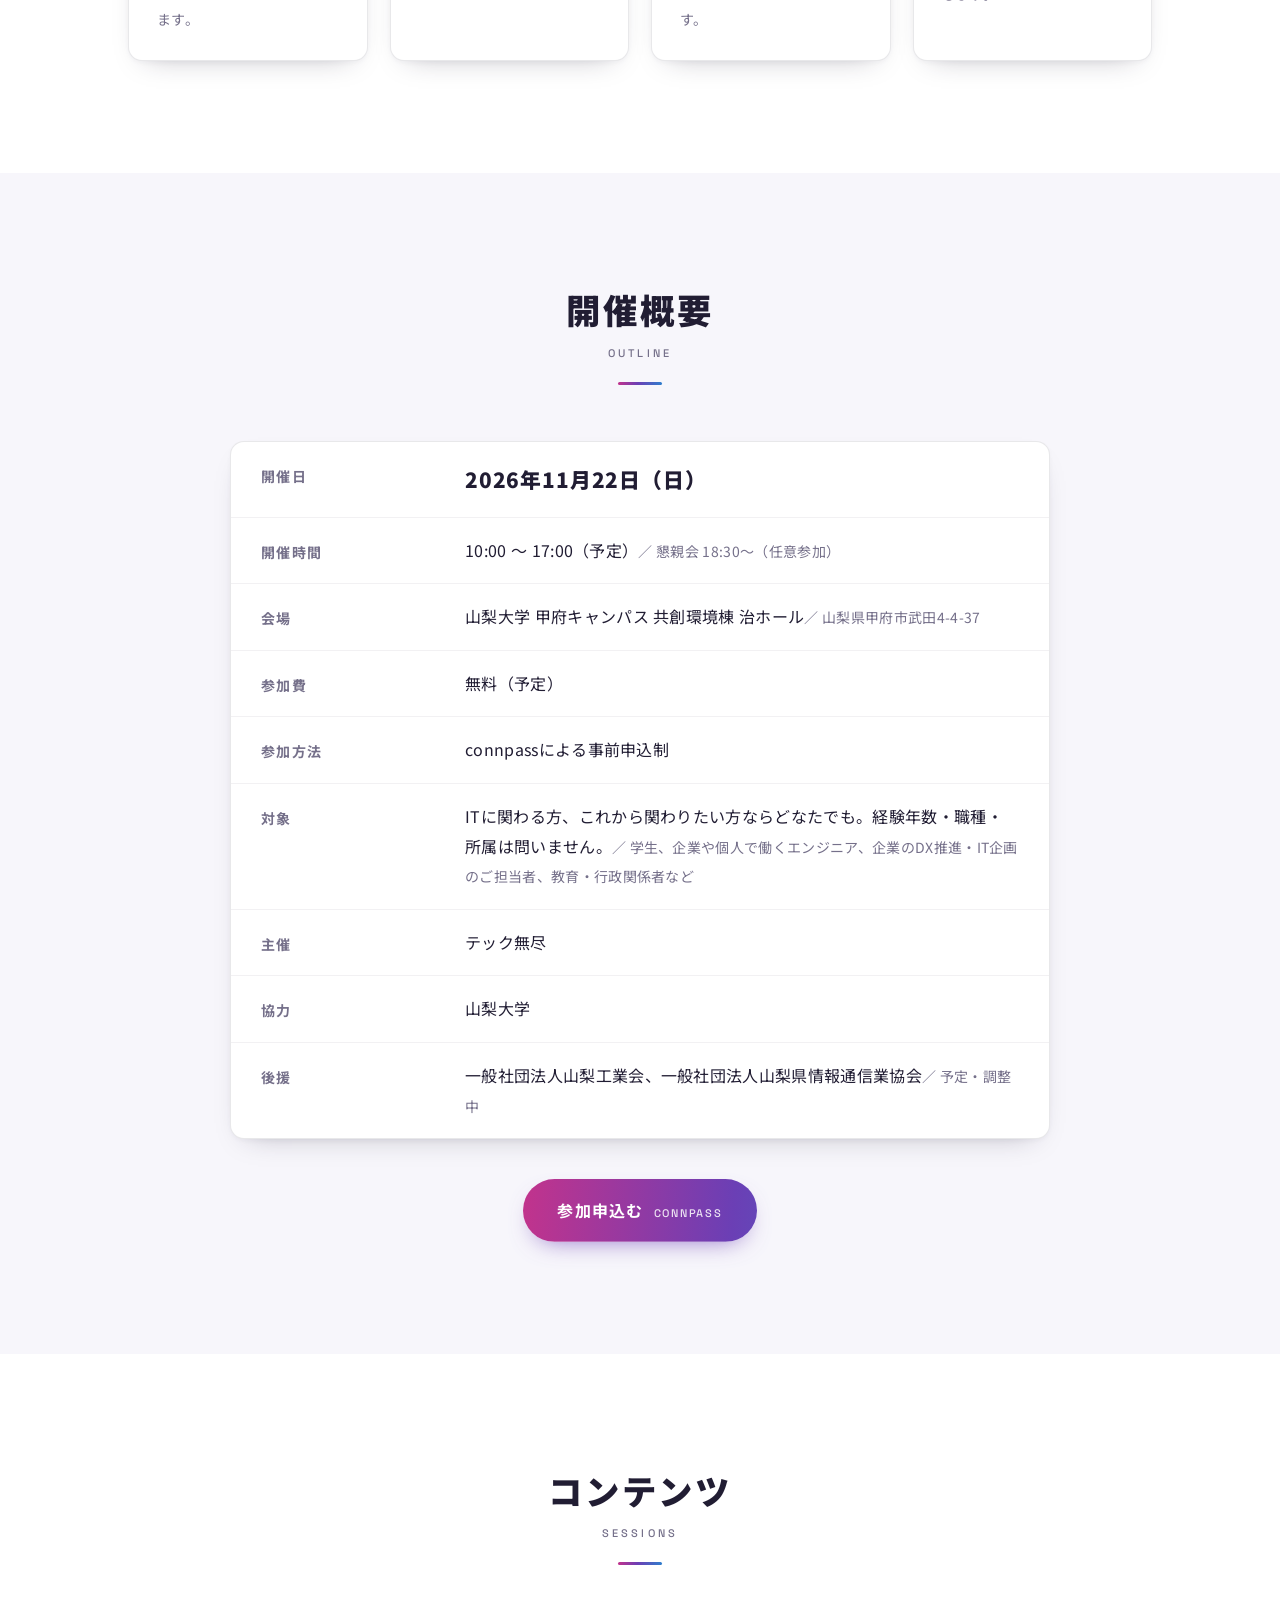
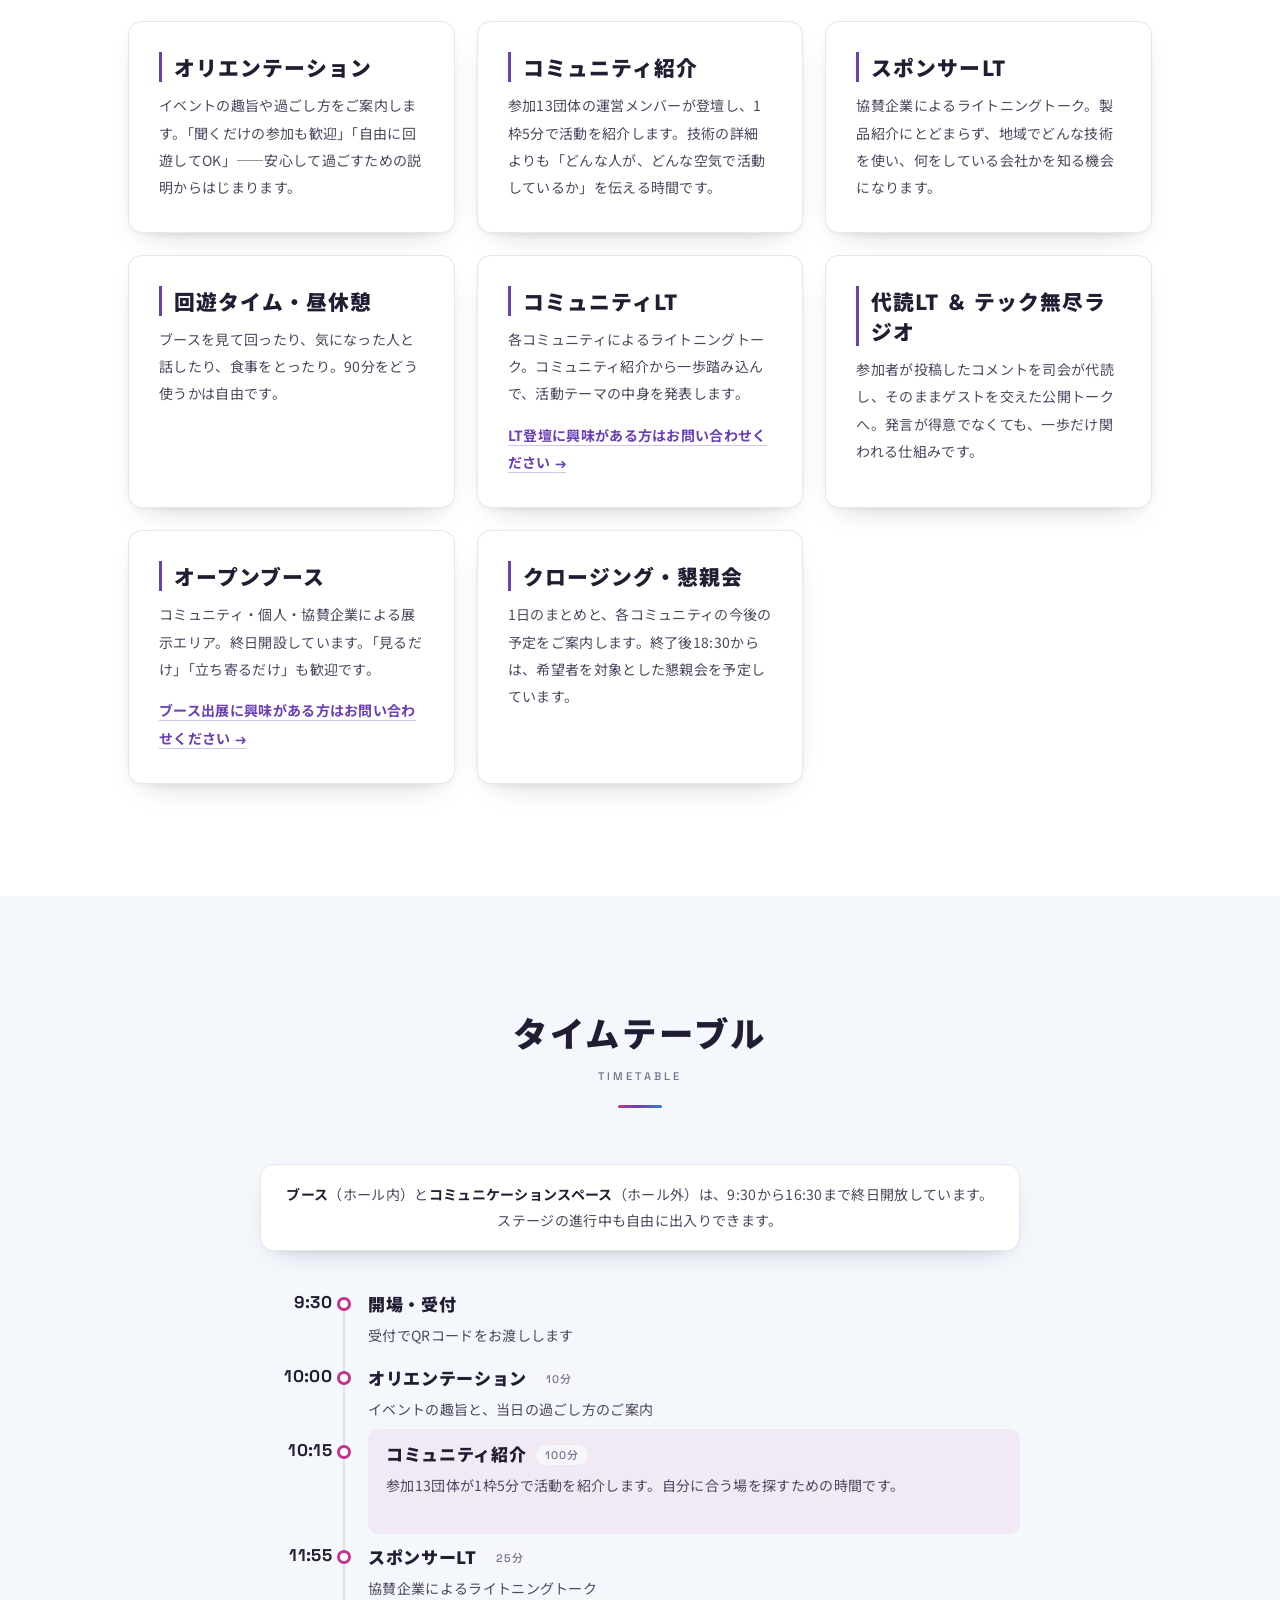
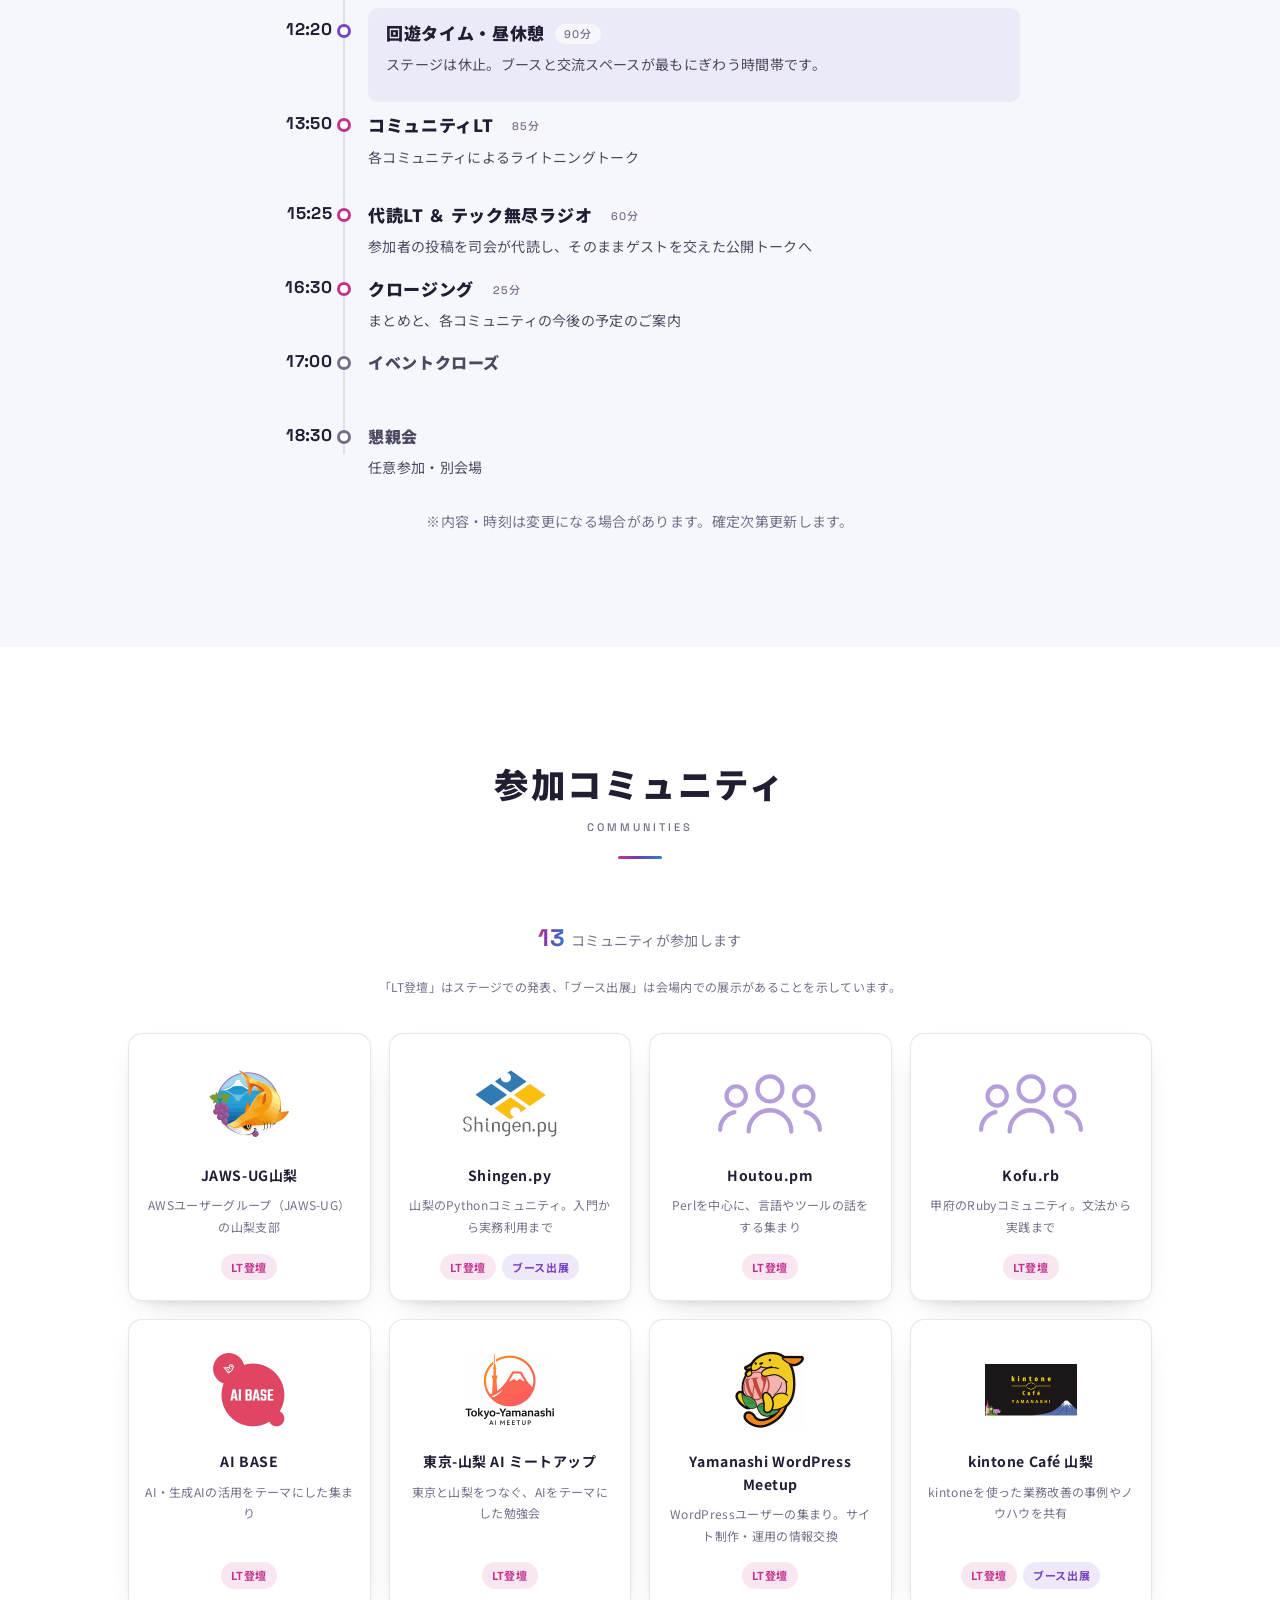
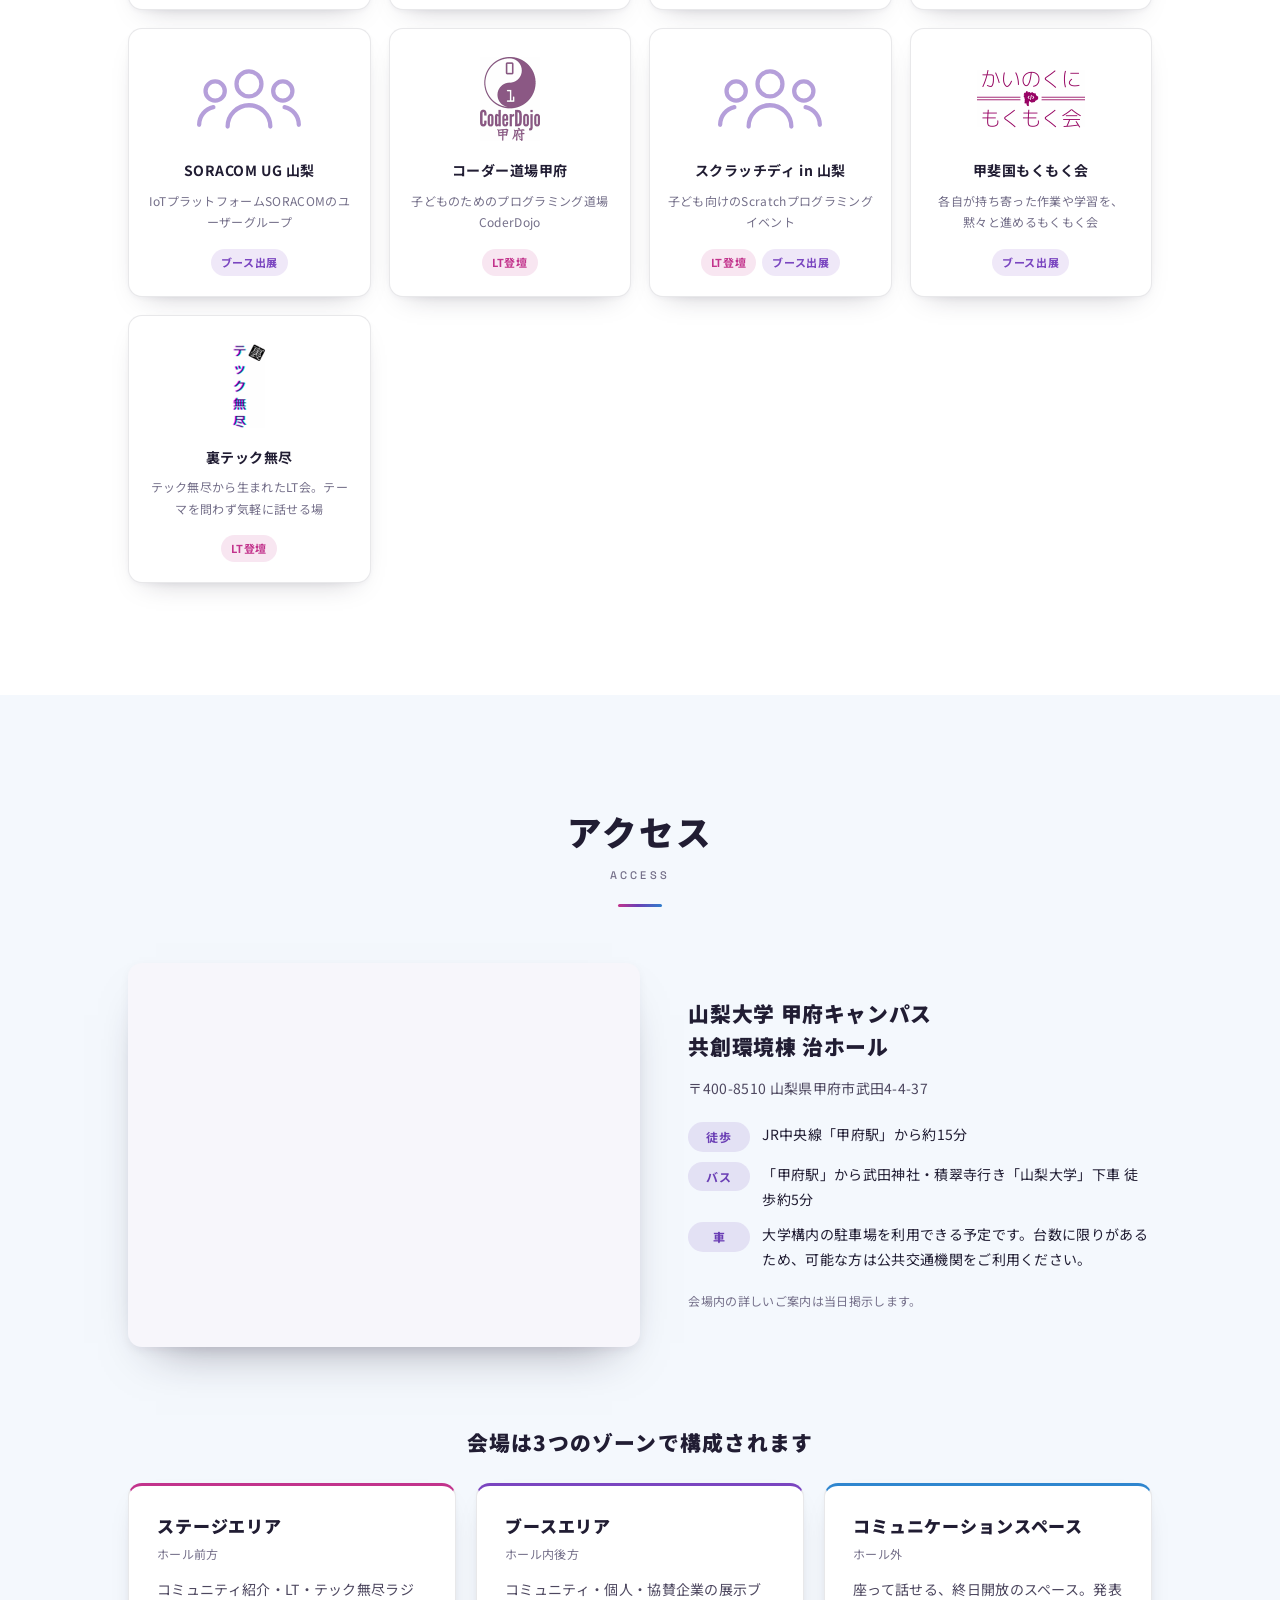
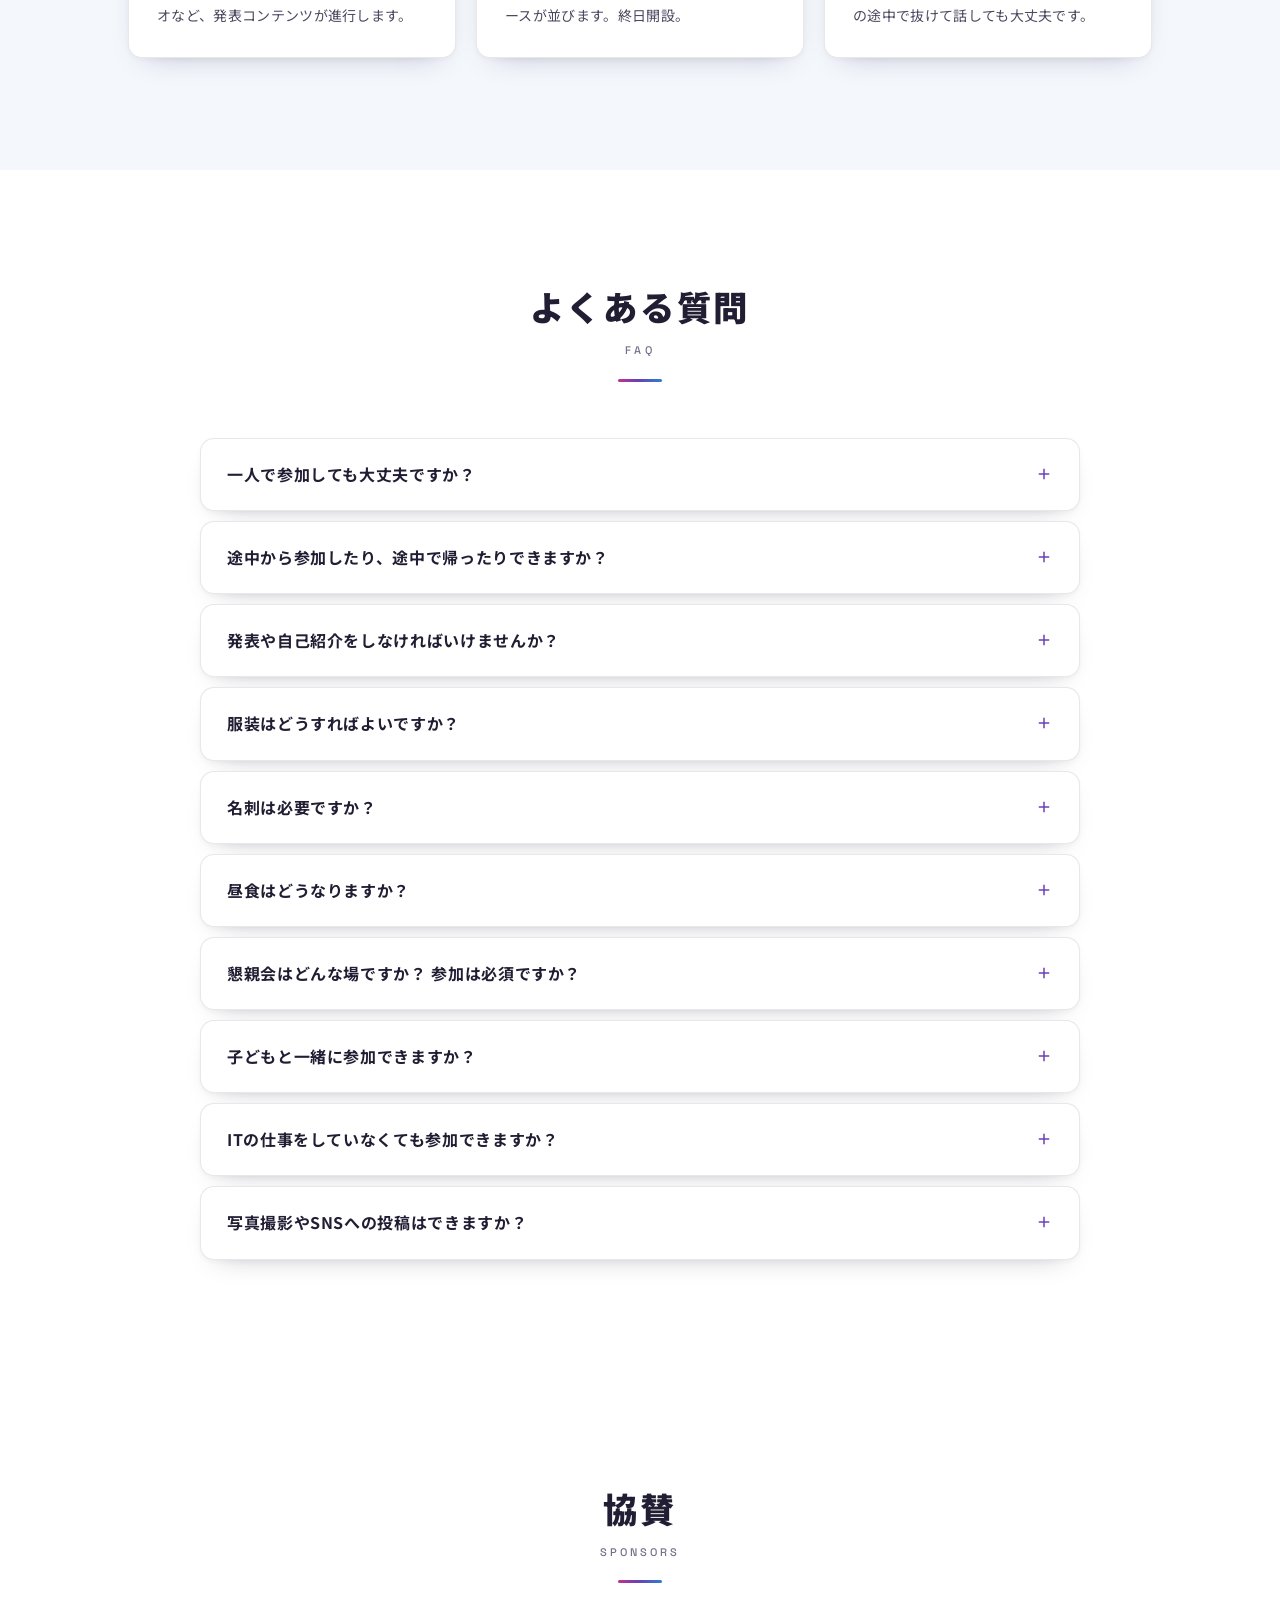
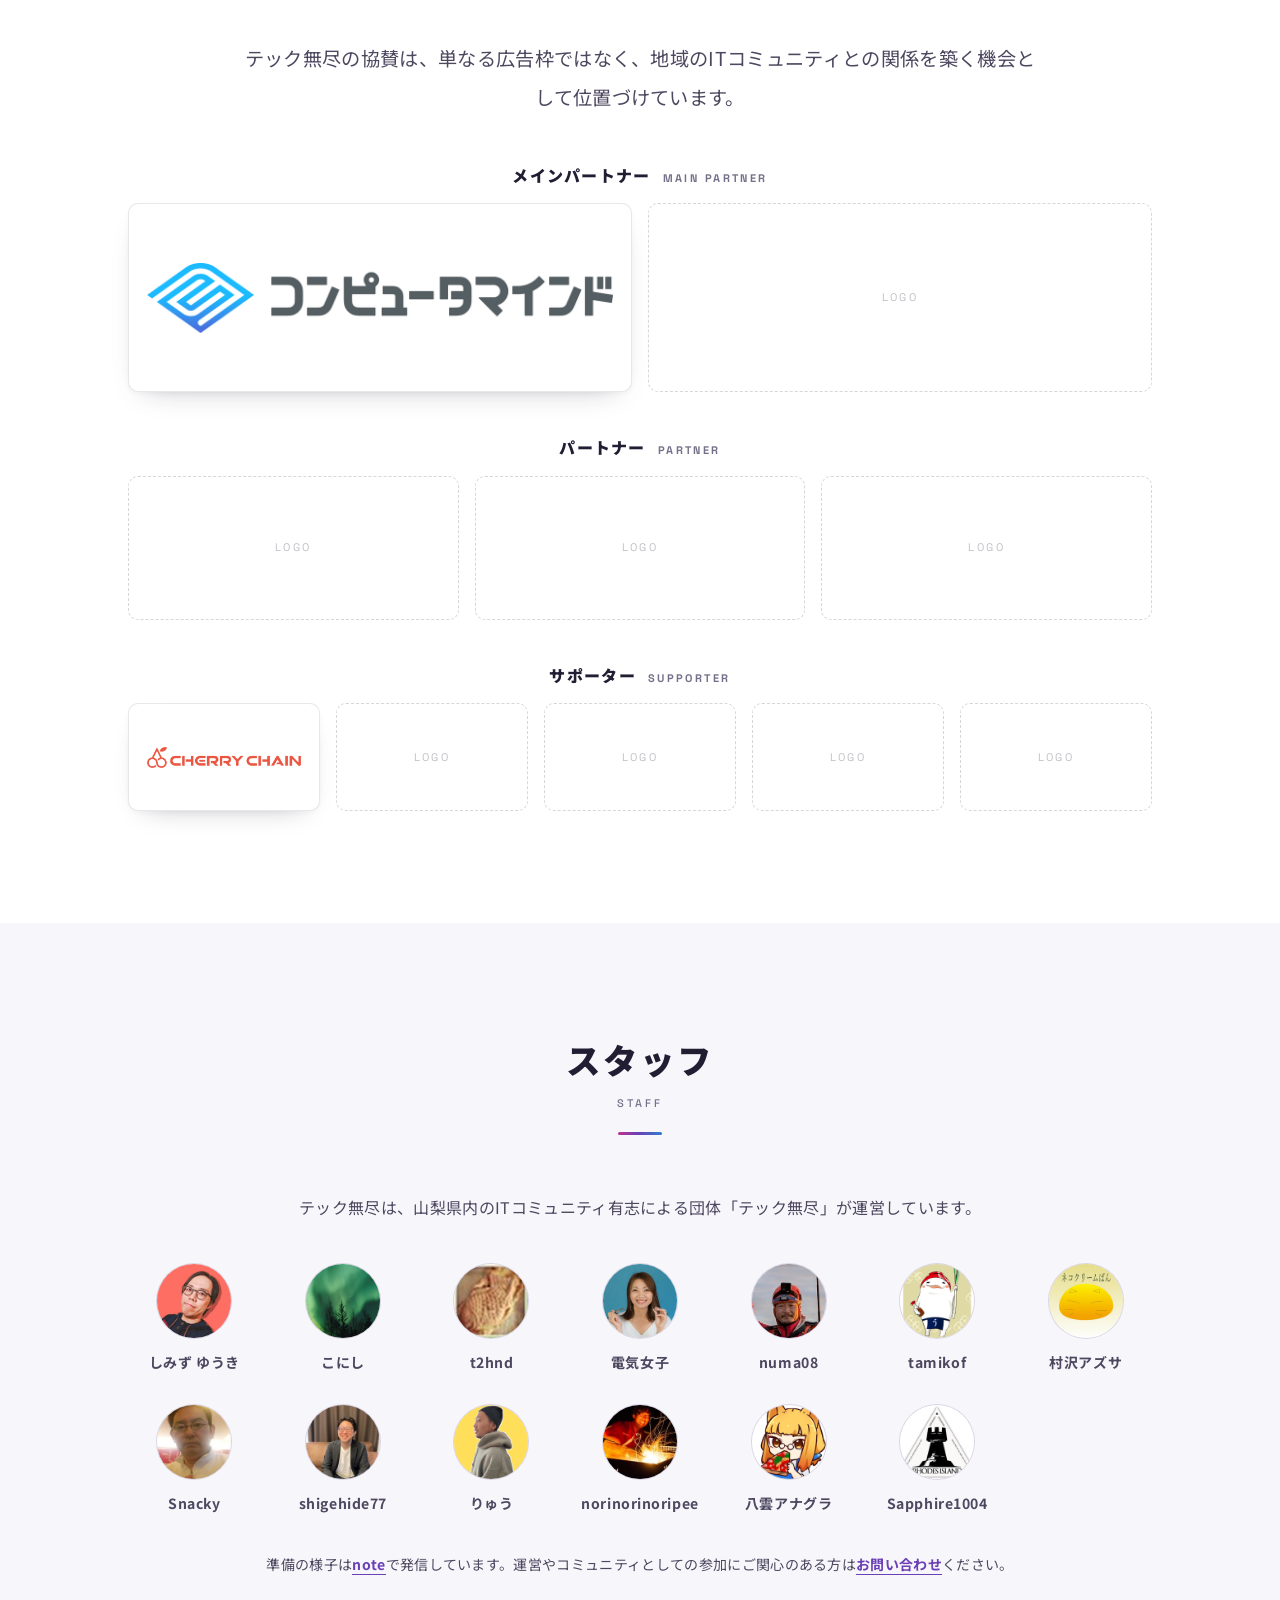
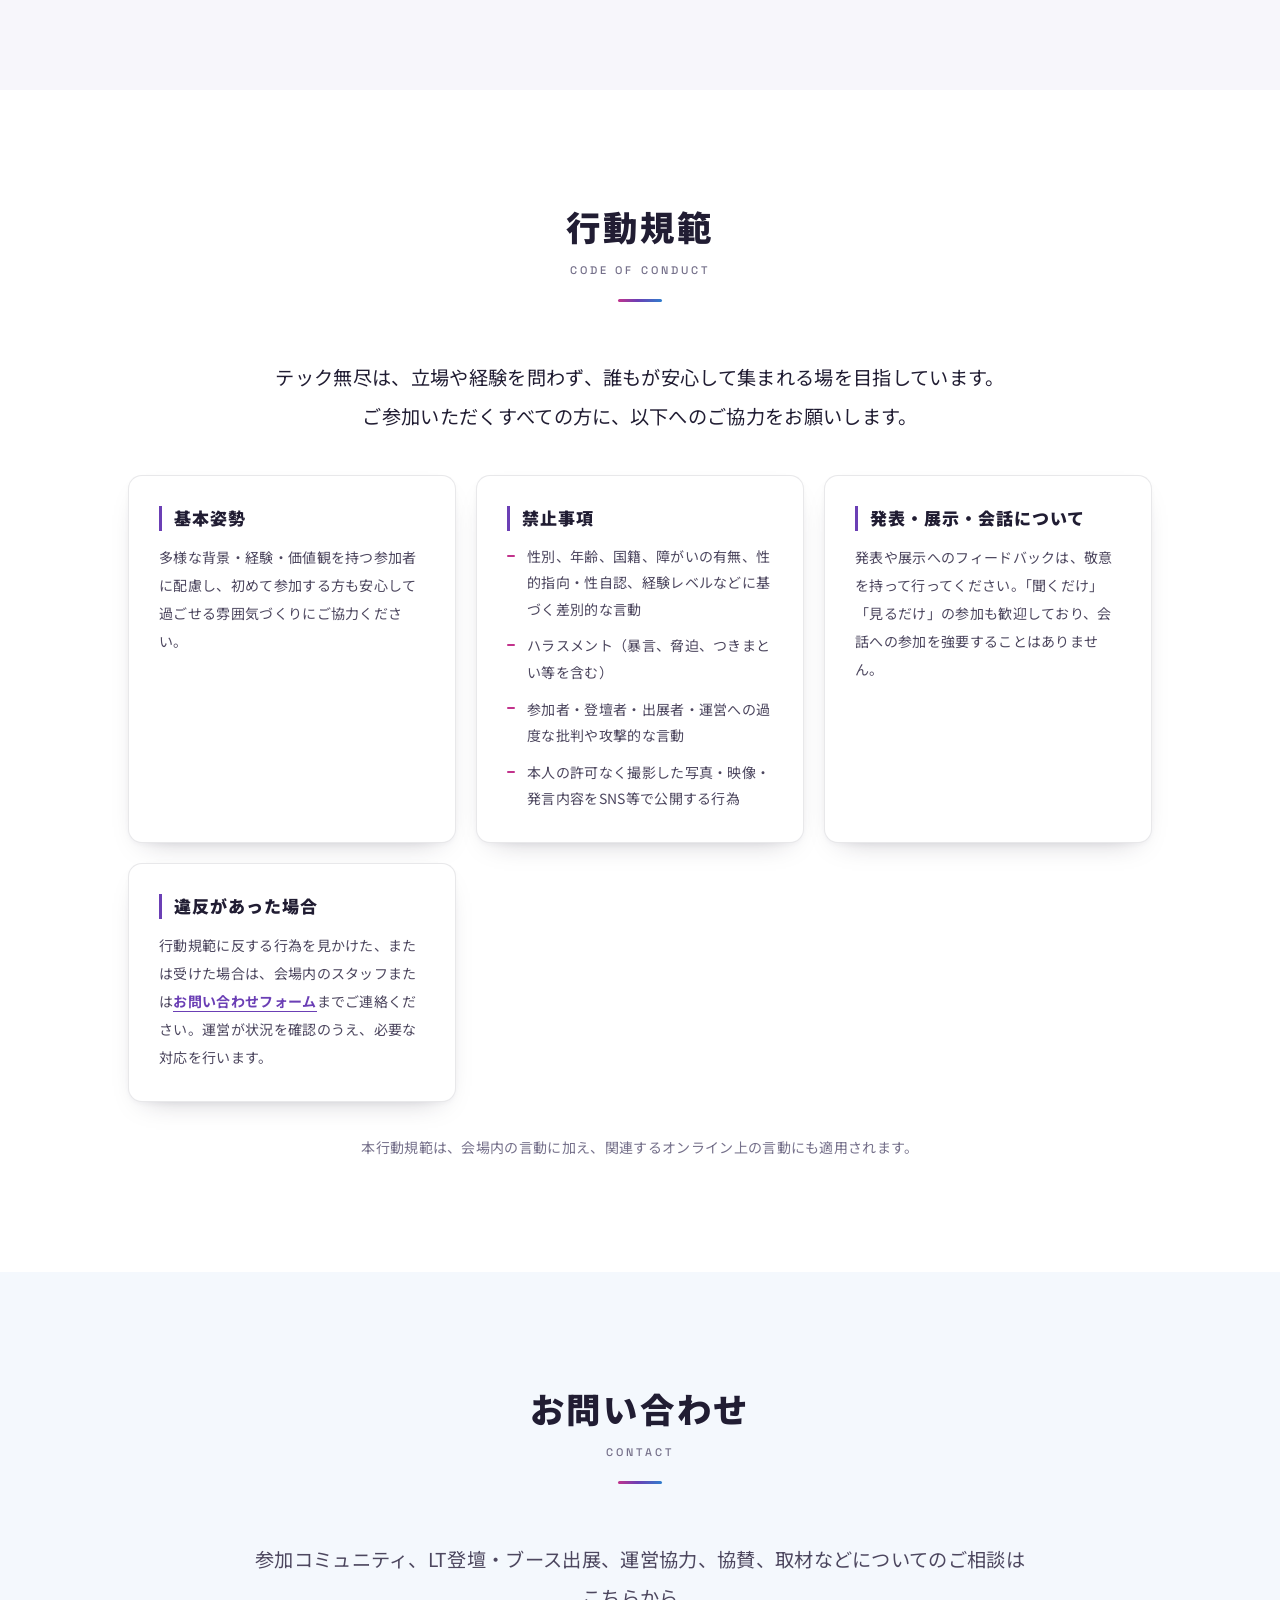
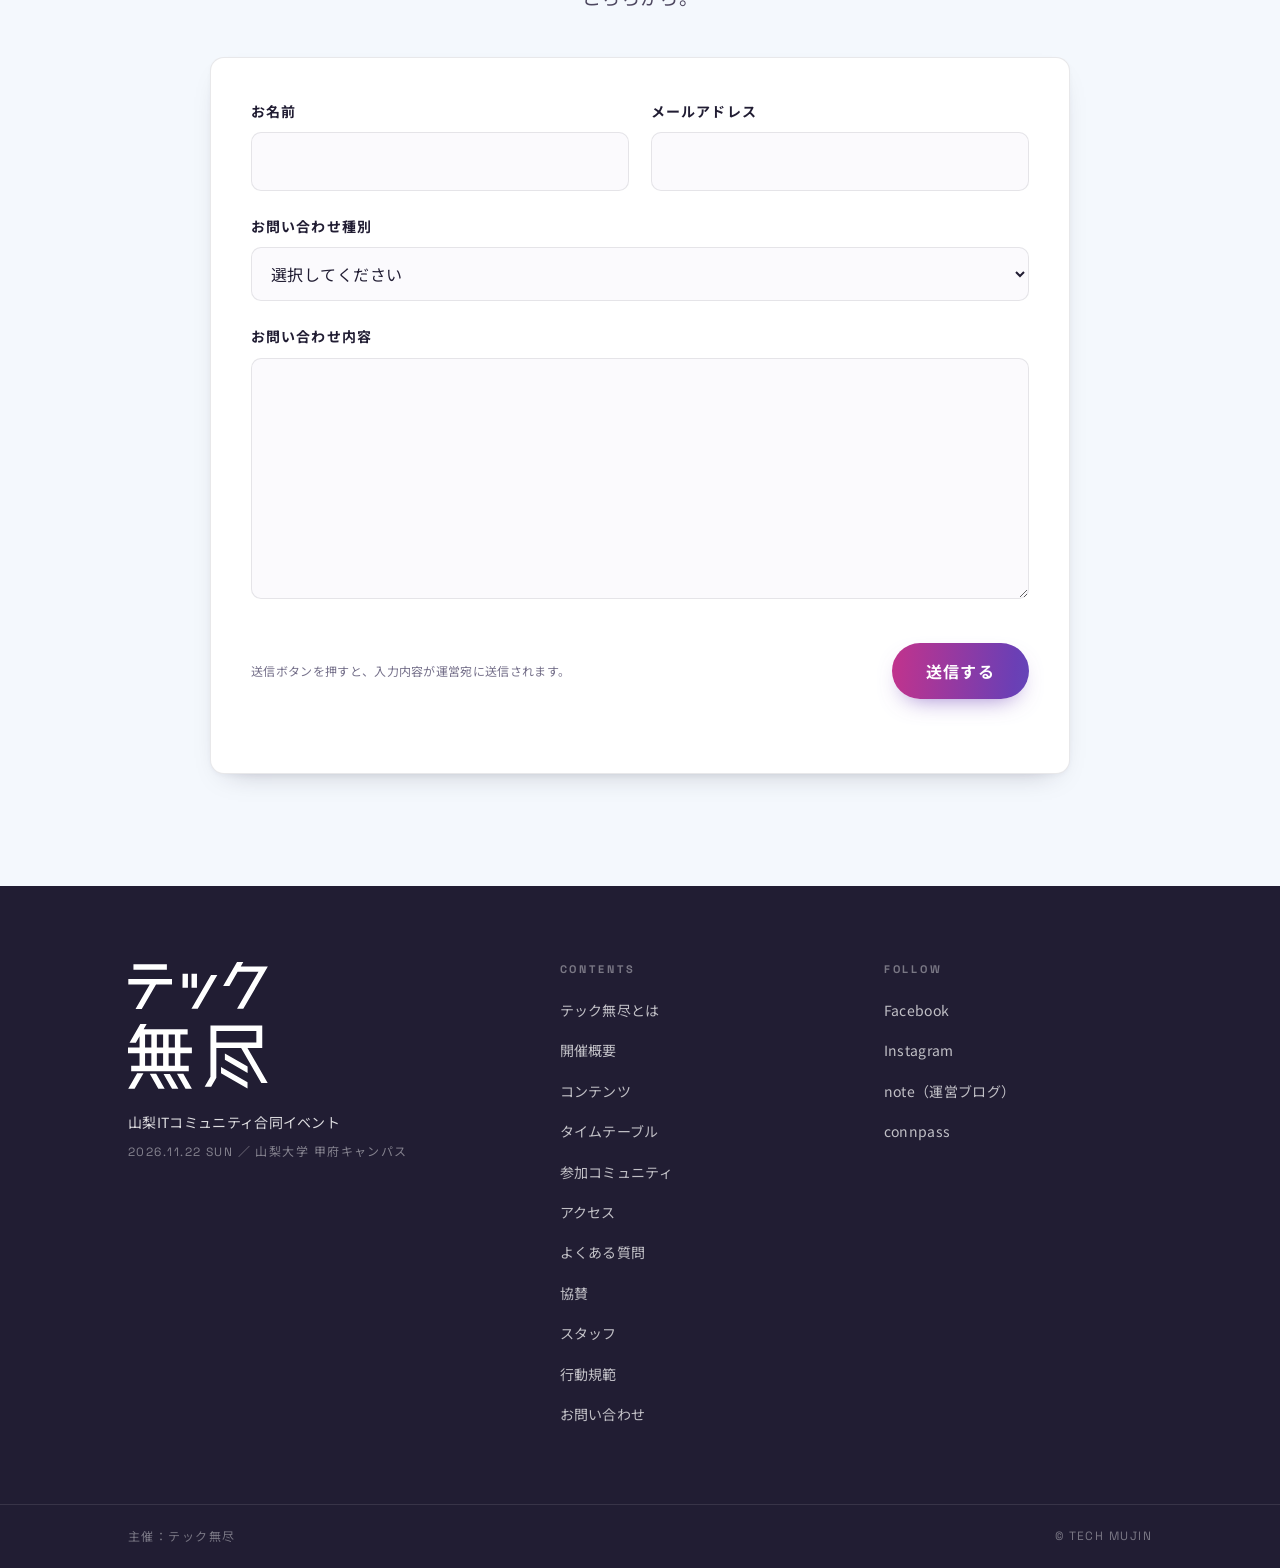
==== commit e7c964b9: "ヒーローのデスクトップ構図を整理する 右下に大きく余白が空き、左右カラムの高さも揃っていなかった。  - 会場・時間・参加費と申込ボタンを、左右2カラムの下に全幅の帯として   まとめ直した。空いてい" ====
--- a/public/index.html
+++ b/public/index.html
@@ -73,40 +73,20 @@
   ============================================= -->
   <section class="hero" id="hero">
     <div class="hero-inner">
-      <div class="hero-copy">
-        <p class="hero-eyebrow">山梨ITコミュニティ合同イベント</p>
-
-        <h1 class="hero-logo">
-          <img src="images/logo.svg" alt="テック無尽 2026">
-        </h1>
-
-        <p class="hero-date">
-          <span class="hero-date-y">2026</span><span class="hero-date-md">11.22</span><span class="hero-date-dow">SUN</span>
-        </p>
-
-        <p class="hero-lead">山梨のITコミュニティが一堂に会する1日。<br>初めての方も、聞くだけ・見るだけの参加も歓迎します。</p>
-
-        <dl class="hero-facts">
-          <div>
-            <dt>会場</dt>
-            <dd>山梨大学 甲府キャンパス<small>共創環境棟 治ホール</small></dd>
-          </div>
-          <div>
-            <dt>時間</dt>
-            <dd>10:00 – 17:00<small>予定</small></dd>
-          </div>
-          <div>
-            <dt>参加費</dt>
-            <dd>無料<small>予定</small></dd>
-          </div>
-        </dl>
-
-        <div class="hero-actions">
-          <!-- TODO: connpassの実URLに差し替える -->
-          <a class="btn btn-lg" href="https://techmujin.connpass.com/event/000000/" target="_blank" rel="noopener noreferrer">
-            参加申込む
-            <small>connpass</small>
-          </a>
+      <div class="hero-main">
+        <div class="hero-copy">
+          <p class="hero-eyebrow">山梨ITコミュニティ合同イベント</p>
+
+          <h1 class="hero-logo">
+            <img src="images/logo.svg" alt="テック無尽 2026">
+          </h1>
+
+          <p class="hero-date">
+            <span class="hero-date-y">2026</span><span class="hero-date-md">11.22</span><span class="hero-date-dow">SUN</span>
+          </p>
+
+          <p class="hero-lead">山梨のITコミュニティが一堂に会する1日。<br>初めての方も、聞くだけ・見るだけの参加も歓迎します。</p>
+
           <p class="hero-sns">
             最新情報：
             <a href="https://www.facebook.com/techmujin" target="_blank" rel="noopener noreferrer">Facebook</a>
@@ -114,14 +94,37 @@
             <a href="https://note.com/techmujin/m/m61bd7c72cd8c" target="_blank" rel="noopener noreferrer">note</a>
           </p>
         </div>
+
+        <div class="hero-visual">
+          <img class="hero-illust" src="images/hall-illustration.jpg" alt="会場ホールで発表を聞く参加者と、ブースで話す人たちを描いたイラスト">
+          <figure class="hero-photo">
+            <img src="images/bg.jpg" alt="会場となる山梨大学 甲府キャンパス 共創環境棟の外観">
+            <figcaption>会場：共創環境棟</figcaption>
+          </figure>
+        </div>
       </div>
 
-      <div class="hero-visual">
-        <img class="hero-illust" src="images/hall-illustration.jpg" alt="会場ホールで発表を聞く参加者と、ブースで話す人たちを描いたイラスト">
-        <figure class="hero-photo">
-          <img src="images/bg.jpg" alt="会場となる山梨大学 甲府キャンパス 共創環境棟の外観">
-          <figcaption>会場：共創環境棟</figcaption>
-        </figure>
+      <!-- 開催情報と申込ボタンを、左右2カラムの下に横一列の帯としてまとめる -->
+      <div class="hero-bar">
+        <dl class="hero-facts">
+          <div>
+            <dt>会場</dt>
+            <dd>山梨大学 甲府キャンパス<small>共創環境棟 治ホール</small></dd>
+          </div>
+          <div>
+            <dt>時間</dt>
+            <dd>10:00 – 17:00<small>予定</small></dd>
+          </div>
+          <div>
+            <dt>参加費</dt>
+            <dd>無料<small>予定</small></dd>
+          </div>
+        </dl>
+        <!-- TODO: connpassの実URLに差し替える -->
+        <a class="btn btn-lg" href="https://techmujin.connpass.com/event/000000/" target="_blank" rel="noopener noreferrer">
+          参加申込む
+          <small>connpass</small>
+        </a>
       </div>
     </div>
   </section>
--- a/public/style.css
+++ b/public/style.css
@@ -383,17 +383,22 @@
 }
 
 .hero-inner {
-  display: grid;
-  grid-template-columns: minmax(0, 1.02fr) minmax(0, 0.98fr);
-  align-items: center;
-  gap: clamp(32px, 5vw, 64px);
   max-width: var(--wrap);
   margin-inline: auto;
   padding-inline: var(--gutter);
 }
 
+/* 左右カラムは上端・下端とも揃える。
+   背の低い左カラムは SNS 行を下端に寄せて、右の写真と底辺を合わせる */
+.hero-main {
+  display: grid;
+  grid-template-columns: minmax(0, 1.02fr) minmax(0, 0.98fr);
+  gap: clamp(32px, 5vw, 64px);
+}
+.hero-copy { display: flex; flex-direction: column; }
+
 .hero-eyebrow {
-  display: inline-block;
+  align-self: flex-start;
   margin-bottom: 20px;
   padding: 7px 16px;
   border-radius: 100px;
@@ -456,17 +461,32 @@
   word-break: auto-phrase;
 }
 
-.hero-facts {
+/* 開催情報＋申込ボタンの帯。
+   左右2カラムの下に全幅で敷くことで、右下に空いていた余白を埋めて構図を締める */
+.hero-bar {
   display: flex;
+  align-items: center;
   flex-wrap: wrap;
-  gap: 12px clamp(20px, 3vw, 36px);
-  padding: 18px 22px;
-  margin-bottom: clamp(20px, 2.6vw, 26px);
+  gap: 18px clamp(24px, 3.5vw, 40px);
+  margin-top: clamp(32px, 4.5vw, 52px);
+  padding: 20px clamp(20px, 2.6vw, 28px);
   background: #fff;
   border: 1px solid var(--line);
   border-radius: var(--radius);
   box-shadow: var(--shadow);
 }
+
+.hero-facts {
+  display: flex;
+  flex: 1;
+  flex-wrap: wrap;
+  gap: 12px 0;
+}
+/* 項目どうしは縦罫で区切る */
+/* 均等割りにしつつ、値が折り返さない幅は必ず確保する */
+.hero-facts > div { flex: 1 1 auto; min-width: max-content; padding-inline: clamp(14px, 2.2vw, 28px); }
+.hero-facts > div:first-child { padding-left: 0; }
+.hero-facts > div + div { border-left: 1px solid var(--line-soft); }
 .hero-facts dt {
   margin-bottom: 2px;
   font-size: var(--fs-label);
@@ -486,13 +506,15 @@
   color: var(--muted);
 }
 
-.hero-actions {
-  display: flex;
-  align-items: center;
-  flex-wrap: wrap;
-  gap: 14px clamp(20px, 3vw, 32px);
-}
-.hero-sns { font-size: var(--fs-sm); color: var(--muted); }
+/* 左カラムの下端に寄せて右の写真と底辺を合わせる。
+   離れた位置に置くので、細い罫で区切って意図的な配置に見せる */
+.hero-sns {
+  margin-top: auto;
+  padding-top: clamp(16px, 2.4vw, 24px);
+  border-top: 1px solid var(--line-soft);
+  font-size: var(--fs-sm);
+  color: var(--muted);
+}
 .hero-sns a {
   margin-right: 12px;
   color: var(--ink-soft);
@@ -1386,16 +1408,29 @@
   .nav-cta { margin-top: 26px; padding: 15px 30px; font-size: var(--fs-body); }
 
   /* 1カラムになると左寄せのテキストが左に偏って見えるため、
-     写真の上に来るコピー部分は中央揃えにする */
-  .hero-inner { grid-template-columns: 1fr; }
-  .hero-copy { text-align: center; }
-  .hero-eyebrow { margin-inline: auto; }
+     写真の上に来るコピー部分は中央揃えにする。
+     また、申込ボタンが写真より下に埋もれないよう
+     コピー → 開催情報の帯 → 写真 の順に並べ替える */
+  .hero-inner { display: flex; flex-direction: column; }
+  .hero-main { display: contents; }
+  .hero-copy { order: 1; text-align: center; }
+  .hero-bar { order: 2; margin-top: clamp(26px, 5vw, 34px); flex-direction: column; text-align: center; }
+  .hero-visual { order: 3; margin-top: clamp(26px, 5vw, 34px); }
+  .hero-eyebrow { align-self: center; margin-inline: auto; }
   .hero-logo { display: flex; justify-content: center; }
   .hero-date { justify-content: center; }
   .hero-lead { margin-inline: auto; }
-  .hero-facts { justify-content: center; }
-  .hero-actions { justify-content: center; }
-  .hero-visual { order: 2; }
+  .hero-sns { margin-top: 0; border-top: 0; padding-top: 0; text-align: center; }
+  /* 折り返しで半端な並びになるのを避け、会場を1行使って2段に組む */
+  .hero-facts {
+    display: grid;
+    grid-template-columns: 1fr 1fr;
+    gap: 14px 12px;
+    width: 100%;
+  }
+  .hero-facts > div { min-width: 0; padding-inline: 0; }
+  .hero-facts > div:first-child { grid-column: 1 / -1; }
+  .hero-facts > div + div { border-left: 0; }
   .hero-illust { margin-bottom: clamp(14px, 2.4vw, 20px); }
   .access-grid { grid-template-columns: 1fr; }
 
@@ -1404,8 +1439,8 @@
 }
 
 @media (max-width: 680px) {
-  .hero-actions { flex-direction: column; align-items: stretch; }
-  .hero-actions .btn { width: 100%; justify-content: center; }
+  .hero-bar { align-items: stretch; }
+  .hero-bar .btn { width: 100%; justify-content: center; }
   .hero-sns { text-align: center; }
 
   .outline-row { grid-template-columns: 1fr; gap: 2px; }
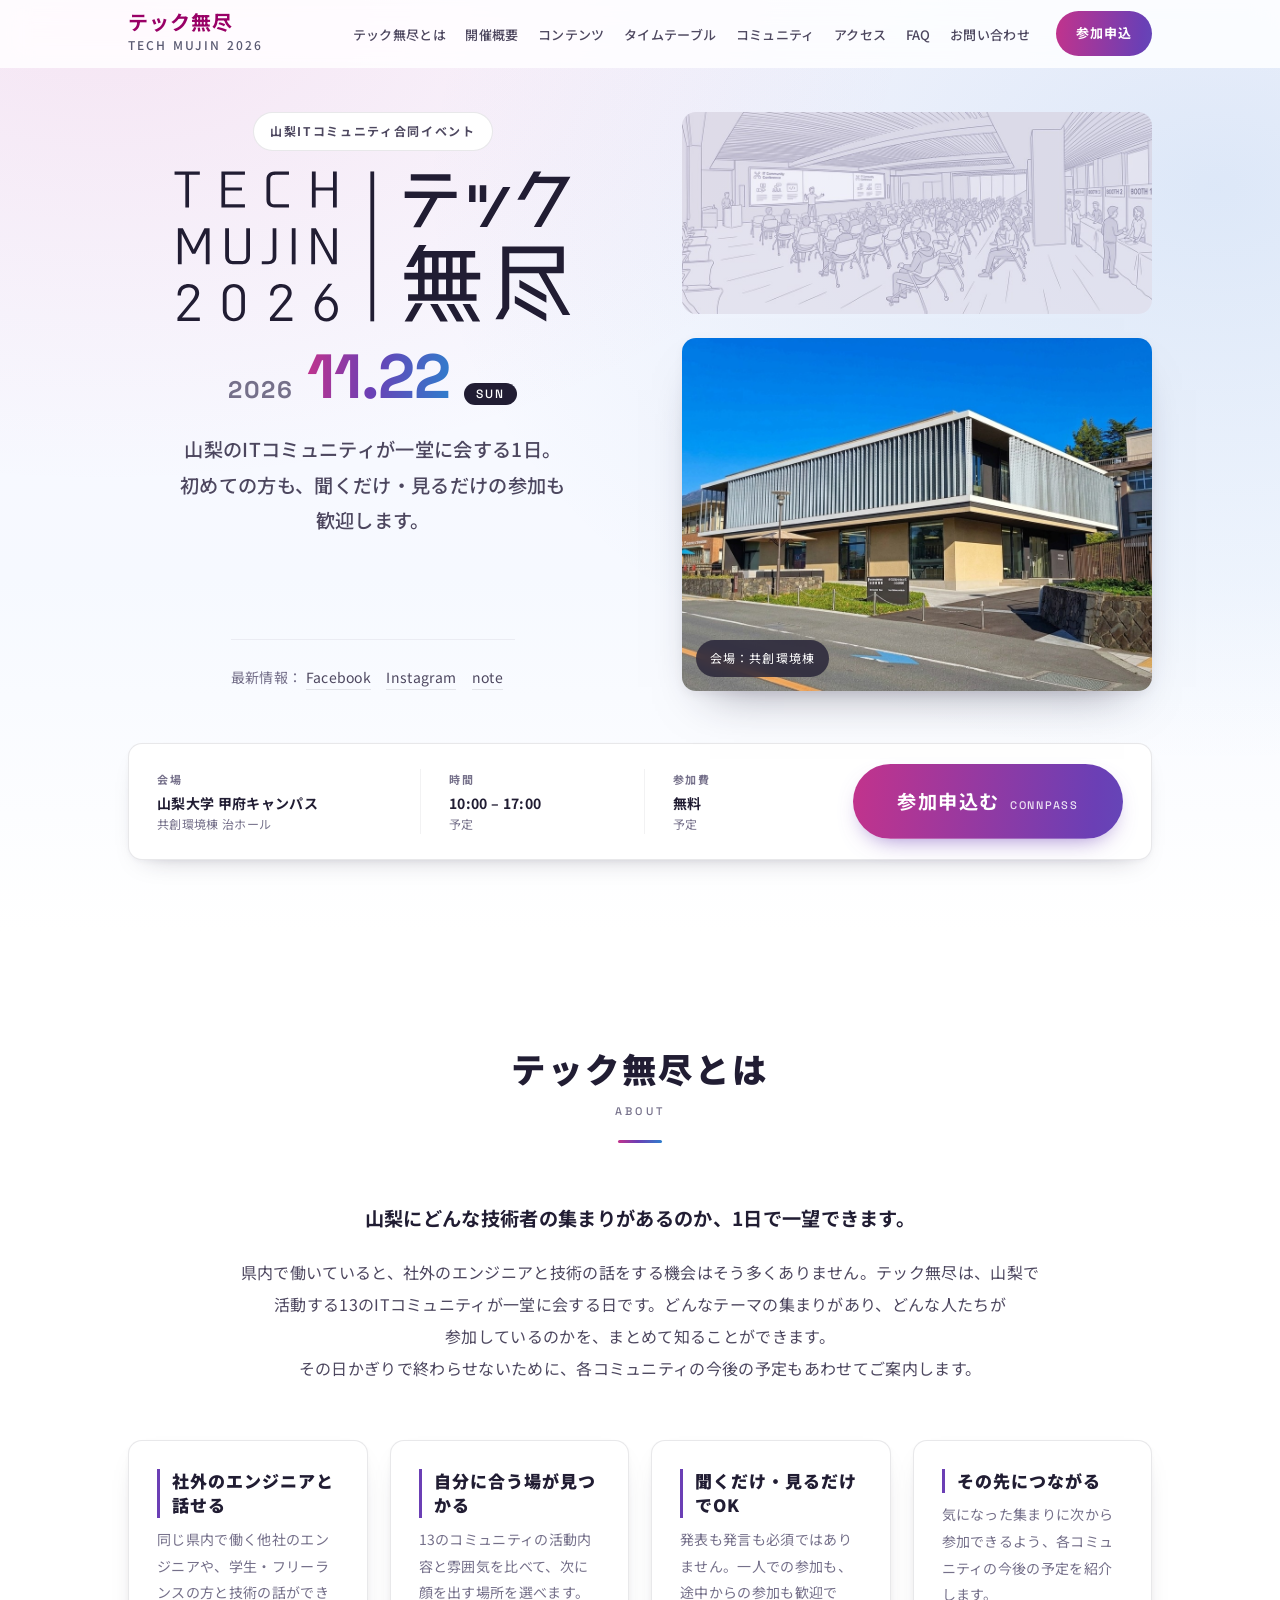
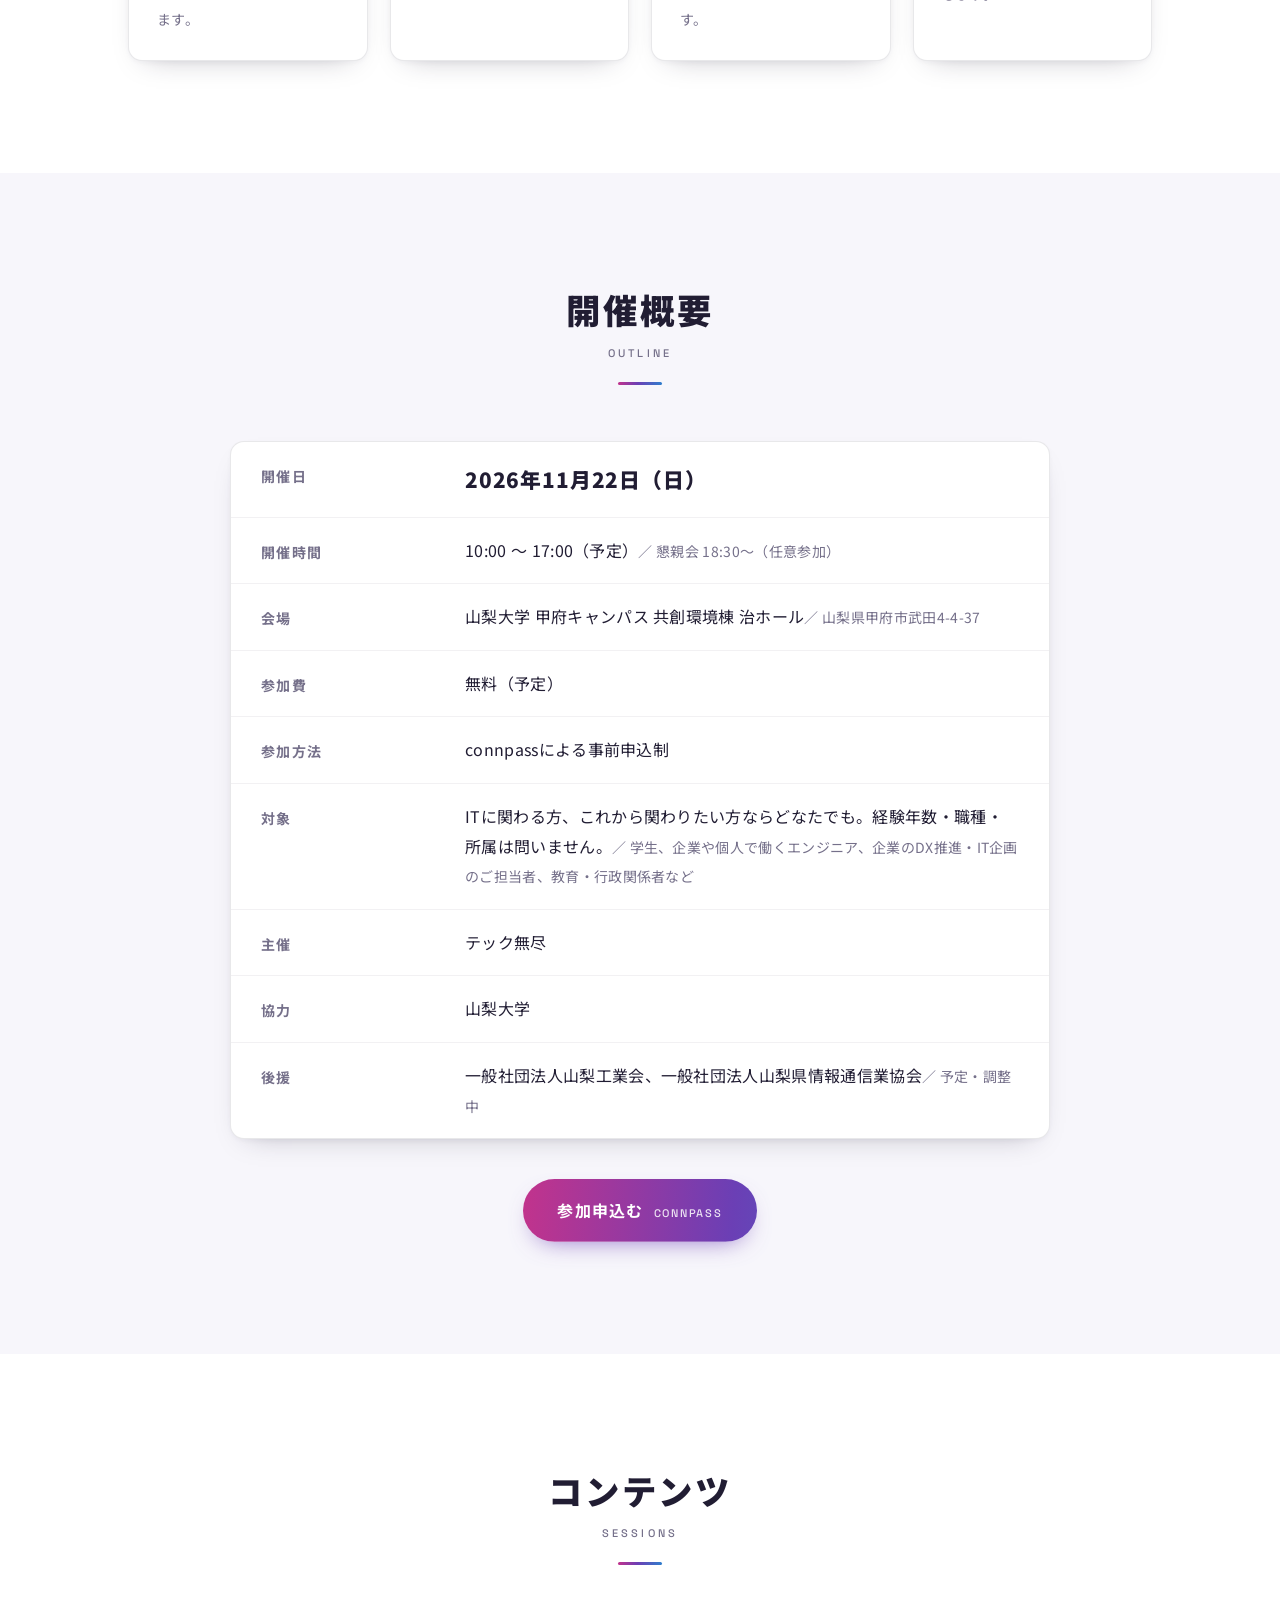
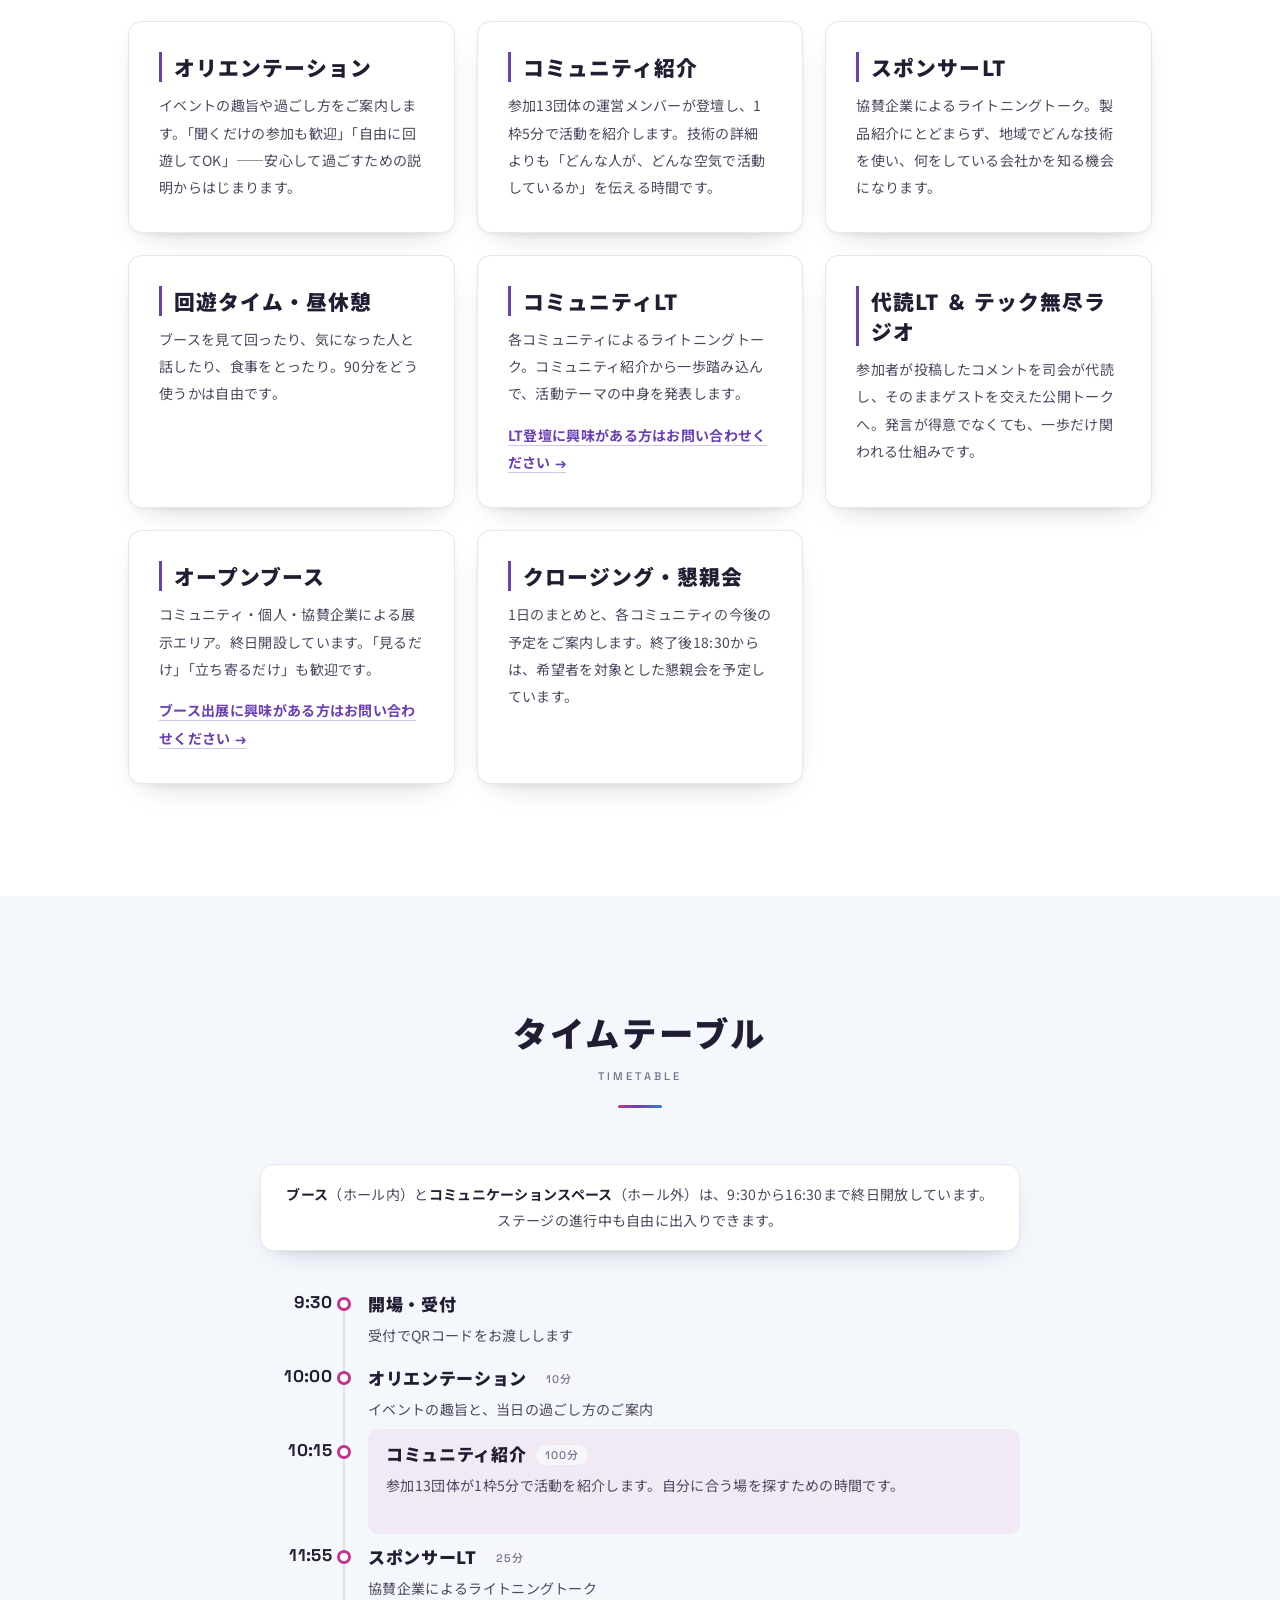
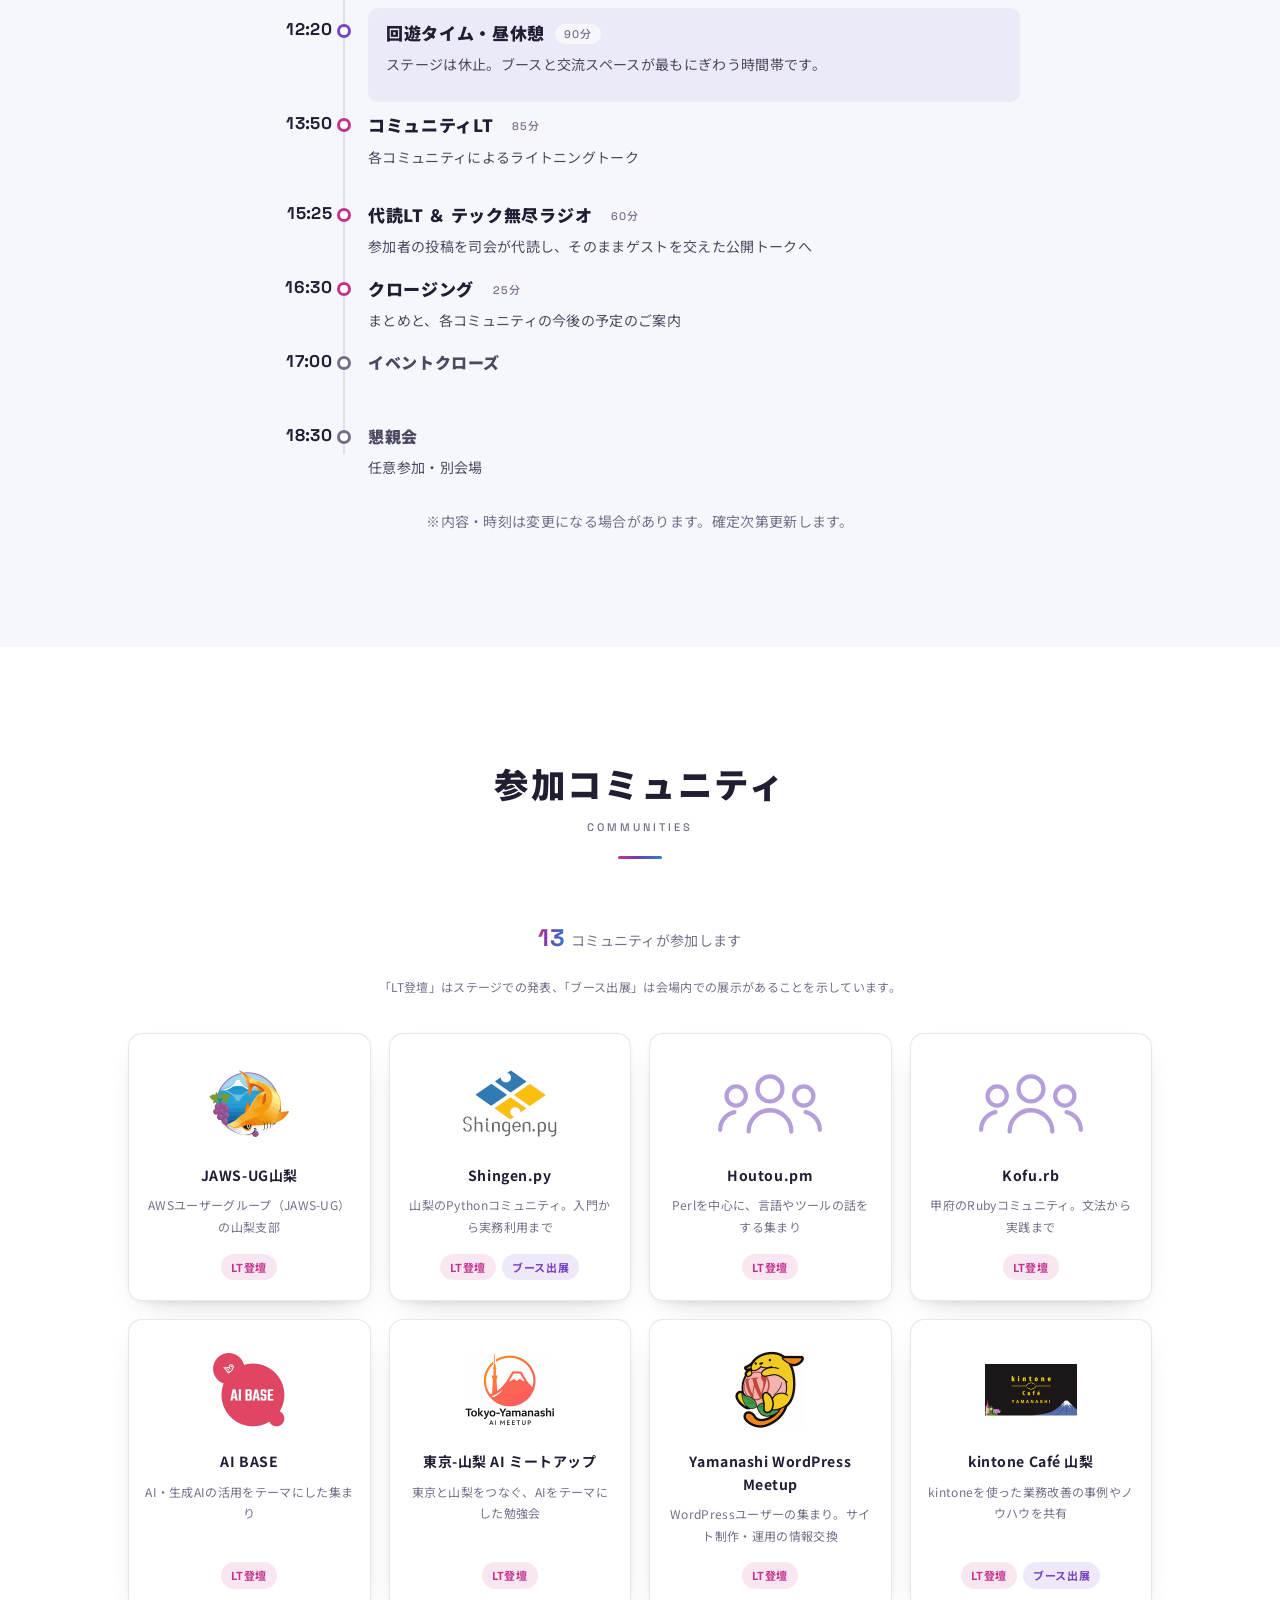
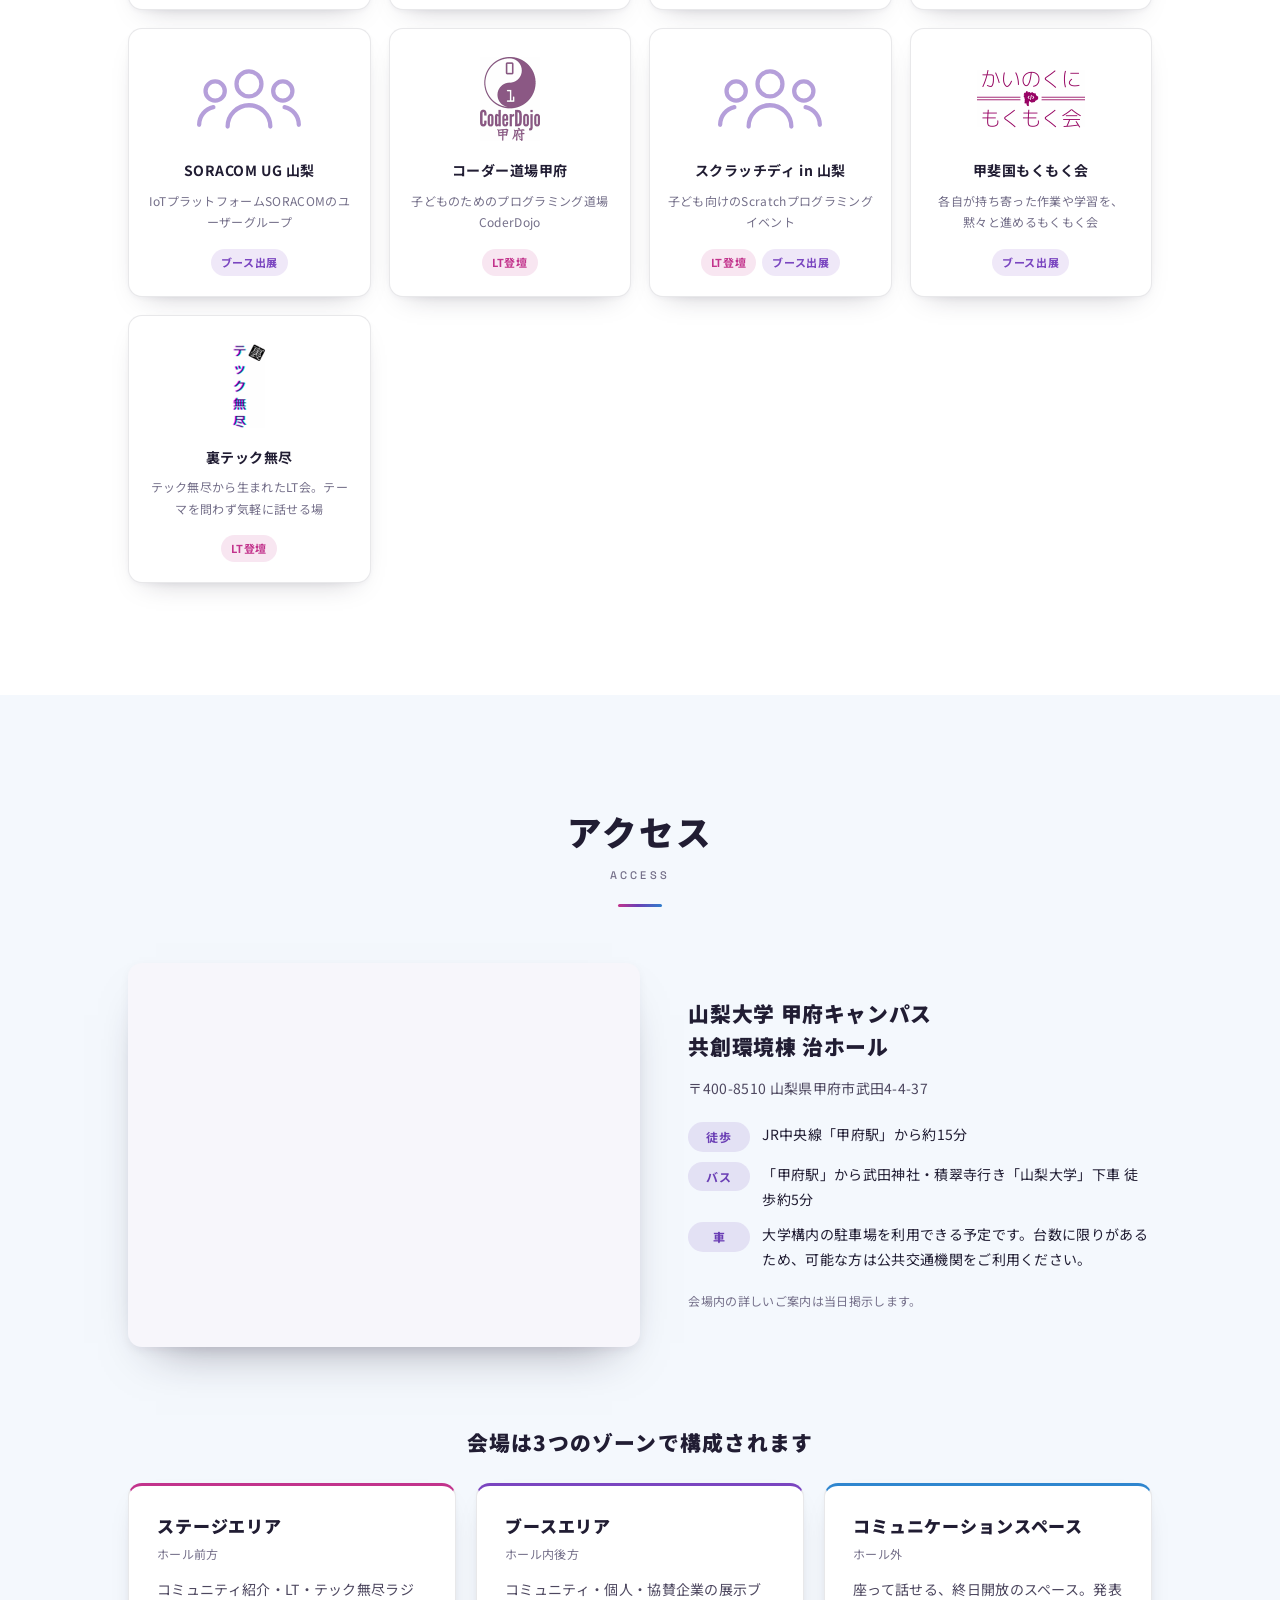
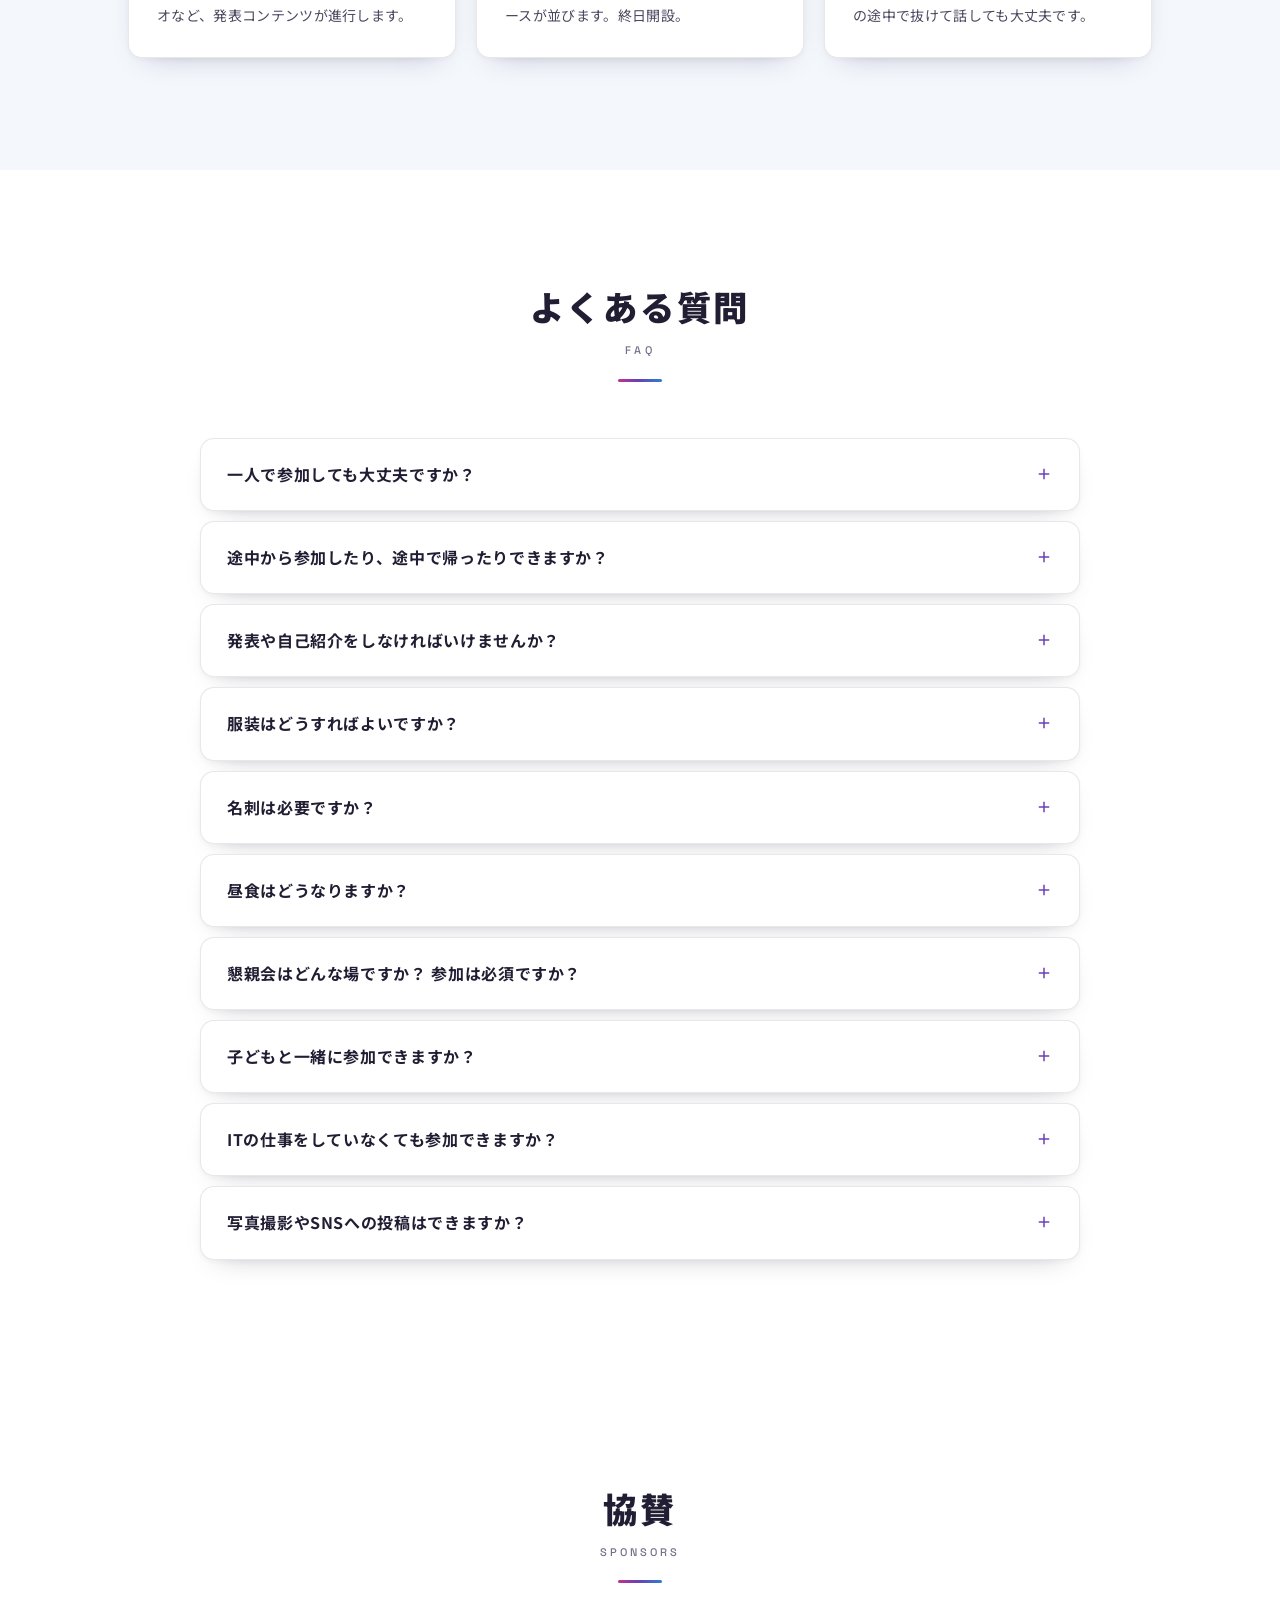
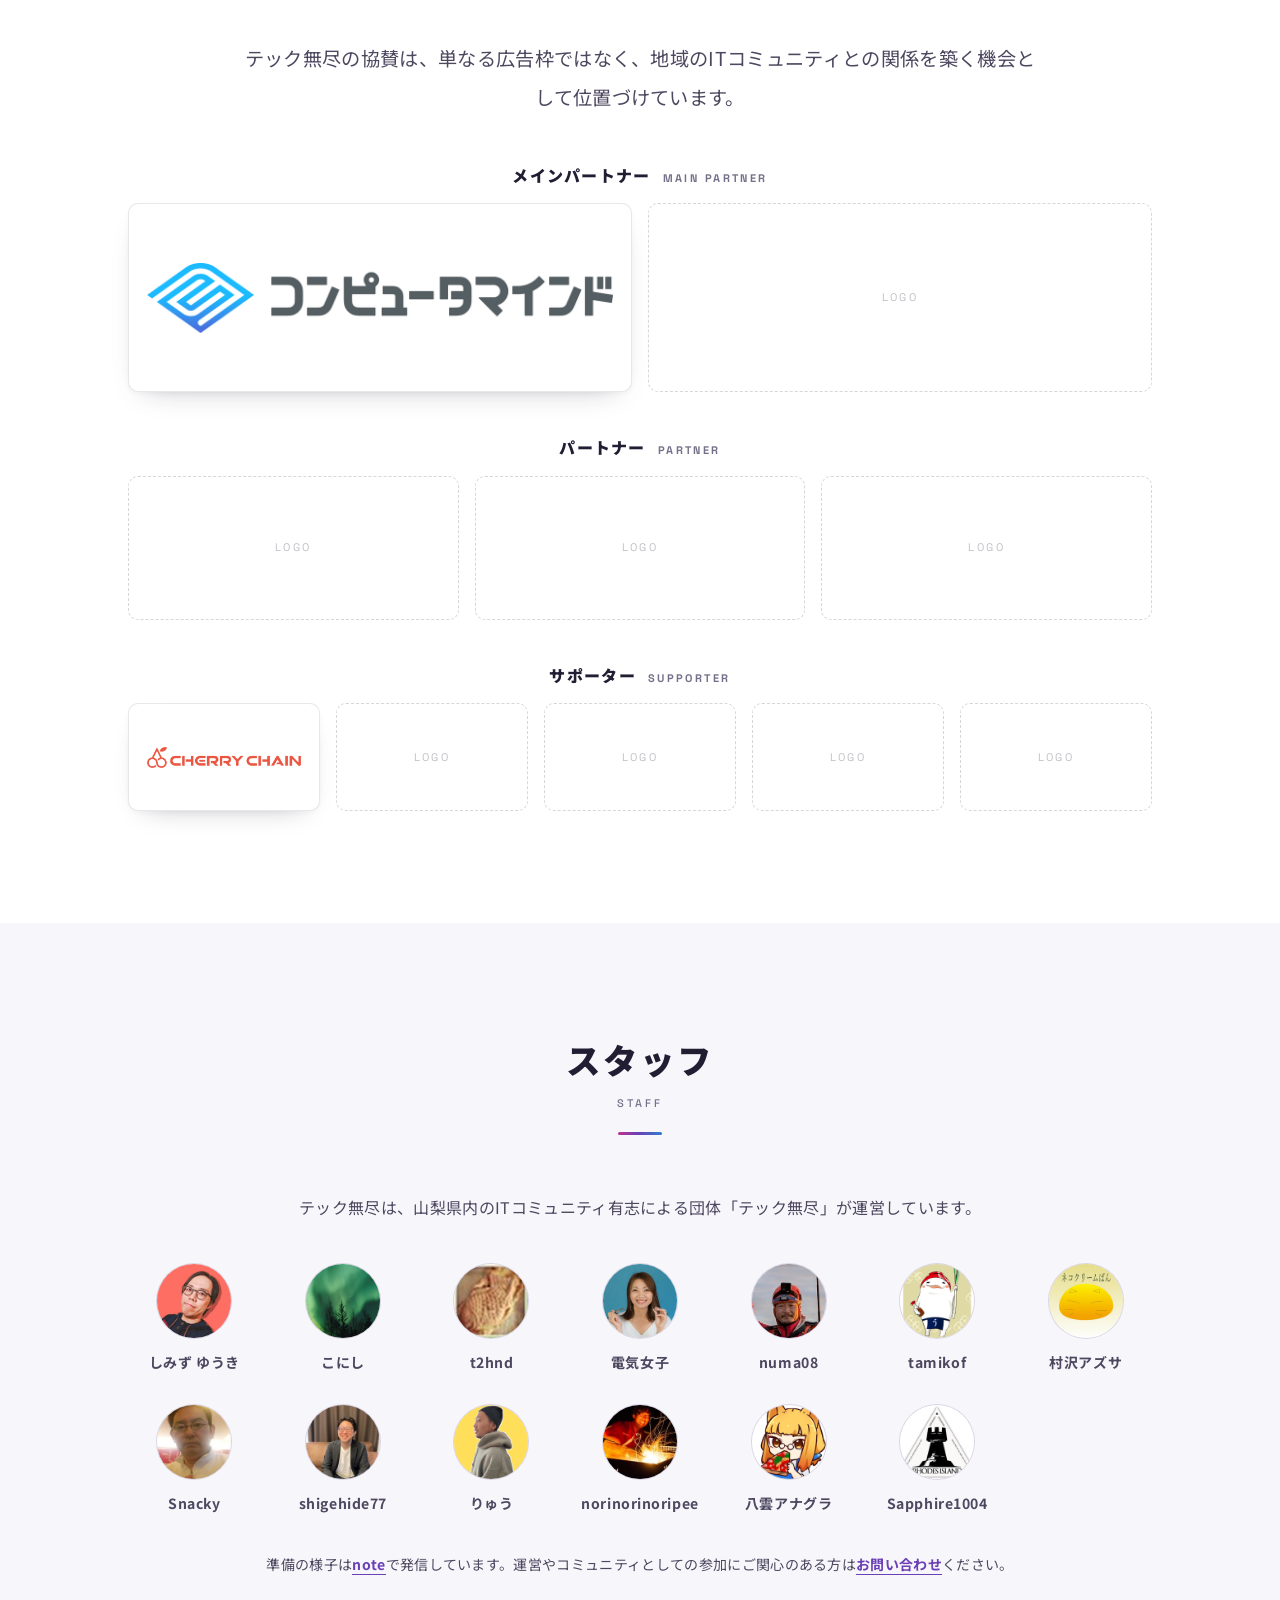
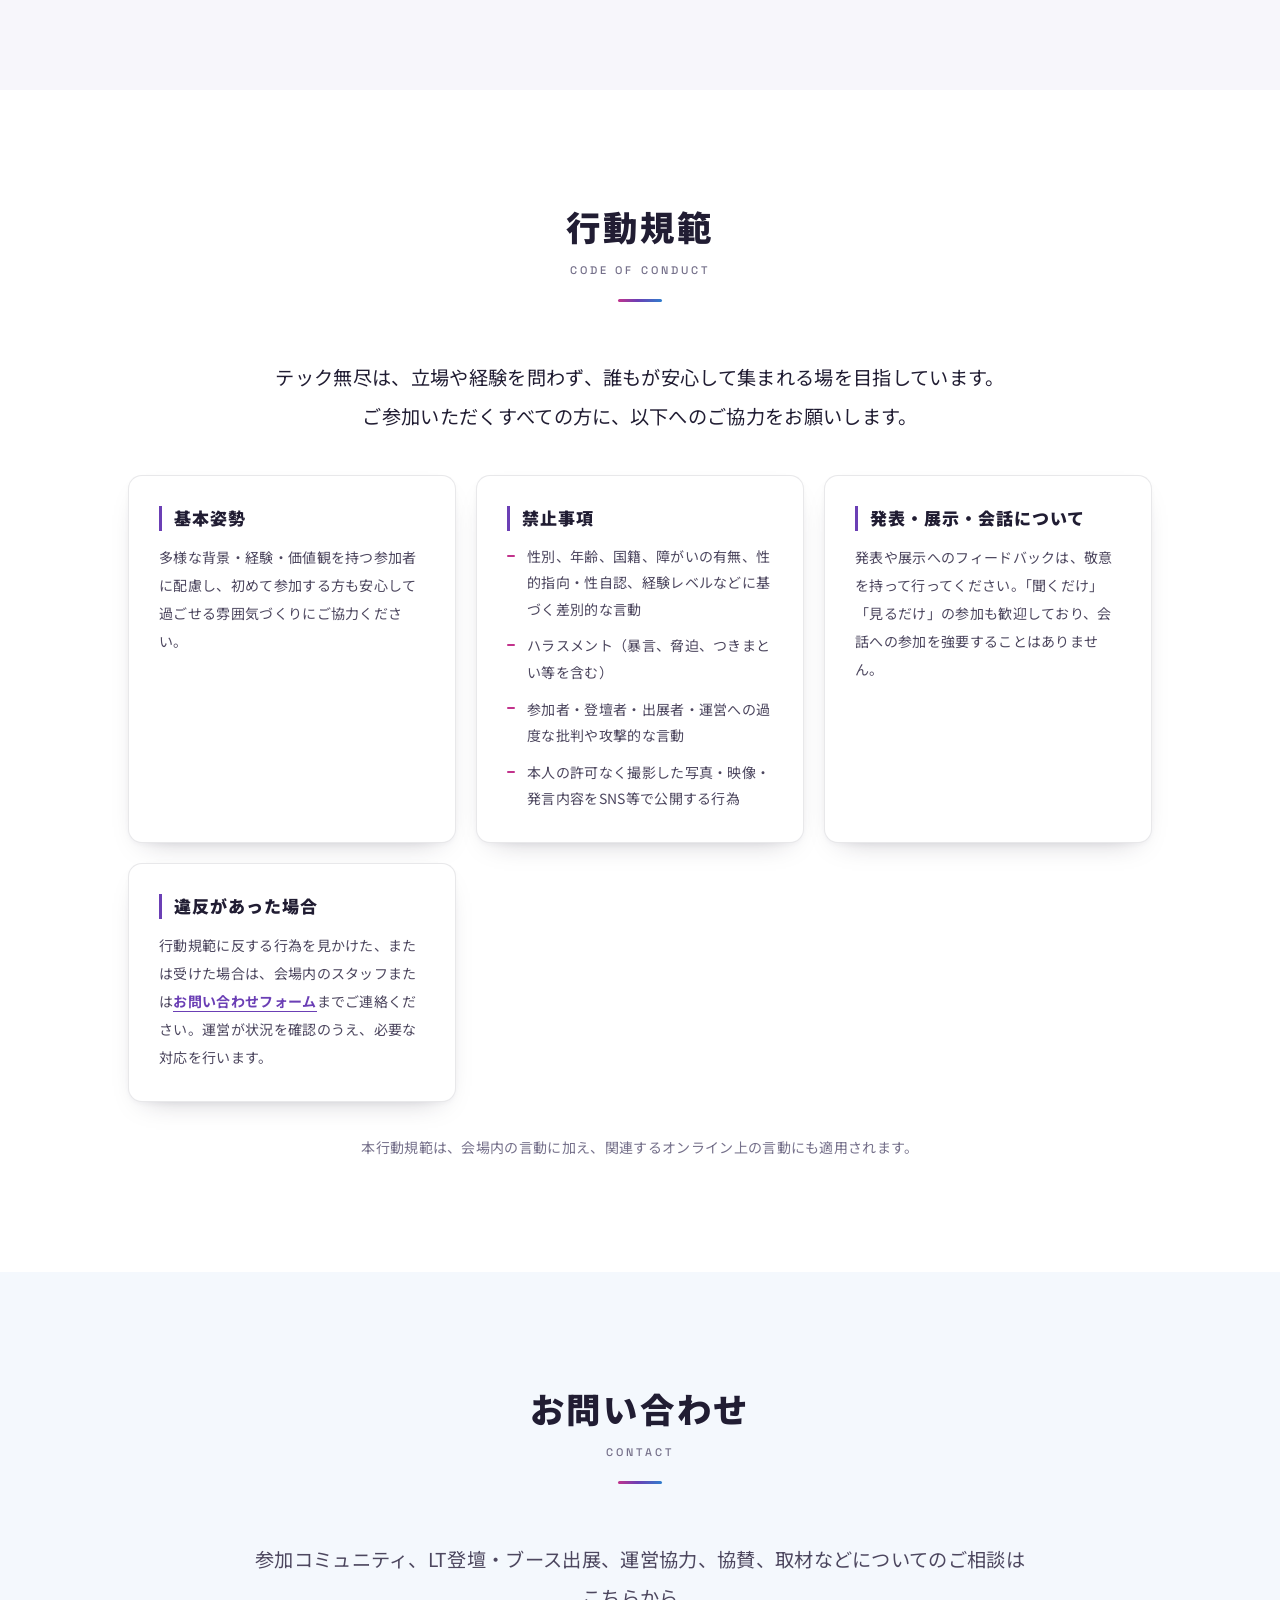
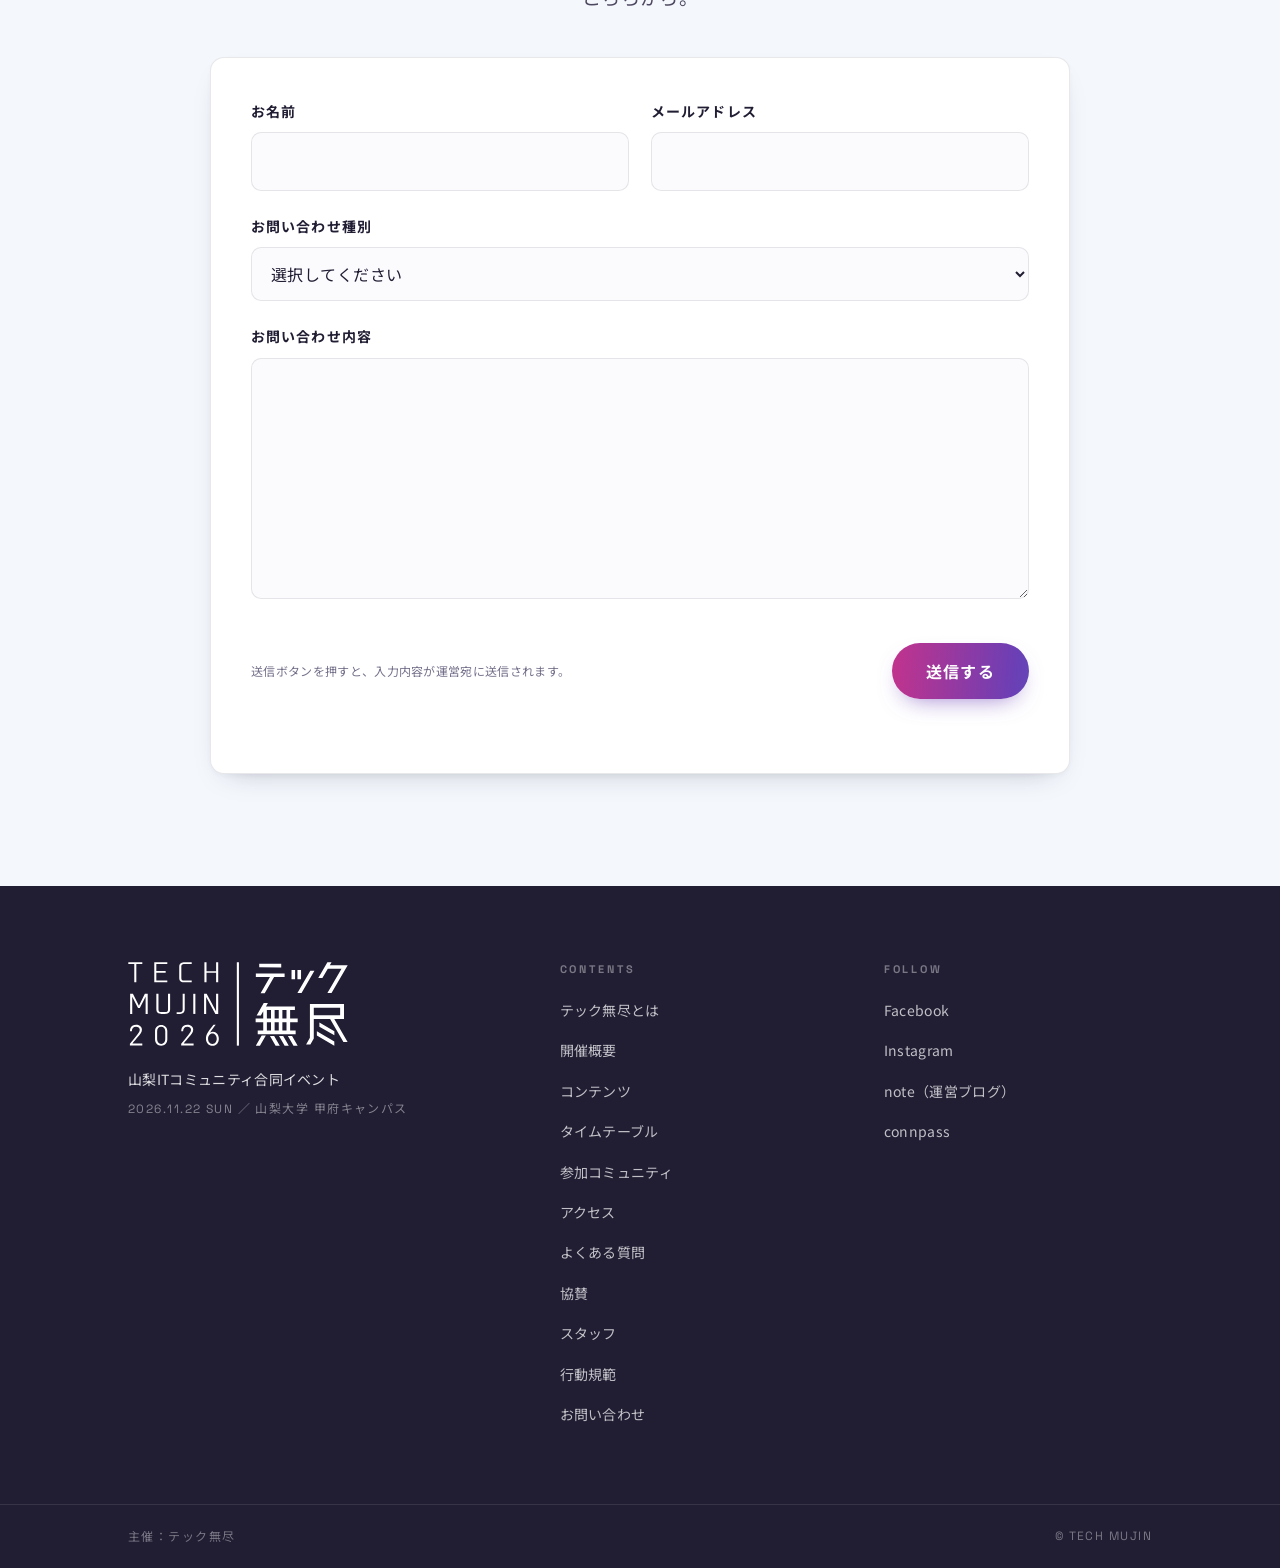
==== commit 41c6c69a: "ロゴを2026年版のロックアップに差し替え、ヒーローと見出しを調整 - /tmp/logo_2026_b.svg をベースに、白い背景矩形を除いて図形の実寸で   viewBox を切り直した墨色版と" ====
--- a/public/index.html
+++ b/public/index.html
@@ -78,7 +78,7 @@
           <p class="hero-eyebrow">山梨ITコミュニティ合同イベント</p>
 
           <h1 class="hero-logo">
-            <img src="images/logo.svg" alt="テック無尽 2026">
+            <img src="images/logo-2026.svg" alt="テック無尽 2026">
           </h1>
 
           <p class="hero-date">
@@ -887,7 +887,7 @@
 <footer class="footer">
   <div class="wrap footer-inner">
     <div class="footer-brand">
-      <img class="footer-logo" src="images/logo.svg" alt="テック無尽">
+      <img class="footer-logo" src="images/logo-2026-white.svg" alt="テック無尽 2026">
       <p class="footer-tagline">山梨ITコミュニティ合同イベント</p>
       <p class="footer-date">2026.11.22 SUN ／ 山梨大学 甲府キャンパス</p>
     </div>
--- a/public/style.css
+++ b/public/style.css
@@ -287,19 +287,27 @@
   padding-inline: var(--gutter);
 }
 
-.header-brand { display: grid; gap: 1px; }
+/* 文字組みは techmujin.jp のヘッダーに合わせている
+   （書体・文字色・字間・行間とも同サイトの値をそのまま使う） */
+.header-brand { display: flex; flex-direction: column; gap: 2px; }
 .header-brand-ja {
-  font-size: 1.0625rem;
-  font-weight: 900;
-  letter-spacing: 0.14em;
-  color: var(--ink);
+  font-family: -apple-system, BlinkMacSystemFont, "Segoe UI", Roboto,
+               "Hiragino Kaku Gothic ProN", "Hiragino Sans", "Noto Sans JP",
+               "Yu Gothic", "遊ゴシック", Meiryo, sans-serif;
+  font-size: 20px;
+  font-weight: 700;
+  line-height: 1;
+  letter-spacing: 0.05em;
+  color: #990066;
 }
 .header-brand-en {
-  font-family: var(--f-en);
-  font-size: 0.625rem;
+  font-family: "Hiragino Kaku Gothic ProN", "Hiragino Sans", "Noto Sans JP",
+               "Yu Gothic", "游ゴシック", Meiryo, sans-serif;
+  font-size: 12px;
   font-weight: 500;
-  letter-spacing: 0.24em;
-  color: var(--muted);
+  line-height: 1.8;
+  letter-spacing: 0.18em;
+  color: #5a5a72;
 }
 
 .nav { display: flex; align-items: center; gap: clamp(10px, 2vw, 24px); }
@@ -395,10 +403,10 @@
   grid-template-columns: minmax(0, 1.02fr) minmax(0, 0.98fr);
   gap: clamp(32px, 5vw, 64px);
 }
-.hero-copy { display: flex; flex-direction: column; }
+/* 左カラムは中央揃え */
+.hero-copy { display: flex; flex-direction: column; align-items: center; text-align: center; }
 
 .hero-eyebrow {
-  align-self: flex-start;
   margin-bottom: 20px;
   padding: 7px 16px;
   border-radius: 100px;
@@ -410,12 +418,9 @@
   color: var(--ink-soft);
 }
 
-.hero-logo { margin-bottom: clamp(16px, 2.2vw, 22px); }
-.hero-logo img {
-  width: clamp(150px, 20vw, 205px);
-  /* ロゴSVGは白抜き。明るい地に合わせて墨色に反転させる */
-  filter: brightness(0) saturate(100%) invert(11%) sepia(19%) saturate(1400%) hue-rotate(215deg) brightness(95%) contrast(95%);
-}
+.hero-logo { margin-bottom: clamp(18px, 2.4vw, 24px); }
+/* 横長のロックアップ（約2.6:1）。コピー欄の幅いっぱい近くまで使って主役にする */
+.hero-logo img { width: clamp(250px, 31vw, 420px); }
 
 .hero-date {
   display: flex;
@@ -440,8 +445,8 @@
   background-clip: text;
   color: transparent;
 }
+/* 「11.22」とベースラインを揃える（flex の baseline 揃えに任せる） */
 .hero-date-dow {
-  align-self: center;
   padding: 5px 12px;
   border-radius: 100px;
   background: var(--ink);
@@ -1313,7 +1318,7 @@
   gap: clamp(32px, 5vw, 56px);
   padding-block: clamp(48px, 7vw, 76px);
 }
-.footer-logo { width: 140px; margin-bottom: 20px; }
+.footer-logo { width: clamp(180px, 18vw, 220px); margin-bottom: 20px; }
 .footer-tagline { font-size: var(--fs-sm); color: rgba(255, 255, 255, 0.85); margin-bottom: 6px; }
 .footer-date {
   font-family: var(--f-en);
@@ -1407,20 +1412,14 @@
   .nav-link::after { display: none; }
   .nav-cta { margin-top: 26px; padding: 15px 30px; font-size: var(--fs-body); }
 
-  /* 1カラムになると左寄せのテキストが左に偏って見えるため、
-     写真の上に来るコピー部分は中央揃えにする。
-     また、申込ボタンが写真より下に埋もれないよう
+  /* 申込ボタンが写真より下に埋もれないよう、
      コピー → 開催情報の帯 → 写真 の順に並べ替える */
   .hero-inner { display: flex; flex-direction: column; }
   .hero-main { display: contents; }
-  .hero-copy { order: 1; text-align: center; }
+  .hero-copy { order: 1; }
   .hero-bar { order: 2; margin-top: clamp(26px, 5vw, 34px); flex-direction: column; text-align: center; }
   .hero-visual { order: 3; margin-top: clamp(26px, 5vw, 34px); }
-  .hero-eyebrow { align-self: center; margin-inline: auto; }
-  .hero-logo { display: flex; justify-content: center; }
-  .hero-date { justify-content: center; }
-  .hero-lead { margin-inline: auto; }
-  .hero-sns { margin-top: 0; border-top: 0; padding-top: 0; text-align: center; }
+  .hero-sns { margin-top: 0; border-top: 0; padding-top: 0; }
   /* 折り返しで半端な並びになるのを避け、会場を1行使って2段に組む */
   .hero-facts {
     display: grid;
